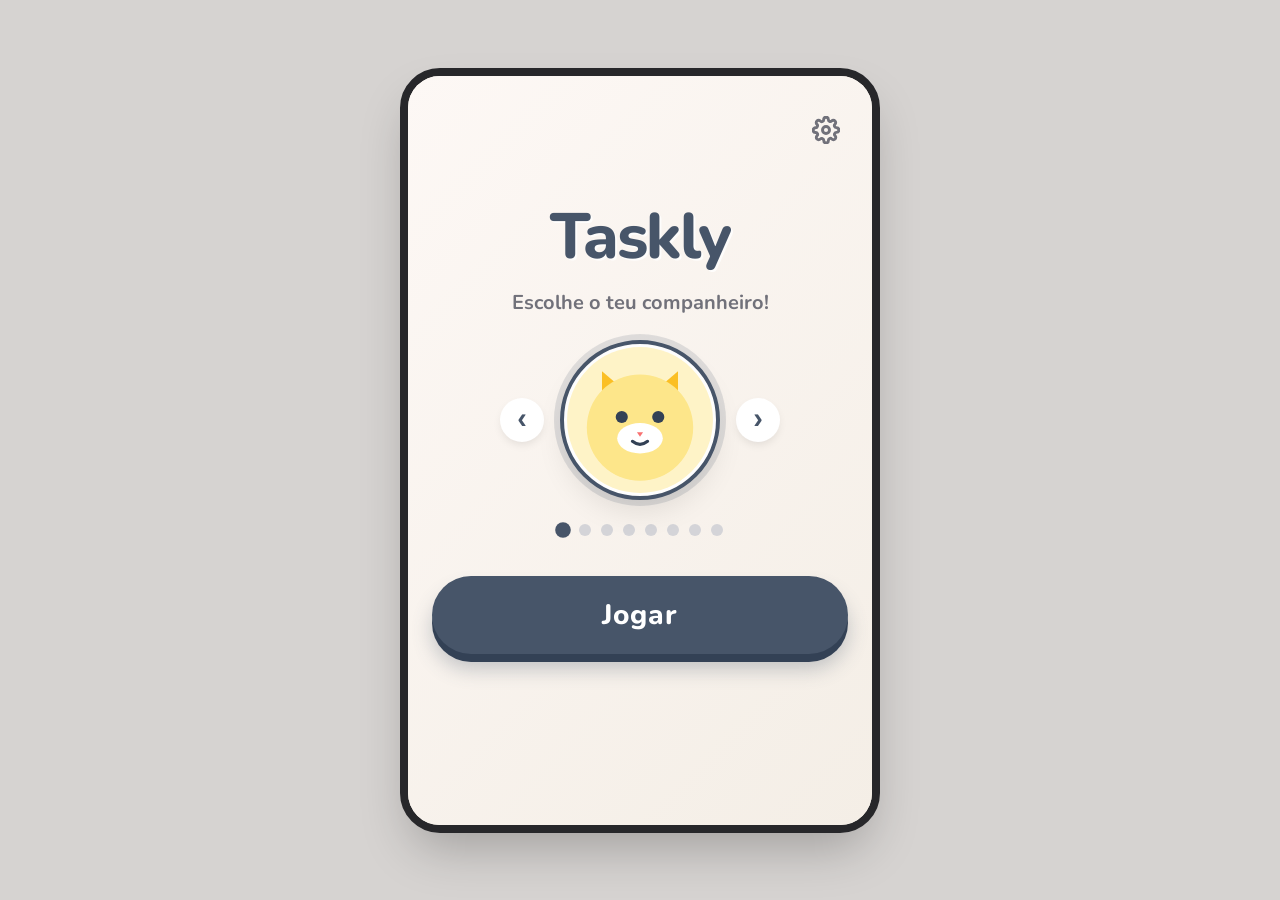
==== index.html @ dc7d4632 "Melhorei alguns bugs" ====
<!DOCTYPE html>
<html lang="pt">
<head>
    <meta charset="UTF-8">
    <meta name="viewport" content="width=device-width, initial-scale=1.0, maximum-scale=1.0, user-scalable=no">
    <title>Taskly</title>
    <link rel="stylesheet" href="style.css">
    <link href="https://fonts.googleapis.com/css2?family=Nunito:wght@400;600;700;800&display=swap" rel="stylesheet">
</head>
<body>
    <div id="app-container">
        <!-- Ecrã 1: Inicial (Home) -->
        <div id="screen-home" class="screen active">
            <button class="settings-btn" aria-label="Definições">
                <svg width="28" height="28" viewBox="0 0 24 24" fill="none" stroke="currentColor" stroke-width="2.5" stroke-linecap="round" stroke-linejoin="round">
                    <circle cx="12" cy="12" r="3"></circle>
                    <path d="M19.4 15a1.65 1.65 0 0 0 .33 1.82l.06.06a2 2 0 0 1 0 2.83 2 2 0 0 1-2.83 0l-.06-.06a1.65 1.65 0 0 0-1.82-.33 1.65 1.65 0 0 0-1 1.51V21a2 2 0 0 1-2 2 2 2 0 0 1-2-2v-.09A1.65 1.65 0 0 0 9 19.4a1.65 1.65 0 0 0-1.82.33l-.06.06a2 2 0 0 1-2.83 0 2 2 0 0 1 0-2.83l.06-.06a1.65 1.65 0 0 0 .33-1.82 1.65 1.65 0 0 0-1.51-1H3a2 2 0 0 1-2-2 2 2 0 0 1 2-2h.09A1.65 1.65 0 0 0 4.6 9a1.65 1.65 0 0 0-.33-1.82l-.06-.06a2 2 0 0 1 0-2.83 2 2 0 0 1 2.83 0l.06.06a1.65 1.65 0 0 0 1.82.33H9a1.65 1.65 0 0 0 1-1.51V3a2 2 0 0 1 2-2 2 2 0 0 1 2 2v.09a1.65 1.65 0 0 0 1 1.51 1.65 1.65 0 0 0 1.82-.33l.06-.06a2 2 0 0 1 2.83 0 2 2 0 0 1 0 2.83l-.06.06a1.65 1.65 0 0 0-.33 1.82V9a1.65 1.65 0 0 0 1.51 1H21a2 2 0 0 1 2 2 2 2 0 0 1-2 2h-.09a1.65 1.65 0 0 0-1.51 1z"></path>
                </svg>
            </button>
            <div class="home-content">
                <h1 class="app-title">Taskly</h1>
                <p class="subtitle">Escolhe o teu companheiro!</p>
                
                <div class="avatar-carousel">
                    <button class="carousel-nav" id="btn-prev" aria-label="Avatar anterior">‹</button>
                    
                    <div class="carousel-viewport">
                        <div class="carousel-track" id="carousel-track">
                            <!-- 1. Gatinho -->
                            <div class="carousel-slide" data-avatar="gatinho"><div class="avatar-circle"><svg viewBox="0 0 100 100" xmlns="http://www.w3.org/2000/svg"><circle cx="50" cy="50" r="48" fill="#fef3c7"/><path d="M25 45 L25 18 L45 35 Z" fill="#fbbf24"/><path d="M75 45 L75 18 L55 35 Z" fill="#fbbf24"/><circle cx="50" cy="55" r="35" fill="#fde68a"/><ellipse cx="50" cy="62" rx="15" ry="10" fill="#fff"/><circle cx="38" cy="48" r="4" fill="#334155"/><circle cx="62" cy="48" r="4" fill="#334155"/><polygon points="48,58 52,58 50,61" fill="#f87171"/><path d="M45 64 Q50 68 55 64" stroke="#334155" stroke-width="2" fill="none" stroke-linecap="round"/></svg></div></div>
                            <!-- 2. Cãozinho -->
                            <div class="carousel-slide" data-avatar="cao"><div class="avatar-circle"><svg viewBox="0 0 100 100" xmlns="http://www.w3.org/2000/svg"><circle cx="50" cy="50" r="48" fill="#ffedd5"/><ellipse cx="25" cy="50" rx="12" ry="25" fill="#d97706" transform="rotate(15 25 50)"/><ellipse cx="75" cy="50" rx="12" ry="25" fill="#d97706" transform="rotate(-15 75 50)"/><circle cx="50" cy="55" r="32" fill="#fcd34d"/><ellipse cx="50" cy="65" rx="18" ry="14" fill="#fff"/><circle cx="40" cy="48" r="4" fill="#334155"/><circle cx="60" cy="48" r="4" fill="#334155"/><ellipse cx="50" cy="60" rx="6" ry="4" fill="#334155"/><path d="M45 68 Q50 72 55 68" stroke="#334155" stroke-width="2" fill="none" stroke-linecap="round"/></svg></div></div>
                            <!-- 3. Robô fofo -->
                            <div class="carousel-slide" data-avatar="robo"><div class="avatar-circle"><svg viewBox="0 0 100 100" xmlns="http://www.w3.org/2000/svg"><circle cx="50" cy="50" r="48" fill="#f1f5f9"/><line x1="50" y1="20" x2="50" y2="10" stroke="#94a3b8" stroke-width="4"/><circle cx="50" cy="10" r="4" fill="#ef4444"/><rect x="15" y="45" width="10" height="20" rx="2" fill="#94a3b8"/><rect x="75" y="45" width="10" height="20" rx="2" fill="#94a3b8"/><rect x="25" y="25" width="50" height="50" rx="12" fill="#cbd5e1"/><rect x="32" y="32" width="36" height="26" rx="6" fill="#0f172a"/><ellipse cx="40" cy="45" rx="4" ry="6" fill="#38bdf8"/><ellipse cx="60" cy="45" rx="4" ry="6" fill="#38bdf8"/><rect x="42" y="62" width="16" height="4" rx="2" fill="#38bdf8"/></svg></div></div>
                            <!-- 4. Coelho -->
                            <div class="carousel-slide" data-avatar="coelho"><div class="avatar-circle"><svg viewBox="0 0 100 100" xmlns="http://www.w3.org/2000/svg"><circle cx="50" cy="50" r="48" fill="#fdf2f8"/><ellipse cx="38" cy="25" rx="8" ry="25" fill="#fbcfe8"/><ellipse cx="62" cy="25" rx="8" ry="25" fill="#fbcfe8"/><ellipse cx="50" cy="60" rx="30" ry="25" fill="#fff"/><circle cx="40" cy="55" r="4" fill="#334155"/><circle cx="60" cy="55" r="4" fill="#334155"/><circle cx="50" cy="62" r="3" fill="#f472b6"/><path d="M45 66 Q50 69 55 66" stroke="#334155" stroke-width="2" fill="none" stroke-linecap="round"/><rect x="47" y="67" width="6" height="6" rx="1" fill="#fff" stroke="#cbd5e1"/></svg></div></div>
                            <!-- 5. Estrela -->
                            <div class="carousel-slide" data-avatar="estrela"><div class="avatar-circle"><svg viewBox="0 0 100 100" xmlns="http://www.w3.org/2000/svg"><circle cx="50" cy="50" r="48" fill="#fffbeb"/><path d="M50 15 L60 38 L85 40 L65 55 L72 78 L50 65 L28 78 L35 55 L15 40 L40 38 Z" fill="#fde047" stroke="#facc15" stroke-width="2" stroke-linejoin="round"/><circle cx="42" cy="48" r="4.5" fill="#334155"/><circle cx="58" cy="48" r="4.5" fill="#334155"/><path d="M45 56 Q50 62 55 56" stroke="#334155" stroke-width="3" fill="none" stroke-linecap="round"/><circle cx="35" cy="50" r="4" fill="#fca5a5" opacity="0.6"/><circle cx="65" cy="50" r="4" fill="#fca5a5" opacity="0.6"/></svg></div></div>
                            <!-- 6. Pinguim -->
                            <div class="carousel-slide" data-avatar="pinguim"><div class="avatar-circle"><svg viewBox="0 0 100 100" xmlns="http://www.w3.org/2000/svg"><circle cx="50" cy="50" r="48" fill="#e0f2fe"/><ellipse cx="50" cy="60" rx="35" ry="40" fill="#0f172a"/><path d="M25 55 C 25 30, 40 25, 50 25 C 60 25, 75 30, 75 55 C 75 80, 65 95, 50 95 C 35 95, 25 80, 25 55 Z" fill="#fff"/><circle cx="40" cy="45" r="4" fill="#0f172a"/><circle cx="60" cy="45" r="4" fill="#0f172a"/><polygon points="45,52 55,52 50,60" fill="#f97316"/></svg></div></div>
                            <!-- 7. Ursinho -->
                            <div class="carousel-slide" data-avatar="ursinho"><div class="avatar-circle"><svg viewBox="0 0 100 100" xmlns="http://www.w3.org/2000/svg"><circle cx="50" cy="50" r="48" fill="#fef3c7"/><circle cx="28" cy="30" r="14" fill="#92400e"/><circle cx="72" cy="30" r="14" fill="#92400e"/><circle cx="50" cy="55" r="35" fill="#b45309"/><circle cx="50" cy="65" r="15" fill="#fde68a"/><ellipse cx="50" cy="60" rx="7" ry="4" fill="#1c1917"/><path d="M45 68 Q50 72 55 68" stroke="#1c1917" stroke-width="2" fill="none" stroke-linecap="round"/><circle cx="38" cy="48" r="3.5" fill="#1c1917"/><circle cx="62" cy="48" r="3.5" fill="#1c1917"/></svg></div></div>
                            <!-- 8. Leãozinho -->
                            <div class="carousel-slide" data-avatar="leao"><div class="avatar-circle"><svg viewBox="0 0 100 100" xmlns="http://www.w3.org/2000/svg"><circle cx="50" cy="50" r="48" fill="#fff7ed"/><path d="M50 10 A40 40 0 0 1 85 30 L90 20 L80 40 A40 40 0 0 1 80 70 L90 80 L75 75 A40 40 0 0 1 25 75 L10 80 L20 70 A40 40 0 0 1 20 40 L10 20 L25 30 A40 40 0 0 1 50 10" fill="#ea580c"/><circle cx="50" cy="50" r="38" fill="#f97316"/><circle cx="30" cy="35" r="8" fill="#fcd34d"/><circle cx="70" cy="35" r="8" fill="#fcd34d"/><circle cx="50" cy="55" r="28" fill="#fbbf24"/><ellipse cx="50" cy="65" rx="14" ry="10" fill="#fff"/><circle cx="40" cy="50" r="3.5" fill="#334155"/><circle cx="60" cy="50" r="3.5" fill="#334155"/><polygon points="45,60 55,60 50,65" fill="#1c1917"/><path d="M46 68 Q50 71 54 68" stroke="#1c1917" stroke-width="2" fill="none" stroke-linecap="round"/></svg></div></div>
                        </div>
                    </div>
                    <button class="carousel-nav" id="btn-next" aria-label="Avatar seguinte">›</button>
                </div>
                
                <div class="carousel-indicators" id="carousel-indicators"></div>
                <button id="btn-play" class="primary-btn">Jogar</button>
            </div>
        </div>

        <!-- Ecrã 2: Seleção de Níveis -->
        <div id="screen-levels" class="screen">
            <div class="header">
                <button id="btn-back-levels" class="icon-btn" aria-label="Voltar">
                    <svg width="24" height="24" viewBox="0 0 24 24" fill="none" xmlns="http://www.w3.org/2000/svg">
                        <path d="M15 18L9 12L15 6" stroke="currentColor" stroke-width="2.5" stroke-linecap="round" stroke-linejoin="round"/>
                    </svg>
                </button>
                <h2>Níveis</h2>
            </div>
            
            <div class="levels-container">
                <!-- Nível 1 -->
                <div class="level-card unlocked" data-level="1">
                    <div class="level-icon">1</div>
                    <div class="level-info">
                        <h3>Nível 1</h3>
                        <p>3 passos</p>
                    </div>
                    <div class="level-status">
                        <svg width="26" height="26" viewBox="0 0 24 24" fill="none" xmlns="http://www.w3.org/2000/svg">
                            <path d="M5 12L10 17L20 7" stroke="#fbbf24" stroke-width="3" stroke-linecap="round" stroke-linejoin="round"/>
                        </svg>
                    </div>
                </div>
                <!-- Nível 2 -->
                <div class="level-card locked" data-level="2">
                    <div class="level-icon">2</div>
                    <div class="level-info">
                        <h3>Nível 2</h3>
                        <p>4 passos</p>
                    </div>
                    <div class="level-status">
                        <svg width="20" height="20" viewBox="0 0 24 24" fill="none" xmlns="http://www.w3.org/2000/svg" class="padlock-svg">
                            <rect x="5" y="11" width="14" height="10" rx="2" stroke="#a1a1aa" stroke-width="2.5"/>
                            <path d="M17 11V7C17 4.23858 14.7614 2 12 2C9.23858 2 7 4.23858 7 7V11" stroke="#a1a1aa" stroke-width="2.5" stroke-linecap="round"/>
                        </svg>
                    </div>
                </div>
                <!-- Nível 3 -->
                <div class="level-card locked" data-level="3">
                    <div class="level-icon">3</div>
                    <div class="level-info">
                        <h3>Nível 3</h3>
                        <p>5 passos</p>
                    </div>
                    <div class="level-status">
                         <svg width="20" height="20" viewBox="0 0 24 24" fill="none" xmlns="http://www.w3.org/2000/svg" class="padlock-svg">
                            <rect x="5" y="11" width="14" height="10" rx="2" stroke="#a1a1aa" stroke-width="2.5"/>
                            <path d="M17 11V7C17 4.23858 14.7614 2 12 2C9.23858 2 7 4.23858 7 7V11" stroke="#a1a1aa" stroke-width="2.5" stroke-linecap="round"/>
                        </svg>
                    </div>
                </div>
                <!-- Nível 4 -->
                <div class="level-card locked" data-level="4">
                    <div class="level-icon">4</div>
                    <div class="level-info">
                        <h3>Nível 4</h3>
                        <p>6 passos</p>
                    </div>
                    <div class="level-status">
                         <svg width="20" height="20" viewBox="0 0 24 24" fill="none" xmlns="http://www.w3.org/2000/svg" class="padlock-svg">
                            <rect x="5" y="11" width="14" height="10" rx="2" stroke="#a1a1aa" stroke-width="2.5"/>
                            <path d="M17 11V7C17 4.23858 14.7614 2 12 2C9.23858 2 7 4.23858 7 7V11" stroke="#a1a1aa" stroke-width="2.5" stroke-linecap="round"/>
                        </svg>
                    </div>
                </div>
                <!-- Nível 5 -->
                <div class="level-card locked" data-level="5">
                    <div class="level-icon">5</div>
                    <div class="level-info">
                        <h3>Nível 5</h3>
                        <p>7 passos</p>
                    </div>
                    <div class="level-status">
                         <svg width="20" height="20" viewBox="0 0 24 24" fill="none" xmlns="http://www.w3.org/2000/svg" class="padlock-svg">
                            <rect x="5" y="11" width="14" height="10" rx="2" stroke="#a1a1aa" stroke-width="2.5"/>
                            <path d="M17 11V7C17 4.23858 14.7614 2 12 2C9.23858 2 7 4.23858 7 7V11" stroke="#a1a1aa" stroke-width="2.5" stroke-linecap="round"/>
                        </svg>
                    </div>
                </div>
            </div>
        </div>

        <!-- Ecrã 3: Jogo Secundário Principal -->
        <div id="screen-game" class="screen">
            <div class="game-header">
                <h2 id="routine-title" class="routine-title">Lavar as mãos</h2>
                <!-- Seta de voltar de acordo com o pedido, à direita -->
                <button id="btn-back-game" class="icon-btn" aria-label="Voltar aos Níveis">
                    <svg width="24" height="24" viewBox="0 0 24 24" fill="none" xmlns="http://www.w3.org/2000/svg">
                        <path d="M15 18L9 12L15 6" stroke="currentColor" stroke-width="2.5" stroke-linecap="round" stroke-linejoin="round"/>
                    </svg>
                </button>
            </div>
            
            <div class="game-area">
                <div class="slots-container" id="slots-container">
                    <!-- Drop zones javascript injeção -->
                </div>
            </div>
            
            <div class="cards-area" id="cards-container">
                <!-- Draggable cards javascript injeção -->
            </div>

            <!-- Overlays de Feedback -->
            <div id="game-overlay" class="game-overlay hidden">
                <div class="modal-content">
                    <h3 id="modal-title">Muito bem!</h3>
                    <p id="modal-text">Completaste a rotina.</p>
                    <div class="modal-buttons" id="modal-buttons">
                        <button id="btn-modal-primary" class="primary-btn">Continuar</button>
                    </div>
                </div>
            </div>
            
            <div id="stars-container" class="stars-container hidden"></div>
        </div>

    </div>
    <script src="app.js"></script>
</body>
</html>
---- style.css ----
:root {
    --bg-color: #faf5ed; 
    --primary-color: #475569; 
    --primary-hover: #334155;
    --text-main: #27272a; 
    --text-muted: #71717a;
    --card-bg: #ffffff;
    --locked-bg: #f4eee6; 
    --border-radius-lg: 32px;
    --border-radius-md: 20px;
    --transition: 0.3s cubic-bezier(0.4, 0, 0.2, 1);
}

* {
    box-sizing: border-box;
    margin: 0;
    padding: 0;
    user-select: none;
    -webkit-tap-highlight-color: transparent;
}

body {
    font-family: 'Nunito', sans-serif;
    background-color: #d6d3d1;
    display: flex;
    justify-content: center;
    align-items: center;
    min-height: 100vh;
}

#app-container {
    width: 100%;
    max-width: 480px; 
    height: 100vh;
    background-color: var(--bg-color);
    position: relative;
    overflow: hidden;
    box-shadow: 0 25px 50px -12px rgba(0, 0, 0, 0.25);
}

@media (min-width: 481px) {
    #app-container {
        height: 85vh;
        max-height: 900px;
        border-radius: 40px;
        border: 8px solid #27272a;
    }
}

.screen {
    position: absolute;
    top: 0;
    left: 0;
    width: 100%;
    height: 100%;
    display: flex;
    flex-direction: column;
    padding: 32px 24px;
    opacity: 0;
    pointer-events: none;
    transform: translateX(40px);
    transition: var(--transition);
}

.screen.active {
    opacity: 1;
    pointer-events: auto;
    transform: translateX(0);
}

#screen-home {
    background: linear-gradient(135deg, #fdf8f5 0%, #f4eee6 100%);
    justify-content: center;
}

.settings-btn {
    position: absolute;
    top: 32px;
    right: 24px;
    background: transparent;
    border: none;
    color: var(--text-muted);
    cursor: pointer;
    transition: var(--transition);
    display: flex;
    justify-content: center;
    align-items: center;
    padding: 8px;
    border-radius: 50%;
    z-index: 10;
}

.settings-btn:active {
    transform: scale(0.85) rotate(45deg);
    color: var(--primary-color);
}

.home-content {
    display: flex;
    flex-direction: column;
    align-items: center;
    text-align: center;
    margin-top: -6vh;
}

.app-title {
    font-size: 4rem;
    font-weight: 800;
    color: var(--primary-color);
    margin-bottom: 8px;
    letter-spacing: -2px;
    text-shadow: 2px 2px 0px rgba(255, 255, 255, 0.8);
}

.subtitle {
    font-size: 1.25rem;
    color: var(--text-muted);
    margin-bottom: 24px;
    font-weight: 700;
}

.avatar-carousel {
    display: flex;
    align-items: center;
    justify-content: center;
    gap: 16px;
    margin-bottom: 24px;
    width: 100%;
    padding: 0 10px;
}

.carousel-viewport {
    width: 160px;
    height: 160px;
    overflow: hidden;
    position: relative;
    border-radius: 50%;
    background: #ffffff;
    box-shadow: inset 0 2px 10px rgba(0,0,0,0.02), 0 15px 30px -5px rgba(0,0,0,0.1), 0 0 0 6px rgba(71, 85, 105, 0.15);
    border: 4px solid var(--primary-color);
}

.carousel-track {
    display: flex;
    transition: transform 0.4s cubic-bezier(0.4, 0, 0.2, 1);
    height: 100%;
}

.carousel-slide {
    min-width: 100%;
    height: 100%;
    display: flex;
    justify-content: center;
    align-items: center;
}

.avatar-circle {
    width: 100%;
    height: 100%;
    display: flex;
    justify-content: center;
    align-items: center;
}

.avatar-circle svg {
    width: 100%;
    height: 100%;
    object-fit: contain;
}

.carousel-nav {
    background: #ffffff;
    border: none;
    width: 44px;
    height: 44px;
    border-radius: 50%;
    display: flex;
    justify-content: center;
    align-items: center;
    color: var(--primary-color);
    font-size: 1.8rem;
    font-weight: bold;
    cursor: pointer;
    transition: var(--transition);
    box-shadow: 0 4px 10px -2px rgba(0,0,0,0.1);
    line-height: 0;
    padding-bottom: 4px;
}

.carousel-nav:active {
    transform: scale(0.85);
    background: #f4eee6;
}

.carousel-indicators {
    display: flex;
    justify-content: center;
    gap: 10px;
    margin-bottom: 40px;
}

.dot {
    width: 12px;
    height: 12px;
    border-radius: 50%;
    background: #d4d4d8;
    cursor: pointer;
    transition: var(--transition);
}

.dot.active {
    background: var(--primary-color);
    transform: scale(1.3);
}

.primary-btn {
    background-color: var(--primary-color);
    color: white;
    border: none;
    padding: 20px 48px;
    border-radius: 100px;
    font-size: 1.75rem;
    font-weight: 800;
    width: 100%;
    cursor: pointer;
    transition: var(--transition);
    box-shadow: 0 8px 0px #334155, 0 15px 20px rgba(71, 85, 105, 0.3);
    font-family: 'Nunito', sans-serif;
    letter-spacing: 1px;
}

.primary-btn:not(:disabled):active {
    transform: translateY(8px);
    box-shadow: 0 0px 0px #334155;
}

#screen-levels {
    background-color: var(--bg-color);
}

.header {
    display: flex;
    align-items: center;
    margin-bottom: 32px;
    padding-top: 16px;
}

.icon-btn {
    background: white;
    border: none;
    width: 56px;
    height: 56px;
    border-radius: var(--border-radius-md);
    display: flex;
    justify-content: center;
    align-items: center;
    cursor: pointer;
    box-shadow: 0 4px 6px -1px rgba(0, 0, 0, 0.05);
    color: var(--text-main);
    transition: var(--transition);
}

.icon-btn:active {
    transform: scale(0.9) translateY(2px);
}

.header h2 {
    font-size: 2.25rem;
    color: var(--text-main);
    margin-left: 20px;
    font-weight: 800;
}

.levels-container {
    display: flex;
    flex-direction: column;
    gap: 20px;
    overflow-y: auto;
    padding-bottom: 40px;
    padding-right: 8px;
    scrollbar-width: thin;
    scrollbar-color: #d4d4d8 transparent;
}

.levels-container::-webkit-scrollbar {
    width: 6px;
}
.levels-container::-webkit-scrollbar-thumb {
    background-color: #d4d4d8;
    border-radius: 10px;
}

.level-card {
    background: var(--card-bg);
    border-radius: var(--border-radius-lg);
    padding: 24px;
    display: flex;
    align-items: center;
    box-shadow: 0 10px 15px -3px rgba(0, 0, 0, 0.03);
    border: 3px solid transparent;
    transition: var(--transition);
}

.level-card.unlocked {
    cursor: pointer;
}

.level-card.unlocked:active {
    transform: scale(0.96);
    box-shadow: 0 4px 6px -1px rgba(0, 0, 0, 0.05);
}

.level-card.locked {
    background: var(--locked-bg);
    opacity: 0.8;
    box-shadow: none;
    border: 2px dashed #d4d4d8;
}

.level-icon {
    width: 64px;
    height: 64px;
    border-radius: 20px;
    display: flex;
    justify-content: center;
    align-items: center;
    font-size: 1.75rem;
    font-weight: 800;
    margin-right: 20px;
}

.unlocked .level-icon {
    background-color: #f1f5f9;
    color: var(--primary-color);
}

.locked .level-icon {
    background-color: #e4e4e7;
    color: #a1a1aa;
}

.level-info {
    flex: 1;
}

.level-info h3 {
    font-size: 1.3rem;
    color: var(--text-main);
    font-weight: 800;
    margin-bottom: 6px;
}

.level-info p {
    font-size: 1.05rem;
    color: var(--text-muted);
    font-weight: 700;
    display: flex;
    align-items: center;
}

.level-info p::before {
    content: "•";
    color: var(--primary-color);
    font-size: 1.5rem;
    line-height: 0;
    margin-right: 8px;
}

.locked .level-info p::before {
    color: #d4d4d8;
}

.level-status {
    width: 48px;
    height: 48px;
    display: flex;
    justify-content: center;
    align-items: center;
    background: #faf5ed;
    border-radius: 50%;
}

.unlocked .level-status {
    background: #fef3c7;
}

.locked .level-status {
    background: #f4f4f5;
}

#screen-game {
    background-color: var(--bg-color);
}

.game-header {
    display: flex;
    align-items: center;
    justify-content: space-between;
    margin-bottom: 32px;
    padding-top: 16px;
}

.routine-title {
    font-size: 1.4rem;
    color: var(--primary-color);
    font-weight: 800;
    line-height: 1.2;
    flex: 1;
}

.game-area {
    display: flex;
    flex-direction: column;
    justify-content: center;
    align-items: center;
    margin-bottom: 32px;
    background: #ffffff;
    border-radius: var(--border-radius-lg);
    padding: 32px 16px;
    box-shadow: 0 10px 15px -3px rgba(0,0,0,0.03);
    border: 3px solid transparent;
}

.slots-container {
    display: flex;
    gap: 12px;
    width: 100%;
    justify-content: center;
    flex-wrap: wrap; 
}

.drag-slot {
    width: clamp(65px, 22vw, 90px);
    aspect-ratio: 1;
    background: #f4eee6;
    border: 3px dashed #d4d4d8;
    border-radius: var(--border-radius-md);
    display: flex;
    justify-content: center;
    align-items: center;
    transition: var(--transition);
}

.drag-slot.highlight {
    background: #fef3c7;
    border-color: #f59e0b;
    transform: scale(1.05);
}

.cards-area {
    display: flex;
    flex-wrap: wrap;
    gap: 12px;
    justify-content: center;
    padding-bottom: 40px;
    min-height: 200px;
    align-content: flex-start;
}

.drag-card {
    background-color: var(--card-bg);
    color: var(--primary-color);
    padding: 6px;
    border-radius: var(--border-radius-md);
    font-size: 0.85rem;
    font-weight: 800;
    text-align: center;
    box-shadow: 0 4px 0px #cbd5e1, 0 8px 12px rgba(0,0,0,0.05);
    border: 2px solid #e2e8f0;
    cursor: grab;
    user-select: none;
    touch-action: none;
    width: clamp(65px, 22vw, 90px);
    aspect-ratio: 1;
    word-wrap: break-word;
    word-break: break-word;
    hyphens: auto;
    z-index: 100;
    transition: transform 0.1s, box-shadow 0.1s;
    display: flex;
    flex-direction: column;
    justify-content: center;
    align-items: center;
}

.drag-card:active {
    cursor: grabbing;
    transform: translateY(4px);
    box-shadow: 0 2px 0px #cbd5e1;
}

.drag-card.dragging {
    position: fixed;
    pointer-events: none;
    opacity: 0.95;
    transform: scale(1.1);
    z-index: 9999;
    box-shadow: 0 15px 30px rgba(0,0,0,0.15);
}

.drag-card.slotted {
    background-color: var(--primary-color);
    color: white;
    box-shadow: 0 4px 6px rgba(0,0,0,0.1);
    border: none;
    cursor: grab;
    width: 100%;
    height: 100%;
    max-width: none;
    margin: 0;
    padding: 8px;
    font-size: 0.8rem;
    border-radius: calc(var(--border-radius-md) - 4px);
    animation: popIn 0.3s cubic-bezier(0.175, 0.885, 0.32, 1.275);
}

@keyframes popIn {
    0% { transform: scale(0.8); }
    100% { transform: scale(1); }
}

.game-overlay {
    position: absolute;
    top: 0; left: 0;
    width: 100%; height: 100%;
    background: rgba(250, 245, 237, 0.85); 
    backdrop-filter: blur(4px);
    display: flex;
    justify-content: center;
    align-items: center;
    z-index: 500;
    transition: opacity 0.3s ease;
}

.game-overlay.hidden {
    opacity: 0;
    pointer-events: none;
}

.modal-content {
    background: white;
    padding: 40px 32px;
    border-radius: var(--border-radius-lg);
    box-shadow: 0 20px 25px -5px rgba(0,0,0,0.1), 0 0 0 8px rgba(250, 245, 237, 0.5);
    text-align: center;
    width: 85%;
    max-width: 340px;
    transform: scale(1);
    transition: transform 0.4s cubic-bezier(0.175, 0.885, 0.32, 1.275);
}

.game-overlay.hidden .modal-content {
    transform: scale(0.8);
}

.modal-content h3 {
    font-size: 2.2rem;
    color: var(--primary-color);
    margin-bottom: 12px;
    font-weight: 800;
}

.modal-content p {
    font-size: 1.1rem;
    color: var(--text-main);
    margin-bottom: 32px;
    font-weight: 700;
}

.modal-buttons {
    display: flex;
    flex-direction: column;
    gap: 16px;
}

.secondary-btn {
    background-color: transparent;
    color: var(--text-muted);
    border: 3px solid #e4e4e7;
    padding: 18px 32px;
    border-radius: 100px;
    font-size: 1.3rem;
    font-weight: 800;
    cursor: pointer;
    font-family: inherit;
    transition: var(--transition);
}

.secondary-btn:active {
    background-color: #f4f4f5;
    transform: scale(0.96);
}

.stars-container {
    position: absolute;
    top: 50%;
    left: 50%;
    transform: translate(-50%, -50%);
    width: 100%;
    height: 100%;
    z-index: 1000;
    pointer-events: none;
}

.stars-container.hidden {
    display: none;
}

.floating-star {
    position: absolute;
    top: 50%; left: 50%;
    margin-top: -12px; margin-left: -12px;
    opacity: 0;
    animation: burst 1.2s ease-out forwards;
}

@keyframes burst {
    0% { transform: scale(0) translate(0, 0) rotate(0deg); opacity: 1; }
    50% { opacity: 1; transform: scale(1.5) translate(var(--rx), var(--ry)) rotate(180deg); }
    100% { transform: scale(0.5) translate(calc(var(--rx) * 1.5), calc(var(--ry) * 1.5)) rotate(360deg); opacity: 0; }
}
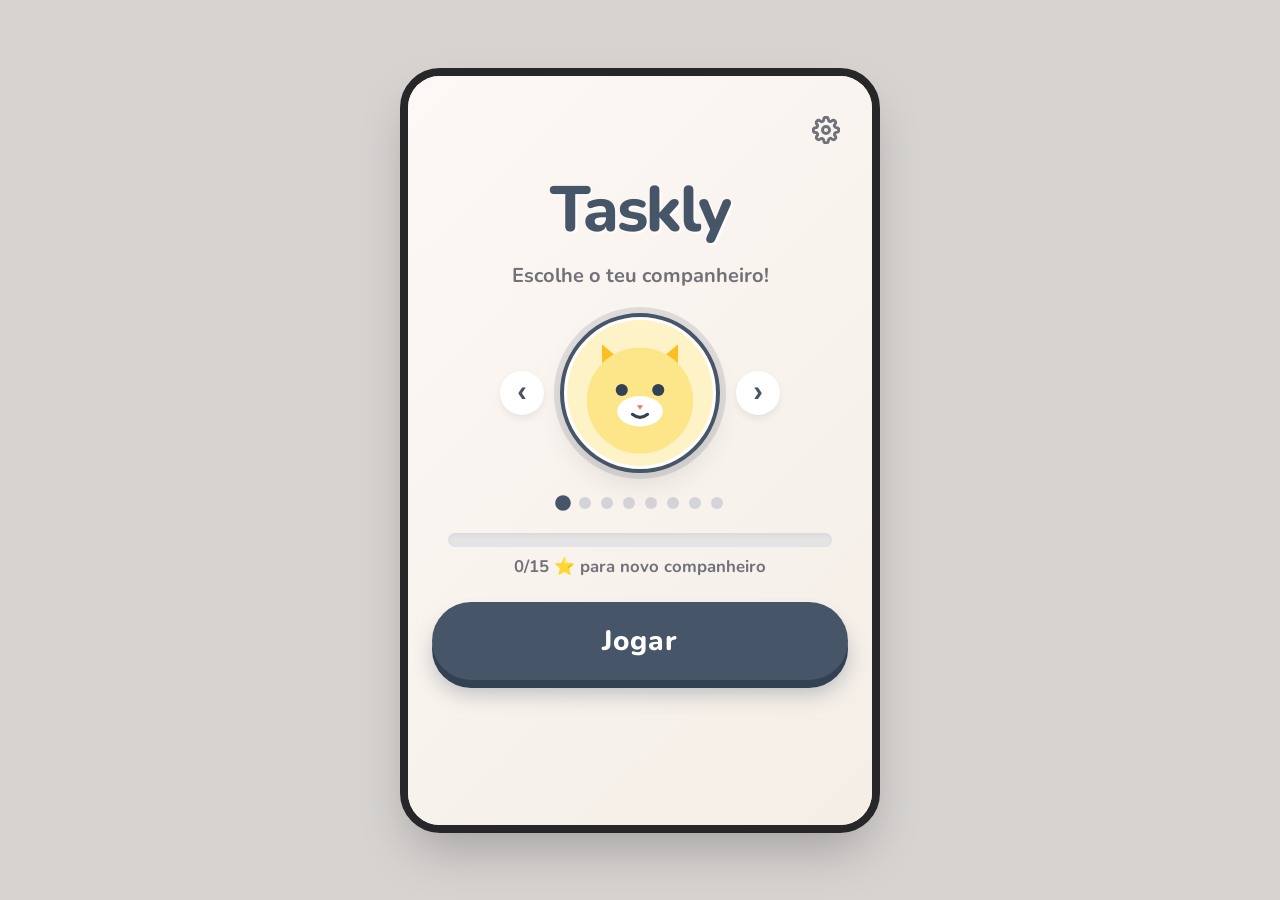
==== commit 8418f33f: "Código sem alguns bugs e com estrelas (recompensa) Falta adicionar aos passos os PCS e tb na parte d" ====
--- a/index.html
+++ b/index.html
@@ -11,7 +11,7 @@
     <div id="app-container">
         <!-- Ecrã 1: Inicial (Home) -->
         <div id="screen-home" class="screen active">
-            <button class="settings-btn" aria-label="Definições">
+            <button class="settings-btn btn-open-settings" aria-label="Definições">
                 <svg width="28" height="28" viewBox="0 0 24 24" fill="none" stroke="currentColor" stroke-width="2.5" stroke-linecap="round" stroke-linejoin="round">
                     <circle cx="12" cy="12" r="3"></circle>
                     <path d="M19.4 15a1.65 1.65 0 0 0 .33 1.82l.06.06a2 2 0 0 1 0 2.83 2 2 0 0 1-2.83 0l-.06-.06a1.65 1.65 0 0 0-1.82-.33 1.65 1.65 0 0 0-1 1.51V21a2 2 0 0 1-2 2 2 2 0 0 1-2-2v-.09A1.65 1.65 0 0 0 9 19.4a1.65 1.65 0 0 0-1.82.33l-.06.06a2 2 0 0 1-2.83 0 2 2 0 0 1 0-2.83l.06-.06a1.65 1.65 0 0 0 .33-1.82 1.65 1.65 0 0 0-1.51-1H3a2 2 0 0 1-2-2 2 2 0 0 1 2-2h.09A1.65 1.65 0 0 0 4.6 9a1.65 1.65 0 0 0-.33-1.82l-.06-.06a2 2 0 0 1 0-2.83 2 2 0 0 1 2.83 0l.06.06a1.65 1.65 0 0 0 1.82.33H9a1.65 1.65 0 0 0 1-1.51V3a2 2 0 0 1 2-2 2 2 0 0 1 2 2v.09a1.65 1.65 0 0 0 1 1.51 1.65 1.65 0 0 0 1.82-.33l.06-.06a2 2 0 0 1 2.83 0 2 2 0 0 1 0 2.83l-.06.06a1.65 1.65 0 0 0-.33 1.82V9a1.65 1.65 0 0 0 1.51 1H21a2 2 0 0 1 2 2 2 2 0 0 1-2 2h-.09a1.65 1.65 0 0 0-1.51 1z"></path>
@@ -48,6 +48,14 @@
                 </div>
                 
                 <div class="carousel-indicators" id="carousel-indicators"></div>
+                
+                <div class="unlock-progress-container" id="stars-progress-container">
+                    <div class="unlock-progress-bar">
+                        <div class="unlock-progress-fill" id="stars-progress-fill"></div>
+                    </div>
+                    <p class="unlock-progress-text" id="stars-progress-text">0/15 ⭐ para novo companheiro</p>
+                </div>
+
                 <button id="btn-play" class="primary-btn">Jogar</button>
             </div>
         </div>
@@ -61,8 +69,17 @@
                     </svg>
                 </button>
                 <h2>Níveis</h2>
-            </div>
-            
+                <div class="header-right-actions">
+                    <div class="stars-total" id="levels-stars-total">⭐ 0</div>
+                    <button class="icon-btn btn-open-settings" aria-label="Definições">
+                    <svg width="22" height="22" viewBox="0 0 24 24" fill="none" stroke="currentColor" stroke-width="2.5" stroke-linecap="round" stroke-linejoin="round">
+                        <circle cx="12" cy="12" r="3"></circle>
+                        <path d="M19.4 15a1.65 1.65 0 0 0 .33 1.82l.06.06a2 2 0 0 1 0 2.83 2 2 0 0 1-2.83 0l-.06-.06a1.65 1.65 0 0 0-1.82-.33 1.65 1.65 0 0 0-1 1.51V21a2 2 0 0 1-2 2 2 2 0 0 1-2-2v-.09A1.65 1.65 0 0 0 9 19.4a1.65 1.65 0 0 0-1.82.33l-.06.06a2 2 0 0 1-2.83 0 2 2 0 0 1 0-2.83l.06-.06a1.65 1.65 0 0 0 .33-1.82 1.65 1.65 0 0 0-1.51-1H3a2 2 0 0 1-2-2 2 2 0 0 1 2-2h.09A1.65 1.65 0 0 0 4.6 9a1.65 1.65 0 0 0-.33-1.82l-.06-.06a2 2 0 0 1 0-2.83 2 2 0 0 1 2.83 0l.06.06a1.65 1.65 0 0 0 1.82.33H9a1.65 1.65 0 0 0 1-1.51V3a2 2 0 0 1 2-2 2 2 0 0 1 2 2v.09a1.65 1.65 0 0 0 1 1.51 1.65 1.65 0 0 0 1.82-.33l.06-.06a2 2 0 0 1 2.83 0 2 2 0 0 1 0 2.83l-.06.06a1.65 1.65 0 0 0-.33 1.82V9a1.65 1.65 0 0 0 1.51 1H21a2 2 0 0 1 2 2 2 2 0 0 1-2 2h-.09a1.65 1.65 0 0 0-1.51 1z"></path>
+                    </svg>
+                </button>
+            </div>
+        </div>
+
             <div class="levels-container">
                 <!-- Nível 1 -->
                 <div class="level-card unlocked" data-level="1">
@@ -136,16 +153,24 @@
             </div>
         </div>
 
-        <!-- Ecrã 3: Jogo Secundário Principal -->
+        <!-- Ecrã 3: Jogo Principal -->
         <div id="screen-game" class="screen">
             <div class="game-header">
                 <h2 id="routine-title" class="routine-title">Lavar as mãos</h2>
                 <!-- Seta de voltar de acordo com o pedido, à direita -->
-                <button id="btn-back-game" class="icon-btn" aria-label="Voltar aos Níveis">
-                    <svg width="24" height="24" viewBox="0 0 24 24" fill="none" xmlns="http://www.w3.org/2000/svg">
-                        <path d="M15 18L9 12L15 6" stroke="currentColor" stroke-width="2.5" stroke-linecap="round" stroke-linejoin="round"/>
-                    </svg>
-                </button>
+                <div class="actions" style="display: flex; gap: 8px;">
+                    <button class="icon-btn btn-open-settings" aria-label="Definições">
+                        <svg width="22" height="22" viewBox="0 0 24 24" fill="none" stroke="currentColor" stroke-width="2.5" stroke-linecap="round" stroke-linejoin="round">
+                            <circle cx="12" cy="12" r="3"></circle>
+                            <path d="M19.4 15a1.65 1.65 0 0 0 .33 1.82l.06.06a2 2 0 0 1 0 2.83 2 2 0 0 1-2.83 0l-.06-.06a1.65 1.65 0 0 0-1.82-.33 1.65 1.65 0 0 0-1 1.51V21a2 2 0 0 1-2 2 2 2 0 0 1-2-2v-.09A1.65 1.65 0 0 0 9 19.4a1.65 1.65 0 0 0-1.82.33l-.06.06a2 2 0 0 1-2.83 0 2 2 0 0 1 0-2.83l.06-.06a1.65 1.65 0 0 0 .33-1.82 1.65 1.65 0 0 0-1.51-1H3a2 2 0 0 1-2-2 2 2 0 0 1 2-2h.09A1.65 1.65 0 0 0 4.6 9a1.65 1.65 0 0 0-.33-1.82l-.06-.06a2 2 0 0 1 0-2.83 2 2 0 0 1 2.83 0l.06.06a1.65 1.65 0 0 0 1.82.33H9a1.65 1.65 0 0 0 1-1.51V3a2 2 0 0 1 2-2 2 2 0 0 1 2 2v.09a1.65 1.65 0 0 0 1 1.51 1.65 1.65 0 0 0 1.82-.33l.06-.06a2 2 0 0 1 2.83 0 2 2 0 0 1 0 2.83l-.06.06a1.65 1.65 0 0 0-.33 1.82V9a1.65 1.65 0 0 0 1.51 1H21a2 2 0 0 1 2 2 2 2 0 0 1-2 2h-.09a1.65 1.65 0 0 0-1.51 1z"></path>
+                        </svg>
+                    </button>
+                    <button id="btn-back-game" class="icon-btn" aria-label="Voltar aos Níveis">
+                        <svg width="24" height="24" viewBox="0 0 24 24" fill="none" xmlns="http://www.w3.org/2000/svg">
+                            <path d="M15 18L9 12L15 6" stroke="currentColor" stroke-width="2.5" stroke-linecap="round" stroke-linejoin="round"/>
+                        </svg>
+                    </button>
+                </div>
             </div>
             
             <div class="game-area">
@@ -158,7 +183,15 @@
                 <!-- Draggable cards javascript injeção -->
             </div>
 
+            <div id="confirm-container" class="confirm-container hidden">
+                <button id="btn-confirm" class="confirm-btn">Confirmar</button>
+            </div>
+
             <!-- Overlays de Feedback -->
+            <div id="stars-reward-toast" class="stars-toast hidden">
+                <span id="toast-stars-text">+3 ⭐</span>
+            </div>
+
             <div id="game-overlay" class="game-overlay hidden">
                 <div class="modal-content">
                     <h3 id="modal-title">Muito bem!</h3>
@@ -172,6 +205,26 @@
             <div id="stars-container" class="stars-container hidden"></div>
         </div>
 
+        <!-- Ecrã/Overlay Definições -->
+        <div id="settings-overlay" class="game-overlay hidden" style="z-index: 1000;">
+            <div class="modal-content" style="max-height: 90vh; overflow-y: auto;">
+                <h3 id="settings-title">Definições</h3>
+                
+                <div class="settings-section">
+                    <h4>Tamanho dos elementos</h4>
+                    <div class="size-options">
+                        <button class="size-btn" data-size="small">Pequeno</button>
+                        <button class="size-btn" data-size="normal">Normal</button>
+                        <button class="size-btn active" data-size="large">Grande</button>
+                    </div>
+                </div>
+
+                <div class="modal-buttons">
+                    <button id="btn-close-settings" class="primary-btn">Fechar</button>
+                </div>
+            </div>
+        </div>
+
     </div>
     <script src="app.js"></script>
 </body>
--- a/style.css
+++ b/style.css
@@ -154,6 +154,24 @@
     align-items: center;
 }
 
+.carousel-slide.locked {
+    position: relative;
+}
+.carousel-slide.locked .avatar-circle {
+    filter: grayscale(100%) brightness(0.6);
+    opacity: 0.7;
+}
+.carousel-slide.locked::after {
+    content: "🔒";
+    position: absolute;
+    font-size: 2.5rem;
+    z-index: 10;
+    top: 50%;
+    left: 50%;
+    transform: translate(-50%, -50%);
+    text-shadow: 0 2px 10px rgba(0,0,0,0.3);
+}
+
 .avatar-circle {
     width: 100%;
     height: 100%;
@@ -196,7 +214,37 @@
     display: flex;
     justify-content: center;
     gap: 10px;
-    margin-bottom: 40px;
+    margin-bottom: 24px;
+}
+
+.unlock-progress-container {
+    width: 100%;
+    margin-bottom: 24px;
+    padding: 0 16px;
+    display: flex;
+    flex-direction: column;
+    align-items: center;
+}
+.unlock-progress-bar {
+    width: 100%;
+    height: 14px;
+    background-color: #e4e4e7;
+    border-radius: 10px;
+    overflow: hidden;
+    margin-bottom: 8px;
+    box-shadow: inset 0 2px 4px rgba(0,0,0,0.05);
+}
+.unlock-progress-fill {
+    height: 100%;
+    background: linear-gradient(90deg, #f59e0b, #fbbf24);
+    width: 0%;
+    border-radius: 10px;
+    transition: width 0.6s cubic-bezier(0.4, 0, 0.2, 1);
+}
+.unlock-progress-text {
+    font-size: 1.05rem;
+    color: var(--text-muted);
+    font-weight: 700;
 }
 
 .dot {
@@ -269,6 +317,26 @@
     color: var(--text-main);
     margin-left: 20px;
     font-weight: 800;
+    flex: 1;
+}
+
+.header-right-actions {
+    display: flex;
+    align-items: center;
+    gap: 16px;
+}
+
+.stars-total {
+    background: #fef3c7;
+    color: #d97706;
+    padding: 8px 16px;
+    border-radius: 100px;
+    font-weight: 800;
+    font-size: 1.3rem;
+    box-shadow: 0 4px 6px -1px rgba(0,0,0,0.05);
+    display: flex;
+    align-items: center;
+    border: 2px solid #fde68a;
 }
 
 .levels-container {
@@ -388,16 +456,22 @@
     background: #f4f4f5;
 }
 
+/* --- Ecrã 3: Jogo Principal --- */
 #screen-game {
     background-color: var(--bg-color);
+    padding-left: 12px;
+    padding-right: 12px;
+    padding-bottom: 16px;
 }
 
 .game-header {
     display: flex;
     align-items: center;
     justify-content: space-between;
-    margin-bottom: 32px;
-    padding-top: 16px;
+    margin-bottom: 24px;
+    padding-top: 12px;
+    padding-left: 8px;
+    padding-right: 8px;
 }
 
 .routine-title {
@@ -413,25 +487,27 @@
     flex-direction: column;
     justify-content: center;
     align-items: center;
-    margin-bottom: 32px;
+    margin-bottom: 20px;
     background: #ffffff;
     border-radius: var(--border-radius-lg);
-    padding: 32px 16px;
+    padding: 24px 8px;
     box-shadow: 0 10px 15px -3px rgba(0,0,0,0.03);
     border: 3px solid transparent;
+    width: 100%;
 }
 
 .slots-container {
     display: flex;
-    gap: 12px;
+    gap: 8px;
     width: 100%;
     justify-content: center;
     flex-wrap: wrap; 
 }
 
 .drag-slot {
-    width: clamp(65px, 22vw, 90px);
-    aspect-ratio: 1;
+    width: 96px;
+    height: 96px;
+    flex-shrink: 0;
     background: #f4eee6;
     border: 3px dashed #d4d4d8;
     border-radius: var(--border-radius-md);
@@ -450,19 +526,60 @@
 .cards-area {
     display: flex;
     flex-wrap: wrap;
-    gap: 12px;
-    justify-content: center;
+    gap: 8px;
+    justify-content: center;
+    align-content: flex-start;
     padding-bottom: 40px;
-    min-height: 200px;
-    align-content: flex-start;
-}
-
+    width: 100%;
+    flex: 1;
+    overflow-y: auto;
+    min-height: 0;
+    -ms-overflow-style: none;  
+    scrollbar-width: none;  
+}
+.cards-area::-webkit-scrollbar {
+    display: none;
+}
+
+.confirm-container {
+    width: 100%;
+    display: flex;
+    justify-content: center;
+    padding: 0 16px 20px 16px;
+    z-index: 50;
+    transition: var(--transition);
+}
+.confirm-container.hidden {
+    display: none;
+}
+.confirm-btn {
+    background-color: #7EB87E;
+    color: white;
+    border: none;
+    padding: 16px 40px;
+    border-radius: 100px;
+    font-size: 1.5rem;
+    font-weight: 800;
+    cursor: pointer;
+    transition: var(--transition);
+    box-shadow: 0 6px 0px #5a9a5a, 0 10px 15px rgba(126, 184, 126, 0.3);
+    font-family: inherit;
+    letter-spacing: 1px;
+    width: 100%;
+    max-width: 320px;
+}
+.confirm-btn:active {
+    transform: translateY(6px);
+    box-shadow: 0 0px 0px #5a9a5a;
+}
+
+/* Draggable cards */
 .drag-card {
     background-color: var(--card-bg);
     color: var(--primary-color);
-    padding: 6px;
+    padding: 4px;
     border-radius: var(--border-radius-md);
-    font-size: 0.85rem;
+    font-size: 0.95rem;
     font-weight: 800;
     text-align: center;
     box-shadow: 0 4px 0px #cbd5e1, 0 8px 12px rgba(0,0,0,0.05);
@@ -470,10 +587,11 @@
     cursor: grab;
     user-select: none;
     touch-action: none;
-    width: clamp(65px, 22vw, 90px);
-    aspect-ratio: 1;
+    width: 96px;
+    height: 96px;
+    flex-shrink: 0;
     word-wrap: break-word;
-    word-break: break-word;
+    word-break: normal;
     hyphens: auto;
     z-index: 100;
     transition: transform 0.1s, box-shadow 0.1s;
@@ -509,7 +627,6 @@
     max-width: none;
     margin: 0;
     padding: 8px;
-    font-size: 0.8rem;
     border-radius: calc(var(--border-radius-md) - 4px);
     animation: popIn 0.3s cubic-bezier(0.175, 0.885, 0.32, 1.275);
 }
@@ -619,3 +736,89 @@
     50% { opacity: 1; transform: scale(1.5) translate(var(--rx), var(--ry)) rotate(180deg); }
     100% { transform: scale(0.5) translate(calc(var(--rx) * 1.5), calc(var(--ry) * 1.5)) rotate(360deg); opacity: 0; }
 }
+
+.stars-toast {
+    position: absolute;
+    top: 45%;
+    left: 50%;
+    transform: translate(-50%, -50%) scale(0.5);
+    background: rgba(254, 243, 199, 0.95);
+    border: 4px solid #fbbf24;
+    padding: 24px 40px;
+    border-radius: 100px;
+    color: #d97706;
+    font-size: 2.5rem;
+    font-weight: 800;
+    z-index: 600;
+    opacity: 0;
+    pointer-events: none;
+    box-shadow: 0 15px 30px rgba(0,0,0,0.15);
+}
+.stars-toast.show {
+    animation: toastPop 1.8s forwards ease-out;
+}
+@keyframes toastPop {
+    0% { transform: translate(-50%, -10px) scale(0.5); opacity: 0; }
+    15% { transform: translate(-50%, -50px) scale(1.1); opacity: 1; }
+    25% { transform: translate(-50%, -50px) scale(1); opacity: 1; }
+    85% { transform: translate(-50%, -50px) scale(1); opacity: 1; }
+    100% { transform: translate(-50%, -90px) scale(0.8); opacity: 0; }
+}
+
+/* --- Definições / Settings Overlay --- */
+#settings-title {
+    margin-bottom: 24px;
+}
+.settings-section {
+    margin: 20px 0 32px 0;
+    text-align: left;
+}
+.settings-section h4 {
+    color: var(--primary-color);
+    margin-bottom: 12px;
+    font-size: 1.1rem;
+}
+.size-options {
+    display: flex;
+    flex-direction: column;
+    gap: 12px;
+}
+.size-btn {
+    background: #f1f5f9;
+    border: 3px solid #e2e8f0;
+    border-radius: var(--border-radius-md);
+    padding: 16px;
+    font-family: inherit;
+    font-size: 1.1rem;
+    font-weight: 800;
+    color: var(--text-muted);
+    cursor: pointer;
+    transition: var(--transition);
+}
+.size-btn.active {
+    background: var(--primary-color);
+    color: white;
+    border-color: var(--primary-color);
+}
+.size-btn:active {
+    transform: scale(0.96);
+}
+
+/* Modificadores de tamanho no body */
+body.size-normal .drag-slot,
+body.size-normal .drag-card {
+    width: 86px;
+    height: 86px;
+}
+body.size-normal .drag-card {
+    font-size: 0.85rem;
+}
+
+body.size-small .drag-slot,
+body.size-small .drag-card {
+    width: 76px;
+    height: 76px;
+}
+body.size-small .drag-card {
+    font-size: 0.8rem;
+}
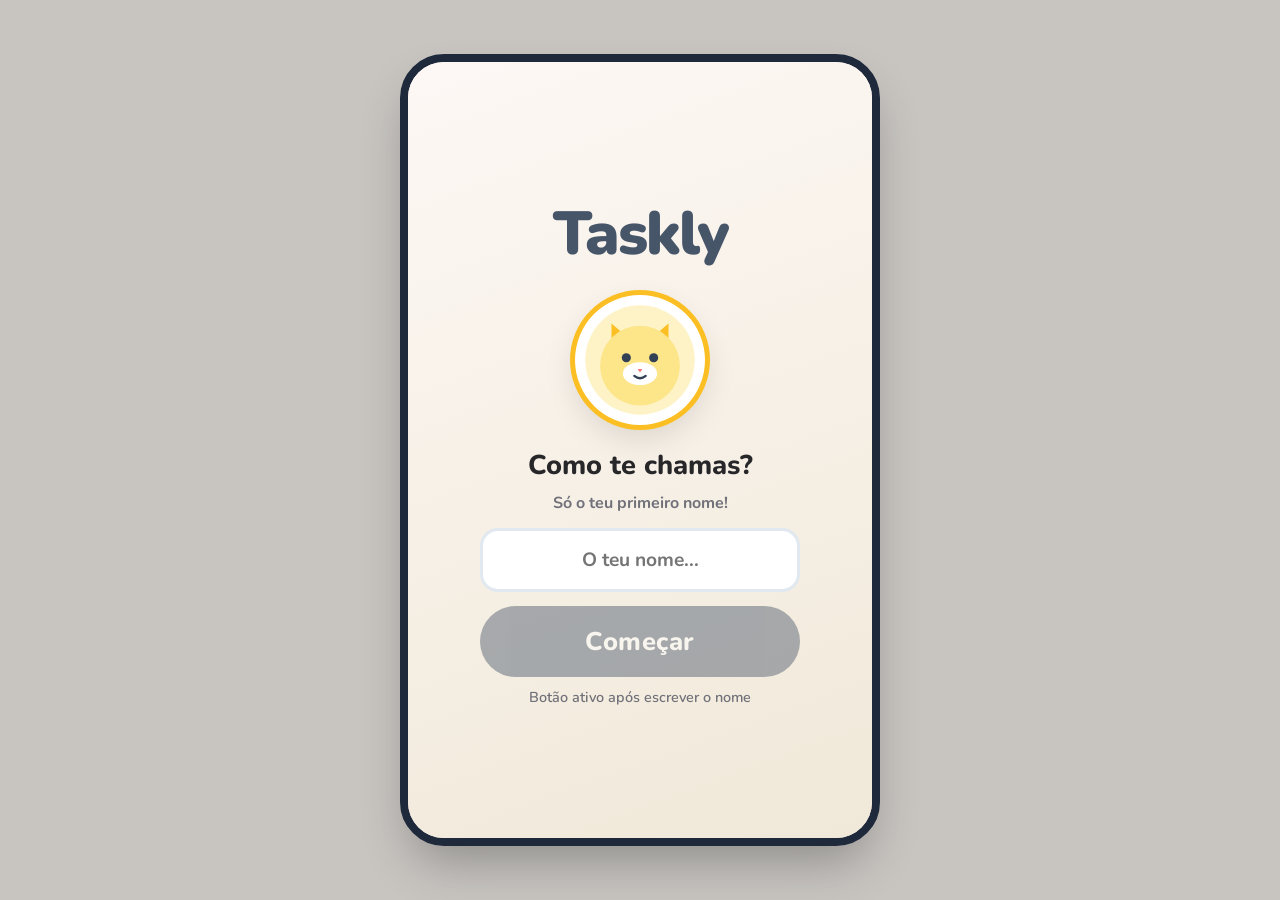
==== commit bb8fd4d1: "Add files via upload" ====
--- a/index.html
+++ b/index.html
@@ -5,227 +5,261 @@
     <meta name="viewport" content="width=device-width, initial-scale=1.0, maximum-scale=1.0, user-scalable=no">
     <title>Taskly</title>
     <link rel="stylesheet" href="style.css">
-    <link href="https://fonts.googleapis.com/css2?family=Nunito:wght@400;600;700;800&display=swap" rel="stylesheet">
+    <link href="https://fonts.googleapis.com/css2?family=Nunito:wght@400;600;700;800;900&display=swap" rel="stylesheet">
 </head>
 <body>
-    <div id="app-container">
-        <!-- Ecrã 1: Inicial (Home) -->
-        <div id="screen-home" class="screen active">
-            <button class="settings-btn btn-open-settings" aria-label="Definições">
-                <svg width="28" height="28" viewBox="0 0 24 24" fill="none" stroke="currentColor" stroke-width="2.5" stroke-linecap="round" stroke-linejoin="round">
-                    <circle cx="12" cy="12" r="3"></circle>
-                    <path d="M19.4 15a1.65 1.65 0 0 0 .33 1.82l.06.06a2 2 0 0 1 0 2.83 2 2 0 0 1-2.83 0l-.06-.06a1.65 1.65 0 0 0-1.82-.33 1.65 1.65 0 0 0-1 1.51V21a2 2 0 0 1-2 2 2 2 0 0 1-2-2v-.09A1.65 1.65 0 0 0 9 19.4a1.65 1.65 0 0 0-1.82.33l-.06.06a2 2 0 0 1-2.83 0 2 2 0 0 1 0-2.83l.06-.06a1.65 1.65 0 0 0 .33-1.82 1.65 1.65 0 0 0-1.51-1H3a2 2 0 0 1-2-2 2 2 0 0 1 2-2h.09A1.65 1.65 0 0 0 4.6 9a1.65 1.65 0 0 0-.33-1.82l-.06-.06a2 2 0 0 1 0-2.83 2 2 0 0 1 2.83 0l.06.06a1.65 1.65 0 0 0 1.82.33H9a1.65 1.65 0 0 0 1-1.51V3a2 2 0 0 1 2-2 2 2 0 0 1 2 2v.09a1.65 1.65 0 0 0 1 1.51 1.65 1.65 0 0 0 1.82-.33l.06-.06a2 2 0 0 1 2.83 0 2 2 0 0 1 0 2.83l-.06.06a1.65 1.65 0 0 0-.33 1.82V9a1.65 1.65 0 0 0 1.51 1H21a2 2 0 0 1 2 2 2 2 0 0 1-2 2h-.09a1.65 1.65 0 0 0-1.51 1z"></path>
-                </svg>
+<div id="app-container">
+
+    <!-- ── Ecrã 0: Boas-vindas ── -->
+    <div id="screen-welcome" class="screen active">
+        <div class="welcome-content">
+            <h1 class="app-title">Taskly</h1>
+            <div class="welcome-avatar-ring">
+                <div class="welcome-avatar-inner">
+                    <svg viewBox="0 0 100 100" xmlns="http://www.w3.org/2000/svg">
+                        <circle cx="50" cy="50" r="48" fill="#fef3c7"/>
+                        <path d="M25 45 L25 18 L45 35 Z" fill="#fbbf24"/>
+                        <path d="M75 45 L75 18 L55 35 Z" fill="#fbbf24"/>
+                        <circle cx="50" cy="55" r="35" fill="#fde68a"/>
+                        <ellipse cx="50" cy="62" rx="15" ry="10" fill="#fff"/>
+                        <circle cx="38" cy="48" r="4" fill="#334155"/>
+                        <circle cx="62" cy="48" r="4" fill="#334155"/>
+                        <polygon points="48,58 52,58 50,61" fill="#f87171"/>
+                        <path d="M45 64 Q50 68 55 64" stroke="#334155" stroke-width="2" fill="none" stroke-linecap="round"/>
+                    </svg>
+                </div>
+            </div>
+            <h2 class="welcome-question">Como te chamas?</h2>
+            <p class="welcome-subtitle">Só o teu primeiro nome!</p>
+            <input type="text" id="name-input" class="name-input" placeholder="O teu nome..." maxlength="20" autocomplete="off" autocorrect="off" spellcheck="false">
+            <button id="btn-start" class="primary-btn" disabled>Começar</button>
+            <p id="name-hint-text" class="hint-text">Botão ativo após escrever o nome</p>
+        </div>
+    </div>
+
+    <!-- ── Ecrã 1: Inicial (Carrossel) ── -->
+    <div id="screen-home" class="screen">
+        <button class="settings-btn btn-open-settings" aria-label="Definições">
+            <svg width="26" height="26" viewBox="0 0 24 24" fill="none" stroke="currentColor" stroke-width="2.5" stroke-linecap="round" stroke-linejoin="round">
+                <circle cx="12" cy="12" r="3"></circle>
+                <path d="M19.4 15a1.65 1.65 0 0 0 .33 1.82l.06.06a2 2 0 0 1 0 2.83 2 2 0 0 1-2.83 0l-.06-.06a1.65 1.65 0 0 0-1.82-.33 1.65 1.65 0 0 0-1 1.51V21a2 2 0 0 1-2 2 2 2 0 0 1-2-2v-.09A1.65 1.65 0 0 0 9 19.4a1.65 1.65 0 0 0-1.82.33l-.06.06a2 2 0 0 1-2.83 0 2 2 0 0 1 0-2.83l.06-.06a1.65 1.65 0 0 0 .33-1.82 1.65 1.65 0 0 0-1.51-1H3a2 2 0 0 1-2-2 2 2 0 0 1 2-2h.09A1.65 1.65 0 0 0 4.6 9a1.65 1.65 0 0 0-.33-1.82l-.06-.06a2 2 0 0 1 0-2.83 2 2 0 0 1 2.83 0l.06.06a1.65 1.65 0 0 0 1.82.33H9a1.65 1.65 0 0 0 1-1.51V3a2 2 0 0 1 2-2 2 2 0 0 1 2 2v.09a1.65 1.65 0 0 0 1 1.51 1.65 1.65 0 0 0 1.82-.33l.06-.06a2 2 0 0 1 2.83 0 2 2 0 0 1 0 2.83l-.06.06a1.65 1.65 0 0 0-.33 1.82V9a1.65 1.65 0 0 0 1.51 1H21a2 2 0 0 1 2 2 2 2 0 0 1-2 2h-.09a1.65 1.65 0 0 0-1.51 1z"></path>
+            </svg>
+        </button>
+        <div class="home-content">
+            <h1 class="app-title">Taskly</h1>
+            <p class="subtitle" id="home-greeting">Escolhe o teu companheiro!</p>
+            <div class="session-timer-pill" id="home-timer-pill">⏱ <span id="home-timer-text">15:00</span></div>
+
+            <div class="avatar-carousel">
+                <button class="carousel-nav" id="btn-prev" aria-label="Avatar anterior">‹</button>
+                <div class="carousel-viewport">
+                    <div class="carousel-track" id="carousel-track">
+                        <div class="carousel-slide" data-avatar="gatinho"><div class="avatar-circle"><svg viewBox="0 0 100 100" xmlns="http://www.w3.org/2000/svg"><circle cx="50" cy="50" r="48" fill="#fef3c7"/><path d="M25 45 L25 18 L45 35 Z" fill="#fbbf24"/><path d="M75 45 L75 18 L55 35 Z" fill="#fbbf24"/><circle cx="50" cy="55" r="35" fill="#fde68a"/><ellipse cx="50" cy="62" rx="15" ry="10" fill="#fff"/><circle cx="38" cy="48" r="4" fill="#334155"/><circle cx="62" cy="48" r="4" fill="#334155"/><polygon points="48,58 52,58 50,61" fill="#f87171"/><path d="M45 64 Q50 68 55 64" stroke="#334155" stroke-width="2" fill="none" stroke-linecap="round"/></svg></div></div>
+                        <div class="carousel-slide" data-avatar="cao"><div class="avatar-circle"><svg viewBox="0 0 100 100" xmlns="http://www.w3.org/2000/svg"><circle cx="50" cy="50" r="48" fill="#ffedd5"/><ellipse cx="25" cy="50" rx="12" ry="25" fill="#d97706" transform="rotate(15 25 50)"/><ellipse cx="75" cy="50" rx="12" ry="25" fill="#d97706" transform="rotate(-15 75 50)"/><circle cx="50" cy="55" r="32" fill="#fcd34d"/><ellipse cx="50" cy="65" rx="18" ry="14" fill="#fff"/><circle cx="40" cy="48" r="4" fill="#334155"/><circle cx="60" cy="48" r="4" fill="#334155"/><ellipse cx="50" cy="60" rx="6" ry="4" fill="#334155"/><path d="M45 68 Q50 72 55 68" stroke="#334155" stroke-width="2" fill="none" stroke-linecap="round"/></svg></div></div>
+                        <div class="carousel-slide" data-avatar="robo"><div class="avatar-circle"><svg viewBox="0 0 100 100" xmlns="http://www.w3.org/2000/svg"><circle cx="50" cy="50" r="48" fill="#f1f5f9"/><line x1="50" y1="20" x2="50" y2="10" stroke="#94a3b8" stroke-width="4"/><circle cx="50" cy="10" r="4" fill="#ef4444"/><rect x="15" y="45" width="10" height="20" rx="2" fill="#94a3b8"/><rect x="75" y="45" width="10" height="20" rx="2" fill="#94a3b8"/><rect x="25" y="25" width="50" height="50" rx="12" fill="#cbd5e1"/><rect x="32" y="32" width="36" height="26" rx="6" fill="#0f172a"/><ellipse cx="40" cy="45" rx="4" ry="6" fill="#38bdf8"/><ellipse cx="60" cy="45" rx="4" ry="6" fill="#38bdf8"/><rect x="42" y="62" width="16" height="4" rx="2" fill="#38bdf8"/></svg></div></div>
+                        <div class="carousel-slide" data-avatar="coelho"><div class="avatar-circle"><svg viewBox="0 0 100 100" xmlns="http://www.w3.org/2000/svg"><circle cx="50" cy="50" r="48" fill="#fdf2f8"/><ellipse cx="38" cy="25" rx="8" ry="25" fill="#fbcfe8"/><ellipse cx="62" cy="25" rx="8" ry="25" fill="#fbcfe8"/><ellipse cx="50" cy="60" rx="30" ry="25" fill="#fff"/><circle cx="40" cy="55" r="4" fill="#334155"/><circle cx="60" cy="55" r="4" fill="#334155"/><circle cx="50" cy="62" r="3" fill="#f472b6"/><path d="M45 66 Q50 69 55 66" stroke="#334155" stroke-width="2" fill="none" stroke-linecap="round"/><rect x="47" y="67" width="6" height="6" rx="1" fill="#fff" stroke="#cbd5e1"/></svg></div></div>
+                        <div class="carousel-slide" data-avatar="estrela"><div class="avatar-circle"><svg viewBox="0 0 100 100" xmlns="http://www.w3.org/2000/svg"><circle cx="50" cy="50" r="48" fill="#fffbeb"/><path d="M50 15 L60 38 L85 40 L65 55 L72 78 L50 65 L28 78 L35 55 L15 40 L40 38 Z" fill="#fde047" stroke="#facc15" stroke-width="2" stroke-linejoin="round"/><circle cx="42" cy="48" r="4.5" fill="#334155"/><circle cx="58" cy="48" r="4.5" fill="#334155"/><path d="M45 56 Q50 62 55 56" stroke="#334155" stroke-width="3" fill="none" stroke-linecap="round"/><circle cx="35" cy="50" r="4" fill="#fca5a5" opacity="0.6"/><circle cx="65" cy="50" r="4" fill="#fca5a5" opacity="0.6"/></svg></div></div>
+                        <div class="carousel-slide" data-avatar="pinguim"><div class="avatar-circle"><svg viewBox="0 0 100 100" xmlns="http://www.w3.org/2000/svg"><circle cx="50" cy="50" r="48" fill="#e0f2fe"/><ellipse cx="50" cy="60" rx="35" ry="40" fill="#0f172a"/><path d="M25 55 C 25 30, 40 25, 50 25 C 60 25, 75 30, 75 55 C 75 80, 65 95, 50 95 C 35 95, 25 80, 25 55 Z" fill="#fff"/><circle cx="40" cy="45" r="4" fill="#0f172a"/><circle cx="60" cy="45" r="4" fill="#0f172a"/><polygon points="45,52 55,52 50,60" fill="#f97316"/></svg></div></div>
+                        <div class="carousel-slide" data-avatar="ursinho"><div class="avatar-circle"><svg viewBox="0 0 100 100" xmlns="http://www.w3.org/2000/svg"><circle cx="50" cy="50" r="48" fill="#fef3c7"/><circle cx="28" cy="30" r="14" fill="#92400e"/><circle cx="72" cy="30" r="14" fill="#92400e"/><circle cx="50" cy="55" r="35" fill="#b45309"/><circle cx="50" cy="65" r="15" fill="#fde68a"/><ellipse cx="50" cy="60" rx="7" ry="4" fill="#1c1917"/><path d="M45 68 Q50 72 55 68" stroke="#1c1917" stroke-width="2" fill="none" stroke-linecap="round"/><circle cx="38" cy="48" r="3.5" fill="#1c1917"/><circle cx="62" cy="48" r="3.5" fill="#1c1917"/></svg></div></div>
+                        <div class="carousel-slide" data-avatar="leao"><div class="avatar-circle"><svg viewBox="0 0 100 100" xmlns="http://www.w3.org/2000/svg"><circle cx="50" cy="50" r="48" fill="#fff7ed"/><path d="M50 10 A40 40 0 0 1 85 30 L90 20 L80 40 A40 40 0 0 1 80 70 L90 80 L75 75 A40 40 0 0 1 25 75 L10 80 L20 70 A40 40 0 0 1 20 40 L10 20 L25 30 A40 40 0 0 1 50 10" fill="#ea580c"/><circle cx="50" cy="50" r="38" fill="#f97316"/><circle cx="30" cy="35" r="8" fill="#fcd34d"/><circle cx="70" cy="35" r="8" fill="#fcd34d"/><circle cx="50" cy="55" r="28" fill="#fbbf24"/><ellipse cx="50" cy="65" rx="14" ry="10" fill="#fff"/><circle cx="40" cy="50" r="3.5" fill="#334155"/><circle cx="60" cy="50" r="3.5" fill="#334155"/><polygon points="45,60 55,60 50,65" fill="#1c1917"/><path d="M46 68 Q50 71 54 68" stroke="#1c1917" stroke-width="2" fill="none" stroke-linecap="round"/></svg></div></div>
+                    </div>
+                </div>
+                <button class="carousel-nav" id="btn-next" aria-label="Avatar seguinte">›</button>
+            </div>
+            <div class="carousel-indicators" id="carousel-indicators"></div>
+            <div class="unlock-progress-container" id="stars-progress-container">
+                <div class="unlock-progress-bar">
+                    <div class="unlock-progress-fill" id="stars-progress-fill"></div>
+                </div>
+                <p class="unlock-progress-text" id="stars-progress-text">0/15 ⭐ para novo companheiro</p>
+            </div>
+            <button id="btn-play" class="primary-btn">Jogar</button>
+        </div>
+    </div>
+
+    <!-- ── Ecrã 2: Níveis ── -->
+    <div id="screen-levels" class="screen">
+        <div class="header">
+            <button id="btn-back-levels" class="icon-btn" aria-label="Voltar">
+                <svg width="24" height="24" viewBox="0 0 24 24" fill="none"><path d="M15 18L9 12L15 6" stroke="currentColor" stroke-width="2.5" stroke-linecap="round" stroke-linejoin="round"/></svg>
             </button>
-            <div class="home-content">
-                <h1 class="app-title">Taskly</h1>
-                <p class="subtitle">Escolhe o teu companheiro!</p>
-                
-                <div class="avatar-carousel">
-                    <button class="carousel-nav" id="btn-prev" aria-label="Avatar anterior">‹</button>
-                    
-                    <div class="carousel-viewport">
-                        <div class="carousel-track" id="carousel-track">
-                            <!-- 1. Gatinho -->
-                            <div class="carousel-slide" data-avatar="gatinho"><div class="avatar-circle"><svg viewBox="0 0 100 100" xmlns="http://www.w3.org/2000/svg"><circle cx="50" cy="50" r="48" fill="#fef3c7"/><path d="M25 45 L25 18 L45 35 Z" fill="#fbbf24"/><path d="M75 45 L75 18 L55 35 Z" fill="#fbbf24"/><circle cx="50" cy="55" r="35" fill="#fde68a"/><ellipse cx="50" cy="62" rx="15" ry="10" fill="#fff"/><circle cx="38" cy="48" r="4" fill="#334155"/><circle cx="62" cy="48" r="4" fill="#334155"/><polygon points="48,58 52,58 50,61" fill="#f87171"/><path d="M45 64 Q50 68 55 64" stroke="#334155" stroke-width="2" fill="none" stroke-linecap="round"/></svg></div></div>
-                            <!-- 2. Cãozinho -->
-                            <div class="carousel-slide" data-avatar="cao"><div class="avatar-circle"><svg viewBox="0 0 100 100" xmlns="http://www.w3.org/2000/svg"><circle cx="50" cy="50" r="48" fill="#ffedd5"/><ellipse cx="25" cy="50" rx="12" ry="25" fill="#d97706" transform="rotate(15 25 50)"/><ellipse cx="75" cy="50" rx="12" ry="25" fill="#d97706" transform="rotate(-15 75 50)"/><circle cx="50" cy="55" r="32" fill="#fcd34d"/><ellipse cx="50" cy="65" rx="18" ry="14" fill="#fff"/><circle cx="40" cy="48" r="4" fill="#334155"/><circle cx="60" cy="48" r="4" fill="#334155"/><ellipse cx="50" cy="60" rx="6" ry="4" fill="#334155"/><path d="M45 68 Q50 72 55 68" stroke="#334155" stroke-width="2" fill="none" stroke-linecap="round"/></svg></div></div>
-                            <!-- 3. Robô fofo -->
-                            <div class="carousel-slide" data-avatar="robo"><div class="avatar-circle"><svg viewBox="0 0 100 100" xmlns="http://www.w3.org/2000/svg"><circle cx="50" cy="50" r="48" fill="#f1f5f9"/><line x1="50" y1="20" x2="50" y2="10" stroke="#94a3b8" stroke-width="4"/><circle cx="50" cy="10" r="4" fill="#ef4444"/><rect x="15" y="45" width="10" height="20" rx="2" fill="#94a3b8"/><rect x="75" y="45" width="10" height="20" rx="2" fill="#94a3b8"/><rect x="25" y="25" width="50" height="50" rx="12" fill="#cbd5e1"/><rect x="32" y="32" width="36" height="26" rx="6" fill="#0f172a"/><ellipse cx="40" cy="45" rx="4" ry="6" fill="#38bdf8"/><ellipse cx="60" cy="45" rx="4" ry="6" fill="#38bdf8"/><rect x="42" y="62" width="16" height="4" rx="2" fill="#38bdf8"/></svg></div></div>
-                            <!-- 4. Coelho -->
-                            <div class="carousel-slide" data-avatar="coelho"><div class="avatar-circle"><svg viewBox="0 0 100 100" xmlns="http://www.w3.org/2000/svg"><circle cx="50" cy="50" r="48" fill="#fdf2f8"/><ellipse cx="38" cy="25" rx="8" ry="25" fill="#fbcfe8"/><ellipse cx="62" cy="25" rx="8" ry="25" fill="#fbcfe8"/><ellipse cx="50" cy="60" rx="30" ry="25" fill="#fff"/><circle cx="40" cy="55" r="4" fill="#334155"/><circle cx="60" cy="55" r="4" fill="#334155"/><circle cx="50" cy="62" r="3" fill="#f472b6"/><path d="M45 66 Q50 69 55 66" stroke="#334155" stroke-width="2" fill="none" stroke-linecap="round"/><rect x="47" y="67" width="6" height="6" rx="1" fill="#fff" stroke="#cbd5e1"/></svg></div></div>
-                            <!-- 5. Estrela -->
-                            <div class="carousel-slide" data-avatar="estrela"><div class="avatar-circle"><svg viewBox="0 0 100 100" xmlns="http://www.w3.org/2000/svg"><circle cx="50" cy="50" r="48" fill="#fffbeb"/><path d="M50 15 L60 38 L85 40 L65 55 L72 78 L50 65 L28 78 L35 55 L15 40 L40 38 Z" fill="#fde047" stroke="#facc15" stroke-width="2" stroke-linejoin="round"/><circle cx="42" cy="48" r="4.5" fill="#334155"/><circle cx="58" cy="48" r="4.5" fill="#334155"/><path d="M45 56 Q50 62 55 56" stroke="#334155" stroke-width="3" fill="none" stroke-linecap="round"/><circle cx="35" cy="50" r="4" fill="#fca5a5" opacity="0.6"/><circle cx="65" cy="50" r="4" fill="#fca5a5" opacity="0.6"/></svg></div></div>
-                            <!-- 6. Pinguim -->
-                            <div class="carousel-slide" data-avatar="pinguim"><div class="avatar-circle"><svg viewBox="0 0 100 100" xmlns="http://www.w3.org/2000/svg"><circle cx="50" cy="50" r="48" fill="#e0f2fe"/><ellipse cx="50" cy="60" rx="35" ry="40" fill="#0f172a"/><path d="M25 55 C 25 30, 40 25, 50 25 C 60 25, 75 30, 75 55 C 75 80, 65 95, 50 95 C 35 95, 25 80, 25 55 Z" fill="#fff"/><circle cx="40" cy="45" r="4" fill="#0f172a"/><circle cx="60" cy="45" r="4" fill="#0f172a"/><polygon points="45,52 55,52 50,60" fill="#f97316"/></svg></div></div>
-                            <!-- 7. Ursinho -->
-                            <div class="carousel-slide" data-avatar="ursinho"><div class="avatar-circle"><svg viewBox="0 0 100 100" xmlns="http://www.w3.org/2000/svg"><circle cx="50" cy="50" r="48" fill="#fef3c7"/><circle cx="28" cy="30" r="14" fill="#92400e"/><circle cx="72" cy="30" r="14" fill="#92400e"/><circle cx="50" cy="55" r="35" fill="#b45309"/><circle cx="50" cy="65" r="15" fill="#fde68a"/><ellipse cx="50" cy="60" rx="7" ry="4" fill="#1c1917"/><path d="M45 68 Q50 72 55 68" stroke="#1c1917" stroke-width="2" fill="none" stroke-linecap="round"/><circle cx="38" cy="48" r="3.5" fill="#1c1917"/><circle cx="62" cy="48" r="3.5" fill="#1c1917"/></svg></div></div>
-                            <!-- 8. Leãozinho -->
-                            <div class="carousel-slide" data-avatar="leao"><div class="avatar-circle"><svg viewBox="0 0 100 100" xmlns="http://www.w3.org/2000/svg"><circle cx="50" cy="50" r="48" fill="#fff7ed"/><path d="M50 10 A40 40 0 0 1 85 30 L90 20 L80 40 A40 40 0 0 1 80 70 L90 80 L75 75 A40 40 0 0 1 25 75 L10 80 L20 70 A40 40 0 0 1 20 40 L10 20 L25 30 A40 40 0 0 1 50 10" fill="#ea580c"/><circle cx="50" cy="50" r="38" fill="#f97316"/><circle cx="30" cy="35" r="8" fill="#fcd34d"/><circle cx="70" cy="35" r="8" fill="#fcd34d"/><circle cx="50" cy="55" r="28" fill="#fbbf24"/><ellipse cx="50" cy="65" rx="14" ry="10" fill="#fff"/><circle cx="40" cy="50" r="3.5" fill="#334155"/><circle cx="60" cy="50" r="3.5" fill="#334155"/><polygon points="45,60 55,60 50,65" fill="#1c1917"/><path d="M46 68 Q50 71 54 68" stroke="#1c1917" stroke-width="2" fill="none" stroke-linecap="round"/></svg></div></div>
-                        </div>
-                    </div>
-                    <button class="carousel-nav" id="btn-next" aria-label="Avatar seguinte">›</button>
-                </div>
-                
-                <div class="carousel-indicators" id="carousel-indicators"></div>
-                
-                <div class="unlock-progress-container" id="stars-progress-container">
-                    <div class="unlock-progress-bar">
-                        <div class="unlock-progress-fill" id="stars-progress-fill"></div>
-                    </div>
-                    <p class="unlock-progress-text" id="stars-progress-text">0/15 ⭐ para novo companheiro</p>
-                </div>
-
-                <button id="btn-play" class="primary-btn">Jogar</button>
-            </div>
-        </div>
-
-        <!-- Ecrã 2: Seleção de Níveis -->
-        <div id="screen-levels" class="screen">
-            <div class="header">
-                <button id="btn-back-levels" class="icon-btn" aria-label="Voltar">
-                    <svg width="24" height="24" viewBox="0 0 24 24" fill="none" xmlns="http://www.w3.org/2000/svg">
-                        <path d="M15 18L9 12L15 6" stroke="currentColor" stroke-width="2.5" stroke-linecap="round" stroke-linejoin="round"/>
-                    </svg>
-                </button>
-                <h2>Níveis</h2>
-                <div class="header-right-actions">
-                    <div class="stars-total" id="levels-stars-total">⭐ 0</div>
-                    <button class="icon-btn btn-open-settings" aria-label="Definições">
-                    <svg width="22" height="22" viewBox="0 0 24 24" fill="none" stroke="currentColor" stroke-width="2.5" stroke-linecap="round" stroke-linejoin="round">
-                        <circle cx="12" cy="12" r="3"></circle>
-                        <path d="M19.4 15a1.65 1.65 0 0 0 .33 1.82l.06.06a2 2 0 0 1 0 2.83 2 2 0 0 1-2.83 0l-.06-.06a1.65 1.65 0 0 0-1.82-.33 1.65 1.65 0 0 0-1 1.51V21a2 2 0 0 1-2 2 2 2 0 0 1-2-2v-.09A1.65 1.65 0 0 0 9 19.4a1.65 1.65 0 0 0-1.82.33l-.06.06a2 2 0 0 1-2.83 0 2 2 0 0 1 0-2.83l.06-.06a1.65 1.65 0 0 0 .33-1.82 1.65 1.65 0 0 0-1.51-1H3a2 2 0 0 1-2-2 2 2 0 0 1 2-2h.09A1.65 1.65 0 0 0 4.6 9a1.65 1.65 0 0 0-.33-1.82l-.06-.06a2 2 0 0 1 0-2.83 2 2 0 0 1 2.83 0l.06.06a1.65 1.65 0 0 0 1.82.33H9a1.65 1.65 0 0 0 1-1.51V3a2 2 0 0 1 2-2 2 2 0 0 1 2 2v.09a1.65 1.65 0 0 0 1 1.51 1.65 1.65 0 0 0 1.82-.33l.06-.06a2 2 0 0 1 2.83 0 2 2 0 0 1 0 2.83l-.06.06a1.65 1.65 0 0 0-.33 1.82V9a1.65 1.65 0 0 0 1.51 1H21a2 2 0 0 1 2 2 2 2 0 0 1-2 2h-.09a1.65 1.65 0 0 0-1.51 1z"></path>
-                    </svg>
-                </button>
-            </div>
-        </div>
-
-            <div class="levels-container">
-                <!-- Nível 1 -->
-                <div class="level-card unlocked" data-level="1">
-                    <div class="level-icon">1</div>
-                    <div class="level-info">
-                        <h3>Nível 1</h3>
-                        <p>3 passos</p>
-                    </div>
-                    <div class="level-status">
-                        <svg width="26" height="26" viewBox="0 0 24 24" fill="none" xmlns="http://www.w3.org/2000/svg">
-                            <path d="M5 12L10 17L20 7" stroke="#fbbf24" stroke-width="3" stroke-linecap="round" stroke-linejoin="round"/>
-                        </svg>
-                    </div>
-                </div>
-                <!-- Nível 2 -->
-                <div class="level-card locked" data-level="2">
-                    <div class="level-icon">2</div>
-                    <div class="level-info">
-                        <h3>Nível 2</h3>
-                        <p>4 passos</p>
-                    </div>
-                    <div class="level-status">
-                        <svg width="20" height="20" viewBox="0 0 24 24" fill="none" xmlns="http://www.w3.org/2000/svg" class="padlock-svg">
-                            <rect x="5" y="11" width="14" height="10" rx="2" stroke="#a1a1aa" stroke-width="2.5"/>
-                            <path d="M17 11V7C17 4.23858 14.7614 2 12 2C9.23858 2 7 4.23858 7 7V11" stroke="#a1a1aa" stroke-width="2.5" stroke-linecap="round"/>
-                        </svg>
-                    </div>
-                </div>
-                <!-- Nível 3 -->
-                <div class="level-card locked" data-level="3">
-                    <div class="level-icon">3</div>
-                    <div class="level-info">
-                        <h3>Nível 3</h3>
-                        <p>5 passos</p>
-                    </div>
-                    <div class="level-status">
-                         <svg width="20" height="20" viewBox="0 0 24 24" fill="none" xmlns="http://www.w3.org/2000/svg" class="padlock-svg">
-                            <rect x="5" y="11" width="14" height="10" rx="2" stroke="#a1a1aa" stroke-width="2.5"/>
-                            <path d="M17 11V7C17 4.23858 14.7614 2 12 2C9.23858 2 7 4.23858 7 7V11" stroke="#a1a1aa" stroke-width="2.5" stroke-linecap="round"/>
-                        </svg>
-                    </div>
-                </div>
-                <!-- Nível 4 -->
-                <div class="level-card locked" data-level="4">
-                    <div class="level-icon">4</div>
-                    <div class="level-info">
-                        <h3>Nível 4</h3>
-                        <p>6 passos</p>
-                    </div>
-                    <div class="level-status">
-                         <svg width="20" height="20" viewBox="0 0 24 24" fill="none" xmlns="http://www.w3.org/2000/svg" class="padlock-svg">
-                            <rect x="5" y="11" width="14" height="10" rx="2" stroke="#a1a1aa" stroke-width="2.5"/>
-                            <path d="M17 11V7C17 4.23858 14.7614 2 12 2C9.23858 2 7 4.23858 7 7V11" stroke="#a1a1aa" stroke-width="2.5" stroke-linecap="round"/>
-                        </svg>
-                    </div>
-                </div>
-                <!-- Nível 5 -->
-                <div class="level-card locked" data-level="5">
-                    <div class="level-icon">5</div>
-                    <div class="level-info">
-                        <h3>Nível 5</h3>
-                        <p>7 passos</p>
-                    </div>
-                    <div class="level-status">
-                         <svg width="20" height="20" viewBox="0 0 24 24" fill="none" xmlns="http://www.w3.org/2000/svg" class="padlock-svg">
-                            <rect x="5" y="11" width="14" height="10" rx="2" stroke="#a1a1aa" stroke-width="2.5"/>
-                            <path d="M17 11V7C17 4.23858 14.7614 2 12 2C9.23858 2 7 4.23858 7 7V11" stroke="#a1a1aa" stroke-width="2.5" stroke-linecap="round"/>
-                        </svg>
-                    </div>
-                </div>
-            </div>
-        </div>
-
-        <!-- Ecrã 3: Jogo Principal -->
-        <div id="screen-game" class="screen">
-            <div class="game-header">
+            <h2>Níveis</h2>
+            <div class="header-right-actions">
+                <div class="session-timer-pill" id="levels-timer-pill">⏱ <span id="levels-timer-text">15:00</span></div>
+                <div class="stars-total" id="levels-stars-total">⭐ 0</div>
+                <button class="icon-btn btn-open-settings" aria-label="Definições">
+                    <svg width="22" height="22" viewBox="0 0 24 24" fill="none" stroke="currentColor" stroke-width="2.5" stroke-linecap="round" stroke-linejoin="round"><circle cx="12" cy="12" r="3"></circle><path d="M19.4 15a1.65 1.65 0 0 0 .33 1.82l.06.06a2 2 0 0 1 0 2.83 2 2 0 0 1-2.83 0l-.06-.06a1.65 1.65 0 0 0-1.82-.33 1.65 1.65 0 0 0-1 1.51V21a2 2 0 0 1-2 2 2 2 0 0 1-2-2v-.09A1.65 1.65 0 0 0 9 19.4a1.65 1.65 0 0 0-1.82.33l-.06.06a2 2 0 0 1-2.83 0 2 2 0 0 1 0-2.83l.06-.06a1.65 1.65 0 0 0 .33-1.82 1.65 1.65 0 0 0-1.51-1H3a2 2 0 0 1-2-2 2 2 0 0 1 2-2h.09A1.65 1.65 0 0 0 4.6 9a1.65 1.65 0 0 0-.33-1.82l-.06-.06a2 2 0 0 1 0-2.83 2 2 0 0 1 2.83 0l.06.06a1.65 1.65 0 0 0 1.82.33H9a1.65 1.65 0 0 0 1-1.51V3a2 2 0 0 1 2-2 2 2 0 0 1 2 2v.09a1.65 1.65 0 0 0 1 1.51 1.65 1.65 0 0 0 1.82-.33l.06-.06a2 2 0 0 1 2.83 0 2 2 0 0 1 0 2.83l-.06.06a1.65 1.65 0 0 0-.33 1.82V9a1.65 1.65 0 0 0 1.51 1H21a2 2 0 0 1 2 2 2 2 0 0 1-2 2h-.09a1.65 1.65 0 0 0-1.51 1z"></path></svg>
+                </button>
+            </div>
+        </div>
+        <div class="levels-container">
+            <div class="level-card unlocked" data-level="1">
+                <div class="level-icon">1</div>
+                <div class="level-info"><h3>Nível 1</h3><p>3 passos</p></div>
+                <div class="level-status"><svg width="26" height="26" viewBox="0 0 24 24" fill="none"><path d="M5 12L10 17L20 7" stroke="#fbbf24" stroke-width="3" stroke-linecap="round" stroke-linejoin="round"/></svg></div>
+            </div>
+            <div class="level-card locked" data-level="2">
+                <div class="level-icon">2</div>
+                <div class="level-info"><h3>Nível 2</h3><p>4 passos</p></div>
+                <div class="level-status"><svg width="20" height="20" viewBox="0 0 24 24" fill="none" class="padlock-svg"><rect x="5" y="11" width="14" height="10" rx="2" stroke="#a1a1aa" stroke-width="2.5"/><path d="M17 11V7C17 4.23858 14.7614 2 12 2C9.23858 2 7 4.23858 7 7V11" stroke="#a1a1aa" stroke-width="2.5" stroke-linecap="round"/></svg></div>
+            </div>
+            <div class="level-card locked" data-level="3">
+                <div class="level-icon">3</div>
+                <div class="level-info"><h3>Nível 3</h3><p>5 passos</p></div>
+                <div class="level-status"><svg width="20" height="20" viewBox="0 0 24 24" fill="none" class="padlock-svg"><rect x="5" y="11" width="14" height="10" rx="2" stroke="#a1a1aa" stroke-width="2.5"/><path d="M17 11V7C17 4.23858 14.7614 2 12 2C9.23858 2 7 4.23858 7 7V11" stroke="#a1a1aa" stroke-width="2.5" stroke-linecap="round"/></svg></div>
+            </div>
+            <div class="level-card locked" data-level="4">
+                <div class="level-icon">4</div>
+                <div class="level-info"><h3>Nível 4</h3><p>6 passos</p></div>
+                <div class="level-status"><svg width="20" height="20" viewBox="0 0 24 24" fill="none" class="padlock-svg"><rect x="5" y="11" width="14" height="10" rx="2" stroke="#a1a1aa" stroke-width="2.5"/><path d="M17 11V7C17 4.23858 14.7614 2 12 2C9.23858 2 7 4.23858 7 7V11" stroke="#a1a1aa" stroke-width="2.5" stroke-linecap="round"/></svg></div>
+            </div>
+            <div class="level-card locked" data-level="5">
+                <div class="level-icon">5</div>
+                <div class="level-info"><h3>Nível 5</h3><p>7 passos</p></div>
+                <div class="level-status"><svg width="20" height="20" viewBox="0 0 24 24" fill="none" class="padlock-svg"><rect x="5" y="11" width="14" height="10" rx="2" stroke="#a1a1aa" stroke-width="2.5"/><path d="M17 11V7C17 4.23858 14.7614 2 12 2C9.23858 2 7 4.23858 7 7V11" stroke="#a1a1aa" stroke-width="2.5" stroke-linecap="round"/></svg></div>
+            </div>
+        </div>
+    </div>
+
+    <!-- ── Ecrã 3: Jogo ── -->
+    <div id="screen-game" class="screen">
+        <div class="game-header">
+            <div class="game-title-wrap">
                 <h2 id="routine-title" class="routine-title">Lavar as mãos</h2>
-                <!-- Seta de voltar de acordo com o pedido, à direita -->
-                <div class="actions" style="display: flex; gap: 8px;">
-                    <button class="icon-btn btn-open-settings" aria-label="Definições">
-                        <svg width="22" height="22" viewBox="0 0 24 24" fill="none" stroke="currentColor" stroke-width="2.5" stroke-linecap="round" stroke-linejoin="round">
-                            <circle cx="12" cy="12" r="3"></circle>
-                            <path d="M19.4 15a1.65 1.65 0 0 0 .33 1.82l.06.06a2 2 0 0 1 0 2.83 2 2 0 0 1-2.83 0l-.06-.06a1.65 1.65 0 0 0-1.82-.33 1.65 1.65 0 0 0-1 1.51V21a2 2 0 0 1-2 2 2 2 0 0 1-2-2v-.09A1.65 1.65 0 0 0 9 19.4a1.65 1.65 0 0 0-1.82.33l-.06.06a2 2 0 0 1-2.83 0 2 2 0 0 1 0-2.83l.06-.06a1.65 1.65 0 0 0 .33-1.82 1.65 1.65 0 0 0-1.51-1H3a2 2 0 0 1-2-2 2 2 0 0 1 2-2h.09A1.65 1.65 0 0 0 4.6 9a1.65 1.65 0 0 0-.33-1.82l-.06-.06a2 2 0 0 1 0-2.83 2 2 0 0 1 2.83 0l.06.06a1.65 1.65 0 0 0 1.82.33H9a1.65 1.65 0 0 0 1-1.51V3a2 2 0 0 1 2-2 2 2 0 0 1 2 2v.09a1.65 1.65 0 0 0 1 1.51 1.65 1.65 0 0 0 1.82-.33l.06-.06a2 2 0 0 1 2.83 0 2 2 0 0 1 0 2.83l-.06.06a1.65 1.65 0 0 0-.33 1.82V9a1.65 1.65 0 0 0 1.51 1H21a2 2 0 0 1 2 2 2 2 0 0 1-2 2h-.09a1.65 1.65 0 0 0-1.51 1z"></path>
-                        </svg>
-                    </button>
-                    <button id="btn-back-game" class="icon-btn" aria-label="Voltar aos Níveis">
-                        <svg width="24" height="24" viewBox="0 0 24 24" fill="none" xmlns="http://www.w3.org/2000/svg">
-                            <path d="M15 18L9 12L15 6" stroke="currentColor" stroke-width="2.5" stroke-linecap="round" stroke-linejoin="round"/>
-                        </svg>
-                    </button>
-                </div>
-            </div>
-            
-            <div class="game-area">
-                <div class="slots-container" id="slots-container">
-                    <!-- Drop zones javascript injeção -->
-                </div>
-            </div>
-            
-            <div class="cards-area" id="cards-container">
-                <!-- Draggable cards javascript injeção -->
-            </div>
-
-            <div id="confirm-container" class="confirm-container hidden">
-                <button id="btn-confirm" class="confirm-btn">Confirmar</button>
-            </div>
-
-            <!-- Overlays de Feedback -->
-            <div id="stars-reward-toast" class="stars-toast hidden">
-                <span id="toast-stars-text">+3 ⭐</span>
-            </div>
-
-            <div id="game-overlay" class="game-overlay hidden">
-                <div class="modal-content">
-                    <h3 id="modal-title">Muito bem!</h3>
-                    <p id="modal-text">Completaste a rotina.</p>
-                    <div class="modal-buttons" id="modal-buttons">
-                        <button id="btn-modal-primary" class="primary-btn">Continuar</button>
-                    </div>
-                </div>
-            </div>
-            
-            <div id="stars-container" class="stars-container hidden"></div>
-        </div>
-
-        <!-- Ecrã/Overlay Definições -->
-        <div id="settings-overlay" class="game-overlay hidden" style="z-index: 1000;">
-            <div class="modal-content" style="max-height: 90vh; overflow-y: auto;">
-                <h3 id="settings-title">Definições</h3>
-                
-                <div class="settings-section">
-                    <h4>Tamanho dos elementos</h4>
-                    <div class="size-options">
-                        <button class="size-btn" data-size="small">Pequeno</button>
-                        <button class="size-btn" data-size="normal">Normal</button>
-                        <button class="size-btn active" data-size="large">Grande</button>
-                    </div>
-                </div>
-
-                <div class="modal-buttons">
-                    <button id="btn-close-settings" class="primary-btn">Fechar</button>
-                </div>
-            </div>
-        </div>
-
-    </div>
-    <script src="app.js"></script>
+                <div class="session-timer-pill timer-game" id="game-timer-pill">⏱ <span id="game-timer-text">15:00</span></div>
+            </div>
+            <div class="game-actions">
+                <button class="icon-btn btn-open-settings" aria-label="Definições">
+                    <svg width="22" height="22" viewBox="0 0 24 24" fill="none" stroke="currentColor" stroke-width="2.5" stroke-linecap="round" stroke-linejoin="round"><circle cx="12" cy="12" r="3"></circle><path d="M19.4 15a1.65 1.65 0 0 0 .33 1.82l.06.06a2 2 0 0 1 0 2.83 2 2 0 0 1-2.83 0l-.06-.06a1.65 1.65 0 0 0-1.82-.33 1.65 1.65 0 0 0-1 1.51V21a2 2 0 0 1-2 2 2 2 0 0 1-2-2v-.09A1.65 1.65 0 0 0 9 19.4a1.65 1.65 0 0 0-1.82.33l-.06.06a2 2 0 0 1-2.83 0 2 2 0 0 1 0-2.83l.06-.06a1.65 1.65 0 0 0 .33-1.82 1.65 1.65 0 0 0-1.51-1H3a2 2 0 0 1-2-2 2 2 0 0 1 2-2h.09A1.65 1.65 0 0 0 4.6 9a1.65 1.65 0 0 0-.33-1.82l-.06-.06a2 2 0 0 1 0-2.83 2 2 0 0 1 2.83 0l.06.06a1.65 1.65 0 0 0 1.82.33H9a1.65 1.65 0 0 0 1-1.51V3a2 2 0 0 1 2-2 2 2 0 0 1 2 2v.09a1.65 1.65 0 0 0 1 1.51 1.65 1.65 0 0 0 1.82-.33l.06-.06a2 2 0 0 1 2.83 0 2 2 0 0 1 0 2.83l-.06.06a1.65 1.65 0 0 0-.33 1.82V9a1.65 1.65 0 0 0 1.51 1H21a2 2 0 0 1 2 2 2 2 0 0 1-2 2h-.09a1.65 1.65 0 0 0-1.51 1z"></path></svg>
+                </button>
+                <button id="btn-back-game" class="icon-btn" aria-label="Voltar">
+                    <svg width="24" height="24" viewBox="0 0 24 24" fill="none"><path d="M15 18L9 12L15 6" stroke="currentColor" stroke-width="2.5" stroke-linecap="round" stroke-linejoin="round"/></svg>
+                </button>
+            </div>
+        </div>
+
+        <div class="game-area">
+            <div class="slots-container" id="slots-container"></div>
+        </div>
+
+        <div class="cards-area" id="cards-container"></div>
+
+        <div id="confirm-container" class="confirm-container hidden">
+            <button id="btn-confirm" class="confirm-btn">✔ Confirmar</button>
+        </div>
+
+        <!-- Companheiro flutuante -->
+        <div id="companion-widget" class="companion-widget">
+            <div id="companion-speech-bubble" class="companion-speech-bubble hidden">
+                <p id="companion-speech-text">Consegues! 💪</p>
+            </div>
+            <div id="companion-mini-avatar" class="companion-mini-avatar"></div>
+        </div>
+
+        <!-- Overlays -->
+        <div id="stars-reward-toast" class="stars-toast hidden"><span id="toast-stars-text">+3 ⭐</span></div>
+        <div id="game-overlay" class="game-overlay hidden">
+            <div class="modal-content">
+                <div id="modal-companion" class="modal-companion"></div>
+                <h3 id="modal-title">Muito bem!</h3>
+                <p id="modal-text">Completaste a rotina.</p>
+                <div class="modal-buttons" id="modal-buttons"></div>
+            </div>
+        </div>
+        <div id="stars-container" class="stars-container hidden"></div>
+    </div>
+
+    <!-- ── Overlay: Definições ── -->
+    <div id="settings-overlay" class="game-overlay hidden" style="z-index:1000;">
+        <div class="modal-content settings-modal">
+            <div class="settings-header">
+                <button id="btn-close-settings" class="icon-btn settings-back-btn" aria-label="Fechar">
+                    <svg width="22" height="22" viewBox="0 0 24 24" fill="none"><path d="M15 18L9 12L15 6" stroke="currentColor" stroke-width="2.5" stroke-linecap="round" stroke-linejoin="round"/></svg>
+                </button>
+                <h3>Definições</h3>
+            </div>
+
+            <div class="settings-body">
+                <!-- PERFIL -->
+                <p class="settings-section-label">PERFIL</p>
+                <div class="settings-card" id="profile-card">
+                    <div class="settings-row-info">
+                        <span class="settings-row-title">Nome</span>
+                        <div class="settings-row-right">
+                            <span id="profile-name-display">—</span>
+                            <span class="edit-icon">✏️</span>
+                        </div>
+                    </div>
+                    <input type="text" id="profile-name-input" class="inline-name-input hidden" maxlength="20" autocomplete="off">
+                </div>
+
+                <!-- APARÊNCIA -->
+                <p class="settings-section-label">APARÊNCIA</p>
+                <div class="settings-card">
+                    <div class="settings-row-info">
+                        <span class="settings-row-title">Paleta de cores</span>
+                        <div class="color-swatches" id="color-swatches">
+                            <button class="swatch active" data-theme="default" style="background:#faf5ed; border:3px solid #475569;" aria-label="Padrão"></button>
+                            <button class="swatch" data-theme="blue" style="background:#dbeafe;" aria-label="Azul"></button>
+                            <button class="swatch" data-theme="green" style="background:#dcfce7;" aria-label="Verde"></button>
+                            <button class="swatch" data-theme="dark" style="background:#1e293b;" aria-label="Escuro"></button>
+                            <button class="swatch" data-theme="minimal" style="background:#f1f5f9;" aria-label="Minimal"></button>
+                        </div>
+                    </div>
+                    <div class="settings-divider"></div>
+                    <div class="settings-row-info">
+                        <span class="settings-row-title">Tamanho dos elementos</span>
+                        <div class="size-options">
+                            <button class="size-btn" data-size="small">P</button>
+                            <button class="size-btn" data-size="normal">N</button>
+                            <button class="size-btn active" data-size="large">G</button>
+                        </div>
+                    </div>
+                </div>
+
+                <!-- SOM -->
+                <p class="settings-section-label">SOM</p>
+                <div class="settings-card">
+                    <div class="settings-row-info">
+                        <span class="settings-row-title">Sons de jogo</span>
+                        <button id="sound-toggle" class="toggle-btn active" role="switch" aria-checked="true">
+                            <div class="toggle-thumb"></div>
+                        </button>
+                    </div>
+                    <div class="settings-divider"></div>
+                    <div class="settings-row-info volume-row">
+                        <div>
+                            <span class="settings-row-title">Volume</span>
+                            <p class="settings-row-sub" id="volume-label">80%</p>
+                        </div>
+                        <input type="range" id="volume-slider" class="volume-slider" min="0" max="100" value="80">
+                    </div>
+                </div>
+            </div>
+
+            <button id="btn-close-settings-bottom" class="primary-btn">Fechar</button>
+        </div>
+    </div>
+
+    <!-- ── Timer Toasts ── -->
+    <div id="timer-warning-toast" class="timer-warning-toast hidden">
+        <span id="timer-warning-text">⏱ Faltam 5 minutos!</span>
+    </div>
+
+    <!-- ── Time Up Overlay ── -->
+    <div id="time-up-overlay" class="game-overlay hidden" style="z-index:900;">
+        <div class="modal-content">
+            <div style="font-size:3rem;margin-bottom:12px;">⏰</div>
+            <h3 id="time-up-title">Pausa para descansar!</h3>
+            <p id="time-up-text">Usaste 15 minutos hoje. Muito bem! 🌟<br>Podes continuar noutro dia.</p>
+            <div class="modal-buttons">
+                <button id="btn-time-continue" class="secondary-btn">Continuar um pouco</button>
+                <button id="btn-time-stop" class="primary-btn">Terminar</button>
+            </div>
+        </div>
+    </div>
+
+</div>
+<script src="app.js"></script>
 </body>
-</html>
+</html>
--- a/style.css
+++ b/style.css
@@ -1,27 +1,74 @@
+/* ─── RESET & TOKENS ─── */
 :root {
-    --bg-color: #faf5ed; 
-    --primary-color: #475569; 
+    --bg-color: #faf5ed;
+    --bg-secondary: #f4eee6;
+    --primary-color: #475569;
     --primary-hover: #334155;
-    --text-main: #27272a; 
+    --primary-shadow: #334155;
+    --accent: #fbbf24;
+    --text-main: #27272a;
     --text-muted: #71717a;
     --card-bg: #ffffff;
-    --locked-bg: #f4eee6; 
-    --border-radius-lg: 32px;
-    --border-radius-md: 20px;
-    --transition: 0.3s cubic-bezier(0.4, 0, 0.2, 1);
-}
-
-* {
-    box-sizing: border-box;
-    margin: 0;
-    padding: 0;
-    user-select: none;
-    -webkit-tap-highlight-color: transparent;
-}
+    --locked-bg: #f4eee6;
+    --border-light: #e2e8f0;
+    --border-radius-lg: 28px;
+    --border-radius-md: 18px;
+    --slot-size: 96px;
+    --card-size: 96px;
+    --card-font: 0.82rem;
+    --card-emoji: 2.2rem;
+}
+
+/* ── COLOUR THEMES ── */
+body.theme-blue {
+    --bg-color: #eff6ff;
+    --bg-secondary: #dbeafe;
+    --primary-color: #1d4ed8;
+    --primary-hover: #1e3a8a;
+    --primary-shadow: #1e3a8a;
+    --card-bg: #ffffff;
+    --locked-bg: #dbeafe;
+    --border-light: #bfdbfe;
+}
+body.theme-green {
+    --bg-color: #f0fdf4;
+    --bg-secondary: #dcfce7;
+    --primary-color: #16a34a;
+    --primary-hover: #15803d;
+    --primary-shadow: #166534;
+    --card-bg: #ffffff;
+    --locked-bg: #dcfce7;
+    --border-light: #bbf7d0;
+}
+body.theme-dark {
+    --bg-color: #0f172a;
+    --bg-secondary: #1e293b;
+    --primary-color: #38bdf8;
+    --primary-hover: #0ea5e9;
+    --primary-shadow: #0284c7;
+    --text-main: #f1f5f9;
+    --text-muted: #94a3b8;
+    --card-bg: #1e293b;
+    --locked-bg: #0f172a;
+    --border-light: #334155;
+    --accent: #fbbf24;
+}
+body.theme-minimal {
+    --bg-color: #f8fafc;
+    --bg-secondary: #f1f5f9;
+    --primary-color: #334155;
+    --primary-hover: #1e293b;
+    --primary-shadow: #0f172a;
+    --card-bg: #ffffff;
+    --locked-bg: #e2e8f0;
+    --border-light: #cbd5e1;
+}
+
+* { box-sizing: border-box; margin: 0; padding: 0; user-select: none; -webkit-tap-highlight-color: transparent; }
 
 body {
     font-family: 'Nunito', sans-serif;
-    background-color: #d6d3d1;
+    background-color: #c8c5c1;
     display: flex;
     justify-content: center;
     align-items: center;
@@ -30,795 +77,585 @@
 
 #app-container {
     width: 100%;
-    max-width: 480px; 
+    max-width: 480px;
     height: 100vh;
     background-color: var(--bg-color);
-    position: relative;
+    position: relative; /* REQUIRED: absolute drag cards are positioned relative to this */
     overflow: hidden;
-    box-shadow: 0 25px 50px -12px rgba(0, 0, 0, 0.25);
-}
+    box-shadow: 0 25px 50px -12px rgba(0,0,0,0.3);
+}
+
+/* SVG sizing inside companion elements */
+.companion-mini-avatar svg,
+.modal-companion svg { width: 100%; height: 100%; display: block; }
 
 @media (min-width: 481px) {
     #app-container {
-        height: 85vh;
+        height: 88vh;
         max-height: 900px;
-        border-radius: 40px;
-        border: 8px solid #27272a;
+        border-radius: 44px;
+        border: 8px solid #1e293b;
     }
 }
 
+/* ─── SCREEN SYSTEM (no persistent transform = drag works!) ─── */
 .screen {
     position: absolute;
-    top: 0;
-    left: 0;
-    width: 100%;
-    height: 100%;
+    top: 0; left: 0;
+    width: 100%; height: 100%;
     display: flex;
     flex-direction: column;
     padding: 32px 24px;
     opacity: 0;
     pointer-events: none;
-    transform: translateX(40px);
-    transition: var(--transition);
-}
-
+    transition: opacity 0.35s ease;
+}
 .screen.active {
     opacity: 1;
     pointer-events: auto;
-    transform: translateX(0);
-}
-
+}
+.screen.slide-enter {
+    animation: slideEnter 0.35s ease forwards;
+}
+.screen.slide-leave {
+    animation: slideLeave 0.25s ease forwards;
+}
+@keyframes slideEnter {
+    from { opacity: 0; transform: translateX(30px); }
+    to   { opacity: 1; transform: translateX(0); }
+}
+@keyframes slideLeave {
+    from { opacity: 1; transform: translateX(0); }
+    to   { opacity: 0; transform: translateX(-30px); }
+}
+
+/* ─── WELCOME SCREEN ─── */
+#screen-welcome {
+    background: linear-gradient(160deg, #fdf8f5 0%, #f0e8d8 100%);
+    justify-content: center;
+    align-items: center;
+    text-align: center;
+    gap: 0;
+}
+.welcome-content {
+    display: flex;
+    flex-direction: column;
+    align-items: center;
+    width: 100%;
+    max-width: 320px;
+    gap: 14px;
+}
+.welcome-avatar-ring {
+    width: 130px;
+    height: 130px;
+    border-radius: 50%;
+    background: white;
+    padding: 8px;
+    box-shadow: 0 0 0 5px var(--accent), 0 12px 32px rgba(0,0,0,0.12);
+    margin-bottom: 4px;
+}
+.welcome-avatar-inner {
+    width: 100%;
+    height: 100%;
+    border-radius: 50%;
+    overflow: hidden;
+}
+.welcome-avatar-inner svg { width: 100%; height: 100%; }
+.welcome-question {
+    font-size: 1.7rem;
+    font-weight: 800;
+    color: var(--text-main);
+    margin-top: 4px;
+}
+.welcome-subtitle {
+    font-size: 1rem;
+    color: var(--text-muted);
+    font-weight: 700;
+    margin-top: -6px;
+}
+.name-input {
+    width: 100%;
+    padding: 16px 20px;
+    border: 3px solid var(--border-light);
+    border-radius: var(--border-radius-md);
+    font-family: 'Nunito', sans-serif;
+    font-size: 1.2rem;
+    font-weight: 700;
+    color: var(--text-main);
+    background: var(--card-bg);
+    outline: none;
+    text-align: center;
+    transition: border-color 0.2s;
+}
+.name-input:focus { border-color: var(--primary-color); }
+.hint-text {
+    font-size: 0.9rem;
+    color: var(--text-muted);
+    font-weight: 600;
+    margin-top: -4px;
+}
+
+/* ─── HOME SCREEN ─── */
 #screen-home {
-    background: linear-gradient(135deg, #fdf8f5 0%, #f4eee6 100%);
+    background: linear-gradient(140deg, #fdf8f5 0%, #f4eee6 100%);
     justify-content: center;
 }
-
 .settings-btn {
     position: absolute;
-    top: 32px;
-    right: 24px;
+    top: 28px; right: 20px;
     background: transparent;
     border: none;
     color: var(--text-muted);
     cursor: pointer;
-    transition: var(--transition);
-    display: flex;
-    justify-content: center;
-    align-items: center;
-    padding: 8px;
-    border-radius: 50%;
-    z-index: 10;
-}
-
-.settings-btn:active {
-    transform: scale(0.85) rotate(45deg);
-    color: var(--primary-color);
-}
-
+    display: flex; justify-content: center; align-items: center;
+    padding: 8px; border-radius: 50%; z-index: 10;
+    transition: transform 0.2s;
+}
+.settings-btn:active { transform: scale(0.85) rotate(45deg); }
 .home-content {
     display: flex;
     flex-direction: column;
     align-items: center;
     text-align: center;
-    margin-top: -6vh;
-}
-
+    margin-top: -4vh;
+    gap: 0;
+}
 .app-title {
-    font-size: 4rem;
+    font-size: 3.8rem;
+    font-weight: 900;
+    color: var(--primary-color);
+    letter-spacing: -2px;
+    margin-bottom: 6px;
+}
+.subtitle {
+    font-size: 1.1rem;
+    color: var(--text-muted);
+    margin-bottom: 10px;
+    font-weight: 700;
+}
+
+/* ─── SESSION TIMER PILL ─── */
+.session-timer-pill {
+    display: inline-flex;
+    align-items: center;
+    gap: 4px;
+    background: #f1f5f9;
+    color: var(--text-muted);
+    border: 2px solid var(--border-light);
+    border-radius: 100px;
+    padding: 6px 14px;
+    font-size: 0.95rem;
     font-weight: 800;
-    color: var(--primary-color);
-    margin-bottom: 8px;
-    letter-spacing: -2px;
-    text-shadow: 2px 2px 0px rgba(255, 255, 255, 0.8);
-}
-
-.subtitle {
-    font-size: 1.25rem;
-    color: var(--text-muted);
-    margin-bottom: 24px;
-    font-weight: 700;
-}
-
+    margin-bottom: 12px;
+    transition: background 0.3s, color 0.3s, border-color 0.3s;
+}
+.session-timer-pill.warning {
+    background: #fef3c7;
+    color: #b45309;
+    border-color: #fbbf24;
+    animation: timerPulse 1.2s infinite;
+}
+.session-timer-pill.urgent {
+    background: #fee2e2;
+    color: #b91c1c;
+    border-color: #f87171;
+    animation: timerPulse 0.7s infinite;
+}
+@keyframes timerPulse {
+    0%,100% { transform: scale(1); }
+    50% { transform: scale(1.05); }
+}
+.timer-game { margin-bottom: 0; font-size: 0.82rem; padding: 4px 10px; }
+
+/* ─── AVATAR CAROUSEL ─── */
 .avatar-carousel {
-    display: flex;
-    align-items: center;
-    justify-content: center;
-    gap: 16px;
-    margin-bottom: 24px;
-    width: 100%;
-    padding: 0 10px;
-}
-
+    display: flex; align-items: center; justify-content: center;
+    gap: 12px; margin-bottom: 20px; width: 100%; padding: 0 8px;
+}
 .carousel-viewport {
-    width: 160px;
-    height: 160px;
-    overflow: hidden;
-    position: relative;
-    border-radius: 50%;
-    background: #ffffff;
-    box-shadow: inset 0 2px 10px rgba(0,0,0,0.02), 0 15px 30px -5px rgba(0,0,0,0.1), 0 0 0 6px rgba(71, 85, 105, 0.15);
+    width: 148px; height: 148px;
+    overflow: hidden; position: relative; border-radius: 50%;
+    background: white;
+    box-shadow: 0 0 0 5px var(--accent), 0 12px 30px rgba(0,0,0,0.12);
     border: 4px solid var(--primary-color);
 }
-
-.carousel-track {
-    display: flex;
-    transition: transform 0.4s cubic-bezier(0.4, 0, 0.2, 1);
-    height: 100%;
-}
-
-.carousel-slide {
-    min-width: 100%;
-    height: 100%;
-    display: flex;
-    justify-content: center;
-    align-items: center;
-}
-
-.carousel-slide.locked {
-    position: relative;
-}
-.carousel-slide.locked .avatar-circle {
-    filter: grayscale(100%) brightness(0.6);
-    opacity: 0.7;
-}
-.carousel-slide.locked::after {
-    content: "🔒";
-    position: absolute;
-    font-size: 2.5rem;
-    z-index: 10;
-    top: 50%;
-    left: 50%;
-    transform: translate(-50%, -50%);
-    text-shadow: 0 2px 10px rgba(0,0,0,0.3);
-}
-
-.avatar-circle {
-    width: 100%;
-    height: 100%;
-    display: flex;
-    justify-content: center;
-    align-items: center;
-}
-
-.avatar-circle svg {
-    width: 100%;
-    height: 100%;
-    object-fit: contain;
-}
-
+.carousel-track { display: flex; transition: transform 0.4s cubic-bezier(0.4,0,0.2,1); height: 100%; }
+.carousel-slide { min-width: 100%; height: 100%; display: flex; justify-content: center; align-items: center; }
+.carousel-slide.locked { position: relative; }
+.carousel-slide.locked .avatar-circle { filter: grayscale(100%) brightness(0.6); opacity: 0.7; }
+.carousel-slide.locked::after { content:"🔒"; position:absolute; font-size:2.5rem; z-index:10; top:50%; left:50%; transform:translate(-50%,-50%); }
+.avatar-circle { width: 100%; height: 100%; display: flex; justify-content: center; align-items: center; }
+.avatar-circle svg { width: 100%; height: 100%; }
 .carousel-nav {
-    background: #ffffff;
-    border: none;
-    width: 44px;
-    height: 44px;
-    border-radius: 50%;
-    display: flex;
-    justify-content: center;
-    align-items: center;
-    color: var(--primary-color);
-    font-size: 1.8rem;
-    font-weight: bold;
-    cursor: pointer;
-    transition: var(--transition);
-    box-shadow: 0 4px 10px -2px rgba(0,0,0,0.1);
-    line-height: 0;
-    padding-bottom: 4px;
-}
-
-.carousel-nav:active {
-    transform: scale(0.85);
-    background: #f4eee6;
-}
-
-.carousel-indicators {
-    display: flex;
-    justify-content: center;
-    gap: 10px;
-    margin-bottom: 24px;
-}
-
-.unlock-progress-container {
-    width: 100%;
-    margin-bottom: 24px;
-    padding: 0 16px;
-    display: flex;
-    flex-direction: column;
-    align-items: center;
-}
-.unlock-progress-bar {
-    width: 100%;
-    height: 14px;
-    background-color: #e4e4e7;
-    border-radius: 10px;
-    overflow: hidden;
-    margin-bottom: 8px;
-    box-shadow: inset 0 2px 4px rgba(0,0,0,0.05);
-}
-.unlock-progress-fill {
-    height: 100%;
-    background: linear-gradient(90deg, #f59e0b, #fbbf24);
-    width: 0%;
-    border-radius: 10px;
-    transition: width 0.6s cubic-bezier(0.4, 0, 0.2, 1);
-}
-.unlock-progress-text {
-    font-size: 1.05rem;
-    color: var(--text-muted);
-    font-weight: 700;
-}
-
-.dot {
-    width: 12px;
-    height: 12px;
-    border-radius: 50%;
-    background: #d4d4d8;
-    cursor: pointer;
-    transition: var(--transition);
-}
-
-.dot.active {
-    background: var(--primary-color);
-    transform: scale(1.3);
-}
-
+    background: white; border: none; width: 44px; height: 44px; border-radius: 50%;
+    display: flex; justify-content: center; align-items: center;
+    color: var(--primary-color); font-size: 1.8rem; font-weight: bold; cursor: pointer;
+    box-shadow: 0 4px 10px rgba(0,0,0,0.1); line-height: 0; padding-bottom: 2px;
+    transition: transform 0.15s;
+}
+.carousel-nav:active { transform: scale(0.85); }
+.carousel-indicators { display: flex; justify-content: center; gap: 8px; margin-bottom: 20px; }
+.dot { width: 11px; height: 11px; border-radius: 50%; background: #d4d4d8; cursor: pointer; transition: all 0.2s; }
+.dot.active { background: var(--primary-color); transform: scale(1.3); }
+.unlock-progress-container { width: 100%; margin-bottom: 20px; padding: 0 12px; display: flex; flex-direction: column; align-items: center; }
+.unlock-progress-bar { width: 100%; height: 12px; background: #e4e4e7; border-radius: 10px; overflow: hidden; margin-bottom: 6px; }
+.unlock-progress-fill { height: 100%; background: linear-gradient(90deg, #f59e0b, #fbbf24); width: 0%; border-radius: 10px; transition: width 0.6s cubic-bezier(0.4,0,0.2,1); }
+.unlock-progress-text { font-size: 0.95rem; color: var(--text-muted); font-weight: 700; }
+
+/* ─── BUTTONS ─── */
 .primary-btn {
     background-color: var(--primary-color);
-    color: white;
-    border: none;
-    padding: 20px 48px;
-    border-radius: 100px;
-    font-size: 1.75rem;
-    font-weight: 800;
-    width: 100%;
-    cursor: pointer;
-    transition: var(--transition);
-    box-shadow: 0 8px 0px #334155, 0 15px 20px rgba(71, 85, 105, 0.3);
-    font-family: 'Nunito', sans-serif;
-    letter-spacing: 1px;
-}
-
-.primary-btn:not(:disabled):active {
-    transform: translateY(8px);
-    box-shadow: 0 0px 0px #334155;
-}
-
-#screen-levels {
-    background-color: var(--bg-color);
-}
-
-.header {
-    display: flex;
-    align-items: center;
-    margin-bottom: 32px;
-    padding-top: 16px;
-}
-
+    color: white; border: none;
+    padding: 18px 40px; border-radius: 100px;
+    font-size: 1.6rem; font-weight: 800; width: 100%;
+    cursor: pointer; transition: all 0.15s;
+    box-shadow: 0 7px 0 var(--primary-shadow), 0 12px 20px rgba(71,85,105,0.25);
+    font-family: 'Nunito', sans-serif; letter-spacing: 0.5px;
+}
+.primary-btn:not(:disabled):active { transform: translateY(7px); box-shadow: 0 0 0 var(--primary-shadow); }
+.primary-btn:disabled { opacity: 0.45; cursor: not-allowed; box-shadow: none; transform: none; }
+.secondary-btn {
+    background: transparent; color: var(--text-muted);
+    border: 3px solid #e4e4e7; padding: 16px 28px;
+    border-radius: 100px; font-size: 1.2rem; font-weight: 800;
+    cursor: pointer; font-family: inherit; transition: all 0.15s;
+}
+.secondary-btn:active { background: #f4f4f5; transform: scale(0.96); }
+
+/* ─── LEVELS SCREEN ─── */
+#screen-levels { background-color: var(--bg-color); }
+.header { display: flex; align-items: center; margin-bottom: 28px; padding-top: 12px; gap: 12px; }
 .icon-btn {
-    background: white;
-    border: none;
-    width: 56px;
-    height: 56px;
-    border-radius: var(--border-radius-md);
-    display: flex;
-    justify-content: center;
-    align-items: center;
-    cursor: pointer;
-    box-shadow: 0 4px 6px -1px rgba(0, 0, 0, 0.05);
-    color: var(--text-main);
-    transition: var(--transition);
-}
-
-.icon-btn:active {
-    transform: scale(0.9) translateY(2px);
-}
-
-.header h2 {
-    font-size: 2.25rem;
-    color: var(--text-main);
-    margin-left: 20px;
-    font-weight: 800;
-    flex: 1;
-}
-
-.header-right-actions {
-    display: flex;
-    align-items: center;
-    gap: 16px;
-}
-
-.stars-total {
-    background: #fef3c7;
-    color: #d97706;
-    padding: 8px 16px;
-    border-radius: 100px;
-    font-weight: 800;
-    font-size: 1.3rem;
-    box-shadow: 0 4px 6px -1px rgba(0,0,0,0.05);
-    display: flex;
-    align-items: center;
-    border: 2px solid #fde68a;
-}
-
-.levels-container {
-    display: flex;
-    flex-direction: column;
-    gap: 20px;
-    overflow-y: auto;
-    padding-bottom: 40px;
-    padding-right: 8px;
-    scrollbar-width: thin;
-    scrollbar-color: #d4d4d8 transparent;
-}
-
-.levels-container::-webkit-scrollbar {
-    width: 6px;
-}
-.levels-container::-webkit-scrollbar-thumb {
-    background-color: #d4d4d8;
-    border-radius: 10px;
-}
-
+    background: var(--card-bg); border: none; width: 52px; height: 52px;
+    border-radius: var(--border-radius-md); display: flex; justify-content: center; align-items: center;
+    cursor: pointer; box-shadow: 0 4px 6px rgba(0,0,0,0.05); color: var(--text-main);
+    transition: transform 0.15s; flex-shrink: 0;
+}
+.icon-btn:active { transform: scale(0.9); }
+.header h2 { font-size: 2rem; color: var(--text-main); font-weight: 800; flex: 1; }
+.header-right-actions { display: flex; align-items: center; gap: 10px; }
+.stars-total { background: #fef3c7; color: #d97706; padding: 7px 14px; border-radius: 100px; font-weight: 800; font-size: 1.1rem; box-shadow: 0 2px 4px rgba(0,0,0,0.05); border: 2px solid #fde68a; }
+.levels-container { display: flex; flex-direction: column; gap: 14px; overflow-y: auto; padding-bottom: 32px; padding-right: 4px; scrollbar-width: thin; scrollbar-color: #d4d4d8 transparent; }
+.levels-container::-webkit-scrollbar { width: 5px; }
+.levels-container::-webkit-scrollbar-thumb { background: #d4d4d8; border-radius: 10px; }
 .level-card {
-    background: var(--card-bg);
-    border-radius: var(--border-radius-lg);
-    padding: 24px;
-    display: flex;
-    align-items: center;
-    box-shadow: 0 10px 15px -3px rgba(0, 0, 0, 0.03);
-    border: 3px solid transparent;
-    transition: var(--transition);
-}
-
-.level-card.unlocked {
-    cursor: pointer;
-}
-
-.level-card.unlocked:active {
-    transform: scale(0.96);
-    box-shadow: 0 4px 6px -1px rgba(0, 0, 0, 0.05);
-}
-
-.level-card.locked {
-    background: var(--locked-bg);
-    opacity: 0.8;
-    box-shadow: none;
-    border: 2px dashed #d4d4d8;
-}
-
-.level-icon {
-    width: 64px;
-    height: 64px;
-    border-radius: 20px;
-    display: flex;
-    justify-content: center;
-    align-items: center;
-    font-size: 1.75rem;
-    font-weight: 800;
-    margin-right: 20px;
-}
-
-.unlocked .level-icon {
-    background-color: #f1f5f9;
-    color: var(--primary-color);
-}
-
-.locked .level-icon {
-    background-color: #e4e4e7;
-    color: #a1a1aa;
-}
-
-.level-info {
-    flex: 1;
-}
-
-.level-info h3 {
-    font-size: 1.3rem;
-    color: var(--text-main);
-    font-weight: 800;
-    margin-bottom: 6px;
-}
-
-.level-info p {
-    font-size: 1.05rem;
-    color: var(--text-muted);
-    font-weight: 700;
-    display: flex;
-    align-items: center;
-}
-
-.level-info p::before {
-    content: "•";
-    color: var(--primary-color);
-    font-size: 1.5rem;
-    line-height: 0;
-    margin-right: 8px;
-}
-
-.locked .level-info p::before {
-    color: #d4d4d8;
-}
-
-.level-status {
-    width: 48px;
-    height: 48px;
-    display: flex;
-    justify-content: center;
-    align-items: center;
-    background: #faf5ed;
-    border-radius: 50%;
-}
-
-.unlocked .level-status {
-    background: #fef3c7;
-}
-
-.locked .level-status {
-    background: #f4f4f5;
-}
-
-/* --- Ecrã 3: Jogo Principal --- */
+    background: var(--card-bg); border-radius: var(--border-radius-lg);
+    padding: 20px 24px; display: flex; align-items: center;
+    box-shadow: 0 6px 12px rgba(0,0,0,0.04); border: 3px solid transparent;
+    transition: all 0.2s;
+}
+.level-card.unlocked { cursor: pointer; }
+.level-card.unlocked:active { transform: scale(0.97); box-shadow: 0 2px 4px rgba(0,0,0,0.05); }
+.level-card.locked { background: var(--locked-bg); opacity: 0.7; box-shadow: none; border: 2px dashed #d4d4d8; }
+.level-icon { width: 60px; height: 60px; border-radius: 16px; display: flex; justify-content: center; align-items: center; font-size: 1.6rem; font-weight: 800; margin-right: 18px; flex-shrink: 0; }
+.unlocked .level-icon { background: #f1f5f9; color: var(--primary-color); }
+.locked .level-icon { background: #e4e4e7; color: #a1a1aa; }
+.level-info { flex: 1; }
+.level-info h3 { font-size: 1.2rem; color: var(--text-main); font-weight: 800; margin-bottom: 4px; }
+.level-info p { font-size: 0.95rem; color: var(--text-muted); font-weight: 700; display: flex; align-items: center; }
+.level-info p::before { content: "•"; color: var(--primary-color); font-size: 1.4rem; line-height: 0; margin-right: 6px; }
+.locked .level-info p::before { color: #d4d4d8; }
+.level-status { width: 44px; height: 44px; display: flex; justify-content: center; align-items: center; border-radius: 50%; }
+.unlocked .level-status { background: #fef3c7; }
+.locked .level-status { background: #f4f4f5; }
+
+/* ─── GAME SCREEN ─── */
 #screen-game {
     background-color: var(--bg-color);
-    padding-left: 12px;
-    padding-right: 12px;
-    padding-bottom: 16px;
-}
-
+    padding: 20px 12px 12px;
+}
 .game-header {
-    display: flex;
-    align-items: center;
-    justify-content: space-between;
-    margin-bottom: 24px;
-    padding-top: 12px;
-    padding-left: 8px;
-    padding-right: 8px;
-}
-
-.routine-title {
-    font-size: 1.4rem;
+    display: flex; align-items: center; justify-content: space-between;
+    margin-bottom: 16px; padding: 0 4px;
+}
+.game-title-wrap { display: flex; flex-direction: column; gap: 4px; flex: 1; min-width: 0; }
+.routine-title { font-size: 1.3rem; color: var(--primary-color); font-weight: 800; line-height: 1.2; }
+.game-actions { display: flex; gap: 8px; flex-shrink: 0; margin-left: 10px; }
+.game-area {
+    display: flex; justify-content: center; align-items: center;
+    margin-bottom: 14px; background: var(--card-bg);
+    border-radius: var(--border-radius-lg); padding: 16px 8px;
+    box-shadow: 0 6px 12px rgba(0,0,0,0.04); width: 100%;
+}
+.slots-container { display: flex; gap: 8px; width: 100%; justify-content: center; flex-wrap: wrap; }
+.drag-slot {
+    width: var(--slot-size); height: var(--slot-size); flex-shrink: 0;
+    background: var(--bg-secondary); border: 3px dashed #d4d4d8;
+    border-radius: var(--border-radius-md); display: flex; justify-content: center; align-items: center;
+    transition: background 0.2s, border-color 0.2s, transform 0.15s;
+}
+.drag-slot.highlight { background: #fef3c7; border-color: #f59e0b; transform: scale(1.06); }
+
+/* ─── DRAG CARDS ─── */
+.cards-area {
+    display: flex; flex-wrap: wrap; gap: 8px; justify-content: center;
+    align-content: flex-start; width: 100%; flex: 1;
+    overflow-y: auto; min-height: 0;
+    -ms-overflow-style: none; scrollbar-width: none;
+}
+.cards-area::-webkit-scrollbar { display: none; }
+
+.drag-card {
+    background: var(--card-bg);
     color: var(--primary-color);
-    font-weight: 800;
-    line-height: 1.2;
-    flex: 1;
-}
-
-.game-area {
-    display: flex;
-    flex-direction: column;
-    justify-content: center;
-    align-items: center;
-    margin-bottom: 20px;
-    background: #ffffff;
-    border-radius: var(--border-radius-lg);
-    padding: 24px 8px;
-    box-shadow: 0 10px 15px -3px rgba(0,0,0,0.03);
-    border: 3px solid transparent;
-    width: 100%;
-}
-
-.slots-container {
-    display: flex;
-    gap: 8px;
-    width: 100%;
-    justify-content: center;
-    flex-wrap: wrap; 
-}
-
-.drag-slot {
-    width: 96px;
-    height: 96px;
-    flex-shrink: 0;
-    background: #f4eee6;
-    border: 3px dashed #d4d4d8;
     border-radius: var(--border-radius-md);
-    display: flex;
-    justify-content: center;
-    align-items: center;
-    transition: var(--transition);
-}
-
-.drag-slot.highlight {
-    background: #fef3c7;
-    border-color: #f59e0b;
-    transform: scale(1.05);
-}
-
-.cards-area {
-    display: flex;
-    flex-wrap: wrap;
-    gap: 8px;
-    justify-content: center;
-    align-content: flex-start;
-    padding-bottom: 40px;
-    width: 100%;
-    flex: 1;
-    overflow-y: auto;
-    min-height: 0;
-    -ms-overflow-style: none;  
-    scrollbar-width: none;  
-}
-.cards-area::-webkit-scrollbar {
-    display: none;
-}
-
-.confirm-container {
-    width: 100%;
-    display: flex;
-    justify-content: center;
-    padding: 0 16px 20px 16px;
-    z-index: 50;
-    transition: var(--transition);
-}
-.confirm-container.hidden {
-    display: none;
-}
-.confirm-btn {
-    background-color: #7EB87E;
-    color: white;
-    border: none;
-    padding: 16px 40px;
-    border-radius: 100px;
-    font-size: 1.5rem;
-    font-weight: 800;
-    cursor: pointer;
-    transition: var(--transition);
-    box-shadow: 0 6px 0px #5a9a5a, 0 10px 15px rgba(126, 184, 126, 0.3);
-    font-family: inherit;
-    letter-spacing: 1px;
-    width: 100%;
-    max-width: 320px;
-}
-.confirm-btn:active {
-    transform: translateY(6px);
-    box-shadow: 0 0px 0px #5a9a5a;
-}
-
-/* Draggable cards */
-.drag-card {
-    background-color: var(--card-bg);
-    color: var(--primary-color);
-    padding: 4px;
-    border-radius: var(--border-radius-md);
-    font-size: 0.95rem;
+    box-shadow: 0 4px 0 #cbd5e1, 0 6px 12px rgba(0,0,0,0.06);
+    border: 2px solid var(--border-light);
+    cursor: grab; touch-action: none;
+    width: var(--card-size); height: var(--card-size); flex-shrink: 0;
+    z-index: 100; transition: transform 0.1s, box-shadow 0.1s;
+    display: flex; flex-direction: column; justify-content: center; align-items: center;
+    gap: 4px; padding: 6px 4px;
+    /* IMPORTANT: no pointer-events:none here, only on dragging class */
+}
+.drag-card:active { cursor: grabbing; }
+.drag-card .card-emoji {
+    font-size: var(--card-emoji);
+    line-height: 1;
+    display: block;
+}
+.drag-card .card-text {
+    font-size: var(--card-font);
     font-weight: 800;
     text-align: center;
-    box-shadow: 0 4px 0px #cbd5e1, 0 8px 12px rgba(0,0,0,0.05);
-    border: 2px solid #e2e8f0;
-    cursor: grab;
-    user-select: none;
-    touch-action: none;
-    width: 96px;
-    height: 96px;
-    flex-shrink: 0;
-    word-wrap: break-word;
+    line-height: 1.2;
     word-break: normal;
     hyphens: auto;
-    z-index: 100;
-    transition: transform 0.1s, box-shadow 0.1s;
-    display: flex;
-    flex-direction: column;
-    justify-content: center;
-    align-items: center;
-}
-
-.drag-card:active {
+    max-width: 88px;
+}
+.drag-card.dragging {
+    position: absolute; /* absolute to app-container, avoids transform clipping */
+    pointer-events: none;
+    opacity: 0.96;
+    transform: scale(1.1) rotate(2deg);
+    z-index: 9999;
+    box-shadow: 0 16px 32px rgba(0,0,0,0.2);
     cursor: grabbing;
-    transform: translateY(4px);
-    box-shadow: 0 2px 0px #cbd5e1;
-}
-
-.drag-card.dragging {
-    position: fixed;
-    pointer-events: none;
-    opacity: 0.95;
-    transform: scale(1.1);
-    z-index: 9999;
-    box-shadow: 0 15px 30px rgba(0,0,0,0.15);
-}
-
+}
 .drag-card.slotted {
-    background-color: var(--primary-color);
+    background: var(--primary-color);
     color: white;
-    box-shadow: 0 4px 6px rgba(0,0,0,0.1);
-    border: none;
-    cursor: grab;
-    width: 100%;
-    height: 100%;
-    max-width: none;
-    margin: 0;
-    padding: 8px;
-    border-radius: calc(var(--border-radius-md) - 4px);
-    animation: popIn 0.3s cubic-bezier(0.175, 0.885, 0.32, 1.275);
-}
-
-@keyframes popIn {
-    0% { transform: scale(0.8); }
-    100% { transform: scale(1); }
-}
-
+    box-shadow: 0 3px 6px rgba(0,0,0,0.12);
+    border: none; cursor: grab;
+    width: 100%; height: 100%; max-width: none; margin: 0; padding: 6px;
+    border-radius: calc(var(--border-radius-md) - 5px);
+    animation: popIn 0.3s cubic-bezier(0.175,0.885,0.32,1.275);
+}
+@keyframes popIn { 0%{transform:scale(0.75)} 100%{transform:scale(1)} }
+
+/* ─── CONFIRM BUTTON ─── */
+.confirm-container {
+    width: 100%; display: flex; justify-content: center; padding: 0 16px 8px;
+    z-index: 50;
+}
+.confirm-container.hidden { display: none; }
+.confirm-btn {
+    background: #5aaa65; color: white; border: none;
+    padding: 15px 36px; border-radius: 100px;
+    font-size: 1.4rem; font-weight: 800; cursor: pointer;
+    box-shadow: 0 6px 0 #3d8a47, 0 10px 16px rgba(90,170,101,0.3);
+    font-family: inherit; letter-spacing: 0.5px; width: 100%; max-width: 300px;
+    transition: all 0.15s;
+}
+.confirm-btn:active { transform: translateY(6px); box-shadow: 0 0 0 #3d8a47; }
+
+/* ─── COMPANION WIDGET ─── */
+.companion-widget {
+    position: absolute; bottom: 80px; right: 12px;
+    display: flex; flex-direction: column; align-items: flex-end;
+    z-index: 200; pointer-events: none;
+}
+.companion-mini-avatar {
+    width: 58px; height: 58px; border-radius: 50%;
+    background: white; padding: 3px;
+    box-shadow: 0 4px 12px rgba(0,0,0,0.15), 0 0 0 3px var(--accent);
+    overflow: hidden; transition: transform 0.3s cubic-bezier(0.175,0.885,0.32,1.275);
+}
+.companion-mini-avatar svg { width: 100%; height: 100%; }
+.companion-mini-avatar.bounce { animation: companionBounce 0.5s ease; }
+@keyframes companionBounce {
+    0%  { transform: scale(1); }
+    30% { transform: scale(1.3) rotate(-8deg); }
+    60% { transform: scale(0.95) rotate(4deg); }
+    100%{ transform: scale(1); }
+}
+.companion-speech-bubble {
+    background: white; border: 3px solid var(--accent);
+    border-radius: 18px 18px 4px 18px;
+    padding: 8px 14px; margin-bottom: 8px;
+    box-shadow: 0 4px 12px rgba(0,0,0,0.1);
+    max-width: 160px;
+    animation: bubblePop 0.3s cubic-bezier(0.175,0.885,0.32,1.275);
+}
+.companion-speech-bubble.hidden { display: none; }
+@keyframes bubblePop { 0%{transform:scale(0) translateY(10px)} 100%{transform:scale(1) translateY(0)} }
+.companion-speech-bubble p {
+    font-size: 0.88rem; font-weight: 800; color: var(--primary-color);
+    text-align: right; line-height: 1.3;
+}
+
+/* ─── MODAL COMPANION (large) ─── */
+.modal-companion {
+    width: 90px; height: 90px; border-radius: 50%; margin: 0 auto 12px;
+    background: var(--bg-secondary); padding: 4px;
+    box-shadow: 0 0 0 4px var(--accent);
+    animation: modalCompanionEntry 0.5s cubic-bezier(0.175,0.885,0.32,1.275);
+}
+.modal-companion svg { width: 100%; height: 100%; }
+.modal-companion:empty { display: none; }
+@keyframes modalCompanionEntry { 0%{transform:scale(0) rotate(-10deg)} 100%{transform:scale(1) rotate(0)} }
+
+/* ─── OVERLAYS & MODALS ─── */
 .game-overlay {
-    position: absolute;
-    top: 0; left: 0;
-    width: 100%; height: 100%;
-    background: rgba(250, 245, 237, 0.85); 
-    backdrop-filter: blur(4px);
-    display: flex;
-    justify-content: center;
-    align-items: center;
-    z-index: 500;
-    transition: opacity 0.3s ease;
-}
-
-.game-overlay.hidden {
-    opacity: 0;
-    pointer-events: none;
-}
-
+    position: absolute; top: 0; left: 0; width: 100%; height: 100%;
+    background: rgba(250,245,237,0.88);
+    backdrop-filter: blur(5px); display: flex; justify-content: center; align-items: center;
+    z-index: 500; transition: opacity 0.3s;
+}
+.game-overlay.hidden { opacity: 0; pointer-events: none; }
 .modal-content {
-    background: white;
-    padding: 40px 32px;
-    border-radius: var(--border-radius-lg);
-    box-shadow: 0 20px 25px -5px rgba(0,0,0,0.1), 0 0 0 8px rgba(250, 245, 237, 0.5);
-    text-align: center;
-    width: 85%;
-    max-width: 340px;
-    transform: scale(1);
-    transition: transform 0.4s cubic-bezier(0.175, 0.885, 0.32, 1.275);
-}
-
-.game-overlay.hidden .modal-content {
-    transform: scale(0.8);
-}
-
-.modal-content h3 {
-    font-size: 2.2rem;
-    color: var(--primary-color);
-    margin-bottom: 12px;
-    font-weight: 800;
-}
-
-.modal-content p {
-    font-size: 1.1rem;
-    color: var(--text-main);
-    margin-bottom: 32px;
-    font-weight: 700;
-}
-
-.modal-buttons {
-    display: flex;
-    flex-direction: column;
-    gap: 16px;
-}
-
-.secondary-btn {
-    background-color: transparent;
-    color: var(--text-muted);
-    border: 3px solid #e4e4e7;
-    padding: 18px 32px;
-    border-radius: 100px;
-    font-size: 1.3rem;
-    font-weight: 800;
-    cursor: pointer;
-    font-family: inherit;
-    transition: var(--transition);
-}
-
-.secondary-btn:active {
-    background-color: #f4f4f5;
-    transform: scale(0.96);
-}
-
-.stars-container {
-    position: absolute;
-    top: 50%;
-    left: 50%;
-    transform: translate(-50%, -50%);
-    width: 100%;
-    height: 100%;
-    z-index: 1000;
-    pointer-events: none;
-}
-
-.stars-container.hidden {
-    display: none;
-}
-
-.floating-star {
-    position: absolute;
-    top: 50%; left: 50%;
-    margin-top: -12px; margin-left: -12px;
-    opacity: 0;
-    animation: burst 1.2s ease-out forwards;
-}
-
+    background: var(--card-bg); padding: 36px 28px; border-radius: var(--border-radius-lg);
+    box-shadow: 0 20px 40px rgba(0,0,0,0.12), 0 0 0 8px rgba(250,245,237,0.5);
+    text-align: center; width: 88%; max-width: 340px;
+    transition: transform 0.4s cubic-bezier(0.175,0.885,0.32,1.275);
+}
+.game-overlay.hidden .modal-content { transform: scale(0.85); }
+.modal-content h3 { font-size: 2rem; color: var(--primary-color); margin-bottom: 10px; font-weight: 800; }
+.modal-content p { font-size: 1.05rem; color: var(--text-main); margin-bottom: 28px; font-weight: 700; line-height: 1.5; }
+.modal-buttons { display: flex; flex-direction: column; gap: 12px; }
+
+/* ─── STARS ─── */
+.stars-container { position: absolute; top: 50%; left: 50%; transform: translate(-50%,-50%); width: 100%; height: 100%; z-index: 1000; pointer-events: none; }
+.stars-container.hidden { display: none; }
+.floating-star { position: absolute; top: 50%; left: 50%; margin: -12px 0 0 -12px; opacity: 0; animation: burst 1.2s ease-out forwards; }
 @keyframes burst {
-    0% { transform: scale(0) translate(0, 0) rotate(0deg); opacity: 1; }
-    50% { opacity: 1; transform: scale(1.5) translate(var(--rx), var(--ry)) rotate(180deg); }
-    100% { transform: scale(0.5) translate(calc(var(--rx) * 1.5), calc(var(--ry) * 1.5)) rotate(360deg); opacity: 0; }
-}
-
+    0%   { transform: scale(0) translate(0,0) rotate(0deg); opacity: 1; }
+    50%  { opacity: 1; transform: scale(1.5) translate(var(--rx),var(--ry)) rotate(180deg); }
+    100% { transform: scale(0.5) translate(calc(var(--rx)*1.5),calc(var(--ry)*1.5)) rotate(360deg); opacity: 0; }
+}
 .stars-toast {
-    position: absolute;
-    top: 45%;
-    left: 50%;
-    transform: translate(-50%, -50%) scale(0.5);
-    background: rgba(254, 243, 199, 0.95);
-    border: 4px solid #fbbf24;
-    padding: 24px 40px;
-    border-radius: 100px;
-    color: #d97706;
-    font-size: 2.5rem;
-    font-weight: 800;
-    z-index: 600;
-    opacity: 0;
-    pointer-events: none;
-    box-shadow: 0 15px 30px rgba(0,0,0,0.15);
-}
-.stars-toast.show {
-    animation: toastPop 1.8s forwards ease-out;
-}
+    position: absolute; top: 40%; left: 50%;
+    transform: translate(-50%,-50%) scale(0.5);
+    background: rgba(254,243,199,0.96); border: 4px solid #fbbf24;
+    padding: 20px 36px; border-radius: 100px;
+    color: #d97706; font-size: 2.2rem; font-weight: 800;
+    z-index: 600; opacity: 0; pointer-events: none;
+    box-shadow: 0 12px 28px rgba(0,0,0,0.12);
+}
+.stars-toast.show { animation: toastPop 1.8s forwards ease-out; }
 @keyframes toastPop {
-    0% { transform: translate(-50%, -10px) scale(0.5); opacity: 0; }
+    0%  { transform: translate(-50%, -10px) scale(0.5); opacity: 0; }
     15% { transform: translate(-50%, -50px) scale(1.1); opacity: 1; }
     25% { transform: translate(-50%, -50px) scale(1); opacity: 1; }
     85% { transform: translate(-50%, -50px) scale(1); opacity: 1; }
-    100% { transform: translate(-50%, -90px) scale(0.8); opacity: 0; }
-}
-
-/* --- Definições / Settings Overlay --- */
-#settings-title {
-    margin-bottom: 24px;
-}
-.settings-section {
-    margin: 20px 0 32px 0;
-    text-align: left;
-}
-.settings-section h4 {
-    color: var(--primary-color);
-    margin-bottom: 12px;
-    font-size: 1.1rem;
-}
-.size-options {
-    display: flex;
-    flex-direction: column;
-    gap: 12px;
-}
+    100%{ transform: translate(-50%, -90px) scale(0.8); opacity: 0; }
+}
+
+/* ─── TIMER WARNING TOAST ─── */
+.timer-warning-toast {
+    position: absolute; top: 20px; left: 50%; transform: translateX(-50%);
+    background: #fef3c7; border: 3px solid #fbbf24;
+    padding: 12px 24px; border-radius: 100px;
+    color: #b45309; font-size: 1.1rem; font-weight: 800;
+    z-index: 800; box-shadow: 0 8px 20px rgba(0,0,0,0.1);
+    animation: dropIn 0.4s cubic-bezier(0.175,0.885,0.32,1.275);
+    white-space: nowrap;
+}
+.timer-warning-toast.hidden { display: none; }
+.timer-warning-toast.urgent { background: #fee2e2; border-color: #f87171; color: #b91c1c; }
+@keyframes dropIn { from { transform: translateX(-50%) translateY(-60px); opacity: 0; } to { transform: translateX(-50%) translateY(0); opacity: 1; } }
+
+/* ─── SETTINGS MODAL ─── */
+.settings-modal {
+    padding: 0 !important;
+    overflow: hidden;
+    max-height: 92vh;
+}
+.settings-header {
+    display: flex; align-items: center; gap: 12px;
+    padding: 20px 24px 16px; border-bottom: 2px solid var(--bg-secondary);
+}
+.settings-header h3 { font-size: 1.5rem; color: var(--text-main); font-weight: 800; }
+.settings-back-btn { background: var(--bg-secondary) !important; }
+.settings-body { padding: 16px 20px; overflow-y: auto; display: flex; flex-direction: column; gap: 6px; max-height: 55vh; }
+.settings-section-label {
+    font-size: 0.75rem; font-weight: 800; color: var(--text-muted);
+    letter-spacing: 1.5px; padding: 8px 4px 4px;
+}
+.settings-card {
+    background: var(--bg-secondary); border-radius: var(--border-radius-md);
+    overflow: hidden; margin-bottom: 6px;
+}
+.settings-row-info {
+    display: flex; align-items: center; justify-content: space-between;
+    padding: 14px 16px; gap: 12px;
+}
+.settings-row-title { font-size: 1rem; font-weight: 800; color: var(--text-main); }
+.settings-row-sub { font-size: 0.85rem; color: var(--text-muted); font-weight: 700; margin-top: 2px; }
+.settings-row-right { display: flex; align-items: center; gap: 8px; color: var(--text-muted); font-weight: 700; font-size: 0.95rem; }
+.settings-divider { height: 1px; background: var(--border-light); margin: 0 16px; }
+.inline-name-input {
+    width: calc(100% - 32px); margin: 0 16px 14px;
+    padding: 10px 14px; border: 2px solid var(--primary-color);
+    border-radius: 12px; font-family: inherit; font-size: 1rem; font-weight: 700;
+    background: var(--card-bg); color: var(--text-main); outline: none;
+}
+.inline-name-input.hidden { display: none; }
+
+/* Color swatches */
+.color-swatches { display: flex; gap: 10px; }
+.swatch {
+    width: 30px; height: 30px; border-radius: 50%; cursor: pointer;
+    border: 3px solid transparent !important;
+    box-shadow: 0 2px 4px rgba(0,0,0,0.1); transition: transform 0.15s, box-shadow 0.15s;
+}
+.swatch.active { transform: scale(1.2); box-shadow: 0 0 0 3px var(--primary-color); }
+
+/* Size buttons (P N G) */
+.size-options { display: flex; gap: 8px; }
 .size-btn {
-    background: #f1f5f9;
-    border: 3px solid #e2e8f0;
-    border-radius: var(--border-radius-md);
-    padding: 16px;
-    font-family: inherit;
-    font-size: 1.1rem;
-    font-weight: 800;
-    color: var(--text-muted);
-    cursor: pointer;
-    transition: var(--transition);
-}
-.size-btn.active {
-    background: var(--primary-color);
-    color: white;
-    border-color: var(--primary-color);
-}
-.size-btn:active {
-    transform: scale(0.96);
-}
-
-/* Modificadores de tamanho no body */
-body.size-normal .drag-slot,
-body.size-normal .drag-card {
-    width: 86px;
-    height: 86px;
-}
-body.size-normal .drag-card {
-    font-size: 0.85rem;
-}
-
-body.size-small .drag-slot,
-body.size-small .drag-card {
-    width: 76px;
-    height: 76px;
-}
-body.size-small .drag-card {
-    font-size: 0.8rem;
-}
+    width: 38px; height: 38px; border-radius: 10px;
+    background: var(--card-bg); border: 2.5px solid var(--border-light);
+    font-family: inherit; font-size: 1rem; font-weight: 800; color: var(--text-muted);
+    cursor: pointer; transition: all 0.15s; display: flex; align-items: center; justify-content: center;
+}
+.size-btn.active { background: var(--primary-color); color: white; border-color: var(--primary-color); }
+
+/* Toggle */
+.toggle-btn {
+    width: 54px; height: 30px; border-radius: 100px;
+    background: #d4d4d8; border: none; cursor: pointer;
+    position: relative; transition: background 0.25s; padding: 0; flex-shrink: 0;
+}
+.toggle-btn.active { background: #5aaa65; }
+.toggle-thumb {
+    position: absolute; width: 24px; height: 24px; border-radius: 50%;
+    background: white; top: 3px; left: 3px;
+    box-shadow: 0 2px 4px rgba(0,0,0,0.15);
+    transition: transform 0.25s cubic-bezier(0.4,0,0.2,1);
+}
+.toggle-btn.active .toggle-thumb { transform: translateX(24px); }
+
+/* Volume slider */
+.volume-row { gap: 16px; }
+.volume-slider {
+    flex: 1; -webkit-appearance: none; height: 6px; border-radius: 3px;
+    background: var(--border-light); outline: none; cursor: pointer;
+    accent-color: var(--primary-color);
+}
+.volume-slider::-webkit-slider-thumb {
+    -webkit-appearance: none; width: 22px; height: 22px; border-radius: 50%;
+    background: var(--primary-color); cursor: pointer; box-shadow: 0 2px 6px rgba(0,0,0,0.2);
+}
+
+.settings-modal .primary-btn { margin: 16px 20px 20px; width: calc(100% - 40px); font-size: 1.3rem; padding: 16px; }
+
+/* ─── SIZE MODIFIERS ─── */
+body.size-normal {
+    --slot-size: 86px; --card-size: 86px;
+    --card-font: 0.76rem; --card-emoji: 2rem;
+}
+body.size-small {
+    --slot-size: 76px; --card-size: 76px;
+    --card-font: 0.7rem; --card-emoji: 1.8rem;
+}
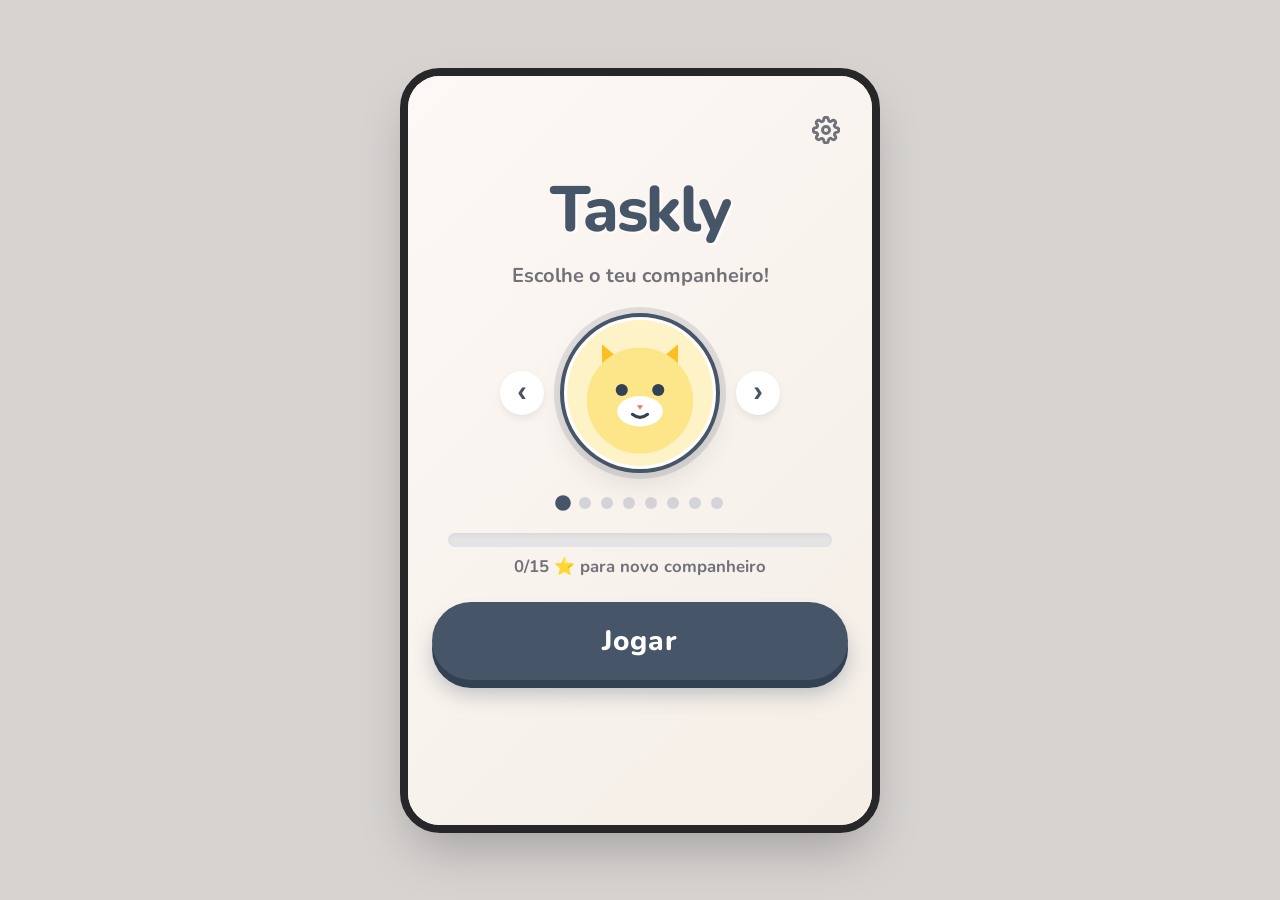
==== commit 292295cd: "Merge branch 'main' of https://github.com/TiagoSampaio-UTAD/HelpGames" ====
--- a/index.html
+++ b/index.html
@@ -5,261 +5,227 @@
     <meta name="viewport" content="width=device-width, initial-scale=1.0, maximum-scale=1.0, user-scalable=no">
     <title>Taskly</title>
     <link rel="stylesheet" href="style.css">
-    <link href="https://fonts.googleapis.com/css2?family=Nunito:wght@400;600;700;800;900&display=swap" rel="stylesheet">
+    <link href="https://fonts.googleapis.com/css2?family=Nunito:wght@400;600;700;800&display=swap" rel="stylesheet">
 </head>
 <body>
-<div id="app-container">
-
-    <!-- ── Ecrã 0: Boas-vindas ── -->
-    <div id="screen-welcome" class="screen active">
-        <div class="welcome-content">
-            <h1 class="app-title">Taskly</h1>
-            <div class="welcome-avatar-ring">
-                <div class="welcome-avatar-inner">
-                    <svg viewBox="0 0 100 100" xmlns="http://www.w3.org/2000/svg">
-                        <circle cx="50" cy="50" r="48" fill="#fef3c7"/>
-                        <path d="M25 45 L25 18 L45 35 Z" fill="#fbbf24"/>
-                        <path d="M75 45 L75 18 L55 35 Z" fill="#fbbf24"/>
-                        <circle cx="50" cy="55" r="35" fill="#fde68a"/>
-                        <ellipse cx="50" cy="62" rx="15" ry="10" fill="#fff"/>
-                        <circle cx="38" cy="48" r="4" fill="#334155"/>
-                        <circle cx="62" cy="48" r="4" fill="#334155"/>
-                        <polygon points="48,58 52,58 50,61" fill="#f87171"/>
-                        <path d="M45 64 Q50 68 55 64" stroke="#334155" stroke-width="2" fill="none" stroke-linecap="round"/>
+    <div id="app-container">
+        <!-- Ecrã 1: Inicial (Home) -->
+        <div id="screen-home" class="screen active">
+            <button class="settings-btn btn-open-settings" aria-label="Definições">
+                <svg width="28" height="28" viewBox="0 0 24 24" fill="none" stroke="currentColor" stroke-width="2.5" stroke-linecap="round" stroke-linejoin="round">
+                    <circle cx="12" cy="12" r="3"></circle>
+                    <path d="M19.4 15a1.65 1.65 0 0 0 .33 1.82l.06.06a2 2 0 0 1 0 2.83 2 2 0 0 1-2.83 0l-.06-.06a1.65 1.65 0 0 0-1.82-.33 1.65 1.65 0 0 0-1 1.51V21a2 2 0 0 1-2 2 2 2 0 0 1-2-2v-.09A1.65 1.65 0 0 0 9 19.4a1.65 1.65 0 0 0-1.82.33l-.06.06a2 2 0 0 1-2.83 0 2 2 0 0 1 0-2.83l.06-.06a1.65 1.65 0 0 0 .33-1.82 1.65 1.65 0 0 0-1.51-1H3a2 2 0 0 1-2-2 2 2 0 0 1 2-2h.09A1.65 1.65 0 0 0 4.6 9a1.65 1.65 0 0 0-.33-1.82l-.06-.06a2 2 0 0 1 0-2.83 2 2 0 0 1 2.83 0l.06.06a1.65 1.65 0 0 0 1.82.33H9a1.65 1.65 0 0 0 1-1.51V3a2 2 0 0 1 2-2 2 2 0 0 1 2 2v.09a1.65 1.65 0 0 0 1 1.51 1.65 1.65 0 0 0 1.82-.33l.06-.06a2 2 0 0 1 2.83 0 2 2 0 0 1 0 2.83l-.06.06a1.65 1.65 0 0 0-.33 1.82V9a1.65 1.65 0 0 0 1.51 1H21a2 2 0 0 1 2 2 2 2 0 0 1-2 2h-.09a1.65 1.65 0 0 0-1.51 1z"></path>
+                </svg>
+            </button>
+            <div class="home-content">
+                <h1 class="app-title">Taskly</h1>
+                <p class="subtitle">Escolhe o teu companheiro!</p>
+                
+                <div class="avatar-carousel">
+                    <button class="carousel-nav" id="btn-prev" aria-label="Avatar anterior">‹</button>
+                    
+                    <div class="carousel-viewport">
+                        <div class="carousel-track" id="carousel-track">
+                            <!-- 1. Gatinho -->
+                            <div class="carousel-slide" data-avatar="gatinho"><div class="avatar-circle"><svg viewBox="0 0 100 100" xmlns="http://www.w3.org/2000/svg"><circle cx="50" cy="50" r="48" fill="#fef3c7"/><path d="M25 45 L25 18 L45 35 Z" fill="#fbbf24"/><path d="M75 45 L75 18 L55 35 Z" fill="#fbbf24"/><circle cx="50" cy="55" r="35" fill="#fde68a"/><ellipse cx="50" cy="62" rx="15" ry="10" fill="#fff"/><circle cx="38" cy="48" r="4" fill="#334155"/><circle cx="62" cy="48" r="4" fill="#334155"/><polygon points="48,58 52,58 50,61" fill="#f87171"/><path d="M45 64 Q50 68 55 64" stroke="#334155" stroke-width="2" fill="none" stroke-linecap="round"/></svg></div></div>
+                            <!-- 2. Cãozinho -->
+                            <div class="carousel-slide" data-avatar="cao"><div class="avatar-circle"><svg viewBox="0 0 100 100" xmlns="http://www.w3.org/2000/svg"><circle cx="50" cy="50" r="48" fill="#ffedd5"/><ellipse cx="25" cy="50" rx="12" ry="25" fill="#d97706" transform="rotate(15 25 50)"/><ellipse cx="75" cy="50" rx="12" ry="25" fill="#d97706" transform="rotate(-15 75 50)"/><circle cx="50" cy="55" r="32" fill="#fcd34d"/><ellipse cx="50" cy="65" rx="18" ry="14" fill="#fff"/><circle cx="40" cy="48" r="4" fill="#334155"/><circle cx="60" cy="48" r="4" fill="#334155"/><ellipse cx="50" cy="60" rx="6" ry="4" fill="#334155"/><path d="M45 68 Q50 72 55 68" stroke="#334155" stroke-width="2" fill="none" stroke-linecap="round"/></svg></div></div>
+                            <!-- 3. Robô fofo -->
+                            <div class="carousel-slide" data-avatar="robo"><div class="avatar-circle"><svg viewBox="0 0 100 100" xmlns="http://www.w3.org/2000/svg"><circle cx="50" cy="50" r="48" fill="#f1f5f9"/><line x1="50" y1="20" x2="50" y2="10" stroke="#94a3b8" stroke-width="4"/><circle cx="50" cy="10" r="4" fill="#ef4444"/><rect x="15" y="45" width="10" height="20" rx="2" fill="#94a3b8"/><rect x="75" y="45" width="10" height="20" rx="2" fill="#94a3b8"/><rect x="25" y="25" width="50" height="50" rx="12" fill="#cbd5e1"/><rect x="32" y="32" width="36" height="26" rx="6" fill="#0f172a"/><ellipse cx="40" cy="45" rx="4" ry="6" fill="#38bdf8"/><ellipse cx="60" cy="45" rx="4" ry="6" fill="#38bdf8"/><rect x="42" y="62" width="16" height="4" rx="2" fill="#38bdf8"/></svg></div></div>
+                            <!-- 4. Coelho -->
+                            <div class="carousel-slide" data-avatar="coelho"><div class="avatar-circle"><svg viewBox="0 0 100 100" xmlns="http://www.w3.org/2000/svg"><circle cx="50" cy="50" r="48" fill="#fdf2f8"/><ellipse cx="38" cy="25" rx="8" ry="25" fill="#fbcfe8"/><ellipse cx="62" cy="25" rx="8" ry="25" fill="#fbcfe8"/><ellipse cx="50" cy="60" rx="30" ry="25" fill="#fff"/><circle cx="40" cy="55" r="4" fill="#334155"/><circle cx="60" cy="55" r="4" fill="#334155"/><circle cx="50" cy="62" r="3" fill="#f472b6"/><path d="M45 66 Q50 69 55 66" stroke="#334155" stroke-width="2" fill="none" stroke-linecap="round"/><rect x="47" y="67" width="6" height="6" rx="1" fill="#fff" stroke="#cbd5e1"/></svg></div></div>
+                            <!-- 5. Estrela -->
+                            <div class="carousel-slide" data-avatar="estrela"><div class="avatar-circle"><svg viewBox="0 0 100 100" xmlns="http://www.w3.org/2000/svg"><circle cx="50" cy="50" r="48" fill="#fffbeb"/><path d="M50 15 L60 38 L85 40 L65 55 L72 78 L50 65 L28 78 L35 55 L15 40 L40 38 Z" fill="#fde047" stroke="#facc15" stroke-width="2" stroke-linejoin="round"/><circle cx="42" cy="48" r="4.5" fill="#334155"/><circle cx="58" cy="48" r="4.5" fill="#334155"/><path d="M45 56 Q50 62 55 56" stroke="#334155" stroke-width="3" fill="none" stroke-linecap="round"/><circle cx="35" cy="50" r="4" fill="#fca5a5" opacity="0.6"/><circle cx="65" cy="50" r="4" fill="#fca5a5" opacity="0.6"/></svg></div></div>
+                            <!-- 6. Pinguim -->
+                            <div class="carousel-slide" data-avatar="pinguim"><div class="avatar-circle"><svg viewBox="0 0 100 100" xmlns="http://www.w3.org/2000/svg"><circle cx="50" cy="50" r="48" fill="#e0f2fe"/><ellipse cx="50" cy="60" rx="35" ry="40" fill="#0f172a"/><path d="M25 55 C 25 30, 40 25, 50 25 C 60 25, 75 30, 75 55 C 75 80, 65 95, 50 95 C 35 95, 25 80, 25 55 Z" fill="#fff"/><circle cx="40" cy="45" r="4" fill="#0f172a"/><circle cx="60" cy="45" r="4" fill="#0f172a"/><polygon points="45,52 55,52 50,60" fill="#f97316"/></svg></div></div>
+                            <!-- 7. Ursinho -->
+                            <div class="carousel-slide" data-avatar="ursinho"><div class="avatar-circle"><svg viewBox="0 0 100 100" xmlns="http://www.w3.org/2000/svg"><circle cx="50" cy="50" r="48" fill="#fef3c7"/><circle cx="28" cy="30" r="14" fill="#92400e"/><circle cx="72" cy="30" r="14" fill="#92400e"/><circle cx="50" cy="55" r="35" fill="#b45309"/><circle cx="50" cy="65" r="15" fill="#fde68a"/><ellipse cx="50" cy="60" rx="7" ry="4" fill="#1c1917"/><path d="M45 68 Q50 72 55 68" stroke="#1c1917" stroke-width="2" fill="none" stroke-linecap="round"/><circle cx="38" cy="48" r="3.5" fill="#1c1917"/><circle cx="62" cy="48" r="3.5" fill="#1c1917"/></svg></div></div>
+                            <!-- 8. Leãozinho -->
+                            <div class="carousel-slide" data-avatar="leao"><div class="avatar-circle"><svg viewBox="0 0 100 100" xmlns="http://www.w3.org/2000/svg"><circle cx="50" cy="50" r="48" fill="#fff7ed"/><path d="M50 10 A40 40 0 0 1 85 30 L90 20 L80 40 A40 40 0 0 1 80 70 L90 80 L75 75 A40 40 0 0 1 25 75 L10 80 L20 70 A40 40 0 0 1 20 40 L10 20 L25 30 A40 40 0 0 1 50 10" fill="#ea580c"/><circle cx="50" cy="50" r="38" fill="#f97316"/><circle cx="30" cy="35" r="8" fill="#fcd34d"/><circle cx="70" cy="35" r="8" fill="#fcd34d"/><circle cx="50" cy="55" r="28" fill="#fbbf24"/><ellipse cx="50" cy="65" rx="14" ry="10" fill="#fff"/><circle cx="40" cy="50" r="3.5" fill="#334155"/><circle cx="60" cy="50" r="3.5" fill="#334155"/><polygon points="45,60 55,60 50,65" fill="#1c1917"/><path d="M46 68 Q50 71 54 68" stroke="#1c1917" stroke-width="2" fill="none" stroke-linecap="round"/></svg></div></div>
+                        </div>
+                    </div>
+                    <button class="carousel-nav" id="btn-next" aria-label="Avatar seguinte">›</button>
+                </div>
+                
+                <div class="carousel-indicators" id="carousel-indicators"></div>
+                
+                <div class="unlock-progress-container" id="stars-progress-container">
+                    <div class="unlock-progress-bar">
+                        <div class="unlock-progress-fill" id="stars-progress-fill"></div>
+                    </div>
+                    <p class="unlock-progress-text" id="stars-progress-text">0/15 ⭐ para novo companheiro</p>
+                </div>
+
+                <button id="btn-play" class="primary-btn">Jogar</button>
+            </div>
+        </div>
+
+        <!-- Ecrã 2: Seleção de Níveis -->
+        <div id="screen-levels" class="screen">
+            <div class="header">
+                <button id="btn-back-levels" class="icon-btn" aria-label="Voltar">
+                    <svg width="24" height="24" viewBox="0 0 24 24" fill="none" xmlns="http://www.w3.org/2000/svg">
+                        <path d="M15 18L9 12L15 6" stroke="currentColor" stroke-width="2.5" stroke-linecap="round" stroke-linejoin="round"/>
                     </svg>
-                </div>
-            </div>
-            <h2 class="welcome-question">Como te chamas?</h2>
-            <p class="welcome-subtitle">Só o teu primeiro nome!</p>
-            <input type="text" id="name-input" class="name-input" placeholder="O teu nome..." maxlength="20" autocomplete="off" autocorrect="off" spellcheck="false">
-            <button id="btn-start" class="primary-btn" disabled>Começar</button>
-            <p id="name-hint-text" class="hint-text">Botão ativo após escrever o nome</p>
-        </div>
+                </button>
+                <h2>Níveis</h2>
+                <div class="header-right-actions">
+                    <div class="stars-total" id="levels-stars-total">⭐ 0</div>
+                    <button class="icon-btn btn-open-settings" aria-label="Definições">
+                    <svg width="22" height="22" viewBox="0 0 24 24" fill="none" stroke="currentColor" stroke-width="2.5" stroke-linecap="round" stroke-linejoin="round">
+                        <circle cx="12" cy="12" r="3"></circle>
+                        <path d="M19.4 15a1.65 1.65 0 0 0 .33 1.82l.06.06a2 2 0 0 1 0 2.83 2 2 0 0 1-2.83 0l-.06-.06a1.65 1.65 0 0 0-1.82-.33 1.65 1.65 0 0 0-1 1.51V21a2 2 0 0 1-2 2 2 2 0 0 1-2-2v-.09A1.65 1.65 0 0 0 9 19.4a1.65 1.65 0 0 0-1.82.33l-.06.06a2 2 0 0 1-2.83 0 2 2 0 0 1 0-2.83l.06-.06a1.65 1.65 0 0 0 .33-1.82 1.65 1.65 0 0 0-1.51-1H3a2 2 0 0 1-2-2 2 2 0 0 1 2-2h.09A1.65 1.65 0 0 0 4.6 9a1.65 1.65 0 0 0-.33-1.82l-.06-.06a2 2 0 0 1 0-2.83 2 2 0 0 1 2.83 0l.06.06a1.65 1.65 0 0 0 1.82.33H9a1.65 1.65 0 0 0 1-1.51V3a2 2 0 0 1 2-2 2 2 0 0 1 2 2v.09a1.65 1.65 0 0 0 1 1.51 1.65 1.65 0 0 0 1.82-.33l.06-.06a2 2 0 0 1 2.83 0 2 2 0 0 1 0 2.83l-.06.06a1.65 1.65 0 0 0-.33 1.82V9a1.65 1.65 0 0 0 1.51 1H21a2 2 0 0 1 2 2 2 2 0 0 1-2 2h-.09a1.65 1.65 0 0 0-1.51 1z"></path>
+                    </svg>
+                </button>
+            </div>
+        </div>
+
+            <div class="levels-container">
+                <!-- Nível 1 -->
+                <div class="level-card unlocked" data-level="1">
+                    <div class="level-icon">1</div>
+                    <div class="level-info">
+                        <h3>Nível 1</h3>
+                        <p>3 passos</p>
+                    </div>
+                    <div class="level-status">
+                        <svg width="26" height="26" viewBox="0 0 24 24" fill="none" xmlns="http://www.w3.org/2000/svg">
+                            <path d="M5 12L10 17L20 7" stroke="#fbbf24" stroke-width="3" stroke-linecap="round" stroke-linejoin="round"/>
+                        </svg>
+                    </div>
+                </div>
+                <!-- Nível 2 -->
+                <div class="level-card locked" data-level="2">
+                    <div class="level-icon">2</div>
+                    <div class="level-info">
+                        <h3>Nível 2</h3>
+                        <p>4 passos</p>
+                    </div>
+                    <div class="level-status">
+                        <svg width="20" height="20" viewBox="0 0 24 24" fill="none" xmlns="http://www.w3.org/2000/svg" class="padlock-svg">
+                            <rect x="5" y="11" width="14" height="10" rx="2" stroke="#a1a1aa" stroke-width="2.5"/>
+                            <path d="M17 11V7C17 4.23858 14.7614 2 12 2C9.23858 2 7 4.23858 7 7V11" stroke="#a1a1aa" stroke-width="2.5" stroke-linecap="round"/>
+                        </svg>
+                    </div>
+                </div>
+                <!-- Nível 3 -->
+                <div class="level-card locked" data-level="3">
+                    <div class="level-icon">3</div>
+                    <div class="level-info">
+                        <h3>Nível 3</h3>
+                        <p>5 passos</p>
+                    </div>
+                    <div class="level-status">
+                         <svg width="20" height="20" viewBox="0 0 24 24" fill="none" xmlns="http://www.w3.org/2000/svg" class="padlock-svg">
+                            <rect x="5" y="11" width="14" height="10" rx="2" stroke="#a1a1aa" stroke-width="2.5"/>
+                            <path d="M17 11V7C17 4.23858 14.7614 2 12 2C9.23858 2 7 4.23858 7 7V11" stroke="#a1a1aa" stroke-width="2.5" stroke-linecap="round"/>
+                        </svg>
+                    </div>
+                </div>
+                <!-- Nível 4 -->
+                <div class="level-card locked" data-level="4">
+                    <div class="level-icon">4</div>
+                    <div class="level-info">
+                        <h3>Nível 4</h3>
+                        <p>6 passos</p>
+                    </div>
+                    <div class="level-status">
+                         <svg width="20" height="20" viewBox="0 0 24 24" fill="none" xmlns="http://www.w3.org/2000/svg" class="padlock-svg">
+                            <rect x="5" y="11" width="14" height="10" rx="2" stroke="#a1a1aa" stroke-width="2.5"/>
+                            <path d="M17 11V7C17 4.23858 14.7614 2 12 2C9.23858 2 7 4.23858 7 7V11" stroke="#a1a1aa" stroke-width="2.5" stroke-linecap="round"/>
+                        </svg>
+                    </div>
+                </div>
+                <!-- Nível 5 -->
+                <div class="level-card locked" data-level="5">
+                    <div class="level-icon">5</div>
+                    <div class="level-info">
+                        <h3>Nível 5</h3>
+                        <p>7 passos</p>
+                    </div>
+                    <div class="level-status">
+                         <svg width="20" height="20" viewBox="0 0 24 24" fill="none" xmlns="http://www.w3.org/2000/svg" class="padlock-svg">
+                            <rect x="5" y="11" width="14" height="10" rx="2" stroke="#a1a1aa" stroke-width="2.5"/>
+                            <path d="M17 11V7C17 4.23858 14.7614 2 12 2C9.23858 2 7 4.23858 7 7V11" stroke="#a1a1aa" stroke-width="2.5" stroke-linecap="round"/>
+                        </svg>
+                    </div>
+                </div>
+            </div>
+        </div>
+
+        <!-- Ecrã 3: Jogo Principal -->
+        <div id="screen-game" class="screen">
+            <div class="game-header">
+                <h2 id="routine-title" class="routine-title">Lavar as mãos</h2>
+                <!-- Seta de voltar de acordo com o pedido, à direita -->
+                <div class="actions" style="display: flex; gap: 8px;">
+                    <button class="icon-btn btn-open-settings" aria-label="Definições">
+                        <svg width="22" height="22" viewBox="0 0 24 24" fill="none" stroke="currentColor" stroke-width="2.5" stroke-linecap="round" stroke-linejoin="round">
+                            <circle cx="12" cy="12" r="3"></circle>
+                            <path d="M19.4 15a1.65 1.65 0 0 0 .33 1.82l.06.06a2 2 0 0 1 0 2.83 2 2 0 0 1-2.83 0l-.06-.06a1.65 1.65 0 0 0-1.82-.33 1.65 1.65 0 0 0-1 1.51V21a2 2 0 0 1-2 2 2 2 0 0 1-2-2v-.09A1.65 1.65 0 0 0 9 19.4a1.65 1.65 0 0 0-1.82.33l-.06.06a2 2 0 0 1-2.83 0 2 2 0 0 1 0-2.83l.06-.06a1.65 1.65 0 0 0 .33-1.82 1.65 1.65 0 0 0-1.51-1H3a2 2 0 0 1-2-2 2 2 0 0 1 2-2h.09A1.65 1.65 0 0 0 4.6 9a1.65 1.65 0 0 0-.33-1.82l-.06-.06a2 2 0 0 1 0-2.83 2 2 0 0 1 2.83 0l.06.06a1.65 1.65 0 0 0 1.82.33H9a1.65 1.65 0 0 0 1-1.51V3a2 2 0 0 1 2-2 2 2 0 0 1 2 2v.09a1.65 1.65 0 0 0 1 1.51 1.65 1.65 0 0 0 1.82-.33l.06-.06a2 2 0 0 1 2.83 0 2 2 0 0 1 0 2.83l-.06.06a1.65 1.65 0 0 0-.33 1.82V9a1.65 1.65 0 0 0 1.51 1H21a2 2 0 0 1 2 2 2 2 0 0 1-2 2h-.09a1.65 1.65 0 0 0-1.51 1z"></path>
+                        </svg>
+                    </button>
+                    <button id="btn-back-game" class="icon-btn" aria-label="Voltar aos Níveis">
+                        <svg width="24" height="24" viewBox="0 0 24 24" fill="none" xmlns="http://www.w3.org/2000/svg">
+                            <path d="M15 18L9 12L15 6" stroke="currentColor" stroke-width="2.5" stroke-linecap="round" stroke-linejoin="round"/>
+                        </svg>
+                    </button>
+                </div>
+            </div>
+            
+            <div class="game-area">
+                <div class="slots-container" id="slots-container">
+                    <!-- Drop zones javascript injeção -->
+                </div>
+            </div>
+            
+            <div class="cards-area" id="cards-container">
+                <!-- Draggable cards javascript injeção -->
+            </div>
+
+            <div id="confirm-container" class="confirm-container hidden">
+                <button id="btn-confirm" class="confirm-btn">Confirmar</button>
+            </div>
+
+            <!-- Overlays de Feedback -->
+            <div id="stars-reward-toast" class="stars-toast hidden">
+                <span id="toast-stars-text">+3 ⭐</span>
+            </div>
+
+            <div id="game-overlay" class="game-overlay hidden">
+                <div class="modal-content">
+                    <h3 id="modal-title">Muito bem!</h3>
+                    <p id="modal-text">Completaste a rotina.</p>
+                    <div class="modal-buttons" id="modal-buttons">
+                        <button id="btn-modal-primary" class="primary-btn">Continuar</button>
+                    </div>
+                </div>
+            </div>
+            
+            <div id="stars-container" class="stars-container hidden"></div>
+        </div>
+
+        <!-- Ecrã/Overlay Definições -->
+        <div id="settings-overlay" class="game-overlay hidden" style="z-index: 1000;">
+            <div class="modal-content" style="max-height: 90vh; overflow-y: auto;">
+                <h3 id="settings-title">Definições</h3>
+                
+                <div class="settings-section">
+                    <h4>Tamanho dos elementos</h4>
+                    <div class="size-options">
+                        <button class="size-btn" data-size="small">Pequeno</button>
+                        <button class="size-btn" data-size="normal">Normal</button>
+                        <button class="size-btn active" data-size="large">Grande</button>
+                    </div>
+                </div>
+
+                <div class="modal-buttons">
+                    <button id="btn-close-settings" class="primary-btn">Fechar</button>
+                </div>
+            </div>
+        </div>
+
     </div>
-
-    <!-- ── Ecrã 1: Inicial (Carrossel) ── -->
-    <div id="screen-home" class="screen">
-        <button class="settings-btn btn-open-settings" aria-label="Definições">
-            <svg width="26" height="26" viewBox="0 0 24 24" fill="none" stroke="currentColor" stroke-width="2.5" stroke-linecap="round" stroke-linejoin="round">
-                <circle cx="12" cy="12" r="3"></circle>
-                <path d="M19.4 15a1.65 1.65 0 0 0 .33 1.82l.06.06a2 2 0 0 1 0 2.83 2 2 0 0 1-2.83 0l-.06-.06a1.65 1.65 0 0 0-1.82-.33 1.65 1.65 0 0 0-1 1.51V21a2 2 0 0 1-2 2 2 2 0 0 1-2-2v-.09A1.65 1.65 0 0 0 9 19.4a1.65 1.65 0 0 0-1.82.33l-.06.06a2 2 0 0 1-2.83 0 2 2 0 0 1 0-2.83l.06-.06a1.65 1.65 0 0 0 .33-1.82 1.65 1.65 0 0 0-1.51-1H3a2 2 0 0 1-2-2 2 2 0 0 1 2-2h.09A1.65 1.65 0 0 0 4.6 9a1.65 1.65 0 0 0-.33-1.82l-.06-.06a2 2 0 0 1 0-2.83 2 2 0 0 1 2.83 0l.06.06a1.65 1.65 0 0 0 1.82.33H9a1.65 1.65 0 0 0 1-1.51V3a2 2 0 0 1 2-2 2 2 0 0 1 2 2v.09a1.65 1.65 0 0 0 1 1.51 1.65 1.65 0 0 0 1.82-.33l.06-.06a2 2 0 0 1 2.83 0 2 2 0 0 1 0 2.83l-.06.06a1.65 1.65 0 0 0-.33 1.82V9a1.65 1.65 0 0 0 1.51 1H21a2 2 0 0 1 2 2 2 2 0 0 1-2 2h-.09a1.65 1.65 0 0 0-1.51 1z"></path>
-            </svg>
-        </button>
-        <div class="home-content">
-            <h1 class="app-title">Taskly</h1>
-            <p class="subtitle" id="home-greeting">Escolhe o teu companheiro!</p>
-            <div class="session-timer-pill" id="home-timer-pill">⏱ <span id="home-timer-text">15:00</span></div>
-
-            <div class="avatar-carousel">
-                <button class="carousel-nav" id="btn-prev" aria-label="Avatar anterior">‹</button>
-                <div class="carousel-viewport">
-                    <div class="carousel-track" id="carousel-track">
-                        <div class="carousel-slide" data-avatar="gatinho"><div class="avatar-circle"><svg viewBox="0 0 100 100" xmlns="http://www.w3.org/2000/svg"><circle cx="50" cy="50" r="48" fill="#fef3c7"/><path d="M25 45 L25 18 L45 35 Z" fill="#fbbf24"/><path d="M75 45 L75 18 L55 35 Z" fill="#fbbf24"/><circle cx="50" cy="55" r="35" fill="#fde68a"/><ellipse cx="50" cy="62" rx="15" ry="10" fill="#fff"/><circle cx="38" cy="48" r="4" fill="#334155"/><circle cx="62" cy="48" r="4" fill="#334155"/><polygon points="48,58 52,58 50,61" fill="#f87171"/><path d="M45 64 Q50 68 55 64" stroke="#334155" stroke-width="2" fill="none" stroke-linecap="round"/></svg></div></div>
-                        <div class="carousel-slide" data-avatar="cao"><div class="avatar-circle"><svg viewBox="0 0 100 100" xmlns="http://www.w3.org/2000/svg"><circle cx="50" cy="50" r="48" fill="#ffedd5"/><ellipse cx="25" cy="50" rx="12" ry="25" fill="#d97706" transform="rotate(15 25 50)"/><ellipse cx="75" cy="50" rx="12" ry="25" fill="#d97706" transform="rotate(-15 75 50)"/><circle cx="50" cy="55" r="32" fill="#fcd34d"/><ellipse cx="50" cy="65" rx="18" ry="14" fill="#fff"/><circle cx="40" cy="48" r="4" fill="#334155"/><circle cx="60" cy="48" r="4" fill="#334155"/><ellipse cx="50" cy="60" rx="6" ry="4" fill="#334155"/><path d="M45 68 Q50 72 55 68" stroke="#334155" stroke-width="2" fill="none" stroke-linecap="round"/></svg></div></div>
-                        <div class="carousel-slide" data-avatar="robo"><div class="avatar-circle"><svg viewBox="0 0 100 100" xmlns="http://www.w3.org/2000/svg"><circle cx="50" cy="50" r="48" fill="#f1f5f9"/><line x1="50" y1="20" x2="50" y2="10" stroke="#94a3b8" stroke-width="4"/><circle cx="50" cy="10" r="4" fill="#ef4444"/><rect x="15" y="45" width="10" height="20" rx="2" fill="#94a3b8"/><rect x="75" y="45" width="10" height="20" rx="2" fill="#94a3b8"/><rect x="25" y="25" width="50" height="50" rx="12" fill="#cbd5e1"/><rect x="32" y="32" width="36" height="26" rx="6" fill="#0f172a"/><ellipse cx="40" cy="45" rx="4" ry="6" fill="#38bdf8"/><ellipse cx="60" cy="45" rx="4" ry="6" fill="#38bdf8"/><rect x="42" y="62" width="16" height="4" rx="2" fill="#38bdf8"/></svg></div></div>
-                        <div class="carousel-slide" data-avatar="coelho"><div class="avatar-circle"><svg viewBox="0 0 100 100" xmlns="http://www.w3.org/2000/svg"><circle cx="50" cy="50" r="48" fill="#fdf2f8"/><ellipse cx="38" cy="25" rx="8" ry="25" fill="#fbcfe8"/><ellipse cx="62" cy="25" rx="8" ry="25" fill="#fbcfe8"/><ellipse cx="50" cy="60" rx="30" ry="25" fill="#fff"/><circle cx="40" cy="55" r="4" fill="#334155"/><circle cx="60" cy="55" r="4" fill="#334155"/><circle cx="50" cy="62" r="3" fill="#f472b6"/><path d="M45 66 Q50 69 55 66" stroke="#334155" stroke-width="2" fill="none" stroke-linecap="round"/><rect x="47" y="67" width="6" height="6" rx="1" fill="#fff" stroke="#cbd5e1"/></svg></div></div>
-                        <div class="carousel-slide" data-avatar="estrela"><div class="avatar-circle"><svg viewBox="0 0 100 100" xmlns="http://www.w3.org/2000/svg"><circle cx="50" cy="50" r="48" fill="#fffbeb"/><path d="M50 15 L60 38 L85 40 L65 55 L72 78 L50 65 L28 78 L35 55 L15 40 L40 38 Z" fill="#fde047" stroke="#facc15" stroke-width="2" stroke-linejoin="round"/><circle cx="42" cy="48" r="4.5" fill="#334155"/><circle cx="58" cy="48" r="4.5" fill="#334155"/><path d="M45 56 Q50 62 55 56" stroke="#334155" stroke-width="3" fill="none" stroke-linecap="round"/><circle cx="35" cy="50" r="4" fill="#fca5a5" opacity="0.6"/><circle cx="65" cy="50" r="4" fill="#fca5a5" opacity="0.6"/></svg></div></div>
-                        <div class="carousel-slide" data-avatar="pinguim"><div class="avatar-circle"><svg viewBox="0 0 100 100" xmlns="http://www.w3.org/2000/svg"><circle cx="50" cy="50" r="48" fill="#e0f2fe"/><ellipse cx="50" cy="60" rx="35" ry="40" fill="#0f172a"/><path d="M25 55 C 25 30, 40 25, 50 25 C 60 25, 75 30, 75 55 C 75 80, 65 95, 50 95 C 35 95, 25 80, 25 55 Z" fill="#fff"/><circle cx="40" cy="45" r="4" fill="#0f172a"/><circle cx="60" cy="45" r="4" fill="#0f172a"/><polygon points="45,52 55,52 50,60" fill="#f97316"/></svg></div></div>
-                        <div class="carousel-slide" data-avatar="ursinho"><div class="avatar-circle"><svg viewBox="0 0 100 100" xmlns="http://www.w3.org/2000/svg"><circle cx="50" cy="50" r="48" fill="#fef3c7"/><circle cx="28" cy="30" r="14" fill="#92400e"/><circle cx="72" cy="30" r="14" fill="#92400e"/><circle cx="50" cy="55" r="35" fill="#b45309"/><circle cx="50" cy="65" r="15" fill="#fde68a"/><ellipse cx="50" cy="60" rx="7" ry="4" fill="#1c1917"/><path d="M45 68 Q50 72 55 68" stroke="#1c1917" stroke-width="2" fill="none" stroke-linecap="round"/><circle cx="38" cy="48" r="3.5" fill="#1c1917"/><circle cx="62" cy="48" r="3.5" fill="#1c1917"/></svg></div></div>
-                        <div class="carousel-slide" data-avatar="leao"><div class="avatar-circle"><svg viewBox="0 0 100 100" xmlns="http://www.w3.org/2000/svg"><circle cx="50" cy="50" r="48" fill="#fff7ed"/><path d="M50 10 A40 40 0 0 1 85 30 L90 20 L80 40 A40 40 0 0 1 80 70 L90 80 L75 75 A40 40 0 0 1 25 75 L10 80 L20 70 A40 40 0 0 1 20 40 L10 20 L25 30 A40 40 0 0 1 50 10" fill="#ea580c"/><circle cx="50" cy="50" r="38" fill="#f97316"/><circle cx="30" cy="35" r="8" fill="#fcd34d"/><circle cx="70" cy="35" r="8" fill="#fcd34d"/><circle cx="50" cy="55" r="28" fill="#fbbf24"/><ellipse cx="50" cy="65" rx="14" ry="10" fill="#fff"/><circle cx="40" cy="50" r="3.5" fill="#334155"/><circle cx="60" cy="50" r="3.5" fill="#334155"/><polygon points="45,60 55,60 50,65" fill="#1c1917"/><path d="M46 68 Q50 71 54 68" stroke="#1c1917" stroke-width="2" fill="none" stroke-linecap="round"/></svg></div></div>
-                    </div>
-                </div>
-                <button class="carousel-nav" id="btn-next" aria-label="Avatar seguinte">›</button>
-            </div>
-            <div class="carousel-indicators" id="carousel-indicators"></div>
-            <div class="unlock-progress-container" id="stars-progress-container">
-                <div class="unlock-progress-bar">
-                    <div class="unlock-progress-fill" id="stars-progress-fill"></div>
-                </div>
-                <p class="unlock-progress-text" id="stars-progress-text">0/15 ⭐ para novo companheiro</p>
-            </div>
-            <button id="btn-play" class="primary-btn">Jogar</button>
-        </div>
-    </div>
-
-    <!-- ── Ecrã 2: Níveis ── -->
-    <div id="screen-levels" class="screen">
-        <div class="header">
-            <button id="btn-back-levels" class="icon-btn" aria-label="Voltar">
-                <svg width="24" height="24" viewBox="0 0 24 24" fill="none"><path d="M15 18L9 12L15 6" stroke="currentColor" stroke-width="2.5" stroke-linecap="round" stroke-linejoin="round"/></svg>
-            </button>
-            <h2>Níveis</h2>
-            <div class="header-right-actions">
-                <div class="session-timer-pill" id="levels-timer-pill">⏱ <span id="levels-timer-text">15:00</span></div>
-                <div class="stars-total" id="levels-stars-total">⭐ 0</div>
-                <button class="icon-btn btn-open-settings" aria-label="Definições">
-                    <svg width="22" height="22" viewBox="0 0 24 24" fill="none" stroke="currentColor" stroke-width="2.5" stroke-linecap="round" stroke-linejoin="round"><circle cx="12" cy="12" r="3"></circle><path d="M19.4 15a1.65 1.65 0 0 0 .33 1.82l.06.06a2 2 0 0 1 0 2.83 2 2 0 0 1-2.83 0l-.06-.06a1.65 1.65 0 0 0-1.82-.33 1.65 1.65 0 0 0-1 1.51V21a2 2 0 0 1-2 2 2 2 0 0 1-2-2v-.09A1.65 1.65 0 0 0 9 19.4a1.65 1.65 0 0 0-1.82.33l-.06.06a2 2 0 0 1-2.83 0 2 2 0 0 1 0-2.83l.06-.06a1.65 1.65 0 0 0 .33-1.82 1.65 1.65 0 0 0-1.51-1H3a2 2 0 0 1-2-2 2 2 0 0 1 2-2h.09A1.65 1.65 0 0 0 4.6 9a1.65 1.65 0 0 0-.33-1.82l-.06-.06a2 2 0 0 1 0-2.83 2 2 0 0 1 2.83 0l.06.06a1.65 1.65 0 0 0 1.82.33H9a1.65 1.65 0 0 0 1-1.51V3a2 2 0 0 1 2-2 2 2 0 0 1 2 2v.09a1.65 1.65 0 0 0 1 1.51 1.65 1.65 0 0 0 1.82-.33l.06-.06a2 2 0 0 1 2.83 0 2 2 0 0 1 0 2.83l-.06.06a1.65 1.65 0 0 0-.33 1.82V9a1.65 1.65 0 0 0 1.51 1H21a2 2 0 0 1 2 2 2 2 0 0 1-2 2h-.09a1.65 1.65 0 0 0-1.51 1z"></path></svg>
-                </button>
-            </div>
-        </div>
-        <div class="levels-container">
-            <div class="level-card unlocked" data-level="1">
-                <div class="level-icon">1</div>
-                <div class="level-info"><h3>Nível 1</h3><p>3 passos</p></div>
-                <div class="level-status"><svg width="26" height="26" viewBox="0 0 24 24" fill="none"><path d="M5 12L10 17L20 7" stroke="#fbbf24" stroke-width="3" stroke-linecap="round" stroke-linejoin="round"/></svg></div>
-            </div>
-            <div class="level-card locked" data-level="2">
-                <div class="level-icon">2</div>
-                <div class="level-info"><h3>Nível 2</h3><p>4 passos</p></div>
-                <div class="level-status"><svg width="20" height="20" viewBox="0 0 24 24" fill="none" class="padlock-svg"><rect x="5" y="11" width="14" height="10" rx="2" stroke="#a1a1aa" stroke-width="2.5"/><path d="M17 11V7C17 4.23858 14.7614 2 12 2C9.23858 2 7 4.23858 7 7V11" stroke="#a1a1aa" stroke-width="2.5" stroke-linecap="round"/></svg></div>
-            </div>
-            <div class="level-card locked" data-level="3">
-                <div class="level-icon">3</div>
-                <div class="level-info"><h3>Nível 3</h3><p>5 passos</p></div>
-                <div class="level-status"><svg width="20" height="20" viewBox="0 0 24 24" fill="none" class="padlock-svg"><rect x="5" y="11" width="14" height="10" rx="2" stroke="#a1a1aa" stroke-width="2.5"/><path d="M17 11V7C17 4.23858 14.7614 2 12 2C9.23858 2 7 4.23858 7 7V11" stroke="#a1a1aa" stroke-width="2.5" stroke-linecap="round"/></svg></div>
-            </div>
-            <div class="level-card locked" data-level="4">
-                <div class="level-icon">4</div>
-                <div class="level-info"><h3>Nível 4</h3><p>6 passos</p></div>
-                <div class="level-status"><svg width="20" height="20" viewBox="0 0 24 24" fill="none" class="padlock-svg"><rect x="5" y="11" width="14" height="10" rx="2" stroke="#a1a1aa" stroke-width="2.5"/><path d="M17 11V7C17 4.23858 14.7614 2 12 2C9.23858 2 7 4.23858 7 7V11" stroke="#a1a1aa" stroke-width="2.5" stroke-linecap="round"/></svg></div>
-            </div>
-            <div class="level-card locked" data-level="5">
-                <div class="level-icon">5</div>
-                <div class="level-info"><h3>Nível 5</h3><p>7 passos</p></div>
-                <div class="level-status"><svg width="20" height="20" viewBox="0 0 24 24" fill="none" class="padlock-svg"><rect x="5" y="11" width="14" height="10" rx="2" stroke="#a1a1aa" stroke-width="2.5"/><path d="M17 11V7C17 4.23858 14.7614 2 12 2C9.23858 2 7 4.23858 7 7V11" stroke="#a1a1aa" stroke-width="2.5" stroke-linecap="round"/></svg></div>
-            </div>
-        </div>
-    </div>
-
-    <!-- ── Ecrã 3: Jogo ── -->
-    <div id="screen-game" class="screen">
-        <div class="game-header">
-            <div class="game-title-wrap">
-                <h2 id="routine-title" class="routine-title">Lavar as mãos</h2>
-                <div class="session-timer-pill timer-game" id="game-timer-pill">⏱ <span id="game-timer-text">15:00</span></div>
-            </div>
-            <div class="game-actions">
-                <button class="icon-btn btn-open-settings" aria-label="Definições">
-                    <svg width="22" height="22" viewBox="0 0 24 24" fill="none" stroke="currentColor" stroke-width="2.5" stroke-linecap="round" stroke-linejoin="round"><circle cx="12" cy="12" r="3"></circle><path d="M19.4 15a1.65 1.65 0 0 0 .33 1.82l.06.06a2 2 0 0 1 0 2.83 2 2 0 0 1-2.83 0l-.06-.06a1.65 1.65 0 0 0-1.82-.33 1.65 1.65 0 0 0-1 1.51V21a2 2 0 0 1-2 2 2 2 0 0 1-2-2v-.09A1.65 1.65 0 0 0 9 19.4a1.65 1.65 0 0 0-1.82.33l-.06.06a2 2 0 0 1-2.83 0 2 2 0 0 1 0-2.83l.06-.06a1.65 1.65 0 0 0 .33-1.82 1.65 1.65 0 0 0-1.51-1H3a2 2 0 0 1-2-2 2 2 0 0 1 2-2h.09A1.65 1.65 0 0 0 4.6 9a1.65 1.65 0 0 0-.33-1.82l-.06-.06a2 2 0 0 1 0-2.83 2 2 0 0 1 2.83 0l.06.06a1.65 1.65 0 0 0 1.82.33H9a1.65 1.65 0 0 0 1-1.51V3a2 2 0 0 1 2-2 2 2 0 0 1 2 2v.09a1.65 1.65 0 0 0 1 1.51 1.65 1.65 0 0 0 1.82-.33l.06-.06a2 2 0 0 1 2.83 0 2 2 0 0 1 0 2.83l-.06.06a1.65 1.65 0 0 0-.33 1.82V9a1.65 1.65 0 0 0 1.51 1H21a2 2 0 0 1 2 2 2 2 0 0 1-2 2h-.09a1.65 1.65 0 0 0-1.51 1z"></path></svg>
-                </button>
-                <button id="btn-back-game" class="icon-btn" aria-label="Voltar">
-                    <svg width="24" height="24" viewBox="0 0 24 24" fill="none"><path d="M15 18L9 12L15 6" stroke="currentColor" stroke-width="2.5" stroke-linecap="round" stroke-linejoin="round"/></svg>
-                </button>
-            </div>
-        </div>
-
-        <div class="game-area">
-            <div class="slots-container" id="slots-container"></div>
-        </div>
-
-        <div class="cards-area" id="cards-container"></div>
-
-        <div id="confirm-container" class="confirm-container hidden">
-            <button id="btn-confirm" class="confirm-btn">✔ Confirmar</button>
-        </div>
-
-        <!-- Companheiro flutuante -->
-        <div id="companion-widget" class="companion-widget">
-            <div id="companion-speech-bubble" class="companion-speech-bubble hidden">
-                <p id="companion-speech-text">Consegues! 💪</p>
-            </div>
-            <div id="companion-mini-avatar" class="companion-mini-avatar"></div>
-        </div>
-
-        <!-- Overlays -->
-        <div id="stars-reward-toast" class="stars-toast hidden"><span id="toast-stars-text">+3 ⭐</span></div>
-        <div id="game-overlay" class="game-overlay hidden">
-            <div class="modal-content">
-                <div id="modal-companion" class="modal-companion"></div>
-                <h3 id="modal-title">Muito bem!</h3>
-                <p id="modal-text">Completaste a rotina.</p>
-                <div class="modal-buttons" id="modal-buttons"></div>
-            </div>
-        </div>
-        <div id="stars-container" class="stars-container hidden"></div>
-    </div>
-
-    <!-- ── Overlay: Definições ── -->
-    <div id="settings-overlay" class="game-overlay hidden" style="z-index:1000;">
-        <div class="modal-content settings-modal">
-            <div class="settings-header">
-                <button id="btn-close-settings" class="icon-btn settings-back-btn" aria-label="Fechar">
-                    <svg width="22" height="22" viewBox="0 0 24 24" fill="none"><path d="M15 18L9 12L15 6" stroke="currentColor" stroke-width="2.5" stroke-linecap="round" stroke-linejoin="round"/></svg>
-                </button>
-                <h3>Definições</h3>
-            </div>
-
-            <div class="settings-body">
-                <!-- PERFIL -->
-                <p class="settings-section-label">PERFIL</p>
-                <div class="settings-card" id="profile-card">
-                    <div class="settings-row-info">
-                        <span class="settings-row-title">Nome</span>
-                        <div class="settings-row-right">
-                            <span id="profile-name-display">—</span>
-                            <span class="edit-icon">✏️</span>
-                        </div>
-                    </div>
-                    <input type="text" id="profile-name-input" class="inline-name-input hidden" maxlength="20" autocomplete="off">
-                </div>
-
-                <!-- APARÊNCIA -->
-                <p class="settings-section-label">APARÊNCIA</p>
-                <div class="settings-card">
-                    <div class="settings-row-info">
-                        <span class="settings-row-title">Paleta de cores</span>
-                        <div class="color-swatches" id="color-swatches">
-                            <button class="swatch active" data-theme="default" style="background:#faf5ed; border:3px solid #475569;" aria-label="Padrão"></button>
-                            <button class="swatch" data-theme="blue" style="background:#dbeafe;" aria-label="Azul"></button>
-                            <button class="swatch" data-theme="green" style="background:#dcfce7;" aria-label="Verde"></button>
-                            <button class="swatch" data-theme="dark" style="background:#1e293b;" aria-label="Escuro"></button>
-                            <button class="swatch" data-theme="minimal" style="background:#f1f5f9;" aria-label="Minimal"></button>
-                        </div>
-                    </div>
-                    <div class="settings-divider"></div>
-                    <div class="settings-row-info">
-                        <span class="settings-row-title">Tamanho dos elementos</span>
-                        <div class="size-options">
-                            <button class="size-btn" data-size="small">P</button>
-                            <button class="size-btn" data-size="normal">N</button>
-                            <button class="size-btn active" data-size="large">G</button>
-                        </div>
-                    </div>
-                </div>
-
-                <!-- SOM -->
-                <p class="settings-section-label">SOM</p>
-                <div class="settings-card">
-                    <div class="settings-row-info">
-                        <span class="settings-row-title">Sons de jogo</span>
-                        <button id="sound-toggle" class="toggle-btn active" role="switch" aria-checked="true">
-                            <div class="toggle-thumb"></div>
-                        </button>
-                    </div>
-                    <div class="settings-divider"></div>
-                    <div class="settings-row-info volume-row">
-                        <div>
-                            <span class="settings-row-title">Volume</span>
-                            <p class="settings-row-sub" id="volume-label">80%</p>
-                        </div>
-                        <input type="range" id="volume-slider" class="volume-slider" min="0" max="100" value="80">
-                    </div>
-                </div>
-            </div>
-
-            <button id="btn-close-settings-bottom" class="primary-btn">Fechar</button>
-        </div>
-    </div>
-
-    <!-- ── Timer Toasts ── -->
-    <div id="timer-warning-toast" class="timer-warning-toast hidden">
-        <span id="timer-warning-text">⏱ Faltam 5 minutos!</span>
-    </div>
-
-    <!-- ── Time Up Overlay ── -->
-    <div id="time-up-overlay" class="game-overlay hidden" style="z-index:900;">
-        <div class="modal-content">
-            <div style="font-size:3rem;margin-bottom:12px;">⏰</div>
-            <h3 id="time-up-title">Pausa para descansar!</h3>
-            <p id="time-up-text">Usaste 15 minutos hoje. Muito bem! 🌟<br>Podes continuar noutro dia.</p>
-            <div class="modal-buttons">
-                <button id="btn-time-continue" class="secondary-btn">Continuar um pouco</button>
-                <button id="btn-time-stop" class="primary-btn">Terminar</button>
-            </div>
-        </div>
-    </div>
-
-</div>
-<script src="app.js"></script>
+    <script src="app.js"></script>
 </body>
-</html>+</html>
--- a/style.css
+++ b/style.css
@@ -1,74 +1,27 @@
-/* ─── RESET & TOKENS ─── */
 :root {
-    --bg-color: #faf5ed;
-    --bg-secondary: #f4eee6;
-    --primary-color: #475569;
+    --bg-color: #faf5ed; 
+    --primary-color: #475569; 
     --primary-hover: #334155;
-    --primary-shadow: #334155;
-    --accent: #fbbf24;
-    --text-main: #27272a;
+    --text-main: #27272a; 
     --text-muted: #71717a;
     --card-bg: #ffffff;
-    --locked-bg: #f4eee6;
-    --border-light: #e2e8f0;
-    --border-radius-lg: 28px;
-    --border-radius-md: 18px;
-    --slot-size: 96px;
-    --card-size: 96px;
-    --card-font: 0.82rem;
-    --card-emoji: 2.2rem;
-}
-
-/* ── COLOUR THEMES ── */
-body.theme-blue {
-    --bg-color: #eff6ff;
-    --bg-secondary: #dbeafe;
-    --primary-color: #1d4ed8;
-    --primary-hover: #1e3a8a;
-    --primary-shadow: #1e3a8a;
-    --card-bg: #ffffff;
-    --locked-bg: #dbeafe;
-    --border-light: #bfdbfe;
-}
-body.theme-green {
-    --bg-color: #f0fdf4;
-    --bg-secondary: #dcfce7;
-    --primary-color: #16a34a;
-    --primary-hover: #15803d;
-    --primary-shadow: #166534;
-    --card-bg: #ffffff;
-    --locked-bg: #dcfce7;
-    --border-light: #bbf7d0;
-}
-body.theme-dark {
-    --bg-color: #0f172a;
-    --bg-secondary: #1e293b;
-    --primary-color: #38bdf8;
-    --primary-hover: #0ea5e9;
-    --primary-shadow: #0284c7;
-    --text-main: #f1f5f9;
-    --text-muted: #94a3b8;
-    --card-bg: #1e293b;
-    --locked-bg: #0f172a;
-    --border-light: #334155;
-    --accent: #fbbf24;
-}
-body.theme-minimal {
-    --bg-color: #f8fafc;
-    --bg-secondary: #f1f5f9;
-    --primary-color: #334155;
-    --primary-hover: #1e293b;
-    --primary-shadow: #0f172a;
-    --card-bg: #ffffff;
-    --locked-bg: #e2e8f0;
-    --border-light: #cbd5e1;
-}
-
-* { box-sizing: border-box; margin: 0; padding: 0; user-select: none; -webkit-tap-highlight-color: transparent; }
+    --locked-bg: #f4eee6; 
+    --border-radius-lg: 32px;
+    --border-radius-md: 20px;
+    --transition: 0.3s cubic-bezier(0.4, 0, 0.2, 1);
+}
+
+* {
+    box-sizing: border-box;
+    margin: 0;
+    padding: 0;
+    user-select: none;
+    -webkit-tap-highlight-color: transparent;
+}
 
 body {
     font-family: 'Nunito', sans-serif;
-    background-color: #c8c5c1;
+    background-color: #d6d3d1;
     display: flex;
     justify-content: center;
     align-items: center;
@@ -77,585 +30,795 @@
 
 #app-container {
     width: 100%;
-    max-width: 480px;
+    max-width: 480px; 
     height: 100vh;
     background-color: var(--bg-color);
-    position: relative; /* REQUIRED: absolute drag cards are positioned relative to this */
+    position: relative;
     overflow: hidden;
-    box-shadow: 0 25px 50px -12px rgba(0,0,0,0.3);
-}
-
-/* SVG sizing inside companion elements */
-.companion-mini-avatar svg,
-.modal-companion svg { width: 100%; height: 100%; display: block; }
+    box-shadow: 0 25px 50px -12px rgba(0, 0, 0, 0.25);
+}
 
 @media (min-width: 481px) {
     #app-container {
-        height: 88vh;
+        height: 85vh;
         max-height: 900px;
-        border-radius: 44px;
-        border: 8px solid #1e293b;
+        border-radius: 40px;
+        border: 8px solid #27272a;
     }
 }
 
-/* ─── SCREEN SYSTEM (no persistent transform = drag works!) ─── */
 .screen {
     position: absolute;
-    top: 0; left: 0;
-    width: 100%; height: 100%;
+    top: 0;
+    left: 0;
+    width: 100%;
+    height: 100%;
     display: flex;
     flex-direction: column;
     padding: 32px 24px;
     opacity: 0;
     pointer-events: none;
-    transition: opacity 0.35s ease;
-}
+    transform: translateX(40px);
+    transition: var(--transition);
+}
+
 .screen.active {
     opacity: 1;
     pointer-events: auto;
-}
-.screen.slide-enter {
-    animation: slideEnter 0.35s ease forwards;
-}
-.screen.slide-leave {
-    animation: slideLeave 0.25s ease forwards;
-}
-@keyframes slideEnter {
-    from { opacity: 0; transform: translateX(30px); }
-    to   { opacity: 1; transform: translateX(0); }
-}
-@keyframes slideLeave {
-    from { opacity: 1; transform: translateX(0); }
-    to   { opacity: 0; transform: translateX(-30px); }
-}
-
-/* ─── WELCOME SCREEN ─── */
-#screen-welcome {
-    background: linear-gradient(160deg, #fdf8f5 0%, #f0e8d8 100%);
-    justify-content: center;
-    align-items: center;
-    text-align: center;
-    gap: 0;
-}
-.welcome-content {
-    display: flex;
-    flex-direction: column;
-    align-items: center;
-    width: 100%;
-    max-width: 320px;
-    gap: 14px;
-}
-.welcome-avatar-ring {
-    width: 130px;
-    height: 130px;
-    border-radius: 50%;
-    background: white;
-    padding: 8px;
-    box-shadow: 0 0 0 5px var(--accent), 0 12px 32px rgba(0,0,0,0.12);
-    margin-bottom: 4px;
-}
-.welcome-avatar-inner {
-    width: 100%;
-    height: 100%;
-    border-radius: 50%;
-    overflow: hidden;
-}
-.welcome-avatar-inner svg { width: 100%; height: 100%; }
-.welcome-question {
-    font-size: 1.7rem;
-    font-weight: 800;
-    color: var(--text-main);
-    margin-top: 4px;
-}
-.welcome-subtitle {
-    font-size: 1rem;
-    color: var(--text-muted);
-    font-weight: 700;
-    margin-top: -6px;
-}
-.name-input {
-    width: 100%;
-    padding: 16px 20px;
-    border: 3px solid var(--border-light);
-    border-radius: var(--border-radius-md);
-    font-family: 'Nunito', sans-serif;
-    font-size: 1.2rem;
-    font-weight: 700;
-    color: var(--text-main);
-    background: var(--card-bg);
-    outline: none;
-    text-align: center;
-    transition: border-color 0.2s;
-}
-.name-input:focus { border-color: var(--primary-color); }
-.hint-text {
-    font-size: 0.9rem;
-    color: var(--text-muted);
-    font-weight: 600;
-    margin-top: -4px;
-}
-
-/* ─── HOME SCREEN ─── */
+    transform: translateX(0);
+}
+
 #screen-home {
-    background: linear-gradient(140deg, #fdf8f5 0%, #f4eee6 100%);
-    justify-content: center;
-}
+    background: linear-gradient(135deg, #fdf8f5 0%, #f4eee6 100%);
+    justify-content: center;
+}
+
 .settings-btn {
     position: absolute;
-    top: 28px; right: 20px;
+    top: 32px;
+    right: 24px;
     background: transparent;
     border: none;
     color: var(--text-muted);
     cursor: pointer;
-    display: flex; justify-content: center; align-items: center;
-    padding: 8px; border-radius: 50%; z-index: 10;
-    transition: transform 0.2s;
-}
-.settings-btn:active { transform: scale(0.85) rotate(45deg); }
+    transition: var(--transition);
+    display: flex;
+    justify-content: center;
+    align-items: center;
+    padding: 8px;
+    border-radius: 50%;
+    z-index: 10;
+}
+
+.settings-btn:active {
+    transform: scale(0.85) rotate(45deg);
+    color: var(--primary-color);
+}
+
 .home-content {
     display: flex;
     flex-direction: column;
     align-items: center;
     text-align: center;
-    margin-top: -4vh;
-    gap: 0;
-}
+    margin-top: -6vh;
+}
+
 .app-title {
-    font-size: 3.8rem;
-    font-weight: 900;
+    font-size: 4rem;
+    font-weight: 800;
     color: var(--primary-color);
+    margin-bottom: 8px;
     letter-spacing: -2px;
-    margin-bottom: 6px;
-}
+    text-shadow: 2px 2px 0px rgba(255, 255, 255, 0.8);
+}
+
 .subtitle {
-    font-size: 1.1rem;
+    font-size: 1.25rem;
     color: var(--text-muted);
-    margin-bottom: 10px;
+    margin-bottom: 24px;
     font-weight: 700;
 }
 
-/* ─── SESSION TIMER PILL ─── */
-.session-timer-pill {
-    display: inline-flex;
-    align-items: center;
-    gap: 4px;
-    background: #f1f5f9;
+.avatar-carousel {
+    display: flex;
+    align-items: center;
+    justify-content: center;
+    gap: 16px;
+    margin-bottom: 24px;
+    width: 100%;
+    padding: 0 10px;
+}
+
+.carousel-viewport {
+    width: 160px;
+    height: 160px;
+    overflow: hidden;
+    position: relative;
+    border-radius: 50%;
+    background: #ffffff;
+    box-shadow: inset 0 2px 10px rgba(0,0,0,0.02), 0 15px 30px -5px rgba(0,0,0,0.1), 0 0 0 6px rgba(71, 85, 105, 0.15);
+    border: 4px solid var(--primary-color);
+}
+
+.carousel-track {
+    display: flex;
+    transition: transform 0.4s cubic-bezier(0.4, 0, 0.2, 1);
+    height: 100%;
+}
+
+.carousel-slide {
+    min-width: 100%;
+    height: 100%;
+    display: flex;
+    justify-content: center;
+    align-items: center;
+}
+
+.carousel-slide.locked {
+    position: relative;
+}
+.carousel-slide.locked .avatar-circle {
+    filter: grayscale(100%) brightness(0.6);
+    opacity: 0.7;
+}
+.carousel-slide.locked::after {
+    content: "🔒";
+    position: absolute;
+    font-size: 2.5rem;
+    z-index: 10;
+    top: 50%;
+    left: 50%;
+    transform: translate(-50%, -50%);
+    text-shadow: 0 2px 10px rgba(0,0,0,0.3);
+}
+
+.avatar-circle {
+    width: 100%;
+    height: 100%;
+    display: flex;
+    justify-content: center;
+    align-items: center;
+}
+
+.avatar-circle svg {
+    width: 100%;
+    height: 100%;
+    object-fit: contain;
+}
+
+.carousel-nav {
+    background: #ffffff;
+    border: none;
+    width: 44px;
+    height: 44px;
+    border-radius: 50%;
+    display: flex;
+    justify-content: center;
+    align-items: center;
+    color: var(--primary-color);
+    font-size: 1.8rem;
+    font-weight: bold;
+    cursor: pointer;
+    transition: var(--transition);
+    box-shadow: 0 4px 10px -2px rgba(0,0,0,0.1);
+    line-height: 0;
+    padding-bottom: 4px;
+}
+
+.carousel-nav:active {
+    transform: scale(0.85);
+    background: #f4eee6;
+}
+
+.carousel-indicators {
+    display: flex;
+    justify-content: center;
+    gap: 10px;
+    margin-bottom: 24px;
+}
+
+.unlock-progress-container {
+    width: 100%;
+    margin-bottom: 24px;
+    padding: 0 16px;
+    display: flex;
+    flex-direction: column;
+    align-items: center;
+}
+.unlock-progress-bar {
+    width: 100%;
+    height: 14px;
+    background-color: #e4e4e7;
+    border-radius: 10px;
+    overflow: hidden;
+    margin-bottom: 8px;
+    box-shadow: inset 0 2px 4px rgba(0,0,0,0.05);
+}
+.unlock-progress-fill {
+    height: 100%;
+    background: linear-gradient(90deg, #f59e0b, #fbbf24);
+    width: 0%;
+    border-radius: 10px;
+    transition: width 0.6s cubic-bezier(0.4, 0, 0.2, 1);
+}
+.unlock-progress-text {
+    font-size: 1.05rem;
     color: var(--text-muted);
-    border: 2px solid var(--border-light);
-    border-radius: 100px;
-    padding: 6px 14px;
-    font-size: 0.95rem;
-    font-weight: 800;
-    margin-bottom: 12px;
-    transition: background 0.3s, color 0.3s, border-color 0.3s;
-}
-.session-timer-pill.warning {
-    background: #fef3c7;
-    color: #b45309;
-    border-color: #fbbf24;
-    animation: timerPulse 1.2s infinite;
-}
-.session-timer-pill.urgent {
-    background: #fee2e2;
-    color: #b91c1c;
-    border-color: #f87171;
-    animation: timerPulse 0.7s infinite;
-}
-@keyframes timerPulse {
-    0%,100% { transform: scale(1); }
-    50% { transform: scale(1.05); }
-}
-.timer-game { margin-bottom: 0; font-size: 0.82rem; padding: 4px 10px; }
-
-/* ─── AVATAR CAROUSEL ─── */
-.avatar-carousel {
-    display: flex; align-items: center; justify-content: center;
-    gap: 12px; margin-bottom: 20px; width: 100%; padding: 0 8px;
-}
-.carousel-viewport {
-    width: 148px; height: 148px;
-    overflow: hidden; position: relative; border-radius: 50%;
-    background: white;
-    box-shadow: 0 0 0 5px var(--accent), 0 12px 30px rgba(0,0,0,0.12);
-    border: 4px solid var(--primary-color);
-}
-.carousel-track { display: flex; transition: transform 0.4s cubic-bezier(0.4,0,0.2,1); height: 100%; }
-.carousel-slide { min-width: 100%; height: 100%; display: flex; justify-content: center; align-items: center; }
-.carousel-slide.locked { position: relative; }
-.carousel-slide.locked .avatar-circle { filter: grayscale(100%) brightness(0.6); opacity: 0.7; }
-.carousel-slide.locked::after { content:"🔒"; position:absolute; font-size:2.5rem; z-index:10; top:50%; left:50%; transform:translate(-50%,-50%); }
-.avatar-circle { width: 100%; height: 100%; display: flex; justify-content: center; align-items: center; }
-.avatar-circle svg { width: 100%; height: 100%; }
-.carousel-nav {
-    background: white; border: none; width: 44px; height: 44px; border-radius: 50%;
-    display: flex; justify-content: center; align-items: center;
-    color: var(--primary-color); font-size: 1.8rem; font-weight: bold; cursor: pointer;
-    box-shadow: 0 4px 10px rgba(0,0,0,0.1); line-height: 0; padding-bottom: 2px;
-    transition: transform 0.15s;
-}
-.carousel-nav:active { transform: scale(0.85); }
-.carousel-indicators { display: flex; justify-content: center; gap: 8px; margin-bottom: 20px; }
-.dot { width: 11px; height: 11px; border-radius: 50%; background: #d4d4d8; cursor: pointer; transition: all 0.2s; }
-.dot.active { background: var(--primary-color); transform: scale(1.3); }
-.unlock-progress-container { width: 100%; margin-bottom: 20px; padding: 0 12px; display: flex; flex-direction: column; align-items: center; }
-.unlock-progress-bar { width: 100%; height: 12px; background: #e4e4e7; border-radius: 10px; overflow: hidden; margin-bottom: 6px; }
-.unlock-progress-fill { height: 100%; background: linear-gradient(90deg, #f59e0b, #fbbf24); width: 0%; border-radius: 10px; transition: width 0.6s cubic-bezier(0.4,0,0.2,1); }
-.unlock-progress-text { font-size: 0.95rem; color: var(--text-muted); font-weight: 700; }
-
-/* ─── BUTTONS ─── */
+    font-weight: 700;
+}
+
+.dot {
+    width: 12px;
+    height: 12px;
+    border-radius: 50%;
+    background: #d4d4d8;
+    cursor: pointer;
+    transition: var(--transition);
+}
+
+.dot.active {
+    background: var(--primary-color);
+    transform: scale(1.3);
+}
+
 .primary-btn {
     background-color: var(--primary-color);
-    color: white; border: none;
-    padding: 18px 40px; border-radius: 100px;
-    font-size: 1.6rem; font-weight: 800; width: 100%;
-    cursor: pointer; transition: all 0.15s;
-    box-shadow: 0 7px 0 var(--primary-shadow), 0 12px 20px rgba(71,85,105,0.25);
-    font-family: 'Nunito', sans-serif; letter-spacing: 0.5px;
-}
-.primary-btn:not(:disabled):active { transform: translateY(7px); box-shadow: 0 0 0 var(--primary-shadow); }
-.primary-btn:disabled { opacity: 0.45; cursor: not-allowed; box-shadow: none; transform: none; }
-.secondary-btn {
-    background: transparent; color: var(--text-muted);
-    border: 3px solid #e4e4e7; padding: 16px 28px;
-    border-radius: 100px; font-size: 1.2rem; font-weight: 800;
-    cursor: pointer; font-family: inherit; transition: all 0.15s;
-}
-.secondary-btn:active { background: #f4f4f5; transform: scale(0.96); }
-
-/* ─── LEVELS SCREEN ─── */
-#screen-levels { background-color: var(--bg-color); }
-.header { display: flex; align-items: center; margin-bottom: 28px; padding-top: 12px; gap: 12px; }
+    color: white;
+    border: none;
+    padding: 20px 48px;
+    border-radius: 100px;
+    font-size: 1.75rem;
+    font-weight: 800;
+    width: 100%;
+    cursor: pointer;
+    transition: var(--transition);
+    box-shadow: 0 8px 0px #334155, 0 15px 20px rgba(71, 85, 105, 0.3);
+    font-family: 'Nunito', sans-serif;
+    letter-spacing: 1px;
+}
+
+.primary-btn:not(:disabled):active {
+    transform: translateY(8px);
+    box-shadow: 0 0px 0px #334155;
+}
+
+#screen-levels {
+    background-color: var(--bg-color);
+}
+
+.header {
+    display: flex;
+    align-items: center;
+    margin-bottom: 32px;
+    padding-top: 16px;
+}
+
 .icon-btn {
-    background: var(--card-bg); border: none; width: 52px; height: 52px;
-    border-radius: var(--border-radius-md); display: flex; justify-content: center; align-items: center;
-    cursor: pointer; box-shadow: 0 4px 6px rgba(0,0,0,0.05); color: var(--text-main);
-    transition: transform 0.15s; flex-shrink: 0;
-}
-.icon-btn:active { transform: scale(0.9); }
-.header h2 { font-size: 2rem; color: var(--text-main); font-weight: 800; flex: 1; }
-.header-right-actions { display: flex; align-items: center; gap: 10px; }
-.stars-total { background: #fef3c7; color: #d97706; padding: 7px 14px; border-radius: 100px; font-weight: 800; font-size: 1.1rem; box-shadow: 0 2px 4px rgba(0,0,0,0.05); border: 2px solid #fde68a; }
-.levels-container { display: flex; flex-direction: column; gap: 14px; overflow-y: auto; padding-bottom: 32px; padding-right: 4px; scrollbar-width: thin; scrollbar-color: #d4d4d8 transparent; }
-.levels-container::-webkit-scrollbar { width: 5px; }
-.levels-container::-webkit-scrollbar-thumb { background: #d4d4d8; border-radius: 10px; }
+    background: white;
+    border: none;
+    width: 56px;
+    height: 56px;
+    border-radius: var(--border-radius-md);
+    display: flex;
+    justify-content: center;
+    align-items: center;
+    cursor: pointer;
+    box-shadow: 0 4px 6px -1px rgba(0, 0, 0, 0.05);
+    color: var(--text-main);
+    transition: var(--transition);
+}
+
+.icon-btn:active {
+    transform: scale(0.9) translateY(2px);
+}
+
+.header h2 {
+    font-size: 2.25rem;
+    color: var(--text-main);
+    margin-left: 20px;
+    font-weight: 800;
+    flex: 1;
+}
+
+.header-right-actions {
+    display: flex;
+    align-items: center;
+    gap: 16px;
+}
+
+.stars-total {
+    background: #fef3c7;
+    color: #d97706;
+    padding: 8px 16px;
+    border-radius: 100px;
+    font-weight: 800;
+    font-size: 1.3rem;
+    box-shadow: 0 4px 6px -1px rgba(0,0,0,0.05);
+    display: flex;
+    align-items: center;
+    border: 2px solid #fde68a;
+}
+
+.levels-container {
+    display: flex;
+    flex-direction: column;
+    gap: 20px;
+    overflow-y: auto;
+    padding-bottom: 40px;
+    padding-right: 8px;
+    scrollbar-width: thin;
+    scrollbar-color: #d4d4d8 transparent;
+}
+
+.levels-container::-webkit-scrollbar {
+    width: 6px;
+}
+.levels-container::-webkit-scrollbar-thumb {
+    background-color: #d4d4d8;
+    border-radius: 10px;
+}
+
 .level-card {
-    background: var(--card-bg); border-radius: var(--border-radius-lg);
-    padding: 20px 24px; display: flex; align-items: center;
-    box-shadow: 0 6px 12px rgba(0,0,0,0.04); border: 3px solid transparent;
-    transition: all 0.2s;
-}
-.level-card.unlocked { cursor: pointer; }
-.level-card.unlocked:active { transform: scale(0.97); box-shadow: 0 2px 4px rgba(0,0,0,0.05); }
-.level-card.locked { background: var(--locked-bg); opacity: 0.7; box-shadow: none; border: 2px dashed #d4d4d8; }
-.level-icon { width: 60px; height: 60px; border-radius: 16px; display: flex; justify-content: center; align-items: center; font-size: 1.6rem; font-weight: 800; margin-right: 18px; flex-shrink: 0; }
-.unlocked .level-icon { background: #f1f5f9; color: var(--primary-color); }
-.locked .level-icon { background: #e4e4e7; color: #a1a1aa; }
-.level-info { flex: 1; }
-.level-info h3 { font-size: 1.2rem; color: var(--text-main); font-weight: 800; margin-bottom: 4px; }
-.level-info p { font-size: 0.95rem; color: var(--text-muted); font-weight: 700; display: flex; align-items: center; }
-.level-info p::before { content: "•"; color: var(--primary-color); font-size: 1.4rem; line-height: 0; margin-right: 6px; }
-.locked .level-info p::before { color: #d4d4d8; }
-.level-status { width: 44px; height: 44px; display: flex; justify-content: center; align-items: center; border-radius: 50%; }
-.unlocked .level-status { background: #fef3c7; }
-.locked .level-status { background: #f4f4f5; }
-
-/* ─── GAME SCREEN ─── */
+    background: var(--card-bg);
+    border-radius: var(--border-radius-lg);
+    padding: 24px;
+    display: flex;
+    align-items: center;
+    box-shadow: 0 10px 15px -3px rgba(0, 0, 0, 0.03);
+    border: 3px solid transparent;
+    transition: var(--transition);
+}
+
+.level-card.unlocked {
+    cursor: pointer;
+}
+
+.level-card.unlocked:active {
+    transform: scale(0.96);
+    box-shadow: 0 4px 6px -1px rgba(0, 0, 0, 0.05);
+}
+
+.level-card.locked {
+    background: var(--locked-bg);
+    opacity: 0.8;
+    box-shadow: none;
+    border: 2px dashed #d4d4d8;
+}
+
+.level-icon {
+    width: 64px;
+    height: 64px;
+    border-radius: 20px;
+    display: flex;
+    justify-content: center;
+    align-items: center;
+    font-size: 1.75rem;
+    font-weight: 800;
+    margin-right: 20px;
+}
+
+.unlocked .level-icon {
+    background-color: #f1f5f9;
+    color: var(--primary-color);
+}
+
+.locked .level-icon {
+    background-color: #e4e4e7;
+    color: #a1a1aa;
+}
+
+.level-info {
+    flex: 1;
+}
+
+.level-info h3 {
+    font-size: 1.3rem;
+    color: var(--text-main);
+    font-weight: 800;
+    margin-bottom: 6px;
+}
+
+.level-info p {
+    font-size: 1.05rem;
+    color: var(--text-muted);
+    font-weight: 700;
+    display: flex;
+    align-items: center;
+}
+
+.level-info p::before {
+    content: "•";
+    color: var(--primary-color);
+    font-size: 1.5rem;
+    line-height: 0;
+    margin-right: 8px;
+}
+
+.locked .level-info p::before {
+    color: #d4d4d8;
+}
+
+.level-status {
+    width: 48px;
+    height: 48px;
+    display: flex;
+    justify-content: center;
+    align-items: center;
+    background: #faf5ed;
+    border-radius: 50%;
+}
+
+.unlocked .level-status {
+    background: #fef3c7;
+}
+
+.locked .level-status {
+    background: #f4f4f5;
+}
+
+/* --- Ecrã 3: Jogo Principal --- */
 #screen-game {
     background-color: var(--bg-color);
-    padding: 20px 12px 12px;
-}
+    padding-left: 12px;
+    padding-right: 12px;
+    padding-bottom: 16px;
+}
+
 .game-header {
-    display: flex; align-items: center; justify-content: space-between;
-    margin-bottom: 16px; padding: 0 4px;
-}
-.game-title-wrap { display: flex; flex-direction: column; gap: 4px; flex: 1; min-width: 0; }
-.routine-title { font-size: 1.3rem; color: var(--primary-color); font-weight: 800; line-height: 1.2; }
-.game-actions { display: flex; gap: 8px; flex-shrink: 0; margin-left: 10px; }
+    display: flex;
+    align-items: center;
+    justify-content: space-between;
+    margin-bottom: 24px;
+    padding-top: 12px;
+    padding-left: 8px;
+    padding-right: 8px;
+}
+
+.routine-title {
+    font-size: 1.4rem;
+    color: var(--primary-color);
+    font-weight: 800;
+    line-height: 1.2;
+    flex: 1;
+}
+
 .game-area {
-    display: flex; justify-content: center; align-items: center;
-    margin-bottom: 14px; background: var(--card-bg);
-    border-radius: var(--border-radius-lg); padding: 16px 8px;
-    box-shadow: 0 6px 12px rgba(0,0,0,0.04); width: 100%;
-}
-.slots-container { display: flex; gap: 8px; width: 100%; justify-content: center; flex-wrap: wrap; }
+    display: flex;
+    flex-direction: column;
+    justify-content: center;
+    align-items: center;
+    margin-bottom: 20px;
+    background: #ffffff;
+    border-radius: var(--border-radius-lg);
+    padding: 24px 8px;
+    box-shadow: 0 10px 15px -3px rgba(0,0,0,0.03);
+    border: 3px solid transparent;
+    width: 100%;
+}
+
+.slots-container {
+    display: flex;
+    gap: 8px;
+    width: 100%;
+    justify-content: center;
+    flex-wrap: wrap; 
+}
+
 .drag-slot {
-    width: var(--slot-size); height: var(--slot-size); flex-shrink: 0;
-    background: var(--bg-secondary); border: 3px dashed #d4d4d8;
-    border-radius: var(--border-radius-md); display: flex; justify-content: center; align-items: center;
-    transition: background 0.2s, border-color 0.2s, transform 0.15s;
-}
-.drag-slot.highlight { background: #fef3c7; border-color: #f59e0b; transform: scale(1.06); }
-
-/* ─── DRAG CARDS ─── */
+    width: 96px;
+    height: 96px;
+    flex-shrink: 0;
+    background: #f4eee6;
+    border: 3px dashed #d4d4d8;
+    border-radius: var(--border-radius-md);
+    display: flex;
+    justify-content: center;
+    align-items: center;
+    transition: var(--transition);
+}
+
+.drag-slot.highlight {
+    background: #fef3c7;
+    border-color: #f59e0b;
+    transform: scale(1.05);
+}
+
 .cards-area {
-    display: flex; flex-wrap: wrap; gap: 8px; justify-content: center;
-    align-content: flex-start; width: 100%; flex: 1;
-    overflow-y: auto; min-height: 0;
-    -ms-overflow-style: none; scrollbar-width: none;
-}
-.cards-area::-webkit-scrollbar { display: none; }
-
+    display: flex;
+    flex-wrap: wrap;
+    gap: 8px;
+    justify-content: center;
+    align-content: flex-start;
+    padding-bottom: 40px;
+    width: 100%;
+    flex: 1;
+    overflow-y: auto;
+    min-height: 0;
+    -ms-overflow-style: none;  
+    scrollbar-width: none;  
+}
+.cards-area::-webkit-scrollbar {
+    display: none;
+}
+
+.confirm-container {
+    width: 100%;
+    display: flex;
+    justify-content: center;
+    padding: 0 16px 20px 16px;
+    z-index: 50;
+    transition: var(--transition);
+}
+.confirm-container.hidden {
+    display: none;
+}
+.confirm-btn {
+    background-color: #7EB87E;
+    color: white;
+    border: none;
+    padding: 16px 40px;
+    border-radius: 100px;
+    font-size: 1.5rem;
+    font-weight: 800;
+    cursor: pointer;
+    transition: var(--transition);
+    box-shadow: 0 6px 0px #5a9a5a, 0 10px 15px rgba(126, 184, 126, 0.3);
+    font-family: inherit;
+    letter-spacing: 1px;
+    width: 100%;
+    max-width: 320px;
+}
+.confirm-btn:active {
+    transform: translateY(6px);
+    box-shadow: 0 0px 0px #5a9a5a;
+}
+
+/* Draggable cards */
 .drag-card {
-    background: var(--card-bg);
+    background-color: var(--card-bg);
     color: var(--primary-color);
+    padding: 4px;
     border-radius: var(--border-radius-md);
-    box-shadow: 0 4px 0 #cbd5e1, 0 6px 12px rgba(0,0,0,0.06);
-    border: 2px solid var(--border-light);
-    cursor: grab; touch-action: none;
-    width: var(--card-size); height: var(--card-size); flex-shrink: 0;
-    z-index: 100; transition: transform 0.1s, box-shadow 0.1s;
-    display: flex; flex-direction: column; justify-content: center; align-items: center;
-    gap: 4px; padding: 6px 4px;
-    /* IMPORTANT: no pointer-events:none here, only on dragging class */
-}
-.drag-card:active { cursor: grabbing; }
-.drag-card .card-emoji {
-    font-size: var(--card-emoji);
-    line-height: 1;
-    display: block;
-}
-.drag-card .card-text {
-    font-size: var(--card-font);
+    font-size: 0.95rem;
     font-weight: 800;
     text-align: center;
-    line-height: 1.2;
+    box-shadow: 0 4px 0px #cbd5e1, 0 8px 12px rgba(0,0,0,0.05);
+    border: 2px solid #e2e8f0;
+    cursor: grab;
+    user-select: none;
+    touch-action: none;
+    width: 96px;
+    height: 96px;
+    flex-shrink: 0;
+    word-wrap: break-word;
     word-break: normal;
     hyphens: auto;
-    max-width: 88px;
-}
+    z-index: 100;
+    transition: transform 0.1s, box-shadow 0.1s;
+    display: flex;
+    flex-direction: column;
+    justify-content: center;
+    align-items: center;
+}
+
+.drag-card:active {
+    cursor: grabbing;
+    transform: translateY(4px);
+    box-shadow: 0 2px 0px #cbd5e1;
+}
+
 .drag-card.dragging {
-    position: absolute; /* absolute to app-container, avoids transform clipping */
+    position: fixed;
     pointer-events: none;
-    opacity: 0.96;
-    transform: scale(1.1) rotate(2deg);
+    opacity: 0.95;
+    transform: scale(1.1);
     z-index: 9999;
-    box-shadow: 0 16px 32px rgba(0,0,0,0.2);
-    cursor: grabbing;
-}
+    box-shadow: 0 15px 30px rgba(0,0,0,0.15);
+}
+
 .drag-card.slotted {
-    background: var(--primary-color);
+    background-color: var(--primary-color);
     color: white;
-    box-shadow: 0 3px 6px rgba(0,0,0,0.12);
-    border: none; cursor: grab;
-    width: 100%; height: 100%; max-width: none; margin: 0; padding: 6px;
-    border-radius: calc(var(--border-radius-md) - 5px);
-    animation: popIn 0.3s cubic-bezier(0.175,0.885,0.32,1.275);
-}
-@keyframes popIn { 0%{transform:scale(0.75)} 100%{transform:scale(1)} }
-
-/* ─── CONFIRM BUTTON ─── */
-.confirm-container {
-    width: 100%; display: flex; justify-content: center; padding: 0 16px 8px;
-    z-index: 50;
-}
-.confirm-container.hidden { display: none; }
-.confirm-btn {
-    background: #5aaa65; color: white; border: none;
-    padding: 15px 36px; border-radius: 100px;
-    font-size: 1.4rem; font-weight: 800; cursor: pointer;
-    box-shadow: 0 6px 0 #3d8a47, 0 10px 16px rgba(90,170,101,0.3);
-    font-family: inherit; letter-spacing: 0.5px; width: 100%; max-width: 300px;
-    transition: all 0.15s;
-}
-.confirm-btn:active { transform: translateY(6px); box-shadow: 0 0 0 #3d8a47; }
-
-/* ─── COMPANION WIDGET ─── */
-.companion-widget {
-    position: absolute; bottom: 80px; right: 12px;
-    display: flex; flex-direction: column; align-items: flex-end;
-    z-index: 200; pointer-events: none;
-}
-.companion-mini-avatar {
-    width: 58px; height: 58px; border-radius: 50%;
-    background: white; padding: 3px;
-    box-shadow: 0 4px 12px rgba(0,0,0,0.15), 0 0 0 3px var(--accent);
-    overflow: hidden; transition: transform 0.3s cubic-bezier(0.175,0.885,0.32,1.275);
-}
-.companion-mini-avatar svg { width: 100%; height: 100%; }
-.companion-mini-avatar.bounce { animation: companionBounce 0.5s ease; }
-@keyframes companionBounce {
-    0%  { transform: scale(1); }
-    30% { transform: scale(1.3) rotate(-8deg); }
-    60% { transform: scale(0.95) rotate(4deg); }
-    100%{ transform: scale(1); }
-}
-.companion-speech-bubble {
-    background: white; border: 3px solid var(--accent);
-    border-radius: 18px 18px 4px 18px;
-    padding: 8px 14px; margin-bottom: 8px;
-    box-shadow: 0 4px 12px rgba(0,0,0,0.1);
-    max-width: 160px;
-    animation: bubblePop 0.3s cubic-bezier(0.175,0.885,0.32,1.275);
-}
-.companion-speech-bubble.hidden { display: none; }
-@keyframes bubblePop { 0%{transform:scale(0) translateY(10px)} 100%{transform:scale(1) translateY(0)} }
-.companion-speech-bubble p {
-    font-size: 0.88rem; font-weight: 800; color: var(--primary-color);
-    text-align: right; line-height: 1.3;
-}
-
-/* ─── MODAL COMPANION (large) ─── */
-.modal-companion {
-    width: 90px; height: 90px; border-radius: 50%; margin: 0 auto 12px;
-    background: var(--bg-secondary); padding: 4px;
-    box-shadow: 0 0 0 4px var(--accent);
-    animation: modalCompanionEntry 0.5s cubic-bezier(0.175,0.885,0.32,1.275);
-}
-.modal-companion svg { width: 100%; height: 100%; }
-.modal-companion:empty { display: none; }
-@keyframes modalCompanionEntry { 0%{transform:scale(0) rotate(-10deg)} 100%{transform:scale(1) rotate(0)} }
-
-/* ─── OVERLAYS & MODALS ─── */
+    box-shadow: 0 4px 6px rgba(0,0,0,0.1);
+    border: none;
+    cursor: grab;
+    width: 100%;
+    height: 100%;
+    max-width: none;
+    margin: 0;
+    padding: 8px;
+    border-radius: calc(var(--border-radius-md) - 4px);
+    animation: popIn 0.3s cubic-bezier(0.175, 0.885, 0.32, 1.275);
+}
+
+@keyframes popIn {
+    0% { transform: scale(0.8); }
+    100% { transform: scale(1); }
+}
+
 .game-overlay {
-    position: absolute; top: 0; left: 0; width: 100%; height: 100%;
-    background: rgba(250,245,237,0.88);
-    backdrop-filter: blur(5px); display: flex; justify-content: center; align-items: center;
-    z-index: 500; transition: opacity 0.3s;
-}
-.game-overlay.hidden { opacity: 0; pointer-events: none; }
+    position: absolute;
+    top: 0; left: 0;
+    width: 100%; height: 100%;
+    background: rgba(250, 245, 237, 0.85); 
+    backdrop-filter: blur(4px);
+    display: flex;
+    justify-content: center;
+    align-items: center;
+    z-index: 500;
+    transition: opacity 0.3s ease;
+}
+
+.game-overlay.hidden {
+    opacity: 0;
+    pointer-events: none;
+}
+
 .modal-content {
-    background: var(--card-bg); padding: 36px 28px; border-radius: var(--border-radius-lg);
-    box-shadow: 0 20px 40px rgba(0,0,0,0.12), 0 0 0 8px rgba(250,245,237,0.5);
-    text-align: center; width: 88%; max-width: 340px;
-    transition: transform 0.4s cubic-bezier(0.175,0.885,0.32,1.275);
-}
-.game-overlay.hidden .modal-content { transform: scale(0.85); }
-.modal-content h3 { font-size: 2rem; color: var(--primary-color); margin-bottom: 10px; font-weight: 800; }
-.modal-content p { font-size: 1.05rem; color: var(--text-main); margin-bottom: 28px; font-weight: 700; line-height: 1.5; }
-.modal-buttons { display: flex; flex-direction: column; gap: 12px; }
-
-/* ─── STARS ─── */
-.stars-container { position: absolute; top: 50%; left: 50%; transform: translate(-50%,-50%); width: 100%; height: 100%; z-index: 1000; pointer-events: none; }
-.stars-container.hidden { display: none; }
-.floating-star { position: absolute; top: 50%; left: 50%; margin: -12px 0 0 -12px; opacity: 0; animation: burst 1.2s ease-out forwards; }
+    background: white;
+    padding: 40px 32px;
+    border-radius: var(--border-radius-lg);
+    box-shadow: 0 20px 25px -5px rgba(0,0,0,0.1), 0 0 0 8px rgba(250, 245, 237, 0.5);
+    text-align: center;
+    width: 85%;
+    max-width: 340px;
+    transform: scale(1);
+    transition: transform 0.4s cubic-bezier(0.175, 0.885, 0.32, 1.275);
+}
+
+.game-overlay.hidden .modal-content {
+    transform: scale(0.8);
+}
+
+.modal-content h3 {
+    font-size: 2.2rem;
+    color: var(--primary-color);
+    margin-bottom: 12px;
+    font-weight: 800;
+}
+
+.modal-content p {
+    font-size: 1.1rem;
+    color: var(--text-main);
+    margin-bottom: 32px;
+    font-weight: 700;
+}
+
+.modal-buttons {
+    display: flex;
+    flex-direction: column;
+    gap: 16px;
+}
+
+.secondary-btn {
+    background-color: transparent;
+    color: var(--text-muted);
+    border: 3px solid #e4e4e7;
+    padding: 18px 32px;
+    border-radius: 100px;
+    font-size: 1.3rem;
+    font-weight: 800;
+    cursor: pointer;
+    font-family: inherit;
+    transition: var(--transition);
+}
+
+.secondary-btn:active {
+    background-color: #f4f4f5;
+    transform: scale(0.96);
+}
+
+.stars-container {
+    position: absolute;
+    top: 50%;
+    left: 50%;
+    transform: translate(-50%, -50%);
+    width: 100%;
+    height: 100%;
+    z-index: 1000;
+    pointer-events: none;
+}
+
+.stars-container.hidden {
+    display: none;
+}
+
+.floating-star {
+    position: absolute;
+    top: 50%; left: 50%;
+    margin-top: -12px; margin-left: -12px;
+    opacity: 0;
+    animation: burst 1.2s ease-out forwards;
+}
+
 @keyframes burst {
-    0%   { transform: scale(0) translate(0,0) rotate(0deg); opacity: 1; }
-    50%  { opacity: 1; transform: scale(1.5) translate(var(--rx),var(--ry)) rotate(180deg); }
-    100% { transform: scale(0.5) translate(calc(var(--rx)*1.5),calc(var(--ry)*1.5)) rotate(360deg); opacity: 0; }
-}
+    0% { transform: scale(0) translate(0, 0) rotate(0deg); opacity: 1; }
+    50% { opacity: 1; transform: scale(1.5) translate(var(--rx), var(--ry)) rotate(180deg); }
+    100% { transform: scale(0.5) translate(calc(var(--rx) * 1.5), calc(var(--ry) * 1.5)) rotate(360deg); opacity: 0; }
+}
+
 .stars-toast {
-    position: absolute; top: 40%; left: 50%;
-    transform: translate(-50%,-50%) scale(0.5);
-    background: rgba(254,243,199,0.96); border: 4px solid #fbbf24;
-    padding: 20px 36px; border-radius: 100px;
-    color: #d97706; font-size: 2.2rem; font-weight: 800;
-    z-index: 600; opacity: 0; pointer-events: none;
-    box-shadow: 0 12px 28px rgba(0,0,0,0.12);
-}
-.stars-toast.show { animation: toastPop 1.8s forwards ease-out; }
+    position: absolute;
+    top: 45%;
+    left: 50%;
+    transform: translate(-50%, -50%) scale(0.5);
+    background: rgba(254, 243, 199, 0.95);
+    border: 4px solid #fbbf24;
+    padding: 24px 40px;
+    border-radius: 100px;
+    color: #d97706;
+    font-size: 2.5rem;
+    font-weight: 800;
+    z-index: 600;
+    opacity: 0;
+    pointer-events: none;
+    box-shadow: 0 15px 30px rgba(0,0,0,0.15);
+}
+.stars-toast.show {
+    animation: toastPop 1.8s forwards ease-out;
+}
 @keyframes toastPop {
-    0%  { transform: translate(-50%, -10px) scale(0.5); opacity: 0; }
+    0% { transform: translate(-50%, -10px) scale(0.5); opacity: 0; }
     15% { transform: translate(-50%, -50px) scale(1.1); opacity: 1; }
     25% { transform: translate(-50%, -50px) scale(1); opacity: 1; }
     85% { transform: translate(-50%, -50px) scale(1); opacity: 1; }
-    100%{ transform: translate(-50%, -90px) scale(0.8); opacity: 0; }
-}
-
-/* ─── TIMER WARNING TOAST ─── */
-.timer-warning-toast {
-    position: absolute; top: 20px; left: 50%; transform: translateX(-50%);
-    background: #fef3c7; border: 3px solid #fbbf24;
-    padding: 12px 24px; border-radius: 100px;
-    color: #b45309; font-size: 1.1rem; font-weight: 800;
-    z-index: 800; box-shadow: 0 8px 20px rgba(0,0,0,0.1);
-    animation: dropIn 0.4s cubic-bezier(0.175,0.885,0.32,1.275);
-    white-space: nowrap;
-}
-.timer-warning-toast.hidden { display: none; }
-.timer-warning-toast.urgent { background: #fee2e2; border-color: #f87171; color: #b91c1c; }
-@keyframes dropIn { from { transform: translateX(-50%) translateY(-60px); opacity: 0; } to { transform: translateX(-50%) translateY(0); opacity: 1; } }
-
-/* ─── SETTINGS MODAL ─── */
-.settings-modal {
-    padding: 0 !important;
-    overflow: hidden;
-    max-height: 92vh;
-}
-.settings-header {
-    display: flex; align-items: center; gap: 12px;
-    padding: 20px 24px 16px; border-bottom: 2px solid var(--bg-secondary);
-}
-.settings-header h3 { font-size: 1.5rem; color: var(--text-main); font-weight: 800; }
-.settings-back-btn { background: var(--bg-secondary) !important; }
-.settings-body { padding: 16px 20px; overflow-y: auto; display: flex; flex-direction: column; gap: 6px; max-height: 55vh; }
-.settings-section-label {
-    font-size: 0.75rem; font-weight: 800; color: var(--text-muted);
-    letter-spacing: 1.5px; padding: 8px 4px 4px;
-}
-.settings-card {
-    background: var(--bg-secondary); border-radius: var(--border-radius-md);
-    overflow: hidden; margin-bottom: 6px;
-}
-.settings-row-info {
-    display: flex; align-items: center; justify-content: space-between;
-    padding: 14px 16px; gap: 12px;
-}
-.settings-row-title { font-size: 1rem; font-weight: 800; color: var(--text-main); }
-.settings-row-sub { font-size: 0.85rem; color: var(--text-muted); font-weight: 700; margin-top: 2px; }
-.settings-row-right { display: flex; align-items: center; gap: 8px; color: var(--text-muted); font-weight: 700; font-size: 0.95rem; }
-.settings-divider { height: 1px; background: var(--border-light); margin: 0 16px; }
-.inline-name-input {
-    width: calc(100% - 32px); margin: 0 16px 14px;
-    padding: 10px 14px; border: 2px solid var(--primary-color);
-    border-radius: 12px; font-family: inherit; font-size: 1rem; font-weight: 700;
-    background: var(--card-bg); color: var(--text-main); outline: none;
-}
-.inline-name-input.hidden { display: none; }
-
-/* Color swatches */
-.color-swatches { display: flex; gap: 10px; }
-.swatch {
-    width: 30px; height: 30px; border-radius: 50%; cursor: pointer;
-    border: 3px solid transparent !important;
-    box-shadow: 0 2px 4px rgba(0,0,0,0.1); transition: transform 0.15s, box-shadow 0.15s;
-}
-.swatch.active { transform: scale(1.2); box-shadow: 0 0 0 3px var(--primary-color); }
-
-/* Size buttons (P N G) */
-.size-options { display: flex; gap: 8px; }
+    100% { transform: translate(-50%, -90px) scale(0.8); opacity: 0; }
+}
+
+/* --- Definições / Settings Overlay --- */
+#settings-title {
+    margin-bottom: 24px;
+}
+.settings-section {
+    margin: 20px 0 32px 0;
+    text-align: left;
+}
+.settings-section h4 {
+    color: var(--primary-color);
+    margin-bottom: 12px;
+    font-size: 1.1rem;
+}
+.size-options {
+    display: flex;
+    flex-direction: column;
+    gap: 12px;
+}
 .size-btn {
-    width: 38px; height: 38px; border-radius: 10px;
-    background: var(--card-bg); border: 2.5px solid var(--border-light);
-    font-family: inherit; font-size: 1rem; font-weight: 800; color: var(--text-muted);
-    cursor: pointer; transition: all 0.15s; display: flex; align-items: center; justify-content: center;
-}
-.size-btn.active { background: var(--primary-color); color: white; border-color: var(--primary-color); }
-
-/* Toggle */
-.toggle-btn {
-    width: 54px; height: 30px; border-radius: 100px;
-    background: #d4d4d8; border: none; cursor: pointer;
-    position: relative; transition: background 0.25s; padding: 0; flex-shrink: 0;
-}
-.toggle-btn.active { background: #5aaa65; }
-.toggle-thumb {
-    position: absolute; width: 24px; height: 24px; border-radius: 50%;
-    background: white; top: 3px; left: 3px;
-    box-shadow: 0 2px 4px rgba(0,0,0,0.15);
-    transition: transform 0.25s cubic-bezier(0.4,0,0.2,1);
-}
-.toggle-btn.active .toggle-thumb { transform: translateX(24px); }
-
-/* Volume slider */
-.volume-row { gap: 16px; }
-.volume-slider {
-    flex: 1; -webkit-appearance: none; height: 6px; border-radius: 3px;
-    background: var(--border-light); outline: none; cursor: pointer;
-    accent-color: var(--primary-color);
-}
-.volume-slider::-webkit-slider-thumb {
-    -webkit-appearance: none; width: 22px; height: 22px; border-radius: 50%;
-    background: var(--primary-color); cursor: pointer; box-shadow: 0 2px 6px rgba(0,0,0,0.2);
-}
-
-.settings-modal .primary-btn { margin: 16px 20px 20px; width: calc(100% - 40px); font-size: 1.3rem; padding: 16px; }
-
-/* ─── SIZE MODIFIERS ─── */
-body.size-normal {
-    --slot-size: 86px; --card-size: 86px;
-    --card-font: 0.76rem; --card-emoji: 2rem;
-}
-body.size-small {
-    --slot-size: 76px; --card-size: 76px;
-    --card-font: 0.7rem; --card-emoji: 1.8rem;
-}+    background: #f1f5f9;
+    border: 3px solid #e2e8f0;
+    border-radius: var(--border-radius-md);
+    padding: 16px;
+    font-family: inherit;
+    font-size: 1.1rem;
+    font-weight: 800;
+    color: var(--text-muted);
+    cursor: pointer;
+    transition: var(--transition);
+}
+.size-btn.active {
+    background: var(--primary-color);
+    color: white;
+    border-color: var(--primary-color);
+}
+.size-btn:active {
+    transform: scale(0.96);
+}
+
+/* Modificadores de tamanho no body */
+body.size-normal .drag-slot,
+body.size-normal .drag-card {
+    width: 86px;
+    height: 86px;
+}
+body.size-normal .drag-card {
+    font-size: 0.85rem;
+}
+
+body.size-small .drag-slot,
+body.size-small .drag-card {
+    width: 76px;
+    height: 76px;
+}
+body.size-small .drag-card {
+    font-size: 0.8rem;
+}
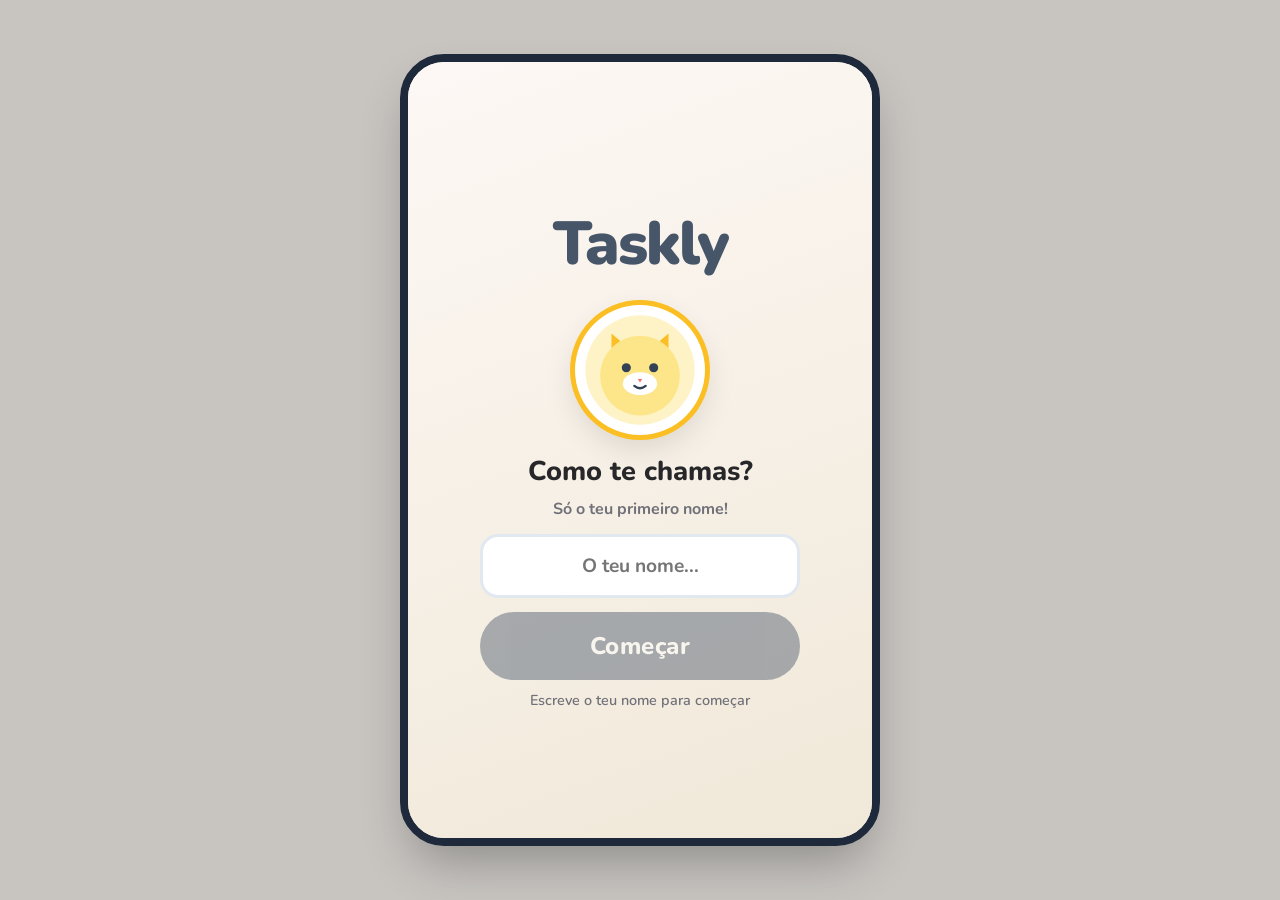
==== commit ff97a093: "Update print statement from 'Hello' to 'Goodbye'" ====
--- a/index.html
+++ b/index.html
@@ -5,227 +5,327 @@
     <meta name="viewport" content="width=device-width, initial-scale=1.0, maximum-scale=1.0, user-scalable=no">
     <title>Taskly</title>
     <link rel="stylesheet" href="style.css">
-    <link href="https://fonts.googleapis.com/css2?family=Nunito:wght@400;600;700;800&display=swap" rel="stylesheet">
+    <link href="https://fonts.googleapis.com/css2?family=Nunito:wght@400;600;700;800;900&display=swap" rel="stylesheet">
 </head>
 <body>
-    <div id="app-container">
-        <!-- Ecrã 1: Inicial (Home) -->
-        <div id="screen-home" class="screen active">
-            <button class="settings-btn btn-open-settings" aria-label="Definições">
-                <svg width="28" height="28" viewBox="0 0 24 24" fill="none" stroke="currentColor" stroke-width="2.5" stroke-linecap="round" stroke-linejoin="round">
-                    <circle cx="12" cy="12" r="3"></circle>
-                    <path d="M19.4 15a1.65 1.65 0 0 0 .33 1.82l.06.06a2 2 0 0 1 0 2.83 2 2 0 0 1-2.83 0l-.06-.06a1.65 1.65 0 0 0-1.82-.33 1.65 1.65 0 0 0-1 1.51V21a2 2 0 0 1-2 2 2 2 0 0 1-2-2v-.09A1.65 1.65 0 0 0 9 19.4a1.65 1.65 0 0 0-1.82.33l-.06.06a2 2 0 0 1-2.83 0 2 2 0 0 1 0-2.83l.06-.06a1.65 1.65 0 0 0 .33-1.82 1.65 1.65 0 0 0-1.51-1H3a2 2 0 0 1-2-2 2 2 0 0 1 2-2h.09A1.65 1.65 0 0 0 4.6 9a1.65 1.65 0 0 0-.33-1.82l-.06-.06a2 2 0 0 1 0-2.83 2 2 0 0 1 2.83 0l.06.06a1.65 1.65 0 0 0 1.82.33H9a1.65 1.65 0 0 0 1-1.51V3a2 2 0 0 1 2-2 2 2 0 0 1 2 2v.09a1.65 1.65 0 0 0 1 1.51 1.65 1.65 0 0 0 1.82-.33l.06-.06a2 2 0 0 1 2.83 0 2 2 0 0 1 0 2.83l-.06.06a1.65 1.65 0 0 0-.33 1.82V9a1.65 1.65 0 0 0 1.51 1H21a2 2 0 0 1 2 2 2 2 0 0 1-2 2h-.09a1.65 1.65 0 0 0-1.51 1z"></path>
-                </svg>
+<div id="app-container">
+
+    <!-- ══ Ecrã 0: Boas-vindas ══ -->
+    <div id="screen-welcome" class="screen active">
+        <div class="welcome-content">
+            <h1 class="app-title">Taskly</h1>
+            <div class="welcome-avatar-ring">
+                <div class="welcome-avatar-inner">
+                    <svg viewBox="0 0 100 100" xmlns="http://www.w3.org/2000/svg">
+                        <circle cx="50" cy="50" r="48" fill="#fef3c7"/>
+                        <path d="M25 45 L25 18 L45 35 Z" fill="#fbbf24"/>
+                        <path d="M75 45 L75 18 L55 35 Z" fill="#fbbf24"/>
+                        <circle cx="50" cy="55" r="35" fill="#fde68a"/>
+                        <ellipse cx="50" cy="62" rx="15" ry="10" fill="#fff"/>
+                        <circle cx="38" cy="48" r="4" fill="#334155"/>
+                        <circle cx="62" cy="48" r="4" fill="#334155"/>
+                        <polygon points="48,58 52,58 50,61" fill="#f87171"/>
+                        <path d="M45 64 Q50 68 55 64" stroke="#334155" stroke-width="2" fill="none" stroke-linecap="round"/>
+                    </svg>
+                </div>
+            </div>
+            <h2 class="welcome-question">Como te chamas?</h2>
+            <p class="welcome-subtitle">Só o teu primeiro nome!</p>
+            <input type="text" id="name-input" class="name-input" placeholder="O teu nome..." maxlength="20" autocomplete="off" autocorrect="off" spellcheck="false">
+            <button id="btn-start" class="primary-btn" disabled>Começar</button>
+            <p id="name-hint-text" class="hint-text">Escreve o teu nome para começar</p>
+        </div>
+    </div>
+
+    <!-- ══ Ecrã 1: Início / Carrossel ══ -->
+    <div id="screen-home" class="screen">
+        <button class="settings-btn btn-open-settings" aria-label="Definições">
+            <svg width="26" height="26" viewBox="0 0 24 24" fill="none" stroke="currentColor" stroke-width="2.5" stroke-linecap="round" stroke-linejoin="round">
+                <circle cx="12" cy="12" r="3"/>
+                <path d="M19.4 15a1.65 1.65 0 0 0 .33 1.82l.06.06a2 2 0 0 1-2.83 2.83l-.06-.06a1.65 1.65 0 0 0-1.82-.33 1.65 1.65 0 0 0-1 1.51V21a2 2 0 0 1-4 0v-.09A1.65 1.65 0 0 0 9 19.4a1.65 1.65 0 0 0-1.82.33l-.06.06a2 2 0 0 1-2.83-2.83l.06-.06A1.65 1.65 0 0 0 4.68 15a1.65 1.65 0 0 0-1.51-1H3a2 2 0 0 1 0-4h.09A1.65 1.65 0 0 0 4.6 9a1.65 1.65 0 0 0-.33-1.82l-.06-.06a2 2 0 0 1 2.83-2.83l.06.06A1.65 1.65 0 0 0 9 4.68a1.65 1.65 0 0 0 1-1.51V3a2 2 0 0 1 4 0v.09a1.65 1.65 0 0 0 1 1.51 1.65 1.65 0 0 0 1.82-.33l.06-.06a2 2 0 0 1 2.83 2.83l-.06.06A1.65 1.65 0 0 0 19.4 9a1.65 1.65 0 0 0 1.51 1H21a2 2 0 0 1 0 4h-.09a1.65 1.65 0 0 0-1.51 1z"/>
+            </svg>
+        </button>
+        <div class="home-content">
+            <h1 class="app-title">Taskly</h1>
+            <p class="subtitle" id="home-greeting">Escolhe o teu companheiro!</p>
+            <div class="session-timer-pill" id="home-timer-pill">⏱ <span id="home-timer-text">15:00</span></div>
+            <div class="avatar-carousel">
+                <button class="carousel-nav" id="btn-prev" aria-label="Anterior">‹</button>
+                <div class="carousel-viewport">
+                    <div class="carousel-track" id="carousel-track">
+                        <!-- Avatar 0 – Gatinho -->
+                        <div class="carousel-slide" data-avatar="gatinho"><div class="avatar-circle"><svg viewBox="0 0 100 100" xmlns="http://www.w3.org/2000/svg"><circle cx="50" cy="50" r="48" fill="#fef3c7"/><path d="M25 45 L25 18 L45 35 Z" fill="#fbbf24"/><path d="M75 45 L75 18 L55 35 Z" fill="#fbbf24"/><circle cx="50" cy="55" r="35" fill="#fde68a"/><ellipse cx="50" cy="62" rx="15" ry="10" fill="#fff"/><circle cx="38" cy="48" r="4" fill="#334155"/><circle cx="62" cy="48" r="4" fill="#334155"/><polygon points="48,58 52,58 50,61" fill="#f87171"/><path d="M45 64 Q50 68 55 64" stroke="#334155" stroke-width="2" fill="none" stroke-linecap="round"/></svg></div></div>
+                        <!-- Avatar 1 – Cão -->
+                        <div class="carousel-slide" data-avatar="cao"><div class="avatar-circle"><svg viewBox="0 0 100 100" xmlns="http://www.w3.org/2000/svg"><circle cx="50" cy="50" r="48" fill="#ffedd5"/><ellipse cx="25" cy="50" rx="12" ry="25" fill="#d97706" transform="rotate(15 25 50)"/><ellipse cx="75" cy="50" rx="12" ry="25" fill="#d97706" transform="rotate(-15 75 50)"/><circle cx="50" cy="55" r="32" fill="#fcd34d"/><ellipse cx="50" cy="65" rx="18" ry="14" fill="#fff"/><circle cx="40" cy="48" r="4" fill="#334155"/><circle cx="60" cy="48" r="4" fill="#334155"/><ellipse cx="50" cy="60" rx="6" ry="4" fill="#334155"/><path d="M45 68 Q50 72 55 68" stroke="#334155" stroke-width="2" fill="none" stroke-linecap="round"/></svg></div></div>
+                        <!-- Avatar 2 – Robô -->
+                        <div class="carousel-slide" data-avatar="robo"><div class="avatar-circle"><svg viewBox="0 0 100 100" xmlns="http://www.w3.org/2000/svg"><circle cx="50" cy="50" r="48" fill="#f1f5f9"/><line x1="50" y1="20" x2="50" y2="10" stroke="#94a3b8" stroke-width="4"/><circle cx="50" cy="10" r="4" fill="#ef4444"/><rect x="15" y="45" width="10" height="20" rx="2" fill="#94a3b8"/><rect x="75" y="45" width="10" height="20" rx="2" fill="#94a3b8"/><rect x="25" y="25" width="50" height="50" rx="12" fill="#cbd5e1"/><rect x="32" y="32" width="36" height="26" rx="6" fill="#0f172a"/><ellipse cx="40" cy="45" rx="4" ry="6" fill="#38bdf8"/><ellipse cx="60" cy="45" rx="4" ry="6" fill="#38bdf8"/><rect x="42" y="62" width="16" height="4" rx="2" fill="#38bdf8"/></svg></div></div>
+                        <!-- Avatar 3 – Coelho -->
+                        <div class="carousel-slide" data-avatar="coelho"><div class="avatar-circle"><svg viewBox="0 0 100 100" xmlns="http://www.w3.org/2000/svg"><circle cx="50" cy="50" r="48" fill="#fdf2f8"/><ellipse cx="38" cy="25" rx="8" ry="25" fill="#fbcfe8"/><ellipse cx="62" cy="25" rx="8" ry="25" fill="#fbcfe8"/><ellipse cx="50" cy="60" rx="30" ry="25" fill="#fff"/><circle cx="40" cy="55" r="4" fill="#334155"/><circle cx="60" cy="55" r="4" fill="#334155"/><circle cx="50" cy="62" r="3" fill="#f472b6"/><path d="M45 66 Q50 69 55 66" stroke="#334155" stroke-width="2" fill="none" stroke-linecap="round"/></svg></div></div>
+                        <!-- Avatar 4 – Estrela -->
+                        <div class="carousel-slide" data-avatar="estrela"><div class="avatar-circle"><svg viewBox="0 0 100 100" xmlns="http://www.w3.org/2000/svg"><circle cx="50" cy="50" r="48" fill="#fffbeb"/><path d="M50 15 L60 38 L85 40 L65 55 L72 78 L50 65 L28 78 L35 55 L15 40 L40 38 Z" fill="#fde047" stroke="#facc15" stroke-width="2" stroke-linejoin="round"/><circle cx="42" cy="48" r="4.5" fill="#334155"/><circle cx="58" cy="48" r="4.5" fill="#334155"/><path d="M45 56 Q50 62 55 56" stroke="#334155" stroke-width="3" fill="none" stroke-linecap="round"/><circle cx="35" cy="50" r="4" fill="#fca5a5" opacity="0.6"/><circle cx="65" cy="50" r="4" fill="#fca5a5" opacity="0.6"/></svg></div></div>
+                        <!-- Avatar 5 – Pinguim -->
+                        <div class="carousel-slide" data-avatar="pinguim"><div class="avatar-circle"><svg viewBox="0 0 100 100" xmlns="http://www.w3.org/2000/svg"><circle cx="50" cy="50" r="48" fill="#e0f2fe"/><ellipse cx="50" cy="60" rx="35" ry="40" fill="#0f172a"/><path d="M25 55 C 25 30 40 25 50 25 C 60 25 75 30 75 55 C 75 80 65 95 50 95 C 35 95 25 80 25 55 Z" fill="#fff"/><circle cx="40" cy="45" r="4" fill="#0f172a"/><circle cx="60" cy="45" r="4" fill="#0f172a"/><polygon points="45,52 55,52 50,60" fill="#f97316"/></svg></div></div>
+                        <!-- Avatar 6 – Ursinho -->
+                        <div class="carousel-slide" data-avatar="ursinho"><div class="avatar-circle"><svg viewBox="0 0 100 100" xmlns="http://www.w3.org/2000/svg"><circle cx="50" cy="50" r="48" fill="#fef3c7"/><circle cx="28" cy="30" r="14" fill="#92400e"/><circle cx="72" cy="30" r="14" fill="#92400e"/><circle cx="50" cy="55" r="35" fill="#b45309"/><circle cx="50" cy="65" r="15" fill="#fde68a"/><ellipse cx="50" cy="60" rx="7" ry="4" fill="#1c1917"/><path d="M45 68 Q50 72 55 68" stroke="#1c1917" stroke-width="2" fill="none" stroke-linecap="round"/><circle cx="38" cy="48" r="3.5" fill="#1c1917"/><circle cx="62" cy="48" r="3.5" fill="#1c1917"/></svg></div></div>
+                        <!-- Avatar 7 – Leão -->
+                        <div class="carousel-slide" data-avatar="leao"><div class="avatar-circle"><svg viewBox="0 0 100 100" xmlns="http://www.w3.org/2000/svg"><circle cx="50" cy="50" r="48" fill="#fff7ed"/><path d="M50 10 A40 40 0 0 1 85 30 L90 20 L80 40 A40 40 0 0 1 80 70 L90 80 L75 75 A40 40 0 0 1 25 75 L10 80 L20 70 A40 40 0 0 1 20 40 L10 20 L25 30 A40 40 0 0 1 50 10" fill="#ea580c"/><circle cx="50" cy="50" r="38" fill="#f97316"/><circle cx="50" cy="55" r="28" fill="#fbbf24"/><ellipse cx="50" cy="65" rx="14" ry="10" fill="#fff"/><circle cx="40" cy="50" r="3.5" fill="#334155"/><circle cx="60" cy="50" r="3.5" fill="#334155"/><polygon points="45,60 55,60 50,65" fill="#1c1917"/><path d="M46 68 Q50 71 54 68" stroke="#1c1917" stroke-width="2" fill="none" stroke-linecap="round"/></svg></div></div>
+                    </div>
+                </div>
+                <button class="carousel-nav" id="btn-next" aria-label="Seguinte">›</button>
+            </div>
+            <div class="carousel-indicators" id="carousel-indicators"></div>
+            <div class="unlock-progress-container" id="stars-progress-container">
+                <div class="unlock-progress-bar">
+                    <div class="unlock-progress-fill" id="stars-progress-fill"></div>
+                </div>
+                <p class="unlock-progress-text" id="stars-progress-text">0/15 ⭐ para novo companheiro</p>
+            </div>
+            <button id="btn-play" class="primary-btn">Jogar ▶</button>
+        </div>
+    </div>
+
+    <!-- ══ Ecrã 2: Níveis ══ -->
+    <div id="screen-levels" class="screen">
+        <div class="header">
+            <button id="btn-back-levels" class="icon-btn" aria-label="Voltar">
+                <svg width="24" height="24" viewBox="0 0 24 24" fill="none"><path d="M15 18L9 12L15 6" stroke="currentColor" stroke-width="2.5" stroke-linecap="round" stroke-linejoin="round"/></svg>
             </button>
-            <div class="home-content">
-                <h1 class="app-title">Taskly</h1>
-                <p class="subtitle">Escolhe o teu companheiro!</p>
-                
-                <div class="avatar-carousel">
-                    <button class="carousel-nav" id="btn-prev" aria-label="Avatar anterior">‹</button>
-                    
-                    <div class="carousel-viewport">
-                        <div class="carousel-track" id="carousel-track">
-                            <!-- 1. Gatinho -->
-                            <div class="carousel-slide" data-avatar="gatinho"><div class="avatar-circle"><svg viewBox="0 0 100 100" xmlns="http://www.w3.org/2000/svg"><circle cx="50" cy="50" r="48" fill="#fef3c7"/><path d="M25 45 L25 18 L45 35 Z" fill="#fbbf24"/><path d="M75 45 L75 18 L55 35 Z" fill="#fbbf24"/><circle cx="50" cy="55" r="35" fill="#fde68a"/><ellipse cx="50" cy="62" rx="15" ry="10" fill="#fff"/><circle cx="38" cy="48" r="4" fill="#334155"/><circle cx="62" cy="48" r="4" fill="#334155"/><polygon points="48,58 52,58 50,61" fill="#f87171"/><path d="M45 64 Q50 68 55 64" stroke="#334155" stroke-width="2" fill="none" stroke-linecap="round"/></svg></div></div>
-                            <!-- 2. Cãozinho -->
-                            <div class="carousel-slide" data-avatar="cao"><div class="avatar-circle"><svg viewBox="0 0 100 100" xmlns="http://www.w3.org/2000/svg"><circle cx="50" cy="50" r="48" fill="#ffedd5"/><ellipse cx="25" cy="50" rx="12" ry="25" fill="#d97706" transform="rotate(15 25 50)"/><ellipse cx="75" cy="50" rx="12" ry="25" fill="#d97706" transform="rotate(-15 75 50)"/><circle cx="50" cy="55" r="32" fill="#fcd34d"/><ellipse cx="50" cy="65" rx="18" ry="14" fill="#fff"/><circle cx="40" cy="48" r="4" fill="#334155"/><circle cx="60" cy="48" r="4" fill="#334155"/><ellipse cx="50" cy="60" rx="6" ry="4" fill="#334155"/><path d="M45 68 Q50 72 55 68" stroke="#334155" stroke-width="2" fill="none" stroke-linecap="round"/></svg></div></div>
-                            <!-- 3. Robô fofo -->
-                            <div class="carousel-slide" data-avatar="robo"><div class="avatar-circle"><svg viewBox="0 0 100 100" xmlns="http://www.w3.org/2000/svg"><circle cx="50" cy="50" r="48" fill="#f1f5f9"/><line x1="50" y1="20" x2="50" y2="10" stroke="#94a3b8" stroke-width="4"/><circle cx="50" cy="10" r="4" fill="#ef4444"/><rect x="15" y="45" width="10" height="20" rx="2" fill="#94a3b8"/><rect x="75" y="45" width="10" height="20" rx="2" fill="#94a3b8"/><rect x="25" y="25" width="50" height="50" rx="12" fill="#cbd5e1"/><rect x="32" y="32" width="36" height="26" rx="6" fill="#0f172a"/><ellipse cx="40" cy="45" rx="4" ry="6" fill="#38bdf8"/><ellipse cx="60" cy="45" rx="4" ry="6" fill="#38bdf8"/><rect x="42" y="62" width="16" height="4" rx="2" fill="#38bdf8"/></svg></div></div>
-                            <!-- 4. Coelho -->
-                            <div class="carousel-slide" data-avatar="coelho"><div class="avatar-circle"><svg viewBox="0 0 100 100" xmlns="http://www.w3.org/2000/svg"><circle cx="50" cy="50" r="48" fill="#fdf2f8"/><ellipse cx="38" cy="25" rx="8" ry="25" fill="#fbcfe8"/><ellipse cx="62" cy="25" rx="8" ry="25" fill="#fbcfe8"/><ellipse cx="50" cy="60" rx="30" ry="25" fill="#fff"/><circle cx="40" cy="55" r="4" fill="#334155"/><circle cx="60" cy="55" r="4" fill="#334155"/><circle cx="50" cy="62" r="3" fill="#f472b6"/><path d="M45 66 Q50 69 55 66" stroke="#334155" stroke-width="2" fill="none" stroke-linecap="round"/><rect x="47" y="67" width="6" height="6" rx="1" fill="#fff" stroke="#cbd5e1"/></svg></div></div>
-                            <!-- 5. Estrela -->
-                            <div class="carousel-slide" data-avatar="estrela"><div class="avatar-circle"><svg viewBox="0 0 100 100" xmlns="http://www.w3.org/2000/svg"><circle cx="50" cy="50" r="48" fill="#fffbeb"/><path d="M50 15 L60 38 L85 40 L65 55 L72 78 L50 65 L28 78 L35 55 L15 40 L40 38 Z" fill="#fde047" stroke="#facc15" stroke-width="2" stroke-linejoin="round"/><circle cx="42" cy="48" r="4.5" fill="#334155"/><circle cx="58" cy="48" r="4.5" fill="#334155"/><path d="M45 56 Q50 62 55 56" stroke="#334155" stroke-width="3" fill="none" stroke-linecap="round"/><circle cx="35" cy="50" r="4" fill="#fca5a5" opacity="0.6"/><circle cx="65" cy="50" r="4" fill="#fca5a5" opacity="0.6"/></svg></div></div>
-                            <!-- 6. Pinguim -->
-                            <div class="carousel-slide" data-avatar="pinguim"><div class="avatar-circle"><svg viewBox="0 0 100 100" xmlns="http://www.w3.org/2000/svg"><circle cx="50" cy="50" r="48" fill="#e0f2fe"/><ellipse cx="50" cy="60" rx="35" ry="40" fill="#0f172a"/><path d="M25 55 C 25 30, 40 25, 50 25 C 60 25, 75 30, 75 55 C 75 80, 65 95, 50 95 C 35 95, 25 80, 25 55 Z" fill="#fff"/><circle cx="40" cy="45" r="4" fill="#0f172a"/><circle cx="60" cy="45" r="4" fill="#0f172a"/><polygon points="45,52 55,52 50,60" fill="#f97316"/></svg></div></div>
-                            <!-- 7. Ursinho -->
-                            <div class="carousel-slide" data-avatar="ursinho"><div class="avatar-circle"><svg viewBox="0 0 100 100" xmlns="http://www.w3.org/2000/svg"><circle cx="50" cy="50" r="48" fill="#fef3c7"/><circle cx="28" cy="30" r="14" fill="#92400e"/><circle cx="72" cy="30" r="14" fill="#92400e"/><circle cx="50" cy="55" r="35" fill="#b45309"/><circle cx="50" cy="65" r="15" fill="#fde68a"/><ellipse cx="50" cy="60" rx="7" ry="4" fill="#1c1917"/><path d="M45 68 Q50 72 55 68" stroke="#1c1917" stroke-width="2" fill="none" stroke-linecap="round"/><circle cx="38" cy="48" r="3.5" fill="#1c1917"/><circle cx="62" cy="48" r="3.5" fill="#1c1917"/></svg></div></div>
-                            <!-- 8. Leãozinho -->
-                            <div class="carousel-slide" data-avatar="leao"><div class="avatar-circle"><svg viewBox="0 0 100 100" xmlns="http://www.w3.org/2000/svg"><circle cx="50" cy="50" r="48" fill="#fff7ed"/><path d="M50 10 A40 40 0 0 1 85 30 L90 20 L80 40 A40 40 0 0 1 80 70 L90 80 L75 75 A40 40 0 0 1 25 75 L10 80 L20 70 A40 40 0 0 1 20 40 L10 20 L25 30 A40 40 0 0 1 50 10" fill="#ea580c"/><circle cx="50" cy="50" r="38" fill="#f97316"/><circle cx="30" cy="35" r="8" fill="#fcd34d"/><circle cx="70" cy="35" r="8" fill="#fcd34d"/><circle cx="50" cy="55" r="28" fill="#fbbf24"/><ellipse cx="50" cy="65" rx="14" ry="10" fill="#fff"/><circle cx="40" cy="50" r="3.5" fill="#334155"/><circle cx="60" cy="50" r="3.5" fill="#334155"/><polygon points="45,60 55,60 50,65" fill="#1c1917"/><path d="M46 68 Q50 71 54 68" stroke="#1c1917" stroke-width="2" fill="none" stroke-linecap="round"/></svg></div></div>
-                        </div>
-                    </div>
-                    <button class="carousel-nav" id="btn-next" aria-label="Avatar seguinte">›</button>
-                </div>
-                
-                <div class="carousel-indicators" id="carousel-indicators"></div>
-                
-                <div class="unlock-progress-container" id="stars-progress-container">
-                    <div class="unlock-progress-bar">
-                        <div class="unlock-progress-fill" id="stars-progress-fill"></div>
-                    </div>
-                    <p class="unlock-progress-text" id="stars-progress-text">0/15 ⭐ para novo companheiro</p>
-                </div>
-
-                <button id="btn-play" class="primary-btn">Jogar</button>
-            </div>
-        </div>
-
-        <!-- Ecrã 2: Seleção de Níveis -->
-        <div id="screen-levels" class="screen">
-            <div class="header">
-                <button id="btn-back-levels" class="icon-btn" aria-label="Voltar">
-                    <svg width="24" height="24" viewBox="0 0 24 24" fill="none" xmlns="http://www.w3.org/2000/svg">
-                        <path d="M15 18L9 12L15 6" stroke="currentColor" stroke-width="2.5" stroke-linecap="round" stroke-linejoin="round"/>
-                    </svg>
+            <h2>Níveis</h2>
+            <div class="header-right-actions">
+                <div class="session-timer-pill" id="levels-timer-pill">⏱ <span id="levels-timer-text">15:00</span></div>
+                <div class="stars-total" id="levels-stars-total">⭐ 0</div>
+                <button class="icon-btn btn-open-settings" aria-label="Definições">
+                    <svg width="22" height="22" viewBox="0 0 24 24" fill="none" stroke="currentColor" stroke-width="2.5" stroke-linecap="round" stroke-linejoin="round"><circle cx="12" cy="12" r="3"/><path d="M19.4 15a1.65 1.65 0 0 0 .33 1.82l.06.06a2 2 0 0 1-2.83 2.83l-.06-.06a1.65 1.65 0 0 0-1.82-.33 1.65 1.65 0 0 0-1 1.51V21a2 2 0 0 1-4 0v-.09A1.65 1.65 0 0 0 9 19.4a1.65 1.65 0 0 0-1.82.33l-.06.06a2 2 0 0 1-2.83-2.83l.06-.06A1.65 1.65 0 0 0 4.68 15a1.65 1.65 0 0 0-1.51-1H3a2 2 0 0 1 0-4h.09A1.65 1.65 0 0 0 4.6 9a1.65 1.65 0 0 0-.33-1.82l-.06-.06a2 2 0 0 1 2.83-2.83l.06.06A1.65 1.65 0 0 0 9 4.68a1.65 1.65 0 0 0 1-1.51V3a2 2 0 0 1 4 0v.09a1.65 1.65 0 0 0 1 1.51 1.65 1.65 0 0 0 1.82-.33l.06-.06a2 2 0 0 1 2.83 2.83l-.06.06A1.65 1.65 0 0 0 19.4 9a1.65 1.65 0 0 0 1.51 1H21a2 2 0 0 1 0 4h-.09a1.65 1.65 0 0 0-1.51 1z"/></svg>
                 </button>
-                <h2>Níveis</h2>
-                <div class="header-right-actions">
-                    <div class="stars-total" id="levels-stars-total">⭐ 0</div>
-                    <button class="icon-btn btn-open-settings" aria-label="Definições">
-                    <svg width="22" height="22" viewBox="0 0 24 24" fill="none" stroke="currentColor" stroke-width="2.5" stroke-linecap="round" stroke-linejoin="round">
-                        <circle cx="12" cy="12" r="3"></circle>
-                        <path d="M19.4 15a1.65 1.65 0 0 0 .33 1.82l.06.06a2 2 0 0 1 0 2.83 2 2 0 0 1-2.83 0l-.06-.06a1.65 1.65 0 0 0-1.82-.33 1.65 1.65 0 0 0-1 1.51V21a2 2 0 0 1-2 2 2 2 0 0 1-2-2v-.09A1.65 1.65 0 0 0 9 19.4a1.65 1.65 0 0 0-1.82.33l-.06.06a2 2 0 0 1-2.83 0 2 2 0 0 1 0-2.83l.06-.06a1.65 1.65 0 0 0 .33-1.82 1.65 1.65 0 0 0-1.51-1H3a2 2 0 0 1-2-2 2 2 0 0 1 2-2h.09A1.65 1.65 0 0 0 4.6 9a1.65 1.65 0 0 0-.33-1.82l-.06-.06a2 2 0 0 1 0-2.83 2 2 0 0 1 2.83 0l.06.06a1.65 1.65 0 0 0 1.82.33H9a1.65 1.65 0 0 0 1-1.51V3a2 2 0 0 1 2-2 2 2 0 0 1 2 2v.09a1.65 1.65 0 0 0 1 1.51 1.65 1.65 0 0 0 1.82-.33l.06-.06a2 2 0 0 1 2.83 0 2 2 0 0 1 0 2.83l-.06.06a1.65 1.65 0 0 0-.33 1.82V9a1.65 1.65 0 0 0 1.51 1H21a2 2 0 0 1 2 2 2 2 0 0 1-2 2h-.09a1.65 1.65 0 0 0-1.51 1z"></path>
-                    </svg>
+            </div>
+        </div>
+        <div class="levels-container">
+            <div class="level-card unlocked" data-level="1">
+                <div class="level-icon">1</div>
+                <div class="level-info"><h3>Nível 1</h3><p>3 passos · imagens</p></div>
+                <div class="level-status"><svg width="26" height="26" viewBox="0 0 24 24" fill="none"><path d="M5 12L10 17L20 7" stroke="#fbbf24" stroke-width="3" stroke-linecap="round" stroke-linejoin="round"/></svg></div>
+            </div>
+            <div class="level-card locked" data-level="2">
+                <div class="level-icon">2</div>
+                <div class="level-info"><h3>Nível 2</h3><p>4 passos · imagens</p></div>
+                <div class="level-status"><svg width="20" height="20" viewBox="0 0 24 24" fill="none"><rect x="5" y="11" width="14" height="10" rx="2" stroke="#a1a1aa" stroke-width="2.5"/><path d="M17 11V7C17 4.24 14.76 2 12 2S7 4.24 7 7v4" stroke="#a1a1aa" stroke-width="2.5" stroke-linecap="round"/></svg></div>
+            </div>
+            <div class="level-card locked" data-level="3">
+                <div class="level-icon">3</div>
+                <div class="level-info"><h3>Nível 3</h3><p>5 passos · imagens</p></div>
+                <div class="level-status"><svg width="20" height="20" viewBox="0 0 24 24" fill="none"><rect x="5" y="11" width="14" height="10" rx="2" stroke="#a1a1aa" stroke-width="2.5"/><path d="M17 11V7C17 4.24 14.76 2 12 2S7 4.24 7 7v4" stroke="#a1a1aa" stroke-width="2.5" stroke-linecap="round"/></svg></div>
+            </div>
+            <div class="level-card locked" data-level="4">
+                <div class="level-icon">4</div>
+                <div class="level-info"><h3>Nível 4</h3><p>6 passos · imagens</p></div>
+                <div class="level-status"><svg width="20" height="20" viewBox="0 0 24 24" fill="none"><rect x="5" y="11" width="14" height="10" rx="2" stroke="#a1a1aa" stroke-width="2.5"/><path d="M17 11V7C17 4.24 14.76 2 12 2S7 4.24 7 7v4" stroke="#a1a1aa" stroke-width="2.5" stroke-linecap="round"/></svg></div>
+            </div>
+            <div class="level-card locked" data-level="5">
+                <div class="level-icon">5</div>
+                <div class="level-info"><h3>Nível 5</h3><p>7 passos · imagens</p></div>
+                <div class="level-status"><svg width="20" height="20" viewBox="0 0 24 24" fill="none"><rect x="5" y="11" width="14" height="10" rx="2" stroke="#a1a1aa" stroke-width="2.5"/><path d="M17 11V7C17 4.24 14.76 2 12 2S7 4.24 7 7v4" stroke="#a1a1aa" stroke-width="2.5" stroke-linecap="round"/></svg></div>
+            </div>
+        </div>
+    </div>
+
+    <!-- ══ Ecrã 3: Jogo ══ -->
+    <div id="screen-game" class="screen">
+        <!-- Cabeçalho do jogo -->
+        <div class="game-header">
+            <div class="game-title-wrap">
+                <h2 id="routine-title" class="routine-title">Lavar as mãos</h2>
+                <div class="session-timer-pill timer-game" id="game-timer-pill">⏱ <span id="game-timer-text">15:00</span></div>
+            </div>
+            <div class="game-actions">
+                <button class="icon-btn btn-open-settings" aria-label="Definições">
+                    <svg width="22" height="22" viewBox="0 0 24 24" fill="none" stroke="currentColor" stroke-width="2.5" stroke-linecap="round" stroke-linejoin="round"><circle cx="12" cy="12" r="3"/><path d="M19.4 15a1.65 1.65 0 0 0 .33 1.82l.06.06a2 2 0 0 1-2.83 2.83l-.06-.06a1.65 1.65 0 0 0-1.82-.33 1.65 1.65 0 0 0-1 1.51V21a2 2 0 0 1-4 0v-.09A1.65 1.65 0 0 0 9 19.4a1.65 1.65 0 0 0-1.82.33l-.06.06a2 2 0 0 1-2.83-2.83l.06-.06A1.65 1.65 0 0 0 4.68 15a1.65 1.65 0 0 0-1.51-1H3a2 2 0 0 1 0-4h.09A1.65 1.65 0 0 0 4.6 9a1.65 1.65 0 0 0-.33-1.82l-.06-.06a2 2 0 0 1 2.83-2.83l.06.06A1.65 1.65 0 0 0 9 4.68a1.65 1.65 0 0 0 1-1.51V3a2 2 0 0 1 4 0v.09a1.65 1.65 0 0 0 1 1.51 1.65 1.65 0 0 0 1.82-.33l.06-.06a2 2 0 0 1 2.83 2.83l-.06.06A1.65 1.65 0 0 0 19.4 9a1.65 1.65 0 0 0 1.51 1H21a2 2 0 0 1 0 4h-.09a1.65 1.65 0 0 0-1.51 1z"/></svg>
                 </button>
-            </div>
-        </div>
-
-            <div class="levels-container">
-                <!-- Nível 1 -->
-                <div class="level-card unlocked" data-level="1">
-                    <div class="level-icon">1</div>
-                    <div class="level-info">
-                        <h3>Nível 1</h3>
-                        <p>3 passos</p>
-                    </div>
-                    <div class="level-status">
-                        <svg width="26" height="26" viewBox="0 0 24 24" fill="none" xmlns="http://www.w3.org/2000/svg">
-                            <path d="M5 12L10 17L20 7" stroke="#fbbf24" stroke-width="3" stroke-linecap="round" stroke-linejoin="round"/>
-                        </svg>
-                    </div>
-                </div>
-                <!-- Nível 2 -->
-                <div class="level-card locked" data-level="2">
-                    <div class="level-icon">2</div>
-                    <div class="level-info">
-                        <h3>Nível 2</h3>
-                        <p>4 passos</p>
-                    </div>
-                    <div class="level-status">
-                        <svg width="20" height="20" viewBox="0 0 24 24" fill="none" xmlns="http://www.w3.org/2000/svg" class="padlock-svg">
-                            <rect x="5" y="11" width="14" height="10" rx="2" stroke="#a1a1aa" stroke-width="2.5"/>
-                            <path d="M17 11V7C17 4.23858 14.7614 2 12 2C9.23858 2 7 4.23858 7 7V11" stroke="#a1a1aa" stroke-width="2.5" stroke-linecap="round"/>
-                        </svg>
-                    </div>
-                </div>
-                <!-- Nível 3 -->
-                <div class="level-card locked" data-level="3">
-                    <div class="level-icon">3</div>
-                    <div class="level-info">
-                        <h3>Nível 3</h3>
-                        <p>5 passos</p>
-                    </div>
-                    <div class="level-status">
-                         <svg width="20" height="20" viewBox="0 0 24 24" fill="none" xmlns="http://www.w3.org/2000/svg" class="padlock-svg">
-                            <rect x="5" y="11" width="14" height="10" rx="2" stroke="#a1a1aa" stroke-width="2.5"/>
-                            <path d="M17 11V7C17 4.23858 14.7614 2 12 2C9.23858 2 7 4.23858 7 7V11" stroke="#a1a1aa" stroke-width="2.5" stroke-linecap="round"/>
-                        </svg>
-                    </div>
-                </div>
-                <!-- Nível 4 -->
-                <div class="level-card locked" data-level="4">
-                    <div class="level-icon">4</div>
-                    <div class="level-info">
-                        <h3>Nível 4</h3>
-                        <p>6 passos</p>
-                    </div>
-                    <div class="level-status">
-                         <svg width="20" height="20" viewBox="0 0 24 24" fill="none" xmlns="http://www.w3.org/2000/svg" class="padlock-svg">
-                            <rect x="5" y="11" width="14" height="10" rx="2" stroke="#a1a1aa" stroke-width="2.5"/>
-                            <path d="M17 11V7C17 4.23858 14.7614 2 12 2C9.23858 2 7 4.23858 7 7V11" stroke="#a1a1aa" stroke-width="2.5" stroke-linecap="round"/>
-                        </svg>
-                    </div>
-                </div>
-                <!-- Nível 5 -->
-                <div class="level-card locked" data-level="5">
-                    <div class="level-icon">5</div>
-                    <div class="level-info">
-                        <h3>Nível 5</h3>
-                        <p>7 passos</p>
-                    </div>
-                    <div class="level-status">
-                         <svg width="20" height="20" viewBox="0 0 24 24" fill="none" xmlns="http://www.w3.org/2000/svg" class="padlock-svg">
-                            <rect x="5" y="11" width="14" height="10" rx="2" stroke="#a1a1aa" stroke-width="2.5"/>
-                            <path d="M17 11V7C17 4.23858 14.7614 2 12 2C9.23858 2 7 4.23858 7 7V11" stroke="#a1a1aa" stroke-width="2.5" stroke-linecap="round"/>
-                        </svg>
-                    </div>
-                </div>
-            </div>
-        </div>
-
-        <!-- Ecrã 3: Jogo Principal -->
-        <div id="screen-game" class="screen">
-            <div class="game-header">
-                <h2 id="routine-title" class="routine-title">Lavar as mãos</h2>
-                <!-- Seta de voltar de acordo com o pedido, à direita -->
-                <div class="actions" style="display: flex; gap: 8px;">
-                    <button class="icon-btn btn-open-settings" aria-label="Definições">
-                        <svg width="22" height="22" viewBox="0 0 24 24" fill="none" stroke="currentColor" stroke-width="2.5" stroke-linecap="round" stroke-linejoin="round">
-                            <circle cx="12" cy="12" r="3"></circle>
-                            <path d="M19.4 15a1.65 1.65 0 0 0 .33 1.82l.06.06a2 2 0 0 1 0 2.83 2 2 0 0 1-2.83 0l-.06-.06a1.65 1.65 0 0 0-1.82-.33 1.65 1.65 0 0 0-1 1.51V21a2 2 0 0 1-2 2 2 2 0 0 1-2-2v-.09A1.65 1.65 0 0 0 9 19.4a1.65 1.65 0 0 0-1.82.33l-.06.06a2 2 0 0 1-2.83 0 2 2 0 0 1 0-2.83l.06-.06a1.65 1.65 0 0 0 .33-1.82 1.65 1.65 0 0 0-1.51-1H3a2 2 0 0 1-2-2 2 2 0 0 1 2-2h.09A1.65 1.65 0 0 0 4.6 9a1.65 1.65 0 0 0-.33-1.82l-.06-.06a2 2 0 0 1 0-2.83 2 2 0 0 1 2.83 0l.06.06a1.65 1.65 0 0 0 1.82.33H9a1.65 1.65 0 0 0 1-1.51V3a2 2 0 0 1 2-2 2 2 0 0 1 2 2v.09a1.65 1.65 0 0 0 1 1.51 1.65 1.65 0 0 0 1.82-.33l.06-.06a2 2 0 0 1 2.83 0 2 2 0 0 1 0 2.83l-.06.06a1.65 1.65 0 0 0-.33 1.82V9a1.65 1.65 0 0 0 1.51 1H21a2 2 0 0 1 2 2 2 2 0 0 1-2 2h-.09a1.65 1.65 0 0 0-1.51 1z"></path>
-                        </svg>
-                    </button>
-                    <button id="btn-back-game" class="icon-btn" aria-label="Voltar aos Níveis">
-                        <svg width="24" height="24" viewBox="0 0 24 24" fill="none" xmlns="http://www.w3.org/2000/svg">
-                            <path d="M15 18L9 12L15 6" stroke="currentColor" stroke-width="2.5" stroke-linecap="round" stroke-linejoin="round"/>
-                        </svg>
-                    </button>
-                </div>
-            </div>
-            
-            <div class="game-area">
-                <div class="slots-container" id="slots-container">
-                    <!-- Drop zones javascript injeção -->
-                </div>
-            </div>
-            
-            <div class="cards-area" id="cards-container">
-                <!-- Draggable cards javascript injeção -->
-            </div>
-
-            <div id="confirm-container" class="confirm-container hidden">
-                <button id="btn-confirm" class="confirm-btn">Confirmar</button>
-            </div>
-
-            <!-- Overlays de Feedback -->
-            <div id="stars-reward-toast" class="stars-toast hidden">
-                <span id="toast-stars-text">+3 ⭐</span>
-            </div>
-
-            <div id="game-overlay" class="game-overlay hidden">
-                <div class="modal-content">
-                    <h3 id="modal-title">Muito bem!</h3>
-                    <p id="modal-text">Completaste a rotina.</p>
-                    <div class="modal-buttons" id="modal-buttons">
-                        <button id="btn-modal-primary" class="primary-btn">Continuar</button>
-                    </div>
-                </div>
-            </div>
-            
-            <div id="stars-container" class="stars-container hidden"></div>
-        </div>
-
-        <!-- Ecrã/Overlay Definições -->
-        <div id="settings-overlay" class="game-overlay hidden" style="z-index: 1000;">
-            <div class="modal-content" style="max-height: 90vh; overflow-y: auto;">
-                <h3 id="settings-title">Definições</h3>
-                
-                <div class="settings-section">
-                    <h4>Tamanho dos elementos</h4>
-                    <div class="size-options">
-                        <button class="size-btn" data-size="small">Pequeno</button>
-                        <button class="size-btn" data-size="normal">Normal</button>
-                        <button class="size-btn active" data-size="large">Grande</button>
-                    </div>
-                </div>
-
-                <div class="modal-buttons">
-                    <button id="btn-close-settings" class="primary-btn">Fechar</button>
-                </div>
-            </div>
-        </div>
-
-    </div>
-    <script src="app.js"></script>
+                <button id="btn-back-game" class="icon-btn" aria-label="Voltar">
+                    <svg width="24" height="24" viewBox="0 0 24 24" fill="none"><path d="M15 18L9 12L15 6" stroke="currentColor" stroke-width="2.5" stroke-linecap="round" stroke-linejoin="round"/></svg>
+                </button>
+            </div>
+        </div>
+
+        <!-- Zona de slots (destino das cartas) -->
+        <div class="game-area">
+            <div class="slots-container" id="slots-container"></div>
+        </div>
+
+        <!-- Zona das cartas (origem do drag) -->
+        <div class="cards-area" id="cards-container"></div>
+
+        <!-- Botão de Dica (Lâmpada) -->
+        <button id="btn-hint" class="hint-btn" aria-label="Dica: mostrar onde colocar">
+            <svg width="22" height="22" viewBox="0 0 24 24" fill="none" stroke="currentColor" stroke-width="2.5" stroke-linecap="round" stroke-linejoin="round">
+                <line x1="9" y1="18" x2="15" y2="18"/>
+                <line x1="10" y1="22" x2="14" y2="22"/>
+                <path d="M12 2a7 7 0 0 1 7 7c0 2.38-1.19 4.47-3 5.74V17a1 1 0 0 1-1 1H9a1 1 0 0 1-1-1v-2.26C6.19 13.47 5 11.38 5 9a7 7 0 0 1 7-7z"/>
+            </svg>
+        </button>
+
+        <!-- Barra do Companheiro -->
+        <div class="companion-bar">
+            <div class="companion-mini-avatar" id="companion-mini-avatar"></div>
+            <div class="companion-speech-bubble hidden" id="companion-speech-bubble">
+                <p id="companion-speech-text">Consegues! 💪</p>
+            </div>
+        </div>
+
+        <!-- Botão Verificar -->
+        <div id="confirm-container" class="confirm-container hidden">
+            <button id="btn-confirm" class="confirm-btn">✔ Verificar</button>
+        </div>
+
+        <!-- Toast de estrelas -->
+        <div id="stars-reward-toast" class="stars-toast hidden">
+            <span id="toast-stars-text">+3 ⭐</span>
+        </div>
+
+        <!-- Modal de resultado (acerto / erro) -->
+        <div id="game-overlay" class="game-overlay hidden">
+            <div class="modal-content">
+                <div id="modal-companion" class="modal-companion"></div>
+                <h3 id="modal-title">Muito bem!</h3>
+                <p id="modal-text">Completaste a rotina.</p>
+                <div class="modal-buttons" id="modal-buttons"></div>
+            </div>
+        </div>
+
+        <!-- Animação de estrelas -->
+        <div id="stars-container" class="stars-container hidden"></div>
+    </div>
+
+    <!-- ══ Overlay: Definições ══ -->
+    <div id="settings-overlay" class="game-overlay hidden" style="z-index:1000;">
+        <div class="modal-content settings-modal">
+            <div class="settings-header">
+                <button id="btn-close-settings" class="icon-btn settings-back-btn" aria-label="Fechar">
+                    <svg width="22" height="22" viewBox="0 0 24 24" fill="none"><path d="M15 18L9 12L15 6" stroke="currentColor" stroke-width="2.5" stroke-linecap="round" stroke-linejoin="round"/></svg>
+                </button>
+                <h3>Definições</h3>
+            </div>
+
+            <div class="settings-body">
+
+                <!-- PERFIL -->
+                <p class="settings-section-label">PERFIL</p>
+                <div class="settings-card" id="profile-card">
+                    <div class="settings-row-info">
+                        <span class="settings-row-title">Nome</span>
+                        <div class="settings-row-right">
+                            <span id="profile-name-display">—</span>
+                            <span>✏️</span>
+                        </div>
+                    </div>
+                    <input type="text" id="profile-name-input" class="inline-name-input hidden" maxlength="20" autocomplete="off">
+                </div>
+
+                <!-- APARÊNCIA -->
+                <p class="settings-section-label">APARÊNCIA</p>
+                <div class="settings-card">
+                    <div class="settings-row-info">
+                        <span class="settings-row-title">Paleta de cores</span>
+                        <div class="color-swatches">
+                            <button class="swatch active" data-theme="default" style="background:#faf5ed;" aria-label="Padrão"></button>
+                            <button class="swatch" data-theme="blue"    style="background:#dbeafe;" aria-label="Azul"></button>
+                            <button class="swatch" data-theme="green"   style="background:#dcfce7;" aria-label="Verde"></button>
+                            <button class="swatch" data-theme="dark"    style="background:#1e293b;" aria-label="Escuro"></button>
+                            <button class="swatch" data-theme="minimal" style="background:#f1f5f9;" aria-label="Minimal"></button>
+                        </div>
+                    </div>
+                    <div class="settings-divider"></div>
+                    <!-- Tamanho dos elementos – full-width pill buttons como no mockup -->
+                    <div class="settings-size-block">
+                        <span class="settings-row-title">Tamanho dos elementos</span>
+                        <div class="size-pills-list">
+                            <button class="size-pill-btn" data-size="small">Pequeno</button>
+                            <button class="size-pill-btn" data-size="normal">Normal</button>
+                            <button class="size-pill-btn active" data-size="large">Grande</button>
+                        </div>
+                    </div>
+                </div>
+
+                <!-- SOM -->
+                <p class="settings-section-label">SOM</p>
+                <div class="settings-card">
+                    <div class="settings-row-info">
+                        <span class="settings-row-title">Sons de jogo</span>
+                        <button id="sound-toggle" class="toggle-btn active" role="switch" aria-checked="true">
+                            <div class="toggle-thumb"></div>
+                        </button>
+                    </div>
+                    <div class="settings-divider"></div>
+                    <div class="settings-row-info volume-row" id="volume-row">
+                        <div>
+                            <span class="settings-row-title">Volume</span>
+                            <p class="settings-row-sub" id="volume-label">80%</p>
+                        </div>
+                        <input type="range" id="volume-slider" class="volume-slider" min="0" max="100" value="80">
+                    </div>
+                </div>
+
+                <!-- SESSÃO -->
+                <p class="settings-section-label">SESSÃO</p>
+                <div class="settings-card">
+                    <div class="settings-row-info">
+                        <div>
+                            <span class="settings-row-title">Tempo de sessão</span>
+                            <p class="settings-row-sub">15 min + 5 min extra se necessário</p>
+                        </div>
+                        <span class="settings-badge">15 min</span>
+                    </div>
+                </div>
+
+                <!-- ACESSIBILIDADE -->
+                <p class="settings-section-label">ACESSIBILIDADE</p>
+                <div class="settings-card">
+                    <div class="settings-row-info">
+                        <div>
+                            <span class="settings-row-title">Modo de baixa estimulação</span>
+                            <p class="settings-row-sub">Remove animações rápidas e simplifica o fundo</p>
+                        </div>
+                        <button id="low-stim-toggle" class="toggle-btn" role="switch" aria-checked="false">
+                            <div class="toggle-thumb"></div>
+                        </button>
+                    </div>
+                    <div class="settings-divider"></div>
+                    <div class="settings-row-info">
+                        <div>
+                            <span class="settings-row-title">Dicas de teclado</span>
+                            <p class="settings-row-sub">← → cartões &nbsp;·&nbsp; ↑ ↓ slots &nbsp;·&nbsp; Enter colocar</p>
+                        </div>
+                        <span class="settings-badge" style="font-size:1.1rem;">⌨️</span>
+                    </div>
+                </div>
+
+            </div><!-- /settings-body -->
+
+            <div class="settings-footer">
+                <button id="btn-close-settings-bottom" class="primary-btn">Fechar</button>
+            </div>
+        </div>
+    </div>
+
+    <!-- ══ Toast de aviso do timer ══ -->
+    <div id="timer-warning-toast" class="timer-warning-toast hidden">
+        <span id="timer-warning-text">⏱ Faltam 5 minutos!</span>
+    </div>
+
+    <!-- ══ Overlay: Tempo esgotado ══ -->
+    <div id="time-up-overlay" class="game-overlay hidden" style="z-index:950;">
+        <div class="modal-content time-up-modal">
+            <div class="time-up-icon">⏰</div>
+            <h3 id="time-up-title">Sessão terminada!</h3>
+            <p id="time-up-text">Os teus 15 minutos de hoje acabaram.<br>Fizeste um trabalho incrível! 🌟</p>
+            <div class="modal-buttons" id="time-up-buttons">
+                <button id="btn-time-continue" class="secondary-btn">Continuar mais 5 min</button>
+                <button id="btn-time-stop" class="primary-btn">Fechar</button>
+            </div>
+        </div>
+    </div>
+
+</div><!-- /app-container -->
+
+<script src="app.js"></script>
 </body>
 </html>
--- a/style.css
+++ b/style.css
@@ -1,27 +1,35 @@
+/* ─── RESET & TOKENS ─── */
 :root {
-    --bg-color: #faf5ed; 
-    --primary-color: #475569; 
-    --primary-hover: #334155;
-    --text-main: #27272a; 
-    --text-muted: #71717a;
-    --card-bg: #ffffff;
-    --locked-bg: #f4eee6; 
-    --border-radius-lg: 32px;
-    --border-radius-md: 20px;
-    --transition: 0.3s cubic-bezier(0.4, 0, 0.2, 1);
-}
-
-* {
-    box-sizing: border-box;
-    margin: 0;
-    padding: 0;
-    user-select: none;
-    -webkit-tap-highlight-color: transparent;
-}
+    --bg-color:        #faf5ed;
+    --bg-secondary:    #f4eee6;
+    --primary-color:   #475569;
+    --primary-hover:   #334155;
+    --primary-shadow:  #334155;
+    --accent:          #fbbf24;
+    --text-main:       #27272a;
+    --text-muted:      #71717a;
+    --card-bg:         #ffffff;
+    --locked-bg:       #f4eee6;
+    --border-light:    #e2e8f0;
+    --border-radius-lg: 28px;
+    --border-radius-md: 18px;
+    --slot-size:  96px;
+    --card-size:  96px;
+    --card-font:  0.72rem;
+}
+
+/* ── COLOUR THEMES ── */
+body.theme-blue    { --bg-color:#eff6ff; --bg-secondary:#dbeafe; --primary-color:#1d4ed8; --primary-hover:#1e3a8a; --primary-shadow:#1e3a8a; --card-bg:#fff; --locked-bg:#dbeafe; --border-light:#bfdbfe; }
+body.theme-green   { --bg-color:#f0fdf4; --bg-secondary:#dcfce7; --primary-color:#16a34a; --primary-hover:#15803d; --primary-shadow:#166534; --card-bg:#fff; --locked-bg:#dcfce7; --border-light:#bbf7d0; }
+body.theme-dark    { --bg-color:#0f172a; --bg-secondary:#1e293b; --primary-color:#38bdf8; --primary-hover:#0ea5e9; --primary-shadow:#0284c7; --text-main:#f1f5f9; --text-muted:#94a3b8; --card-bg:#1e293b; --locked-bg:#0f172a; --border-light:#334155; --accent:#fbbf24; }
+body.theme-minimal { --bg-color:#f8fafc; --bg-secondary:#f1f5f9; --primary-color:#334155; --primary-hover:#1e293b; --primary-shadow:#0f172a; --card-bg:#fff; --locked-bg:#e2e8f0; --border-light:#cbd5e1; }
+
+/* ─── BASE ─── */
+* { box-sizing: border-box; margin: 0; padding: 0; user-select: none; -webkit-tap-highlight-color: transparent; }
 
 body {
     font-family: 'Nunito', sans-serif;
-    background-color: #d6d3d1;
+    background-color: #c8c5c1;
     display: flex;
     justify-content: center;
     align-items: center;
@@ -30,760 +38,86 @@
 
 #app-container {
     width: 100%;
-    max-width: 480px; 
-    height: 100vh;
+    max-width: 480px;
+    height: 100dvh;          /* dynamic viewport height – fixes mobile browser bars */
     background-color: var(--bg-color);
-    position: relative;
+    position: relative;      /* anchor for absolute-dragged cards */
     overflow: hidden;
-    box-shadow: 0 25px 50px -12px rgba(0, 0, 0, 0.25);
-}
-
+    box-shadow: 0 25px 50px -12px rgba(0,0,0,0.3);
+}
+
+/* Desktop: phone frame */
 @media (min-width: 481px) {
     #app-container {
-        height: 85vh;
+        height: 88vh;
         max-height: 900px;
-        border-radius: 40px;
-        border: 8px solid #27272a;
+        border-radius: 44px;
+        border: 8px solid #1e293b;
     }
 }
 
+/* ─── SCREEN SYSTEM ─── */
 .screen {
     position: absolute;
-    top: 0;
-    left: 0;
-    width: 100%;
-    height: 100%;
+    top: 0; left: 0;
+    width: 100%; height: 100%;
     display: flex;
     flex-direction: column;
-    padding: 32px 24px;
+    padding: 32px 24px 20px;
     opacity: 0;
     pointer-events: none;
-    transform: translateX(40px);
-    transition: var(--transition);
-}
-
+    transition: opacity 0.3s ease;
+    overflow: hidden;
+}
 .screen.active {
     opacity: 1;
     pointer-events: auto;
-    transform: translateX(0);
-}
-
-#screen-home {
-    background: linear-gradient(135deg, #fdf8f5 0%, #f4eee6 100%);
-    justify-content: center;
-}
-
-.settings-btn {
-    position: absolute;
-    top: 32px;
-    right: 24px;
-    background: transparent;
-    border: none;
-    color: var(--text-muted);
-    cursor: pointer;
-    transition: var(--transition);
-    display: flex;
+}
+.screen.slide-enter { animation: slideEnter 0.3s ease forwards; }
+@keyframes slideEnter {
+    from { opacity: 0; transform: translateX(28px); }
+    to   { opacity: 1; transform: translateX(0); }
+}
+
+/* ─── WELCOME SCREEN ─── */
+#screen-welcome {
+    background: linear-gradient(160deg, #fdf8f5 0%, #f0e8d8 100%);
     justify-content: center;
     align-items: center;
-    padding: 8px;
-    border-radius: 50%;
-    z-index: 10;
-}
-
-.settings-btn:active {
-    transform: scale(0.85) rotate(45deg);
-    color: var(--primary-color);
-}
-
-.home-content {
+    text-align: center;
+}
+.welcome-content {
     display: flex;
     flex-direction: column;
     align-items: center;
-    text-align: center;
-    margin-top: -6vh;
-}
-
-.app-title {
-    font-size: 4rem;
-    font-weight: 800;
-    color: var(--primary-color);
-    margin-bottom: 8px;
-    letter-spacing: -2px;
-    text-shadow: 2px 2px 0px rgba(255, 255, 255, 0.8);
-}
-
-.subtitle {
-    font-size: 1.25rem;
-    color: var(--text-muted);
-    margin-bottom: 24px;
-    font-weight: 700;
-}
-
-.avatar-carousel {
-    display: flex;
-    align-items: center;
-    justify-content: center;
-    gap: 16px;
-    margin-bottom: 24px;
-    width: 100%;
-    padding: 0 10px;
-}
-
-.carousel-viewport {
-    width: 160px;
-    height: 160px;
-    overflow: hidden;
-    position: relative;
-    border-radius: 50%;
-    background: #ffffff;
-    box-shadow: inset 0 2px 10px rgba(0,0,0,0.02), 0 15px 30px -5px rgba(0,0,0,0.1), 0 0 0 6px rgba(71, 85, 105, 0.15);
-    border: 4px solid var(--primary-color);
-}
-
-.carousel-track {
-    display: flex;
-    transition: transform 0.4s cubic-bezier(0.4, 0, 0.2, 1);
-    height: 100%;
-}
-
-.carousel-slide {
-    min-width: 100%;
-    height: 100%;
-    display: flex;
-    justify-content: center;
-    align-items: center;
-}
-
-.carousel-slide.locked {
-    position: relative;
-}
-.carousel-slide.locked .avatar-circle {
-    filter: grayscale(100%) brightness(0.6);
-    opacity: 0.7;
-}
-.carousel-slide.locked::after {
-    content: "🔒";
-    position: absolute;
-    font-size: 2.5rem;
-    z-index: 10;
-    top: 50%;
-    left: 50%;
-    transform: translate(-50%, -50%);
-    text-shadow: 0 2px 10px rgba(0,0,0,0.3);
-}
-
-.avatar-circle {
-    width: 100%;
-    height: 100%;
-    display: flex;
-    justify-content: center;
-    align-items: center;
-}
-
-.avatar-circle svg {
-    width: 100%;
-    height: 100%;
-    object-fit: contain;
-}
-
-.carousel-nav {
-    background: #ffffff;
-    border: none;
-    width: 44px;
-    height: 44px;
-    border-radius: 50%;
-    display: flex;
-    justify-content: center;
-    align-items: center;
-    color: var(--primary-color);
-    font-size: 1.8rem;
-    font-weight: bold;
-    cursor: pointer;
-    transition: var(--transition);
-    box-shadow: 0 4px 10px -2px rgba(0,0,0,0.1);
-    line-height: 0;
-    padding-bottom: 4px;
-}
-
-.carousel-nav:active {
-    transform: scale(0.85);
-    background: #f4eee6;
-}
-
-.carousel-indicators {
-    display: flex;
-    justify-content: center;
-    gap: 10px;
-    margin-bottom: 24px;
-}
-
-.unlock-progress-container {
-    width: 100%;
-    margin-bottom: 24px;
-    padding: 0 16px;
-    display: flex;
-    flex-direction: column;
-    align-items: center;
-}
-.unlock-progress-bar {
-    width: 100%;
-    height: 14px;
-    background-color: #e4e4e7;
-    border-radius: 10px;
-    overflow: hidden;
-    margin-bottom: 8px;
-    box-shadow: inset 0 2px 4px rgba(0,0,0,0.05);
-}
-.unlock-progress-fill {
-    height: 100%;
-    background: linear-gradient(90deg, #f59e0b, #fbbf24);
-    width: 0%;
-    border-radius: 10px;
-    transition: width 0.6s cubic-bezier(0.4, 0, 0.2, 1);
-}
-.unlock-progress-text {
-    font-size: 1.05rem;
-    color: var(--text-muted);
-    font-weight: 700;
-}
-
-.dot {
-    width: 12px;
-    height: 12px;
-    border-radius: 50%;
-    background: #d4d4d8;
-    cursor: pointer;
-    transition: var(--transition);
-}
-
-.dot.active {
-    background: var(--primary-color);
-    transform: scale(1.3);
-}
-
-.primary-btn {
-    background-color: var(--primary-color);
-    color: white;
-    border: none;
-    padding: 20px 48px;
-    border-radius: 100px;
-    font-size: 1.75rem;
-    font-weight: 800;
-    width: 100%;
-    cursor: pointer;
-    transition: var(--transition);
-    box-shadow: 0 8px 0px #334155, 0 15px 20px rgba(71, 85, 105, 0.3);
-    font-family: 'Nunito', sans-serif;
-    letter-spacing: 1px;
-}
-
-.primary-btn:not(:disabled):active {
-    transform: translateY(8px);
-    box-shadow: 0 0px 0px #334155;
-}
-
-#screen-levels {
-    background-color: var(--bg-color);
-}
-
-.header {
-    display: flex;
-    align-items: center;
-    margin-bottom: 32px;
-    padding-top: 16px;
-}
-
-.icon-btn {
-    background: white;
-    border: none;
-    width: 56px;
-    height: 56px;
-    border-radius: var(--border-radius-md);
-    display: flex;
-    justify-content: center;
-    align-items: center;
-    cursor: pointer;
-    box-shadow: 0 4px 6px -1px rgba(0, 0, 0, 0.05);
-    color: var(--text-main);
-    transition: var(--transition);
-}
-
-.icon-btn:active {
-    transform: scale(0.9) translateY(2px);
-}
-
-.header h2 {
-    font-size: 2.25rem;
-    color: var(--text-main);
-    margin-left: 20px;
-    font-weight: 800;
-    flex: 1;
-}
-
-.header-right-actions {
-    display: flex;
-    align-items: center;
-    gap: 16px;
-}
-
-.stars-total {
-    background: #fef3c7;
-    color: #d97706;
-    padding: 8px 16px;
-    border-radius: 100px;
-    font-weight: 800;
-    font-size: 1.3rem;
-    box-shadow: 0 4px 6px -1px rgba(0,0,0,0.05);
-    display: flex;
-    align-items: center;
-    border: 2px solid #fde68a;
-}
-
-.levels-container {
-    display: flex;
-    flex-direction: column;
-    gap: 20px;
-    overflow-y: auto;
-    padding-bottom: 40px;
-    padding-right: 8px;
-    scrollbar-width: thin;
-    scrollbar-color: #d4d4d8 transparent;
-}
-
-.levels-container::-webkit-scrollbar {
-    width: 6px;
-}
-.levels-container::-webkit-scrollbar-thumb {
-    background-color: #d4d4d8;
-    border-radius: 10px;
-}
-
-.level-card {
-    background: var(--card-bg);
-    border-radius: var(--border-radius-lg);
-    padding: 24px;
-    display: flex;
-    align-items: center;
-    box-shadow: 0 10px 15px -3px rgba(0, 0, 0, 0.03);
-    border: 3px solid transparent;
-    transition: var(--transition);
-}
-
-.level-card.unlocked {
-    cursor: pointer;
-}
-
-.level-card.unlocked:active {
-    transform: scale(0.96);
-    box-shadow: 0 4px 6px -1px rgba(0, 0, 0, 0.05);
-}
-
-.level-card.locked {
-    background: var(--locked-bg);
-    opacity: 0.8;
-    box-shadow: none;
-    border: 2px dashed #d4d4d8;
-}
-
-.level-icon {
-    width: 64px;
-    height: 64px;
-    border-radius: 20px;
-    display: flex;
-    justify-content: center;
-    align-items: center;
-    font-size: 1.75rem;
-    font-weight: 800;
-    margin-right: 20px;
-}
-
-.unlocked .level-icon {
-    background-color: #f1f5f9;
-    color: var(--primary-color);
-}
-
-.locked .level-icon {
-    background-color: #e4e4e7;
-    color: #a1a1aa;
-}
-
-.level-info {
-    flex: 1;
-}
-
-.level-info h3 {
-    font-size: 1.3rem;
-    color: var(--text-main);
-    font-weight: 800;
-    margin-bottom: 6px;
-}
-
-.level-info p {
-    font-size: 1.05rem;
-    color: var(--text-muted);
-    font-weight: 700;
-    display: flex;
-    align-items: center;
-}
-
-.level-info p::before {
-    content: "•";
-    color: var(--primary-color);
-    font-size: 1.5rem;
-    line-height: 0;
-    margin-right: 8px;
-}
-
-.locked .level-info p::before {
-    color: #d4d4d8;
-}
-
-.level-status {
-    width: 48px;
-    height: 48px;
-    display: flex;
-    justify-content: center;
-    align-items: center;
-    background: #faf5ed;
-    border-radius: 50%;
-}
-
-.unlocked .level-status {
-    background: #fef3c7;
-}
-
-.locked .level-status {
-    background: #f4f4f5;
-}
-
-/* --- Ecrã 3: Jogo Principal --- */
-#screen-game {
-    background-color: var(--bg-color);
-    padding-left: 12px;
-    padding-right: 12px;
-    padding-bottom: 16px;
-}
-
-.game-header {
-    display: flex;
-    align-items: center;
-    justify-content: space-between;
-    margin-bottom: 24px;
-    padding-top: 12px;
-    padding-left: 8px;
-    padding-right: 8px;
-}
-
-.routine-title {
-    font-size: 1.4rem;
-    color: var(--primary-color);
-    font-weight: 800;
-    line-height: 1.2;
-    flex: 1;
-}
-
-.game-area {
-    display: flex;
-    flex-direction: column;
-    justify-content: center;
-    align-items: center;
-    margin-bottom: 20px;
-    background: #ffffff;
-    border-radius: var(--border-radius-lg);
-    padding: 24px 8px;
-    box-shadow: 0 10px 15px -3px rgba(0,0,0,0.03);
-    border: 3px solid transparent;
-    width: 100%;
-}
-
-.slots-container {
-    display: flex;
-    gap: 8px;
-    width: 100%;
-    justify-content: center;
-    flex-wrap: wrap; 
-}
-
-.drag-slot {
-    width: 96px;
-    height: 96px;
-    flex-shrink: 0;
-    background: #f4eee6;
-    border: 3px dashed #d4d4d8;
-    border-radius: var(--border-radius-md);
-    display: flex;
-    justify-content: center;
-    align-items: center;
-    transition: var(--transition);
-}
-
-.drag-slot.highlight {
-    background: #fef3c7;
-    border-color: #f59e0b;
-    transform: scale(1.05);
-}
-
-.cards-area {
-    display: flex;
-    flex-wrap: wrap;
-    gap: 8px;
-    justify-content: center;
-    align-content: flex-start;
-    padding-bottom: 40px;
-    width: 100%;
-    flex: 1;
-    overflow-y: auto;
-    min-height: 0;
-    -ms-overflow-style: none;  
-    scrollbar-width: none;  
-}
-.cards-area::-webkit-scrollbar {
-    display: none;
-}
-
-.confirm-container {
-    width: 100%;
-    display: flex;
-    justify-content: center;
-    padding: 0 16px 20px 16px;
-    z-index: 50;
-    transition: var(--transition);
-}
-.confirm-container.hidden {
-    display: none;
-}
-.confirm-btn {
-    background-color: #7EB87E;
-    color: white;
-    border: none;
-    padding: 16px 40px;
-    border-radius: 100px;
-    font-size: 1.5rem;
-    font-weight: 800;
-    cursor: pointer;
-    transition: var(--transition);
-    box-shadow: 0 6px 0px #5a9a5a, 0 10px 15px rgba(126, 184, 126, 0.3);
-    font-family: inherit;
-    letter-spacing: 1px;
     width: 100%;
     max-width: 320px;
-}
-.confirm-btn:active {
-    transform: translateY(6px);
-    box-shadow: 0 0px 0px #5a9a5a;
-}
-
-/* Draggable cards */
-.drag-card {
-    background-color: var(--card-bg);
-    color: var(--primary-color);
-    padding: 4px;
-    border-radius: var(--border-radius-md);
-    font-size: 0.95rem;
-    font-weight: 800;
-    text-align: center;
-    box-shadow: 0 4px 0px #cbd5e1, 0 8px 12px rgba(0,0,0,0.05);
-    border: 2px solid #e2e8f0;
-    cursor: grab;
-    user-select: none;
-    touch-action: none;
-    width: 96px;
-    height: 96px;
-    flex-shrink: 0;
-    word-wrap: break-word;
-    word-break: normal;
-    hyphens: auto;
-    z-index: 100;
-    transition: transform 0.1s, box-shadow 0.1s;
-    display: flex;
-    flex-direction: column;
-    justify-content: center;
-    align-items: center;
-}
-
-.drag-card:active {
-    cursor: grabbing;
-    transform: translateY(4px);
-    box-shadow: 0 2px 0px #cbd5e1;
-}
-
-.drag-card.dragging {
-    position: fixed;
-    pointer-events: none;
-    opacity: 0.95;
-    transform: scale(1.1);
-    z-index: 9999;
-    box-shadow: 0 15px 30px rgba(0,0,0,0.15);
-}
-
-.drag-card.slotted {
-    background-color: var(--primary-color);
-    color: white;
-    box-shadow: 0 4px 6px rgba(0,0,0,0.1);
-    border: none;
-    cursor: grab;
-    width: 100%;
-    height: 100%;
-    max-width: none;
-    margin: 0;
+    gap: 14px;
+}
+.welcome-avatar-ring {
+    width: 130px; height: 130px;
+    border-radius: 50%;
+    background: white;
     padding: 8px;
-    border-radius: calc(var(--border-radius-md) - 4px);
-    animation: popIn 0.3s cubic-bezier(0.175, 0.885, 0.32, 1.275);
-}
-
-@keyframes popIn {
-    0% { transform: scale(0.8); }
-    100% { transform: scale(1); }
-}
-
-.game-overlay {
-    position: absolute;
-    top: 0; left: 0;
-    width: 100%; height: 100%;
-    background: rgba(250, 245, 237, 0.85); 
-    backdrop-filter: blur(4px);
-    display: flex;
-    justify-content: center;
-    align-items: center;
-    z-index: 500;
-    transition: opacity 0.3s ease;
-}
-
-.game-overlay.hidden {
-    opacity: 0;
-    pointer-events: none;
-}
-
-.modal-content {
-    background: white;
-    padding: 40px 32px;
-    border-radius: var(--border-radius-lg);
-    box-shadow: 0 20px 25px -5px rgba(0,0,0,0.1), 0 0 0 8px rgba(250, 245, 237, 0.5);
-    text-align: center;
-    width: 85%;
-    max-width: 340px;
-    transform: scale(1);
-    transition: transform 0.4s cubic-bezier(0.175, 0.885, 0.32, 1.275);
-}
-
-.game-overlay.hidden .modal-content {
-    transform: scale(0.8);
-}
-
-.modal-content h3 {
-    font-size: 2.2rem;
-    color: var(--primary-color);
-    margin-bottom: 12px;
-    font-weight: 800;
-}
-
-.modal-content p {
-    font-size: 1.1rem;
-    color: var(--text-main);
-    margin-bottom: 32px;
-    font-weight: 700;
-}
-
-.modal-buttons {
-    display: flex;
-    flex-direction: column;
-    gap: 16px;
-}
-
-.secondary-btn {
-    background-color: transparent;
-    color: var(--text-muted);
-    border: 3px solid #e4e4e7;
-    padding: 18px 32px;
-    border-radius: 100px;
-    font-size: 1.3rem;
-    font-weight: 800;
-    cursor: pointer;
-    font-family: inherit;
-    transition: var(--transition);
-}
-
-.secondary-btn:active {
-    background-color: #f4f4f5;
-    transform: scale(0.96);
-}
-
-.stars-container {
-    position: absolute;
-    top: 50%;
-    left: 50%;
-    transform: translate(-50%, -50%);
-    width: 100%;
-    height: 100%;
-    z-index: 1000;
-    pointer-events: none;
-}
-
-.stars-container.hidden {
-    display: none;
-}
-
-.floating-star {
-    position: absolute;
-    top: 50%; left: 50%;
-    margin-top: -12px; margin-left: -12px;
-    opacity: 0;
-    animation: burst 1.2s ease-out forwards;
-}
-
-@keyframes burst {
-    0% { transform: scale(0) translate(0, 0) rotate(0deg); opacity: 1; }
-    50% { opacity: 1; transform: scale(1.5) translate(var(--rx), var(--ry)) rotate(180deg); }
-    100% { transform: scale(0.5) translate(calc(var(--rx) * 1.5), calc(var(--ry) * 1.5)) rotate(360deg); opacity: 0; }
-}
-
-.stars-toast {
-    position: absolute;
-    top: 45%;
-    left: 50%;
-    transform: translate(-50%, -50%) scale(0.5);
-    background: rgba(254, 243, 199, 0.95);
-    border: 4px solid #fbbf24;
-    padding: 24px 40px;
-    border-radius: 100px;
-    color: #d97706;
-    font-size: 2.5rem;
-    font-weight: 800;
-    z-index: 600;
-    opacity: 0;
-    pointer-events: none;
-    box-shadow: 0 15px 30px rgba(0,0,0,0.15);
-}
-.stars-toast.show {
-    animation: toastPop 1.8s forwards ease-out;
-}
-@keyframes toastPop {
-    0% { transform: translate(-50%, -10px) scale(0.5); opacity: 0; }
-    15% { transform: translate(-50%, -50px) scale(1.1); opacity: 1; }
-    25% { transform: translate(-50%, -50px) scale(1); opacity: 1; }
-    85% { transform: translate(-50%, -50px) scale(1); opacity: 1; }
-    100% { transform: translate(-50%, -90px) scale(0.8); opacity: 0; }
-}
-
-/* --- Definições / Settings Overlay --- */
-#settings-title {
-    margin-bottom: 24px;
-}
-.settings-section {
-    margin: 20px 0 32px 0;
-    text-align: left;
-}
-.settings-section h4 {
-    color: var(--primary-color);
-    margin-bottom: 12px;
-    font-size: 1.1rem;
-}
-.size-options {
-    display: flex;
-    flex-direction: column;
-    gap: 12px;
-}
-.size-btn {
+    box-shadow: 0 0 0 5px var(--accent), 0 12px 32px rgba(0,0,0,0.12);
+    margin-bottom: 4px;
+}
+.welcome-avatar-inner { width: 100%; height: 100%; border-radius: 50%; overflow: hidden; }
+.welcome-avatar-inner svg { width: 100%; height: 100%; }
+.welcome-question { font-size: 1.7rem; font-weight: 800; color: var(--text-main); }
+.welcome-subtitle  { font-size: 1rem; color: var(--text-muted); font-weight: 700; margin-top: -6px; }
+.name-input {
+    width: 100%; padding: 16px 20px;
+    border: 3px solid var(--border-light); border-radius: var(--border-radius-md);
+    font-family: 'Nunito', sans-serif; font-size: 1.2rem; font-weight: 700;
+    color: var(--text-main); background: var(--card-bg); outline: none;
+    text-align: center; transition: border-color 0.2s;
+    user-select: text; /* allow text input */
+}
+.name-input:focus { border-color: var(--primary-color); }
+.hint-text { font-size: 0.9rem; color: var(--text-muted); font-weight: 600; margin-top: -4px; }
+
+.size-pill-btn {
     background: #f1f5f9;
     border: 3px solid #e2e8f0;
     border-radius: var(--border-radius-md);
@@ -795,6 +129,560 @@
     cursor: pointer;
     transition: var(--transition);
 }
+
+.size-pills-list {
+    display: flex;
+    flex-direction: column;
+    gap: 12px;
+}
+
+.size-pill-btn[data-size="large"]  { font-size: 20px; }
+.size-pill-btn[data-size="normal"] { font-size: 15px; }
+.size-pill-btn[data-size="small"]  { font-size: 11px; }
+
+.size-pill-btn.active {
+    background: var(--primary-color);
+    color: white;
+    border-color: var(--primary-color);
+}
+.size-pill-btn:active {
+    transform: scale(0.96);
+}
+
+/* ─── HOME SCREEN ─── */
+#screen-home {
+    background: linear-gradient(140deg, #fdf8f5 0%, #f4eee6 100%);
+    justify-content: center;
+}
+.settings-btn {
+    position: absolute; top: 28px; right: 20px;
+    background: transparent; border: none; color: var(--text-muted);
+    cursor: pointer; display: flex; justify-content: center; align-items: center;
+    padding: 8px; border-radius: 50%; z-index: 10; transition: transform 0.2s;
+}
+.settings-btn:active { transform: scale(0.85) rotate(45deg); }
+.home-content {
+    display: flex; flex-direction: column; align-items: center;
+    text-align: center; margin-top: -4vh; gap: 0;
+}
+.app-title {
+    font-size: 3.8rem; font-weight: 900; color: var(--primary-color);
+    letter-spacing: -2px; margin-bottom: 6px;
+}
+.subtitle { font-size: 1.05rem; color: var(--text-muted); margin-bottom: 10px; font-weight: 700; }
+
+/* ─── TIMER PILL ─── */
+.session-timer-pill {
+    display: inline-flex; align-items: center; gap: 4px;
+    background: #f1f5f9; color: var(--text-muted);
+    border: 2px solid var(--border-light); border-radius: 100px;
+    padding: 6px 14px; font-size: 0.95rem; font-weight: 800;
+    margin-bottom: 12px; transition: background 0.3s, color 0.3s, border-color 0.3s;
+}
+.session-timer-pill.warning { background: #fef3c7; color: #b45309; border-color: #fbbf24; animation: timerPulse 1.2s infinite; }
+.session-timer-pill.urgent  { background: #fee2e2; color: #b91c1c; border-color: #f87171; animation: timerPulse 0.7s infinite; }
+@keyframes timerPulse { 0%,100%{transform:scale(1)} 50%{transform:scale(1.05)} }
+.timer-game { margin-bottom: 0; font-size: 0.8rem; padding: 4px 10px; }
+
+/* ─── CAROUSEL ─── */
+.avatar-carousel { display: flex; align-items: center; justify-content: center; gap: 12px; margin-bottom: 16px; width: 100%; padding: 0 8px; }
+.carousel-viewport {
+    width: 148px; height: 148px; overflow: hidden; position: relative; border-radius: 50%;
+    background: white; box-shadow: 0 0 0 5px var(--accent), 0 12px 30px rgba(0,0,0,0.12);
+    border: 4px solid var(--primary-color);
+}
+.carousel-track { display: flex; transition: transform 0.4s cubic-bezier(0.4,0,0.2,1); height: 100%; }
+.carousel-slide { min-width: 100%; height: 100%; display: flex; justify-content: center; align-items: center; }
+.carousel-slide.locked { position: relative; }
+.carousel-slide.locked .avatar-circle { filter: grayscale(100%) brightness(0.6); opacity: 0.7; }
+.carousel-slide.locked::after { content:"🔒"; position:absolute; font-size:2.5rem; z-index:10; top:50%; left:50%; transform:translate(-50%,-50%); }
+.avatar-circle { width: 100%; height: 100%; display: flex; justify-content: center; align-items: center; }
+.avatar-circle svg { width: 100%; height: 100%; }
+.carousel-nav {
+    background: white; border: none; width: 44px; height: 44px; border-radius: 50%;
+    display: flex; justify-content: center; align-items: center;
+    color: var(--primary-color); font-size: 1.8rem; font-weight: bold; cursor: pointer;
+    box-shadow: 0 4px 10px rgba(0,0,0,0.1); line-height: 0; padding-bottom: 2px; transition: transform 0.15s;
+}
+.carousel-nav:active { transform: scale(0.85); }
+.carousel-indicators { display: flex; justify-content: center; gap: 8px; margin-bottom: 16px; }
+.dot { width: 11px; height: 11px; border-radius: 50%; background: #d4d4d8; cursor: pointer; transition: all 0.2s; }
+.dot.active { background: var(--primary-color); transform: scale(1.3); }
+.unlock-progress-container { width: 100%; margin-bottom: 16px; padding: 0 12px; display: flex; flex-direction: column; align-items: center; }
+.unlock-progress-bar { width: 100%; height: 12px; background: #e4e4e7; border-radius: 10px; overflow: hidden; margin-bottom: 6px; }
+.unlock-progress-fill { height: 100%; background: linear-gradient(90deg, #f59e0b, #fbbf24); width: 0%; border-radius: 10px; transition: width 0.6s cubic-bezier(0.4,0,0.2,1); }
+.unlock-progress-text { font-size: 0.9rem; color: var(--text-muted); font-weight: 700; }
+
+/* ─── BUTTONS ─── */
+.primary-btn {
+    background-color: var(--primary-color); color: white; border: none;
+    padding: 18px 40px; border-radius: 100px; font-size: 1.5rem; font-weight: 800; width: 100%;
+    cursor: pointer; transition: all 0.15s;
+    box-shadow: 0 7px 0 var(--primary-shadow), 0 12px 20px rgba(71,85,105,0.25);
+    font-family: 'Nunito', sans-serif; letter-spacing: 0.5px;
+}
+.primary-btn:not(:disabled):active { transform: translateY(7px); box-shadow: 0 0 0 var(--primary-shadow); }
+.primary-btn:disabled { opacity: 0.45; cursor: not-allowed; box-shadow: none; }
+.secondary-btn {
+    background: transparent; color: var(--text-muted); border: 3px solid #e4e4e7;
+    padding: 16px 28px; border-radius: 100px; font-size: 1.1rem; font-weight: 800;
+    cursor: pointer; font-family: inherit; transition: all 0.15s;
+}
+.secondary-btn:active { background: #f4f4f5; transform: scale(0.96); }
+
+/* ─── LEVELS SCREEN ─── */
+#screen-levels { background-color: var(--bg-color); }
+.header { display: flex; align-items: center; margin-bottom: 24px; padding-top: 8px; gap: 12px; flex-shrink: 0; }
+.icon-btn {
+    background: var(--card-bg); border: none; width: 48px; height: 48px;
+    border-radius: var(--border-radius-md); display: flex; justify-content: center; align-items: center;
+    cursor: pointer; box-shadow: 0 4px 6px rgba(0,0,0,0.05); color: var(--text-main);
+    transition: transform 0.15s; flex-shrink: 0;
+}
+.icon-btn:active { transform: scale(0.9); }
+.header h2 { font-size: 1.9rem; color: var(--text-main); font-weight: 800; flex: 1; }
+.header-right-actions { display: flex; align-items: center; gap: 8px; }
+.stars-total { background: #fef3c7; color: #d97706; padding: 6px 12px; border-radius: 100px; font-weight: 800; font-size: 1rem; box-shadow: 0 2px 4px rgba(0,0,0,0.05); border: 2px solid #fde68a; }
+.levels-container { display: flex; flex-direction: column; gap: 12px; overflow-y: auto; padding-bottom: 20px; flex: 1; scrollbar-width: thin; scrollbar-color: #d4d4d8 transparent; }
+.levels-container::-webkit-scrollbar { width: 5px; }
+.levels-container::-webkit-scrollbar-thumb { background: #d4d4d8; border-radius: 10px; }
+.level-card {
+    background: var(--card-bg); border-radius: var(--border-radius-lg);
+    padding: 18px 22px; display: flex; align-items: center;
+    box-shadow: 0 6px 12px rgba(0,0,0,0.04); border: 3px solid transparent;
+    transition: all 0.2s; flex-shrink: 0;
+}
+.level-card.unlocked { cursor: pointer; }
+.level-card.unlocked:active { transform: scale(0.97); box-shadow: 0 2px 4px rgba(0,0,0,0.05); }
+.level-card.locked { background: var(--locked-bg); opacity: 0.65; box-shadow: none; border: 2px dashed #d4d4d8; }
+.level-icon { width: 56px; height: 56px; border-radius: 14px; display: flex; justify-content: center; align-items: center; font-size: 1.5rem; font-weight: 800; margin-right: 16px; flex-shrink: 0; }
+.unlocked .level-icon { background: #f1f5f9; color: var(--primary-color); }
+.locked   .level-icon { background: #e4e4e7; color: #a1a1aa; }
+.level-info { flex: 1; }
+.level-info h3 { font-size: 1.15rem; color: var(--text-main); font-weight: 800; margin-bottom: 3px; }
+.level-info p  { font-size: 0.9rem; color: var(--text-muted); font-weight: 700; display: flex; align-items: center; }
+.level-info p::before { content:"•"; color: var(--primary-color); font-size: 1.4rem; line-height: 0; margin-right: 6px; }
+.locked .level-info p::before { color: #d4d4d8; }
+.level-status { width: 42px; height: 42px; display: flex; justify-content: center; align-items: center; border-radius: 50%; }
+.unlocked .level-status { background: #fef3c7; }
+.locked   .level-status { background: #f4f4f5; }
+
+/* ─── GAME SCREEN – flex column ─── */
+#screen-game {
+    background-color: var(--bg-color);
+    padding: 16px 12px 8px;
+    gap: 0;
+    display: flex;
+    flex-direction: column;
+}
+
+/* Header */
+.game-header {
+    display: flex; align-items: center; justify-content: space-between;
+    margin-bottom: 10px; padding: 0 2px; flex-shrink: 0;
+}
+.game-title-wrap { display: flex; flex-direction: column; gap: 3px; flex: 1; min-width: 0; }
+.routine-title { font-size: 1.2rem; color: var(--primary-color); font-weight: 800; line-height: 1.2; }
+.game-actions { display: flex; gap: 8px; flex-shrink: 0; margin-left: 8px; }
+
+/* Slots area */
+.game-area {
+    background: var(--card-bg);
+    border-radius: var(--border-radius-lg);
+    padding: 12px 8px;
+    box-shadow: 0 4px 12px rgba(0,0,0,0.05);
+    margin-bottom: 10px;
+    flex-shrink: 0;
+    transition: outline 0.1s;
+}
+.game-area.error-shake { animation: shakeArea 0.5s ease; outline: 3px solid #f87171; border-radius: var(--border-radius-lg); }
+@keyframes shakeArea {
+    0%,100%{ transform: translateX(0); }
+    20%    { transform: translateX(-6px); }
+    40%    { transform: translateX(6px); }
+    60%    { transform: translateX(-4px); }
+    80%    { transform: translateX(4px); }
+}
+.slots-container {
+    display: flex; gap: 7px; width: 100%;
+    justify-content: center; flex-wrap: wrap;
+}
+.drag-slot {
+    width: var(--slot-size); height: var(--slot-size); flex-shrink: 0;
+    background: var(--bg-secondary); border: 3px dashed #d4d4d8;
+    border-radius: var(--border-radius-md);
+    display: flex; justify-content: center; align-items: center;
+    transition: background 0.2s, border-color 0.2s, transform 0.15s;
+    position: relative;
+}
+/* Step number in empty slot */
+.drag-slot::before {
+    content: attr(data-step-display);
+    position: absolute;
+    font-size: 1.2rem; font-weight: 900; color: #d4d4d8;
+    pointer-events: none;
+}
+.drag-slot:not(:empty)::before { display: none; }
+.drag-slot.highlight { background: #fef3c7; border-color: #f59e0b; transform: scale(1.06); }
+
+/* ─── DRAG CARDS ─── */
+.cards-area {
+    display: flex; flex-wrap: wrap; gap: 7px;
+    justify-content: center; align-content: flex-start;
+    flex: 1; min-height: 0;
+    overflow-y: auto;
+    padding: 2px 2px 4px;
+    -ms-overflow-style: none; scrollbar-width: none;
+}
+.cards-area::-webkit-scrollbar { display: none; }
+
+.drag-card {
+    background: var(--card-bg);
+    color: var(--primary-color);
+    border-radius: var(--border-radius-md);
+    box-shadow: 0 4px 0 #cbd5e1, 0 6px 12px rgba(0,0,0,0.07);
+    border: 2px solid var(--border-light);
+    cursor: grab;
+    touch-action: none;          /* required for pointer events on touch */
+    width: var(--card-size); height: var(--card-size);
+    flex-shrink: 0;
+    display: flex; flex-direction: column;
+    justify-content: center; align-items: center;
+    gap: 3px; padding: 5px 4px;
+    transition: transform 0.1s, box-shadow 0.1s;
+    z-index: 10;
+    overflow: hidden;
+}
+.drag-card:active { cursor: grabbing; }
+
+/* Card with image */
+.drag-card--image {
+    padding: 4px 4px 3px;
+    justify-content: flex-start;
+}
+.drag-card--image img {
+    width: 100%;
+    flex: 1;
+    min-height: 0;
+    object-fit: contain;
+    border-radius: 10px;
+    pointer-events: none;
+    -webkit-user-drag: none;
+    display: block;
+}
+.drag-card-label {
+    font-size: 0.6rem;
+    font-weight: 800;
+    text-align: center;
+    line-height: 1.1;
+    width: 100%;
+    flex-shrink: 0;
+    color: var(--primary-color);
+}
+/* Text-only card */
+.drag-card-label--text {
+    font-size: 0.72rem;
+    font-weight: 800;
+    text-align: center;
+    line-height: 1.25;
+    padding: 2px 4px;
+    color: var(--primary-color);
+}
+
+/* Dragging state */
+.drag-card.dragging {
+    position: absolute;        /* relative to #app-container */
+    pointer-events: none;
+    opacity: 0.95;
+    transform: scale(1.1) rotate(2deg);
+    z-index: 9999;
+    box-shadow: 0 14px 28px rgba(0,0,0,0.22);
+    cursor: grabbing;
+    transition: none;
+}
+
+/* When placed in a slot */
+.drag-card.slotted {
+    background: var(--primary-color);
+    color: white;
+    box-shadow: none;
+    border: none;
+    cursor: grab;
+    width: 100%; height: 100%;
+    max-width: none; margin: 0;
+    padding: 5px;
+    border-radius: calc(var(--border-radius-md) - 5px);
+    animation: popIn 0.28s cubic-bezier(0.175,0.885,0.32,1.275);
+}
+.drag-card.slotted .drag-card-label,
+.drag-card.slotted .drag-card-label--text { color: white; }
+@keyframes popIn { 0%{transform:scale(0.7)} 100%{transform:scale(1)} }
+
+/* Error wobble */
+.drag-card.wobble { animation: wobble 0.5s ease; }
+@keyframes wobble {
+    0%,100%{ transform: rotate(0deg); }
+    20%    { transform: rotate(-8deg); }
+    40%    { transform: rotate(8deg); }
+    60%    { transform: rotate(-5deg); }
+    80%    { transform: rotate(5deg); }
+}
+
+/* ─── COMPANION BAR ─── */
+.companion-bar {
+    display: flex;
+    align-items: center;
+    gap: 10px;
+    padding: 6px 4px 4px;
+    flex-shrink: 0;
+    min-height: 66px;
+    max-height: 70px;
+}
+.companion-mini-avatar {
+    width: 54px; height: 54px; border-radius: 50%;
+    background: white; padding: 3px;
+    box-shadow: 0 0 0 3px var(--accent), 0 4px 12px rgba(0,0,0,0.12);
+    overflow: hidden; flex-shrink: 0;
+    transition: transform 0.3s cubic-bezier(0.175,0.885,0.32,1.275);
+}
+.companion-mini-avatar svg { width: 100%; height: 100%; display: block; }
+.companion-mini-avatar.bounce { animation: companionBounce 0.55s ease; }
+@keyframes companionBounce {
+    0%  { transform: scale(1); }
+    30% { transform: scale(1.35) rotate(-10deg); }
+    65% { transform: scale(0.92) rotate(5deg); }
+    100%{ transform: scale(1); }
+}
+.companion-speech-bubble {
+    background: white;
+    border: 3px solid var(--accent);
+    border-radius: 18px 18px 18px 4px;   /* tail points left toward avatar */
+    padding: 8px 12px;
+    box-shadow: 0 4px 12px rgba(0,0,0,0.08);
+    max-width: 210px;
+    animation: bubblePop 0.3s cubic-bezier(0.175,0.885,0.32,1.275);
+}
+.companion-speech-bubble.hidden { display: none; }
+@keyframes bubblePop { 0%{transform:scale(0) translateX(-10px)} 100%{transform:scale(1) translateX(0)} }
+.companion-speech-bubble p { font-size: 0.9rem; font-weight: 800; color: var(--primary-color); line-height: 1.3; }
+
+/* ─── CONFIRM BUTTON ─── */
+.confirm-container {
+    width: 100%; display: flex; justify-content: center;
+    padding: 4px 12px 6px; flex-shrink: 0;
+}
+.confirm-container.hidden { display: none; }
+.confirm-btn {
+    background: #5aaa65; color: white; border: none;
+    padding: 14px 32px; border-radius: 100px;
+    font-size: 1.3rem; font-weight: 800; cursor: pointer;
+    box-shadow: 0 6px 0 #3d8a47, 0 10px 16px rgba(90,170,101,0.3);
+    font-family: inherit; letter-spacing: 0.5px; width: 100%;
+    transition: all 0.15s;
+}
+.confirm-btn:active { transform: translateY(6px); box-shadow: 0 0 0 #3d8a47; }
+
+/* ─── MODAL ─── */
+.game-overlay {
+    position: absolute; top: 0; left: 0; width: 100%; height: 100%;
+    background: rgba(250,245,237,0.88);
+    backdrop-filter: blur(6px);
+    display: flex; justify-content: center; align-items: center;
+    z-index: 500; transition: opacity 0.3s;
+}
+.game-overlay.hidden { opacity: 0; pointer-events: none; }
+.modal-content {
+    background: var(--card-bg); padding: 32px 26px;
+    border-radius: var(--border-radius-lg);
+    box-shadow: 0 20px 40px rgba(0,0,0,0.12), 0 0 0 8px rgba(250,245,237,0.5);
+    text-align: center; width: 88%; max-width: 340px;
+    transition: transform 0.4s cubic-bezier(0.175,0.885,0.32,1.275);
+}
+.game-overlay.hidden .modal-content { transform: scale(0.85); }
+.modal-content h3 { font-size: 1.9rem; color: var(--primary-color); margin-bottom: 10px; font-weight: 800; }
+.modal-content p  { font-size: 1rem; color: var(--text-main); margin-bottom: 24px; font-weight: 700; line-height: 1.5; }
+.modal-buttons { display: flex; flex-direction: column; gap: 10px; }
+
+
+
+/* Companion in modal */
+.modal-companion {
+    width: 88px; height: 88px; border-radius: 50%; margin: 0 auto 14px;
+    background: var(--bg-secondary); padding: 4px;
+    box-shadow: 0 0 0 4px var(--accent);
+    animation: modalCompanionEntry 0.5s cubic-bezier(0.175,0.885,0.32,1.275);
+    overflow: hidden;
+}
+.modal-companion svg { width: 100%; height: 100%; display: block; }
+.modal-companion:empty { display: none; }
+@keyframes modalCompanionEntry { 0%{transform:scale(0) rotate(-10deg)} 100%{transform:scale(1) rotate(0)} }
+
+/* Time up modal */
+.time-up-modal .time-up-icon { font-size: 3rem; margin-bottom: 12px; animation: clockWiggle 1s ease infinite; }
+@keyframes clockWiggle {
+    0%,100%{transform:rotate(0)} 25%{transform:rotate(-15deg)} 75%{transform:rotate(15deg)}
+}
+
+/* ─── STARS ─── */
+.stars-container {
+    position: absolute; top: 50%; left: 50%;
+    transform: translate(-50%,-50%);
+    width: 100%; height: 100%; z-index: 1000; pointer-events: none;
+}
+.stars-container.hidden { display: none; }
+.floating-star { position: absolute; top: 50%; left: 50%; margin: -12px 0 0 -12px; opacity: 0; animation: burst 1.2s ease-out forwards; }
+@keyframes burst {
+    0%   { transform: scale(0) translate(0,0) rotate(0deg); opacity: 1; }
+    50%  { opacity: 1; transform: scale(1.5) translate(var(--rx),var(--ry)) rotate(180deg); }
+    100% { transform: scale(0.5) translate(calc(var(--rx)*1.5),calc(var(--ry)*1.5)) rotate(360deg); opacity: 0; }
+}
+.stars-toast {
+    position: absolute; top: 38%; left: 50%;
+    transform: translate(-50%,-50%) scale(0.5);
+    background: rgba(254,243,199,0.96); border: 4px solid #fbbf24;
+    padding: 18px 32px; border-radius: 100px;
+    color: #d97706; font-size: 2.2rem; font-weight: 800;
+    z-index: 600; opacity: 0; pointer-events: none;
+    box-shadow: 0 12px 28px rgba(0,0,0,0.12);
+}
+.stars-toast.show { animation: toastPop 1.8s forwards ease-out; }
+@keyframes toastPop {
+    0%  { transform: translate(-50%, -10px) scale(0.5); opacity: 0; }
+    15% { transform: translate(-50%, -50px) scale(1.1); opacity: 1; }
+    25% { transform: translate(-50%, -50px) scale(1);   opacity: 1; }
+    85% { transform: translate(-50%, -50px) scale(1);   opacity: 1; }
+    100%{ transform: translate(-50%, -90px) scale(0.8); opacity: 0; }
+}
+
+/* ─── TIMER WARNING TOAST ─── */
+.timer-warning-toast {
+    position: absolute; top: 18px; left: 50%; transform: translateX(-50%);
+    background: #fef3c7; border: 3px solid #fbbf24;
+    padding: 11px 22px; border-radius: 100px;
+    color: #b45309; font-size: 1rem; font-weight: 800;
+    z-index: 800; box-shadow: 0 8px 20px rgba(0,0,0,0.1);
+    animation: dropIn 0.4s cubic-bezier(0.175,0.885,0.32,1.275);
+    white-space: nowrap;
+}
+.timer-warning-toast.hidden { display: none; }
+.timer-warning-toast.urgent { background: #fee2e2; border-color: #f87171; color: #b91c1c; }
+@keyframes dropIn { from { transform: translateX(-50%) translateY(-60px); opacity: 0; } to { transform: translateX(-50%) translateY(0); opacity: 1; } }
+
+/* ─── SETTINGS MODAL ─── */
+.settings-modal {
+    padding: 0 !important;
+    display: flex;
+    flex-direction: column;
+    max-height: calc(100% - 32px); /* fits within app-container */
+    overflow: hidden;
+}
+.settings-header {
+    display: flex; align-items: center; gap: 12px;
+    padding: 18px 22px 14px; border-bottom: 2px solid var(--bg-secondary);
+    flex-shrink: 0;
+}
+.settings-header h3 { font-size: 1.4rem; color: var(--text-main); font-weight: 800; }
+.settings-back-btn { background: var(--bg-secondary) !important; }
+
+
+/* Ajuste para a modal de definições permitir scroll */
+#overlay-settings .modal-content {
+    max-height: 85vh; /* Ocupa no máximo 85% da altura do ecrã */
+    display: flex;
+    flex-direction: column;
+    padding: 0; /* Removemos o padding para o scroll encostar à borda */
+    overflow: hidden;
+}
+
+.settings-header, .settings-footer {
+    padding: 20px 24px;
+    flex-shrink: 0; /* Impede que o topo e fundo encolham */
+}
+
+.settings-body {
+    padding: 0 24px 20px 24px;
+    overflow-y: auto; /* Aqui acontece a magia do scroll */
+    flex-grow: 1;
+    /* Suavizar o scroll no iOS */
+    -webkit-overflow-scrolling: touch;
+}
+
+/* Estilo da barra de scroll para ficar discreta */
+.settings-body::-webkit-scrollbar {
+    width: 6px;
+}
+.settings-body::-webkit-scrollbar-thumb {
+    background-color: var(--border-light);
+    border-radius: 10px;
+}
+
+
+.settings-footer {
+    padding: 12px 18px 16px;
+    border-top: 2px solid var(--bg-secondary);
+    flex-shrink: 0;
+}
+.settings-footer .primary-btn { font-size: 1.2rem; padding: 15px; }
+
+.settings-section-label {
+    font-size: 0.72rem; font-weight: 800; color: var(--text-muted);
+    letter-spacing: 1.5px; padding: 8px 4px 4px;
+}
+.settings-card {
+    background: var(--bg-secondary); border-radius: var(--border-radius-md);
+    overflow: hidden; margin-bottom: 6px;
+}
+
+.settings-row-info {
+    display: flex; align-items: center; justify-content: space-between;
+    padding: 13px 15px; gap: 12px;
+}
+
+.settings-row-right.size-options {
+    flex-direction: column; /* Muda de linha para coluna */
+    align-items: flex-end;  /* Alinha os quadrados à direita */
+    gap: 10px;              /* Espaço entre os quadrados */
+}
+
+.settings-row-title { font-size: 0.95rem; font-weight: 800; color: var(--text-main); }
+.settings-row-sub   { font-size: 0.82rem; color: var(--text-muted); font-weight: 700; margin-top: 2px; }
+.settings-row-right { display: flex; align-items: center; gap: 8px; color: var(--text-muted); font-weight: 700; font-size: 0.9rem; }
+.settings-divider { height: 1px; background: var(--border-light); margin: 0 15px; }
+
+.inline-name-input {
+    width: calc(100% - 30px); margin: 0 15px 13px;
+    padding: 10px 14px; border: 2px solid var(--primary-color);
+    border-radius: 12px; font-family: inherit; font-size: 1rem; font-weight: 700;
+    background: var(--card-bg); color: var(--text-main); outline: none;
+    user-select: text;
+}
+.inline-name-input.hidden { display: none; }
+
+/* Swatches */
+.color-swatches { display: flex; gap: 10px; }
+.swatch {
+    width: 28px; height: 28px; border-radius: 50%; cursor: pointer;
+    border: 3px solid transparent !important;
+    box-shadow: 0 2px 4px rgba(0,0,0,0.1); transition: transform 0.15s, box-shadow 0.15s;
+}
+.swatch.active { transform: scale(1.2); box-shadow: 0 0 0 3px var(--primary-color); }
+
+/* Size buttons */
+.size-options {
+    display: flex;
+    flex-direction: column;
+    gap: 12px;
+}
+
+.size-btn {
+    width: 36px; height: 36px; border-radius: 10px;
+    background: var(--card-bg); border: 2.5px solid var(--border-light);
+    font-family: inherit; font-size: 0.95rem; font-weight: 800; color: var(--text-muted);
+    cursor: pointer; transition: all 0.15s; display: flex; align-items: center; justify-content: center;
+}
+.size-btn[data-size="large"]  { font-size: 20px; }
+.size-btn[data-size="normal"] { font-size: 15px; }
+.size-btn[data-size="small"]  { font-size: 11px; }
 .size-btn.active {
     background: var(--primary-color);
     color: white;
@@ -803,22 +691,169 @@
 .size-btn:active {
     transform: scale(0.96);
 }
-
-/* Modificadores de tamanho no body */
-body.size-normal .drag-slot,
-body.size-normal .drag-card {
-    width: 86px;
-    height: 86px;
-}
-body.size-normal .drag-card {
+/* Toggle */
+.toggle-btn {
+    width: 52px; height: 28px; border-radius: 100px;
+    background: #d4d4d8; border: none; cursor: pointer;
+    position: relative; transition: background 0.25s; padding: 0; flex-shrink: 0;
+}
+.toggle-btn.active { background: #5aaa65; }
+.toggle-thumb {
+    position: absolute; width: 22px; height: 22px; border-radius: 50%;
+    background: white; top: 3px; left: 3px;
+    box-shadow: 0 2px 4px rgba(0,0,0,0.15);
+    transition: transform 0.25s cubic-bezier(0.4,0,0.2,1);
+}
+.toggle-btn.active .toggle-thumb { transform: translateX(24px); }
+
+/* Volume */
+.volume-row { gap: 14px; }
+.volume-slider {
+    flex: 1; -webkit-appearance: none; height: 6px; border-radius: 3px;
+    background: var(--border-light); outline: none; cursor: pointer;
+    accent-color: var(--primary-color);
+}
+.volume-slider::-webkit-slider-thumb {
+    -webkit-appearance: none; width: 22px; height: 22px; border-radius: 50%;
+    background: var(--primary-color); cursor: pointer; box-shadow: 0 2px 6px rgba(0,0,0,0.2);
+}
+
+/* ─── SIZE MODIFIERS ─── */
+body.size-normal { --slot-size: 86px; --card-size: 86px; --card-font: 0.66rem; }
+body.size-small  { --slot-size: 76px; --card-size: 76px; --card-font: 0.60rem; }
+
+/* ════════════════════════════════════════════
+   ─── NOVOS ESTILOS: ACESSIBILIDADE & INTERAÇÃO ───
+   ════════════════════════════════════════════ */
+
+/* ─── FOCO DE TECLADO ─── */
+/* Borda de alto contraste para navegação por teclado */
+.element-focused {
+    outline: 4px solid #2563eb !important;
+    outline-offset: 3px !important;
+    box-shadow: 0 0 0 7px rgba(37, 99, 235, 0.22) !important;
+    position: relative;
+    z-index: 50;
+}
+.drag-slot.element-focused {
+    border-color: #2563eb !important;
+    background: #eff6ff !important;
+}
+
+/* ─── DRAG & DROP MELHORADO: BRILHO NO SLOT ─── */
+.drag-slot.highlight {
+    background: #fef3c7;
+    border-color: #f59e0b;
+    transform: scale(1.07);
+    box-shadow: 0 0 0 4px rgba(251,191,36,0.35), 0 0 18px rgba(251,191,36,0.25);
+}
+
+/* ─── BOTÃO DE DICA (LÂMPADA) ─── */
+.hint-btn {
+    position: absolute;
+    bottom: 148px;
+    right: 14px;
+    width: 50px; height: 50px;
+    border-radius: 50%;
+    background: #fef3c7;
+    border: 3px solid #fbbf24;
+    color: #d97706;
+    cursor: pointer;
+    display: flex; justify-content: center; align-items: center;
+    box-shadow: 0 4px 14px rgba(0,0,0,0.12), 0 0 0 0 rgba(251,191,36,0);
+    z-index: 200;
+    transition: transform 0.15s, box-shadow 0.2s;
+    flex-shrink: 0;
+}
+.hint-btn:hover {
+    box-shadow: 0 6px 18px rgba(0,0,0,0.15), 0 0 0 5px rgba(251,191,36,0.2);
+}
+.hint-btn:active { transform: scale(0.88); }
+.hint-btn.used {
+    opacity: 0.55;
+    pointer-events: none;
+}
+
+/* ─── ANIMAÇÃO DE DICA (PULSAÇÃO SUAVE) ─── */
+@keyframes hintPulse {
+    0%   { transform: scale(1);    box-shadow: 0 0 0 0   rgba(251,191,36,0); }
+    40%  { transform: scale(1.09); box-shadow: 0 0 0 10px rgba(251,191,36,0.35); }
+    70%  { transform: scale(1.04); box-shadow: 0 0 0 6px rgba(251,191,36,0.2); }
+    100% { transform: scale(1);    box-shadow: 0 0 0 0   rgba(251,191,36,0); }
+}
+.hint-target {
+    animation: hintPulse 0.9s ease-in-out infinite !important;
+    outline: 3px solid #fbbf24 !important;
+    outline-offset: 2px !important;
+    z-index: 60 !important;
+    position: relative !important;
+}
+.drag-slot.hint-target {
+    border-color: #fbbf24 !important;
+    background: #fffbeb !important;
+}
+
+/* ─── ANIMAÇÃO "VÔO" DO CARTÃO (TECLADO → SLOT) ─── */
+.drag-card.flying {
+    pointer-events: none;
+    z-index: 10000;
+    position: fixed !important;
+    box-shadow: 0 16px 32px rgba(0,0,0,0.22) !important;
+    transition:
+        left   0.42s cubic-bezier(0.4,0,0.2,1),
+        top    0.42s cubic-bezier(0.4,0,0.2,1),
+        width  0.42s cubic-bezier(0.4,0,0.2,1),
+        height 0.42s cubic-bezier(0.4,0,0.2,1),
+        transform 0.42s cubic-bezier(0.4,0,0.2,1),
+        opacity 0.35s ease !important;
+}
+
+/* ─── MODO DE BAIXA ESTIMULAÇÃO ─── */
+body.low-stim #screen-welcome { background: var(--bg-color) !important; }
+body.low-stim #screen-home    { background: var(--bg-color) !important; }
+body.low-stim .app-title      { letter-spacing: -1px; }
+
+/* Remove/abranda animações para não sobrecarregar */
+body.low-stim .floating-star             { display: none !important; }
+body.low-stim .stars-container           { display: none !important; }
+body.low-stim .session-timer-pill        { animation: none !important; }
+
+@media (prefers-reduced-motion: no-preference) {
+    body.low-stim *:not(.hint-target):not(.element-focused) {
+        animation-duration: 0.01s !important;
+        transition-duration: 0.1s  !important;
+    }
+}
+
+/* ─── SETTINGS BADGE ─── */
+.settings-badge {
+    background: var(--bg-color);
+    border: 2px solid var(--border-light);
+    border-radius: 100px;
+    padding: 4px 12px;
     font-size: 0.85rem;
-}
-
-body.size-small .drag-slot,
-body.size-small .drag-card {
-    width: 76px;
-    height: 76px;
-}
-body.size-small .drag-card {
-    font-size: 0.8rem;
-}
+    font-weight: 800;
+    color: var(--text-muted);
+    white-space: nowrap;
+}
+
+/* ─── RESPONSIVE: DESKTOP ─── */
+@media (min-width: 481px) {
+    .game-area { padding: 14px 10px; }
+    .drag-slot  { border-radius: 20px; }
+    .drag-card  { border-radius: 20px; }
+    .routine-title { font-size: 1.4rem; }
+    .companion-bar { padding: 8px 4px 4px; }
+    .hint-btn { bottom: 152px; right: 18px; }
+}
+
+/* ─── RESPONSIVE: SMALL SCREENS ─── */
+@media (max-height: 620px) {
+    .game-header  { margin-bottom: 6px; }
+    .game-area    { padding: 8px 6px; margin-bottom: 6px; }
+    .companion-bar { min-height: 56px; max-height: 58px; }
+    .companion-mini-avatar { width: 46px; height: 46px; }
+    .confirm-container { padding: 2px 12px 4px; }
+    .confirm-btn  { padding: 11px 28px; font-size: 1.1rem; }
+    .hint-btn { bottom: 126px; width: 44px; height: 44px; }
+}
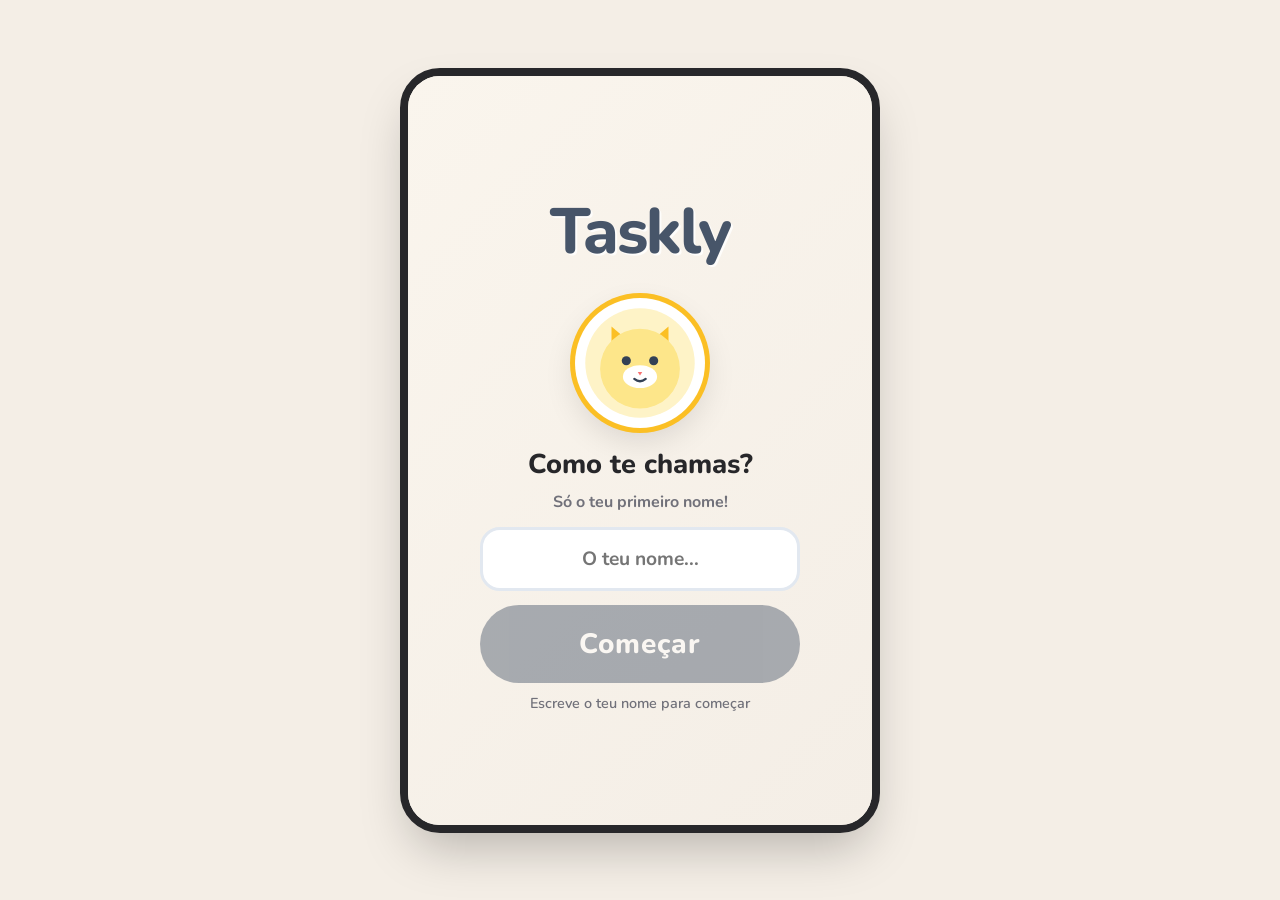
==== commit 3b1288c3: "Update index.html" ====
--- a/index.html
+++ b/index.html
@@ -8,324 +8,405 @@
     <link href="https://fonts.googleapis.com/css2?family=Nunito:wght@400;600;700;800;900&display=swap" rel="stylesheet">
 </head>
 <body>
-<div id="app-container">
-
-    <!-- ══ Ecrã 0: Boas-vindas ══ -->
-    <div id="screen-welcome" class="screen active">
-        <div class="welcome-content">
-            <h1 class="app-title">Taskly</h1>
-            <div class="welcome-avatar-ring">
-                <div class="welcome-avatar-inner">
-                    <svg viewBox="0 0 100 100" xmlns="http://www.w3.org/2000/svg">
-                        <circle cx="50" cy="50" r="48" fill="#fef3c7"/>
-                        <path d="M25 45 L25 18 L45 35 Z" fill="#fbbf24"/>
-                        <path d="M75 45 L75 18 L55 35 Z" fill="#fbbf24"/>
-                        <circle cx="50" cy="55" r="35" fill="#fde68a"/>
-                        <ellipse cx="50" cy="62" rx="15" ry="10" fill="#fff"/>
-                        <circle cx="38" cy="48" r="4" fill="#334155"/>
-                        <circle cx="62" cy="48" r="4" fill="#334155"/>
-                        <polygon points="48,58 52,58 50,61" fill="#f87171"/>
-                        <path d="M45 64 Q50 68 55 64" stroke="#334155" stroke-width="2" fill="none" stroke-linecap="round"/>
+    <div id="app-container">
+
+        <!-- ══ Ecrã 0: Boas-vindas ══ -->
+        <div id="screen-welcome" class="screen active">
+            <div class="welcome-content">
+                <h1 class="app-title">Taskly</h1>
+                <div class="welcome-avatar-ring">
+                    <div class="welcome-avatar-inner">
+                        <svg viewBox="0 0 100 100" xmlns="http://www.w3.org/2000/svg">
+                            <circle cx="50" cy="50" r="48" fill="#fef3c7"/>
+                            <path d="M25 45 L25 18 L45 35 Z" fill="#fbbf24"/>
+                            <path d="M75 45 L75 18 L55 35 Z" fill="#fbbf24"/>
+                            <circle cx="50" cy="55" r="35" fill="#fde68a"/>
+                            <ellipse cx="50" cy="62" rx="15" ry="10" fill="#fff"/>
+                            <circle cx="38" cy="48" r="4" fill="#334155"/>
+                            <circle cx="62" cy="48" r="4" fill="#334155"/>
+                            <polygon points="48,58 52,58 50,61" fill="#f87171"/>
+                            <path d="M45 64 Q50 68 55 64" stroke="#334155" stroke-width="2" fill="none" stroke-linecap="round"/>
+                        </svg>
+                    </div>
+                </div>
+                <h2 class="welcome-question">Como te chamas?</h2>
+                <p class="welcome-subtitle">Só o teu primeiro nome!</p>
+                <input type="text" id="name-input" class="name-input" placeholder="O teu nome..." maxlength="20" autocomplete="off" autocorrect="off" spellcheck="false">
+                <button id="btn-start" class="primary-btn" disabled>Começar</button>
+                <p id="name-hint-text" class="hint-text">Escreve o teu nome para começar</p>
+            </div>
+        </div>
+
+        <!-- ══ Ecrã 1: Início / Carrossel ══ -->
+        <div id="screen-home" class="screen">
+            <button class="settings-btn btn-open-settings" aria-label="Definições">
+                <svg width="28" height="28" viewBox="0 0 24 24" fill="none" stroke="currentColor" stroke-width="2.5" stroke-linecap="round" stroke-linejoin="round">
+                    <circle cx="12" cy="12" r="3"></circle>
+                    <path d="M19.4 15a1.65 1.65 0 0 0 .33 1.82l.06.06a2 2 0 0 1 0 2.83 2 2 0 0 1-2.83 0l-.06-.06a1.65 1.65 0 0 0-1.82-.33 1.65 1.65 0 0 0-1 1.51V21a2 2 0 0 1-2 2 2 2 0 0 1-2-2v-.09A1.65 1.65 0 0 0 9 19.4a1.65 1.65 0 0 0-1.82.33l-.06.06a2 2 0 0 1-2.83 0 2 2 0 0 1 0-2.83l.06-.06a1.65 1.65 0 0 0 .33-1.82 1.65 1.65 0 0 0-1.51-1H3a2 2 0 0 1-2-2 2 2 0 0 1 2-2h.09A1.65 1.65 0 0 0 4.6 9a1.65 1.65 0 0 0-.33-1.82l-.06-.06a2 2 0 0 1 0-2.83 2 2 0 0 1 2.83 0l.06.06a1.65 1.65 0 0 0 1.82.33H9a1.65 1.65 0 0 0 1-1.51V3a2 2 0 0 1 2-2 2 2 0 0 1 2 2v.09a1.65 1.65 0 0 0 1 1.51 1.65 1.65 0 0 0 1.82-.33l.06-.06a2 2 0 0 1 2.83 0 2 2 0 0 1 0 2.83l-.06.06a1.65 1.65 0 0 0-.33 1.82V9a1.65 1.65 0 0 0 1.51 1H21a2 2 0 0 1 2 2 2 2 0 0 1-2 2h-.09a1.65 1.65 0 0 0-1.51 1z"></path>
+                </svg>
+            </button>
+            <div class="home-content">
+                <h1 class="app-title">Taskly</h1>
+                <p class="subtitle" id="home-greeting">Escolhe o teu companheiro!</p>
+                <div class="session-timer-pill" id="home-timer-pill">⏱ <span id="home-timer-text">15:00</span></div>
+
+                <div class="avatar-carousel">
+                    <button class="carousel-nav" id="btn-prev" aria-label="Avatar anterior">‹</button>
+                    <div class="carousel-viewport">
+                        <div class="carousel-track" id="carousel-track">
+                            <!-- 1. Gatinho -->
+                            <div class="carousel-slide" data-avatar="gatinho"><div class="avatar-circle"><svg viewBox="0 0 100 100" xmlns="http://www.w3.org/2000/svg"><circle cx="50" cy="50" r="48" fill="#fef3c7"/><path d="M25 45 L25 18 L45 35 Z" fill="#fbbf24"/><path d="M75 45 L75 18 L55 35 Z" fill="#fbbf24"/><circle cx="50" cy="55" r="35" fill="#fde68a"/><ellipse cx="50" cy="62" rx="15" ry="10" fill="#fff"/><circle cx="38" cy="48" r="4" fill="#334155"/><circle cx="62" cy="48" r="4" fill="#334155"/><polygon points="48,58 52,58 50,61" fill="#f87171"/><path d="M45 64 Q50 68 55 64" stroke="#334155" stroke-width="2" fill="none" stroke-linecap="round"/></svg></div></div>
+                            <!-- 2. Cãozinho -->
+                            <div class="carousel-slide" data-avatar="cao"><div class="avatar-circle"><svg viewBox="0 0 100 100" xmlns="http://www.w3.org/2000/svg"><circle cx="50" cy="50" r="48" fill="#ffedd5"/><ellipse cx="25" cy="50" rx="12" ry="25" fill="#d97706" transform="rotate(15 25 50)"/><ellipse cx="75" cy="50" rx="12" ry="25" fill="#d97706" transform="rotate(-15 75 50)"/><circle cx="50" cy="55" r="32" fill="#fcd34d"/><ellipse cx="50" cy="65" rx="18" ry="14" fill="#fff"/><circle cx="40" cy="48" r="4" fill="#334155"/><circle cx="60" cy="48" r="4" fill="#334155"/><ellipse cx="50" cy="60" rx="6" ry="4" fill="#334155"/><path d="M45 68 Q50 72 55 68" stroke="#334155" stroke-width="2" fill="none" stroke-linecap="round"/></svg></div></div>
+                            <!-- 3. Robô fofo -->
+                            <div class="carousel-slide" data-avatar="robo"><div class="avatar-circle"><svg viewBox="0 0 100 100" xmlns="http://www.w3.org/2000/svg"><circle cx="50" cy="50" r="48" fill="#f1f5f9"/><line x1="50" y1="20" x2="50" y2="10" stroke="#94a3b8" stroke-width="4"/><circle cx="50" cy="10" r="4" fill="#ef4444"/><rect x="15" y="45" width="10" height="20" rx="2" fill="#94a3b8"/><rect x="75" y="45" width="10" height="20" rx="2" fill="#94a3b8"/><rect x="25" y="25" width="50" height="50" rx="12" fill="#cbd5e1"/><rect x="32" y="32" width="36" height="26" rx="6" fill="#0f172a"/><ellipse cx="40" cy="45" rx="4" ry="6" fill="#38bdf8"/><ellipse cx="60" cy="45" rx="4" ry="6" fill="#38bdf8"/><rect x="42" y="62" width="16" height="4" rx="2" fill="#38bdf8"/></svg></div></div>
+                            <!-- 4. Coelho -->
+                            <div class="carousel-slide" data-avatar="coelho"><div class="avatar-circle"><svg viewBox="0 0 100 100" xmlns="http://www.w3.org/2000/svg"><circle cx="50" cy="50" r="48" fill="#fdf2f8"/><ellipse cx="38" cy="25" rx="8" ry="25" fill="#fbcfe8"/><ellipse cx="62" cy="25" rx="8" ry="25" fill="#fbcfe8"/><ellipse cx="50" cy="60" rx="30" ry="25" fill="#fff"/><circle cx="40" cy="55" r="4" fill="#334155"/><circle cx="60" cy="55" r="4" fill="#334155"/><circle cx="50" cy="62" r="3" fill="#f472b6"/><path d="M45 66 Q50 69 55 66" stroke="#334155" stroke-width="2" fill="none" stroke-linecap="round"/><rect x="47" y="67" width="6" height="6" rx="1" fill="#fff" stroke="#cbd5e1"/></svg></div></div>
+                            <!-- 5. Estrela -->
+                            <div class="carousel-slide" data-avatar="estrela"><div class="avatar-circle"><svg viewBox="0 0 100 100" xmlns="http://www.w3.org/2000/svg"><circle cx="50" cy="50" r="48" fill="#fffbeb"/><path d="M50 15 L60 38 L85 40 L65 55 L72 78 L50 65 L28 78 L35 55 L15 40 L40 38 Z" fill="#fde047" stroke="#facc15" stroke-width="2" stroke-linejoin="round"/><circle cx="42" cy="48" r="4.5" fill="#334155"/><circle cx="58" cy="48" r="4.5" fill="#334155"/><path d="M45 56 Q50 62 55 56" stroke="#334155" stroke-width="3" fill="none" stroke-linecap="round"/><circle cx="35" cy="50" r="4" fill="#fca5a5" opacity="0.6"/><circle cx="65" cy="50" r="4" fill="#fca5a5" opacity="0.6"/></svg></div></div>
+                            <!-- 6. Pinguim -->
+                            <div class="carousel-slide" data-avatar="pinguim"><div class="avatar-circle"><svg viewBox="0 0 100 100" xmlns="http://www.w3.org/2000/svg"><circle cx="50" cy="50" r="48" fill="#e0f2fe"/><ellipse cx="50" cy="60" rx="35" ry="40" fill="#0f172a"/><path d="M25 55 C 25 30, 40 25, 50 25 C 60 25, 75 30, 75 55 C 75 80, 65 95, 50 95 C 35 95, 25 80, 25 55 Z" fill="#fff"/><circle cx="40" cy="45" r="4" fill="#0f172a"/><circle cx="60" cy="45" r="4" fill="#0f172a"/><polygon points="45,52 55,52 50,60" fill="#f97316"/></svg></div></div>
+                            <!-- 7. Ursinho -->
+                            <div class="carousel-slide" data-avatar="ursinho"><div class="avatar-circle"><svg viewBox="0 0 100 100" xmlns="http://www.w3.org/2000/svg"><circle cx="50" cy="50" r="48" fill="#fef3c7"/><circle cx="28" cy="30" r="14" fill="#92400e"/><circle cx="72" cy="30" r="14" fill="#92400e"/><circle cx="50" cy="55" r="35" fill="#b45309"/><circle cx="50" cy="65" r="15" fill="#fde68a"/><ellipse cx="50" cy="60" rx="7" ry="4" fill="#1c1917"/><path d="M45 68 Q50 72 55 68" stroke="#1c1917" stroke-width="2" fill="none" stroke-linecap="round"/><circle cx="38" cy="48" r="3.5" fill="#1c1917"/><circle cx="62" cy="48" r="3.5" fill="#1c1917"/></svg></div></div>
+                            <!-- 8. Leãozinho -->
+                            <div class="carousel-slide" data-avatar="leao"><div class="avatar-circle"><svg viewBox="0 0 100 100" xmlns="http://www.w3.org/2000/svg"><circle cx="50" cy="50" r="48" fill="#fff7ed"/><path d="M50 10 A40 40 0 0 1 85 30 L90 20 L80 40 A40 40 0 0 1 80 70 L90 80 L75 75 A40 40 0 0 1 25 75 L10 80 L20 70 A40 40 0 0 1 20 40 L10 20 L25 30 A40 40 0 0 1 50 10" fill="#ea580c"/><circle cx="50" cy="50" r="38" fill="#f97316"/><circle cx="30" cy="35" r="8" fill="#fcd34d"/><circle cx="70" cy="35" r="8" fill="#fcd34d"/><circle cx="50" cy="55" r="28" fill="#fbbf24"/><ellipse cx="50" cy="65" rx="14" ry="10" fill="#fff"/><circle cx="40" cy="50" r="3.5" fill="#334155"/><circle cx="60" cy="50" r="3.5" fill="#334155"/><polygon points="45,60 55,60 50,65" fill="#1c1917"/><path d="M46 68 Q50 71 54 68" stroke="#1c1917" stroke-width="2" fill="none" stroke-linecap="round"/></svg></div></div>
+                        </div>
+                    </div>
+                    <button class="carousel-nav" id="btn-next" aria-label="Avatar seguinte">›</button>
+                </div>
+
+                <div class="carousel-indicators" id="carousel-indicators"></div>
+
+                <div class="unlock-progress-container" id="stars-progress-container">
+                    <div class="unlock-progress-bar">
+                        <div class="unlock-progress-fill" id="stars-progress-fill"></div>
+                    </div>
+                    <p class="unlock-progress-text" id="stars-progress-text">0/15 ⭐ para novo companheiro</p>
+                </div>
+
+                <button id="btn-play" class="primary-btn">Jogar ▶</button>
+            </div>
+        </div>
+
+        <!-- ══ Ecrã 2: Seleção de Níveis ══ -->
+        <div id="screen-levels" class="screen">
+            <div class="header">
+                <button id="btn-back-levels" class="icon-btn" aria-label="Voltar">
+                    <svg width="24" height="24" viewBox="0 0 24 24" fill="none" xmlns="http://www.w3.org/2000/svg">
+                        <path d="M15 18L9 12L15 6" stroke="currentColor" stroke-width="2.5" stroke-linecap="round" stroke-linejoin="round"/>
                     </svg>
-                </div>
-            </div>
-            <h2 class="welcome-question">Como te chamas?</h2>
-            <p class="welcome-subtitle">Só o teu primeiro nome!</p>
-            <input type="text" id="name-input" class="name-input" placeholder="O teu nome..." maxlength="20" autocomplete="off" autocorrect="off" spellcheck="false">
-            <button id="btn-start" class="primary-btn" disabled>Começar</button>
-            <p id="name-hint-text" class="hint-text">Escreve o teu nome para começar</p>
-        </div>
+                </button>
+                <div class="header-title-block">
+                    <div class="session-timer-pill" id="levels-timer-pill">⏱ <span id="levels-timer-text">15:00</span></div>
+                    <h2>Níveis</h2>
+                </div>
+                <div class="header-right-actions">
+                    <div class="stars-total" id="levels-stars-total">⭐ 0</div>
+                    <button class="icon-btn btn-open-settings" aria-label="Definições">
+                        <svg width="22" height="22" viewBox="0 0 24 24" fill="none" stroke="currentColor" stroke-width="2.5" stroke-linecap="round" stroke-linejoin="round">
+                            <circle cx="12" cy="12" r="3"></circle>
+                            <path d="M19.4 15a1.65 1.65 0 0 0 .33 1.82l.06.06a2 2 0 0 1 0 2.83 2 2 0 0 1-2.83 0l-.06-.06a1.65 1.65 0 0 0-1.82-.33 1.65 1.65 0 0 0-1 1.51V21a2 2 0 0 1-2 2 2 2 0 0 1-2-2v-.09A1.65 1.65 0 0 0 9 19.4a1.65 1.65 0 0 0-1.82.33l-.06.06a2 2 0 0 1-2.83 0 2 2 0 0 1 0-2.83l.06-.06a1.65 1.65 0 0 0 .33-1.82 1.65 1.65 0 0 0-1.51-1H3a2 2 0 0 1-2-2 2 2 0 0 1 2-2h.09A1.65 1.65 0 0 0 4.6 9a1.65 1.65 0 0 0-.33-1.82l-.06-.06a2 2 0 0 1 0-2.83 2 2 0 0 1 2.83 0l.06.06a1.65 1.65 0 0 0 1.82.33H9a1.65 1.65 0 0 0 1-1.51V3a2 2 0 0 1 2-2 2 2 0 0 1 2 2v.09a1.65 1.65 0 0 0 1 1.51 1.65 1.65 0 0 0 1.82-.33l.06-.06a2 2 0 0 1 2.83 0 2 2 0 0 1 0 2.83l-.06.06a1.65 1.65 0 0 0-.33 1.82V9a1.65 1.65 0 0 0 1.51 1H21a2 2 0 0 1 2 2 2 2 0 0 1-2 2h-.09a1.65 1.65 0 0 0-1.51 1z"></path>
+                        </svg>
+                    </button>
+                </div>
+            </div>
+
+            <div class="levels-container">
+                <!-- Nível 1 -->
+                <div class="level-card unlocked" data-level="1">
+                    <div class="level-icon">1</div>
+                    <div class="level-info">
+                        <h3>Nível 1</h3>
+                        <p>3 passos</p>
+                    </div>
+                    <div class="level-status">
+                        <svg width="26" height="26" viewBox="0 0 24 24" fill="none" xmlns="http://www.w3.org/2000/svg">
+                            <path d="M5 12L10 17L20 7" stroke="#fbbf24" stroke-width="3" stroke-linecap="round" stroke-linejoin="round"/>
+                        </svg>
+                    </div>
+                </div>
+                <!-- Nível 2 -->
+                <div class="level-card locked" data-level="2">
+                    <div class="level-icon">2</div>
+                    <div class="level-info">
+                        <h3>Nível 2</h3>
+                        <p>4 passos</p>
+                    </div>
+                    <div class="level-status">
+                        <svg width="20" height="20" viewBox="0 0 24 24" fill="none" xmlns="http://www.w3.org/2000/svg" class="padlock-svg">
+                            <rect x="5" y="11" width="14" height="10" rx="2" stroke="#a1a1aa" stroke-width="2.5"/>
+                            <path d="M17 11V7C17 4.23858 14.7614 2 12 2C9.23858 2 7 4.23858 7 7V11" stroke="#a1a1aa" stroke-width="2.5" stroke-linecap="round"/>
+                        </svg>
+                    </div>
+                </div>
+                <!-- Nível 3 -->
+                <div class="level-card locked" data-level="3">
+                    <div class="level-icon">3</div>
+                    <div class="level-info">
+                        <h3>Nível 3</h3>
+                        <p>5 passos</p>
+                    </div>
+                    <div class="level-status">
+                        <svg width="20" height="20" viewBox="0 0 24 24" fill="none" xmlns="http://www.w3.org/2000/svg" class="padlock-svg">
+                            <rect x="5" y="11" width="14" height="10" rx="2" stroke="#a1a1aa" stroke-width="2.5"/>
+                            <path d="M17 11V7C17 4.23858 14.7614 2 12 2C9.23858 2 7 4.23858 7 7V11" stroke="#a1a1aa" stroke-width="2.5" stroke-linecap="round"/>
+                        </svg>
+                    </div>
+                </div>
+                <!-- Nível 4 -->
+                <div class="level-card locked" data-level="4">
+                    <div class="level-icon">4</div>
+                    <div class="level-info">
+                        <h3>Nível 4</h3>
+                        <p>6 passos</p>
+                    </div>
+                    <div class="level-status">
+                        <svg width="20" height="20" viewBox="0 0 24 24" fill="none" xmlns="http://www.w3.org/2000/svg" class="padlock-svg">
+                            <rect x="5" y="11" width="14" height="10" rx="2" stroke="#a1a1aa" stroke-width="2.5"/>
+                            <path d="M17 11V7C17 4.23858 14.7614 2 12 2C9.23858 2 7 4.23858 7 7V11" stroke="#a1a1aa" stroke-width="2.5" stroke-linecap="round"/>
+                        </svg>
+                    </div>
+                </div>
+                <!-- Nível 5 -->
+                <div class="level-card locked" data-level="5">
+                    <div class="level-icon">5</div>
+                    <div class="level-info">
+                        <h3>Nível 5</h3>
+                        <p>7 passos</p>
+                    </div>
+                    <div class="level-status">
+                        <svg width="20" height="20" viewBox="0 0 24 24" fill="none" xmlns="http://www.w3.org/2000/svg" class="padlock-svg">
+                            <rect x="5" y="11" width="14" height="10" rx="2" stroke="#a1a1aa" stroke-width="2.5"/>
+                            <path d="M17 11V7C17 4.23858 14.7614 2 12 2C9.23858 2 7 4.23858 7 7V11" stroke="#a1a1aa" stroke-width="2.5" stroke-linecap="round"/>
+                        </svg>
+                    </div>
+                </div>
+            </div>
+        </div>
+
+        <!-- ══ Ecrã 2b: Lista de Rotinas ══ -->
+        <div id="screen-routines" class="screen">
+            <div class="header">
+                <button id="btn-back-routines" class="icon-btn" aria-label="Voltar">
+                    <svg width="24" height="24" viewBox="0 0 24 24" fill="none" xmlns="http://www.w3.org/2000/svg">
+                        <path d="M15 18L9 12L15 6" stroke="currentColor" stroke-width="2.5" stroke-linecap="round" stroke-linejoin="round"/>
+                    </svg>
+                </button>
+                <div class="header-title-block">
+                    <div class="session-timer-pill" id="routines-timer-pill">⏱ <span id="routines-timer-text">15:00</span></div>
+                    <h2 id="routines-level-title">Nível 1</h2>
+                </div>
+                <div class="header-right-actions">
+                    <div class="stars-total" id="routines-stars-total">⭐ 0</div>
+                    <button class="icon-btn btn-open-settings" aria-label="Definições">
+                        <svg width="22" height="22" viewBox="0 0 24 24" fill="none" stroke="currentColor" stroke-width="2.5" stroke-linecap="round" stroke-linejoin="round">
+                            <circle cx="12" cy="12" r="3"></circle>
+                            <path d="M19.4 15a1.65 1.65 0 0 0 .33 1.82l.06.06a2 2 0 0 1 0 2.83 2 2 0 0 1-2.83 0l-.06-.06a1.65 1.65 0 0 0-1.82-.33 1.65 1.65 0 0 0-1 1.51V21a2 2 0 0 1-2 2 2 2 0 0 1-2-2v-.09A1.65 1.65 0 0 0 9 19.4a1.65 1.65 0 0 0-1.82.33l-.06.06a2 2 0 0 1-2.83 0 2 2 0 0 1 0-2.83l.06-.06a1.65 1.65 0 0 0 .33-1.82 1.65 1.65 0 0 0-1.51-1H3a2 2 0 0 1-2-2 2 2 0 0 1 2-2h.09A1.65 1.65 0 0 0 4.6 9a1.65 1.65 0 0 0-.33-1.82l-.06-.06a2 2 0 0 1 0-2.83 2 2 0 0 1 2.83 0l.06.06a1.65 1.65 0 0 0 1.82.33H9a1.65 1.65 0 0 0 1-1.51V3a2 2 0 0 1 2-2 2 2 0 0 1 2 2v.09a1.65 1.65 0 0 0 1 1.51 1.65 1.65 0 0 0 1.82-.33l.06-.06a2 2 0 0 1 2.83 0 2 2 0 0 1 0 2.83l-.06.06a1.65 1.65 0 0 0-.33 1.82V9a1.65 1.65 0 0 0 1.51 1H21a2 2 0 0 1 2 2 2 2 0 0 1-2 2h-.09a1.65 1.65 0 0 0-1.51 1z"></path>
+                        </svg>
+                    </button>
+                </div>
+            </div>
+            <div id="routines-list" class="routines-container"></div>
+        </div>
+
+        <!-- ══ Ecrã 3: Jogo Principal ══ -->
+        <div id="screen-game" class="screen">
+            <div class="game-header">
+                <div class="game-title-wrap">
+                    <h2 id="routine-title" class="routine-title">Lavar as mãos</h2>
+                    <div class="session-timer-pill timer-game" id="game-timer-pill">⏱ <span id="game-timer-text">15:00</span></div>
+                </div>
+                <div class="game-actions">
+                    <button id="btn-hint" class="hint-btn" aria-label="Dica: mostrar onde colocar">
+                        <svg width="22" height="22" viewBox="0 0 24 24" fill="none" stroke="currentColor" stroke-width="2.5" stroke-linecap="round" stroke-linejoin="round">
+                            <line x1="9" y1="18" x2="15" y2="18"/>
+                            <line x1="10" y1="22" x2="14" y2="22"/>
+                            <path d="M12 2a7 7 0 0 1 7 7c0 2.38-1.19 4.47-3 5.74V17a1 1 0 0 1-1 1H9a1 1 0 0 1-1-1v-2.26C6.19 13.47 5 11.38 5 9a7 7 0 0 1 7-7z"/>
+                        </svg>
+                    </button>
+                    <button class="icon-btn btn-open-settings" aria-label="Definições">
+                        <svg width="22" height="22" viewBox="0 0 24 24" fill="none" stroke="currentColor" stroke-width="2.5" stroke-linecap="round" stroke-linejoin="round">
+                            <circle cx="12" cy="12" r="3"></circle>
+                            <path d="M19.4 15a1.65 1.65 0 0 0 .33 1.82l.06.06a2 2 0 0 1 0 2.83 2 2 0 0 1-2.83 0l-.06-.06a1.65 1.65 0 0 0-1.82-.33 1.65 1.65 0 0 0-1 1.51V21a2 2 0 0 1-2 2 2 2 0 0 1-2-2v-.09A1.65 1.65 0 0 0 9 19.4a1.65 1.65 0 0 0-1.82.33l-.06.06a2 2 0 0 1-2.83 0 2 2 0 0 1 0-2.83l.06-.06a1.65 1.65 0 0 0 .33-1.82 1.65 1.65 0 0 0-1.51-1H3a2 2 0 0 1-2-2 2 2 0 0 1 2-2h.09A1.65 1.65 0 0 0 4.6 9a1.65 1.65 0 0 0-.33-1.82l-.06-.06a2 2 0 0 1 0-2.83 2 2 0 0 1 2.83 0l.06.06a1.65 1.65 0 0 0 1.82.33H9a1.65 1.65 0 0 0 1-1.51V3a2 2 0 0 1 2-2 2 2 0 0 1 2 2v.09a1.65 1.65 0 0 0 1 1.51 1.65 1.65 0 0 0 1.82-.33l.06-.06a2 2 0 0 1 2.83 0 2 2 0 0 1 0 2.83l-.06.06a1.65 1.65 0 0 0-.33 1.82V9a1.65 1.65 0 0 0 1.51 1H21a2 2 0 0 1 2 2 2 2 0 0 1-2 2h-.09a1.65 1.65 0 0 0-1.51 1z"></path>
+                        </svg>
+                    </button>
+                    <button id="btn-back-game" class="icon-btn" aria-label="Voltar aos Níveis">
+                        <svg width="24" height="24" viewBox="0 0 24 24" fill="none" xmlns="http://www.w3.org/2000/svg">
+                            <path d="M15 18L9 12L15 6" stroke="currentColor" stroke-width="2.5" stroke-linecap="round" stroke-linejoin="round"/>
+                        </svg>
+                    </button>
+                </div>
+            </div>
+
+            <div class="game-area" id="game-area">
+                <div class="slots-container" id="slots-container"></div>
+            </div>
+
+            <div class="cards-area" id="cards-container"></div>
+
+            <!-- Barra do Companheiro -->
+            <div class="companion-bar">
+                <div class="companion-mini-avatar" id="companion-mini-avatar"></div>
+                <div class="companion-speech-bubble hidden" id="companion-speech-bubble">
+                    <p id="companion-speech-text">Consegues! 💪</p>
+                </div>
+            </div>
+
+            <!-- Botão Verificar -->
+            <div id="confirm-container" class="confirm-container hidden">
+                <button id="btn-confirm" class="confirm-btn">✔ Verificar</button>
+            </div>
+
+            <!-- Toast de estrelas -->
+            <div id="stars-reward-toast" class="stars-toast hidden">
+                <span id="toast-stars-text">+3 ⭐</span>
+            </div>
+
+            <!-- Modal de resultado -->
+            <div id="game-overlay" class="game-overlay hidden">
+                <div class="modal-content">
+                    <div id="modal-companion" class="modal-companion"></div>
+                    <h3 id="modal-title">Muito bem!</h3>
+                    <p id="modal-text">Completaste a rotina.</p>
+                    <div class="modal-buttons" id="modal-buttons"></div>
+                </div>
+            </div>
+
+            <!-- Animação de estrelas -->
+            <div id="stars-container" class="stars-container hidden"></div>
+        </div>
+
+        <!-- ══ Overlay: Definições ══ -->
+        <div id="settings-overlay" class="game-overlay hidden" style="z-index: 1000;">
+            <div class="modal-content settings-modal">
+                <div class="settings-header">
+                    <button id="btn-close-settings" class="icon-btn settings-back-btn" aria-label="Fechar">
+                        <svg width="22" height="22" viewBox="0 0 24 24" fill="none">
+                            <path d="M15 18L9 12L15 6" stroke="currentColor" stroke-width="2.5" stroke-linecap="round" stroke-linejoin="round"/>
+                        </svg>
+                    </button>
+                    <h3>Definições</h3>
+                </div>
+
+                <div class="settings-body">
+
+                    <!-- PERFIL -->
+                    <p class="settings-section-label">PERFIL</p>
+                    <div class="settings-card" id="profile-card">
+                        <div class="settings-row-info">
+                            <span class="settings-row-title">Nome</span>
+                            <div class="settings-row-right">
+                                <span id="profile-name-display">—</span>
+                                <span>✏️</span>
+                            </div>
+                        </div>
+                        <input type="text" id="profile-name-input" class="inline-name-input hidden" maxlength="20" autocomplete="off">
+                    </div>
+
+                    <!-- APARÊNCIA -->
+                    <p class="settings-section-label">APARÊNCIA</p>
+                    <div class="settings-card">
+                        <div class="settings-row-info">
+                            <span class="settings-row-title">Paleta de cores</span>
+                            <div class="color-swatches">
+                                <button class="swatch active" data-theme="default" style="background:#faf5ed;" aria-label="Padrão"></button>
+                                <button class="swatch" data-theme="blue"    style="background:#dbeafe;" aria-label="Azul"></button>
+                                <button class="swatch" data-theme="green"   style="background:#dcfce7;" aria-label="Verde"></button>
+                                <button class="swatch" data-theme="dark"    style="background:#1e293b;" aria-label="Escuro"></button>
+                                <button class="swatch" data-theme="minimal" style="background:#f1f5f9;" aria-label="Minimal"></button>
+                            </div>
+                        </div>
+                        <div class="settings-divider"></div>
+                        <div class="settings-size-block">
+                            <span class="settings-row-title" style="padding: 0 15px; display: block; margin-bottom: 8px;">Tamanho dos elementos</span>
+                            <div class="size-pills-list">
+                                <button class="size-pill-btn" data-size="small">Pequeno</button>
+                                <button class="size-pill-btn" data-size="normal">Normal</button>
+                                <button class="size-pill-btn active" data-size="large">Grande</button>
+                            </div>
+                        </div>
+                    </div>
+
+                    <!-- SOM -->
+                    <p class="settings-section-label">SOM</p>
+                    <div class="settings-card">
+                        <div class="settings-row-info">
+                            <span class="settings-row-title">Sons de jogo</span>
+                            <button id="sound-toggle" class="toggle-btn active" role="switch" aria-checked="true">
+                                <div class="toggle-thumb"></div>
+                            </button>
+                        </div>
+                        <div class="settings-divider"></div>
+                        <div class="settings-row-info volume-row" id="volume-row">
+                            <div>
+                                <span class="settings-row-title">Volume</span>
+                                <p class="settings-row-sub" id="volume-label">80%</p>
+                            </div>
+                            <input type="range" id="volume-slider" class="volume-slider" min="0" max="100" value="80">
+                        </div>
+                    </div>
+
+                    <!-- SESSÃO -->
+                    <p class="settings-section-label">SESSÃO</p>
+                    <div class="settings-card">
+                        <div class="settings-row-info">
+                            <div>
+                                <span class="settings-row-title">Tempo de sessão</span>
+                                <p class="settings-row-sub">15 min + 5 min extra se necessário</p>
+                            </div>
+                            <span class="settings-badge">15 min</span>
+                        </div>
+                    </div>
+
+                    <!-- ACESSIBILIDADE -->
+                    <p class="settings-section-label">ACESSIBILIDADE</p>
+                    <div class="settings-card">
+                        <div class="settings-row-info">
+                            <div>
+                                <span class="settings-row-title">Modo de baixa estimulação</span>
+                                <p class="settings-row-sub">Remove animações rápidas, sons e simplifica o fundo</p>
+                            </div>
+                            <button id="low-stim-toggle" class="toggle-btn" role="switch" aria-checked="false">
+                                <div class="toggle-thumb"></div>
+                            </button>
+                        </div>
+                        <div class="settings-divider"></div>
+                        <div class="settings-row-info">
+                            <div>
+                                <span class="settings-row-title">Dicas de teclado</span>
+                                <p class="settings-row-sub">← → cartões &nbsp;·&nbsp; ↑ ↓ slots &nbsp;·&nbsp; Enter colocar</p>
+                            </div>
+                            <span class="settings-badge" style="font-size:1.1rem;">⌨️</span>
+                        </div>
+                    </div>
+
+                </div><!-- /settings-body -->
+
+                <div class="settings-footer">
+                    <button id="btn-close-settings-bottom" class="primary-btn">Fechar</button>
+                </div>
+            </div>
+        </div>
+
+        <!-- ══ Toast de aviso do timer ══ -->
+        <div id="timer-warning-toast" class="timer-warning-toast hidden">
+            <span id="timer-warning-text">⏱ Faltam 5 minutos!</span>
+        </div>
+
+        <!-- ══ Overlay: Tempo esgotado ══ -->
+        <div id="time-up-overlay" class="game-overlay hidden" style="z-index: 950;">
+            <div class="modal-content time-up-modal">
+                <div class="time-up-icon">⏰</div>
+                <h3>Sessão terminada!</h3>
+                <p>Os teus 15 minutos de hoje acabaram.<br>Fizeste um trabalho incrível! 🌟</p>
+                <div class="modal-buttons">
+                    <button id="btn-time-continue" class="secondary-btn">Continuar mais 5 min</button>
+                    <button id="btn-time-stop" class="primary-btn">Fechar</button>
+                </div>
+            </div>
+        </div>
+
     </div>
-
-    <!-- ══ Ecrã 1: Início / Carrossel ══ -->
-    <div id="screen-home" class="screen">
-        <button class="settings-btn btn-open-settings" aria-label="Definições">
-            <svg width="26" height="26" viewBox="0 0 24 24" fill="none" stroke="currentColor" stroke-width="2.5" stroke-linecap="round" stroke-linejoin="round">
-                <circle cx="12" cy="12" r="3"/>
-                <path d="M19.4 15a1.65 1.65 0 0 0 .33 1.82l.06.06a2 2 0 0 1-2.83 2.83l-.06-.06a1.65 1.65 0 0 0-1.82-.33 1.65 1.65 0 0 0-1 1.51V21a2 2 0 0 1-4 0v-.09A1.65 1.65 0 0 0 9 19.4a1.65 1.65 0 0 0-1.82.33l-.06.06a2 2 0 0 1-2.83-2.83l.06-.06A1.65 1.65 0 0 0 4.68 15a1.65 1.65 0 0 0-1.51-1H3a2 2 0 0 1 0-4h.09A1.65 1.65 0 0 0 4.6 9a1.65 1.65 0 0 0-.33-1.82l-.06-.06a2 2 0 0 1 2.83-2.83l.06.06A1.65 1.65 0 0 0 9 4.68a1.65 1.65 0 0 0 1-1.51V3a2 2 0 0 1 4 0v.09a1.65 1.65 0 0 0 1 1.51 1.65 1.65 0 0 0 1.82-.33l.06-.06a2 2 0 0 1 2.83 2.83l-.06.06A1.65 1.65 0 0 0 19.4 9a1.65 1.65 0 0 0 1.51 1H21a2 2 0 0 1 0 4h-.09a1.65 1.65 0 0 0-1.51 1z"/>
-            </svg>
-        </button>
-        <div class="home-content">
-            <h1 class="app-title">Taskly</h1>
-            <p class="subtitle" id="home-greeting">Escolhe o teu companheiro!</p>
-            <div class="session-timer-pill" id="home-timer-pill">⏱ <span id="home-timer-text">15:00</span></div>
-            <div class="avatar-carousel">
-                <button class="carousel-nav" id="btn-prev" aria-label="Anterior">‹</button>
-                <div class="carousel-viewport">
-                    <div class="carousel-track" id="carousel-track">
-                        <!-- Avatar 0 – Gatinho -->
-                        <div class="carousel-slide" data-avatar="gatinho"><div class="avatar-circle"><svg viewBox="0 0 100 100" xmlns="http://www.w3.org/2000/svg"><circle cx="50" cy="50" r="48" fill="#fef3c7"/><path d="M25 45 L25 18 L45 35 Z" fill="#fbbf24"/><path d="M75 45 L75 18 L55 35 Z" fill="#fbbf24"/><circle cx="50" cy="55" r="35" fill="#fde68a"/><ellipse cx="50" cy="62" rx="15" ry="10" fill="#fff"/><circle cx="38" cy="48" r="4" fill="#334155"/><circle cx="62" cy="48" r="4" fill="#334155"/><polygon points="48,58 52,58 50,61" fill="#f87171"/><path d="M45 64 Q50 68 55 64" stroke="#334155" stroke-width="2" fill="none" stroke-linecap="round"/></svg></div></div>
-                        <!-- Avatar 1 – Cão -->
-                        <div class="carousel-slide" data-avatar="cao"><div class="avatar-circle"><svg viewBox="0 0 100 100" xmlns="http://www.w3.org/2000/svg"><circle cx="50" cy="50" r="48" fill="#ffedd5"/><ellipse cx="25" cy="50" rx="12" ry="25" fill="#d97706" transform="rotate(15 25 50)"/><ellipse cx="75" cy="50" rx="12" ry="25" fill="#d97706" transform="rotate(-15 75 50)"/><circle cx="50" cy="55" r="32" fill="#fcd34d"/><ellipse cx="50" cy="65" rx="18" ry="14" fill="#fff"/><circle cx="40" cy="48" r="4" fill="#334155"/><circle cx="60" cy="48" r="4" fill="#334155"/><ellipse cx="50" cy="60" rx="6" ry="4" fill="#334155"/><path d="M45 68 Q50 72 55 68" stroke="#334155" stroke-width="2" fill="none" stroke-linecap="round"/></svg></div></div>
-                        <!-- Avatar 2 – Robô -->
-                        <div class="carousel-slide" data-avatar="robo"><div class="avatar-circle"><svg viewBox="0 0 100 100" xmlns="http://www.w3.org/2000/svg"><circle cx="50" cy="50" r="48" fill="#f1f5f9"/><line x1="50" y1="20" x2="50" y2="10" stroke="#94a3b8" stroke-width="4"/><circle cx="50" cy="10" r="4" fill="#ef4444"/><rect x="15" y="45" width="10" height="20" rx="2" fill="#94a3b8"/><rect x="75" y="45" width="10" height="20" rx="2" fill="#94a3b8"/><rect x="25" y="25" width="50" height="50" rx="12" fill="#cbd5e1"/><rect x="32" y="32" width="36" height="26" rx="6" fill="#0f172a"/><ellipse cx="40" cy="45" rx="4" ry="6" fill="#38bdf8"/><ellipse cx="60" cy="45" rx="4" ry="6" fill="#38bdf8"/><rect x="42" y="62" width="16" height="4" rx="2" fill="#38bdf8"/></svg></div></div>
-                        <!-- Avatar 3 – Coelho -->
-                        <div class="carousel-slide" data-avatar="coelho"><div class="avatar-circle"><svg viewBox="0 0 100 100" xmlns="http://www.w3.org/2000/svg"><circle cx="50" cy="50" r="48" fill="#fdf2f8"/><ellipse cx="38" cy="25" rx="8" ry="25" fill="#fbcfe8"/><ellipse cx="62" cy="25" rx="8" ry="25" fill="#fbcfe8"/><ellipse cx="50" cy="60" rx="30" ry="25" fill="#fff"/><circle cx="40" cy="55" r="4" fill="#334155"/><circle cx="60" cy="55" r="4" fill="#334155"/><circle cx="50" cy="62" r="3" fill="#f472b6"/><path d="M45 66 Q50 69 55 66" stroke="#334155" stroke-width="2" fill="none" stroke-linecap="round"/></svg></div></div>
-                        <!-- Avatar 4 – Estrela -->
-                        <div class="carousel-slide" data-avatar="estrela"><div class="avatar-circle"><svg viewBox="0 0 100 100" xmlns="http://www.w3.org/2000/svg"><circle cx="50" cy="50" r="48" fill="#fffbeb"/><path d="M50 15 L60 38 L85 40 L65 55 L72 78 L50 65 L28 78 L35 55 L15 40 L40 38 Z" fill="#fde047" stroke="#facc15" stroke-width="2" stroke-linejoin="round"/><circle cx="42" cy="48" r="4.5" fill="#334155"/><circle cx="58" cy="48" r="4.5" fill="#334155"/><path d="M45 56 Q50 62 55 56" stroke="#334155" stroke-width="3" fill="none" stroke-linecap="round"/><circle cx="35" cy="50" r="4" fill="#fca5a5" opacity="0.6"/><circle cx="65" cy="50" r="4" fill="#fca5a5" opacity="0.6"/></svg></div></div>
-                        <!-- Avatar 5 – Pinguim -->
-                        <div class="carousel-slide" data-avatar="pinguim"><div class="avatar-circle"><svg viewBox="0 0 100 100" xmlns="http://www.w3.org/2000/svg"><circle cx="50" cy="50" r="48" fill="#e0f2fe"/><ellipse cx="50" cy="60" rx="35" ry="40" fill="#0f172a"/><path d="M25 55 C 25 30 40 25 50 25 C 60 25 75 30 75 55 C 75 80 65 95 50 95 C 35 95 25 80 25 55 Z" fill="#fff"/><circle cx="40" cy="45" r="4" fill="#0f172a"/><circle cx="60" cy="45" r="4" fill="#0f172a"/><polygon points="45,52 55,52 50,60" fill="#f97316"/></svg></div></div>
-                        <!-- Avatar 6 – Ursinho -->
-                        <div class="carousel-slide" data-avatar="ursinho"><div class="avatar-circle"><svg viewBox="0 0 100 100" xmlns="http://www.w3.org/2000/svg"><circle cx="50" cy="50" r="48" fill="#fef3c7"/><circle cx="28" cy="30" r="14" fill="#92400e"/><circle cx="72" cy="30" r="14" fill="#92400e"/><circle cx="50" cy="55" r="35" fill="#b45309"/><circle cx="50" cy="65" r="15" fill="#fde68a"/><ellipse cx="50" cy="60" rx="7" ry="4" fill="#1c1917"/><path d="M45 68 Q50 72 55 68" stroke="#1c1917" stroke-width="2" fill="none" stroke-linecap="round"/><circle cx="38" cy="48" r="3.5" fill="#1c1917"/><circle cx="62" cy="48" r="3.5" fill="#1c1917"/></svg></div></div>
-                        <!-- Avatar 7 – Leão -->
-                        <div class="carousel-slide" data-avatar="leao"><div class="avatar-circle"><svg viewBox="0 0 100 100" xmlns="http://www.w3.org/2000/svg"><circle cx="50" cy="50" r="48" fill="#fff7ed"/><path d="M50 10 A40 40 0 0 1 85 30 L90 20 L80 40 A40 40 0 0 1 80 70 L90 80 L75 75 A40 40 0 0 1 25 75 L10 80 L20 70 A40 40 0 0 1 20 40 L10 20 L25 30 A40 40 0 0 1 50 10" fill="#ea580c"/><circle cx="50" cy="50" r="38" fill="#f97316"/><circle cx="50" cy="55" r="28" fill="#fbbf24"/><ellipse cx="50" cy="65" rx="14" ry="10" fill="#fff"/><circle cx="40" cy="50" r="3.5" fill="#334155"/><circle cx="60" cy="50" r="3.5" fill="#334155"/><polygon points="45,60 55,60 50,65" fill="#1c1917"/><path d="M46 68 Q50 71 54 68" stroke="#1c1917" stroke-width="2" fill="none" stroke-linecap="round"/></svg></div></div>
-                    </div>
-                </div>
-                <button class="carousel-nav" id="btn-next" aria-label="Seguinte">›</button>
-            </div>
-            <div class="carousel-indicators" id="carousel-indicators"></div>
-            <div class="unlock-progress-container" id="stars-progress-container">
-                <div class="unlock-progress-bar">
-                    <div class="unlock-progress-fill" id="stars-progress-fill"></div>
-                </div>
-                <p class="unlock-progress-text" id="stars-progress-text">0/15 ⭐ para novo companheiro</p>
-            </div>
-            <button id="btn-play" class="primary-btn">Jogar ▶</button>
-        </div>
-    </div>
-
-    <!-- ══ Ecrã 2: Níveis ══ -->
-    <div id="screen-levels" class="screen">
-        <div class="header">
-            <button id="btn-back-levels" class="icon-btn" aria-label="Voltar">
-                <svg width="24" height="24" viewBox="0 0 24 24" fill="none"><path d="M15 18L9 12L15 6" stroke="currentColor" stroke-width="2.5" stroke-linecap="round" stroke-linejoin="round"/></svg>
-            </button>
-            <h2>Níveis</h2>
-            <div class="header-right-actions">
-                <div class="session-timer-pill" id="levels-timer-pill">⏱ <span id="levels-timer-text">15:00</span></div>
-                <div class="stars-total" id="levels-stars-total">⭐ 0</div>
-                <button class="icon-btn btn-open-settings" aria-label="Definições">
-                    <svg width="22" height="22" viewBox="0 0 24 24" fill="none" stroke="currentColor" stroke-width="2.5" stroke-linecap="round" stroke-linejoin="round"><circle cx="12" cy="12" r="3"/><path d="M19.4 15a1.65 1.65 0 0 0 .33 1.82l.06.06a2 2 0 0 1-2.83 2.83l-.06-.06a1.65 1.65 0 0 0-1.82-.33 1.65 1.65 0 0 0-1 1.51V21a2 2 0 0 1-4 0v-.09A1.65 1.65 0 0 0 9 19.4a1.65 1.65 0 0 0-1.82.33l-.06.06a2 2 0 0 1-2.83-2.83l.06-.06A1.65 1.65 0 0 0 4.68 15a1.65 1.65 0 0 0-1.51-1H3a2 2 0 0 1 0-4h.09A1.65 1.65 0 0 0 4.6 9a1.65 1.65 0 0 0-.33-1.82l-.06-.06a2 2 0 0 1 2.83-2.83l.06.06A1.65 1.65 0 0 0 9 4.68a1.65 1.65 0 0 0 1-1.51V3a2 2 0 0 1 4 0v.09a1.65 1.65 0 0 0 1 1.51 1.65 1.65 0 0 0 1.82-.33l.06-.06a2 2 0 0 1 2.83 2.83l-.06.06A1.65 1.65 0 0 0 19.4 9a1.65 1.65 0 0 0 1.51 1H21a2 2 0 0 1 0 4h-.09a1.65 1.65 0 0 0-1.51 1z"/></svg>
-                </button>
-            </div>
-        </div>
-        <div class="levels-container">
-            <div class="level-card unlocked" data-level="1">
-                <div class="level-icon">1</div>
-                <div class="level-info"><h3>Nível 1</h3><p>3 passos · imagens</p></div>
-                <div class="level-status"><svg width="26" height="26" viewBox="0 0 24 24" fill="none"><path d="M5 12L10 17L20 7" stroke="#fbbf24" stroke-width="3" stroke-linecap="round" stroke-linejoin="round"/></svg></div>
-            </div>
-            <div class="level-card locked" data-level="2">
-                <div class="level-icon">2</div>
-                <div class="level-info"><h3>Nível 2</h3><p>4 passos · imagens</p></div>
-                <div class="level-status"><svg width="20" height="20" viewBox="0 0 24 24" fill="none"><rect x="5" y="11" width="14" height="10" rx="2" stroke="#a1a1aa" stroke-width="2.5"/><path d="M17 11V7C17 4.24 14.76 2 12 2S7 4.24 7 7v4" stroke="#a1a1aa" stroke-width="2.5" stroke-linecap="round"/></svg></div>
-            </div>
-            <div class="level-card locked" data-level="3">
-                <div class="level-icon">3</div>
-                <div class="level-info"><h3>Nível 3</h3><p>5 passos · imagens</p></div>
-                <div class="level-status"><svg width="20" height="20" viewBox="0 0 24 24" fill="none"><rect x="5" y="11" width="14" height="10" rx="2" stroke="#a1a1aa" stroke-width="2.5"/><path d="M17 11V7C17 4.24 14.76 2 12 2S7 4.24 7 7v4" stroke="#a1a1aa" stroke-width="2.5" stroke-linecap="round"/></svg></div>
-            </div>
-            <div class="level-card locked" data-level="4">
-                <div class="level-icon">4</div>
-                <div class="level-info"><h3>Nível 4</h3><p>6 passos · imagens</p></div>
-                <div class="level-status"><svg width="20" height="20" viewBox="0 0 24 24" fill="none"><rect x="5" y="11" width="14" height="10" rx="2" stroke="#a1a1aa" stroke-width="2.5"/><path d="M17 11V7C17 4.24 14.76 2 12 2S7 4.24 7 7v4" stroke="#a1a1aa" stroke-width="2.5" stroke-linecap="round"/></svg></div>
-            </div>
-            <div class="level-card locked" data-level="5">
-                <div class="level-icon">5</div>
-                <div class="level-info"><h3>Nível 5</h3><p>7 passos · imagens</p></div>
-                <div class="level-status"><svg width="20" height="20" viewBox="0 0 24 24" fill="none"><rect x="5" y="11" width="14" height="10" rx="2" stroke="#a1a1aa" stroke-width="2.5"/><path d="M17 11V7C17 4.24 14.76 2 12 2S7 4.24 7 7v4" stroke="#a1a1aa" stroke-width="2.5" stroke-linecap="round"/></svg></div>
-            </div>
-        </div>
-    </div>
-
-    <!-- ══ Ecrã 3: Jogo ══ -->
-    <div id="screen-game" class="screen">
-        <!-- Cabeçalho do jogo -->
-        <div class="game-header">
-            <div class="game-title-wrap">
-                <h2 id="routine-title" class="routine-title">Lavar as mãos</h2>
-                <div class="session-timer-pill timer-game" id="game-timer-pill">⏱ <span id="game-timer-text">15:00</span></div>
-            </div>
-            <div class="game-actions">
-                <button class="icon-btn btn-open-settings" aria-label="Definições">
-                    <svg width="22" height="22" viewBox="0 0 24 24" fill="none" stroke="currentColor" stroke-width="2.5" stroke-linecap="round" stroke-linejoin="round"><circle cx="12" cy="12" r="3"/><path d="M19.4 15a1.65 1.65 0 0 0 .33 1.82l.06.06a2 2 0 0 1-2.83 2.83l-.06-.06a1.65 1.65 0 0 0-1.82-.33 1.65 1.65 0 0 0-1 1.51V21a2 2 0 0 1-4 0v-.09A1.65 1.65 0 0 0 9 19.4a1.65 1.65 0 0 0-1.82.33l-.06.06a2 2 0 0 1-2.83-2.83l.06-.06A1.65 1.65 0 0 0 4.68 15a1.65 1.65 0 0 0-1.51-1H3a2 2 0 0 1 0-4h.09A1.65 1.65 0 0 0 4.6 9a1.65 1.65 0 0 0-.33-1.82l-.06-.06a2 2 0 0 1 2.83-2.83l.06.06A1.65 1.65 0 0 0 9 4.68a1.65 1.65 0 0 0 1-1.51V3a2 2 0 0 1 4 0v.09a1.65 1.65 0 0 0 1 1.51 1.65 1.65 0 0 0 1.82-.33l.06-.06a2 2 0 0 1 2.83 2.83l-.06.06A1.65 1.65 0 0 0 19.4 9a1.65 1.65 0 0 0 1.51 1H21a2 2 0 0 1 0 4h-.09a1.65 1.65 0 0 0-1.51 1z"/></svg>
-                </button>
-                <button id="btn-back-game" class="icon-btn" aria-label="Voltar">
-                    <svg width="24" height="24" viewBox="0 0 24 24" fill="none"><path d="M15 18L9 12L15 6" stroke="currentColor" stroke-width="2.5" stroke-linecap="round" stroke-linejoin="round"/></svg>
-                </button>
-            </div>
-        </div>
-
-        <!-- Zona de slots (destino das cartas) -->
-        <div class="game-area">
-            <div class="slots-container" id="slots-container"></div>
-        </div>
-
-        <!-- Zona das cartas (origem do drag) -->
-        <div class="cards-area" id="cards-container"></div>
-
-        <!-- Botão de Dica (Lâmpada) -->
-        <button id="btn-hint" class="hint-btn" aria-label="Dica: mostrar onde colocar">
-            <svg width="22" height="22" viewBox="0 0 24 24" fill="none" stroke="currentColor" stroke-width="2.5" stroke-linecap="round" stroke-linejoin="round">
-                <line x1="9" y1="18" x2="15" y2="18"/>
-                <line x1="10" y1="22" x2="14" y2="22"/>
-                <path d="M12 2a7 7 0 0 1 7 7c0 2.38-1.19 4.47-3 5.74V17a1 1 0 0 1-1 1H9a1 1 0 0 1-1-1v-2.26C6.19 13.47 5 11.38 5 9a7 7 0 0 1 7-7z"/>
-            </svg>
-        </button>
-
-        <!-- Barra do Companheiro -->
-        <div class="companion-bar">
-            <div class="companion-mini-avatar" id="companion-mini-avatar"></div>
-            <div class="companion-speech-bubble hidden" id="companion-speech-bubble">
-                <p id="companion-speech-text">Consegues! 💪</p>
-            </div>
-        </div>
-
-        <!-- Botão Verificar -->
-        <div id="confirm-container" class="confirm-container hidden">
-            <button id="btn-confirm" class="confirm-btn">✔ Verificar</button>
-        </div>
-
-        <!-- Toast de estrelas -->
-        <div id="stars-reward-toast" class="stars-toast hidden">
-            <span id="toast-stars-text">+3 ⭐</span>
-        </div>
-
-        <!-- Modal de resultado (acerto / erro) -->
-        <div id="game-overlay" class="game-overlay hidden">
-            <div class="modal-content">
-                <div id="modal-companion" class="modal-companion"></div>
-                <h3 id="modal-title">Muito bem!</h3>
-                <p id="modal-text">Completaste a rotina.</p>
-                <div class="modal-buttons" id="modal-buttons"></div>
-            </div>
-        </div>
-
-        <!-- Animação de estrelas -->
-        <div id="stars-container" class="stars-container hidden"></div>
-    </div>
-
-    <!-- ══ Overlay: Definições ══ -->
-    <div id="settings-overlay" class="game-overlay hidden" style="z-index:1000;">
-        <div class="modal-content settings-modal">
-            <div class="settings-header">
-                <button id="btn-close-settings" class="icon-btn settings-back-btn" aria-label="Fechar">
-                    <svg width="22" height="22" viewBox="0 0 24 24" fill="none"><path d="M15 18L9 12L15 6" stroke="currentColor" stroke-width="2.5" stroke-linecap="round" stroke-linejoin="round"/></svg>
-                </button>
-                <h3>Definições</h3>
-            </div>
-
-            <div class="settings-body">
-
-                <!-- PERFIL -->
-                <p class="settings-section-label">PERFIL</p>
-                <div class="settings-card" id="profile-card">
-                    <div class="settings-row-info">
-                        <span class="settings-row-title">Nome</span>
-                        <div class="settings-row-right">
-                            <span id="profile-name-display">—</span>
-                            <span>✏️</span>
-                        </div>
-                    </div>
-                    <input type="text" id="profile-name-input" class="inline-name-input hidden" maxlength="20" autocomplete="off">
-                </div>
-
-                <!-- APARÊNCIA -->
-                <p class="settings-section-label">APARÊNCIA</p>
-                <div class="settings-card">
-                    <div class="settings-row-info">
-                        <span class="settings-row-title">Paleta de cores</span>
-                        <div class="color-swatches">
-                            <button class="swatch active" data-theme="default" style="background:#faf5ed;" aria-label="Padrão"></button>
-                            <button class="swatch" data-theme="blue"    style="background:#dbeafe;" aria-label="Azul"></button>
-                            <button class="swatch" data-theme="green"   style="background:#dcfce7;" aria-label="Verde"></button>
-                            <button class="swatch" data-theme="dark"    style="background:#1e293b;" aria-label="Escuro"></button>
-                            <button class="swatch" data-theme="minimal" style="background:#f1f5f9;" aria-label="Minimal"></button>
-                        </div>
-                    </div>
-                    <div class="settings-divider"></div>
-                    <!-- Tamanho dos elementos – full-width pill buttons como no mockup -->
-                    <div class="settings-size-block">
-                        <span class="settings-row-title">Tamanho dos elementos</span>
-                        <div class="size-pills-list">
-                            <button class="size-pill-btn" data-size="small">Pequeno</button>
-                            <button class="size-pill-btn" data-size="normal">Normal</button>
-                            <button class="size-pill-btn active" data-size="large">Grande</button>
-                        </div>
-                    </div>
-                </div>
-
-                <!-- SOM -->
-                <p class="settings-section-label">SOM</p>
-                <div class="settings-card">
-                    <div class="settings-row-info">
-                        <span class="settings-row-title">Sons de jogo</span>
-                        <button id="sound-toggle" class="toggle-btn active" role="switch" aria-checked="true">
-                            <div class="toggle-thumb"></div>
-                        </button>
-                    </div>
-                    <div class="settings-divider"></div>
-                    <div class="settings-row-info volume-row" id="volume-row">
-                        <div>
-                            <span class="settings-row-title">Volume</span>
-                            <p class="settings-row-sub" id="volume-label">80%</p>
-                        </div>
-                        <input type="range" id="volume-slider" class="volume-slider" min="0" max="100" value="80">
-                    </div>
-                </div>
-
-                <!-- SESSÃO -->
-                <p class="settings-section-label">SESSÃO</p>
-                <div class="settings-card">
-                    <div class="settings-row-info">
-                        <div>
-                            <span class="settings-row-title">Tempo de sessão</span>
-                            <p class="settings-row-sub">15 min + 5 min extra se necessário</p>
-                        </div>
-                        <span class="settings-badge">15 min</span>
-                    </div>
-                </div>
-
-                <!-- ACESSIBILIDADE -->
-                <p class="settings-section-label">ACESSIBILIDADE</p>
-                <div class="settings-card">
-                    <div class="settings-row-info">
-                        <div>
-                            <span class="settings-row-title">Modo de baixa estimulação</span>
-                            <p class="settings-row-sub">Remove animações rápidas e simplifica o fundo</p>
-                        </div>
-                        <button id="low-stim-toggle" class="toggle-btn" role="switch" aria-checked="false">
-                            <div class="toggle-thumb"></div>
-                        </button>
-                    </div>
-                    <div class="settings-divider"></div>
-                    <div class="settings-row-info">
-                        <div>
-                            <span class="settings-row-title">Dicas de teclado</span>
-                            <p class="settings-row-sub">← → cartões &nbsp;·&nbsp; ↑ ↓ slots &nbsp;·&nbsp; Enter colocar</p>
-                        </div>
-                        <span class="settings-badge" style="font-size:1.1rem;">⌨️</span>
-                    </div>
-                </div>
-
-            </div><!-- /settings-body -->
-
-            <div class="settings-footer">
-                <button id="btn-close-settings-bottom" class="primary-btn">Fechar</button>
-            </div>
-        </div>
-    </div>
-
-    <!-- ══ Toast de aviso do timer ══ -->
-    <div id="timer-warning-toast" class="timer-warning-toast hidden">
-        <span id="timer-warning-text">⏱ Faltam 5 minutos!</span>
-    </div>
-
-    <!-- ══ Overlay: Tempo esgotado ══ -->
-    <div id="time-up-overlay" class="game-overlay hidden" style="z-index:950;">
-        <div class="modal-content time-up-modal">
-            <div class="time-up-icon">⏰</div>
-            <h3 id="time-up-title">Sessão terminada!</h3>
-            <p id="time-up-text">Os teus 15 minutos de hoje acabaram.<br>Fizeste um trabalho incrível! 🌟</p>
-            <div class="modal-buttons" id="time-up-buttons">
-                <button id="btn-time-continue" class="secondary-btn">Continuar mais 5 min</button>
-                <button id="btn-time-stop" class="primary-btn">Fechar</button>
-            </div>
-        </div>
-    </div>
-
-</div><!-- /app-container -->
-
-<script src="app.js"></script>
+    <script src="app.js"></script>
 </body>
 </html>
--- a/style.css
+++ b/style.css
@@ -1,21 +1,21 @@
 /* ─── RESET & TOKENS ─── */
 :root {
-    --bg-color:        #faf5ed;
-    --bg-secondary:    #f4eee6;
-    --primary-color:   #475569;
-    --primary-hover:   #334155;
-    --primary-shadow:  #334155;
-    --accent:          #fbbf24;
-    --text-main:       #27272a;
-    --text-muted:      #71717a;
-    --card-bg:         #ffffff;
-    --locked-bg:       #f4eee6;
-    --border-light:    #e2e8f0;
-    --border-radius-lg: 28px;
-    --border-radius-md: 18px;
+    --bg-color:         #faf5ed;
+    --bg-secondary:     #f4eee6;
+    --primary-color:    #475569;
+    --primary-hover:    #334155;
+    --primary-shadow:   #334155;
+    --accent:           #fbbf24;
+    --text-main:        #27272a;
+    --text-muted:       #71717a;
+    --card-bg:          #ffffff;
+    --locked-bg:        #f4eee6;
+    --border-light:     #e2e8f0;
+    --border-radius-lg: 32px;
+    --border-radius-md: 20px;
     --slot-size:  96px;
     --card-size:  96px;
-    --card-font:  0.72rem;
+    --transition: 0.3s cubic-bezier(0.4, 0, 0.2, 1);
 }
 
 /* ── COLOUR THEMES ── */
@@ -24,12 +24,17 @@
 body.theme-dark    { --bg-color:#0f172a; --bg-secondary:#1e293b; --primary-color:#38bdf8; --primary-hover:#0ea5e9; --primary-shadow:#0284c7; --text-main:#f1f5f9; --text-muted:#94a3b8; --card-bg:#1e293b; --locked-bg:#0f172a; --border-light:#334155; --accent:#fbbf24; }
 body.theme-minimal { --bg-color:#f8fafc; --bg-secondary:#f1f5f9; --primary-color:#334155; --primary-hover:#1e293b; --primary-shadow:#0f172a; --card-bg:#fff; --locked-bg:#e2e8f0; --border-light:#cbd5e1; }
 
-/* ─── BASE ─── */
-* { box-sizing: border-box; margin: 0; padding: 0; user-select: none; -webkit-tap-highlight-color: transparent; }
+* {
+    box-sizing: border-box;
+    margin: 0;
+    padding: 0;
+    user-select: none;
+    -webkit-tap-highlight-color: transparent;
+}
 
 body {
     font-family: 'Nunito', sans-serif;
-    background-color: #c8c5c1;
+    background-color: var(--bg-secondary);
     display: flex;
     justify-content: center;
     align-items: center;
@@ -39,20 +44,19 @@
 #app-container {
     width: 100%;
     max-width: 480px;
-    height: 100dvh;          /* dynamic viewport height – fixes mobile browser bars */
+    height: 100dvh;
     background-color: var(--bg-color);
-    position: relative;      /* anchor for absolute-dragged cards */
+    position: relative;
     overflow: hidden;
-    box-shadow: 0 25px 50px -12px rgba(0,0,0,0.3);
-}
-
-/* Desktop: phone frame */
+    box-shadow: 0 25px 50px -12px rgba(0, 0, 0, 0.25);
+}
+
 @media (min-width: 481px) {
     #app-container {
-        height: 88vh;
+        height: 85vh;
         max-height: 900px;
-        border-radius: 44px;
-        border: 8px solid #1e293b;
+        border-radius: 40px;
+        border: 8px solid #27272a;
     }
 }
 
@@ -63,29 +67,28 @@
     width: 100%; height: 100%;
     display: flex;
     flex-direction: column;
-    padding: 32px 24px 20px;
+    padding: 32px 24px;
     opacity: 0;
     pointer-events: none;
-    transition: opacity 0.3s ease;
+    transform: translateX(40px);
+    transition: var(--transition);
     overflow: hidden;
 }
+
 .screen.active {
     opacity: 1;
     pointer-events: auto;
-}
-.screen.slide-enter { animation: slideEnter 0.3s ease forwards; }
-@keyframes slideEnter {
-    from { opacity: 0; transform: translateX(28px); }
-    to   { opacity: 1; transform: translateX(0); }
+    transform: translateX(0);
 }
 
 /* ─── WELCOME SCREEN ─── */
 #screen-welcome {
-    background: linear-gradient(160deg, #fdf8f5 0%, #f0e8d8 100%);
+    background: linear-gradient(135deg, var(--bg-color) 0%, var(--bg-secondary) 100%);
     justify-content: center;
     align-items: center;
     text-align: center;
 }
+
 .welcome-content {
     display: flex;
     flex-direction: column;
@@ -94,6 +97,7 @@
     max-width: 320px;
     gap: 14px;
 }
+
 .welcome-avatar-ring {
     width: 130px; height: 130px;
     border-radius: 50%;
@@ -102,74 +106,90 @@
     box-shadow: 0 0 0 5px var(--accent), 0 12px 32px rgba(0,0,0,0.12);
     margin-bottom: 4px;
 }
-.welcome-avatar-inner { width: 100%; height: 100%; border-radius: 50%; overflow: hidden; }
+
+.welcome-avatar-inner {
+    width: 100%; height: 100%;
+    border-radius: 50%;
+    overflow: hidden;
+}
+
 .welcome-avatar-inner svg { width: 100%; height: 100%; }
-.welcome-question { font-size: 1.7rem; font-weight: 800; color: var(--text-main); }
-.welcome-subtitle  { font-size: 1rem; color: var(--text-muted); font-weight: 700; margin-top: -6px; }
+
+.welcome-question {
+    font-size: 1.7rem;
+    font-weight: 800;
+    color: var(--text-main);
+}
+
+.welcome-subtitle {
+    font-size: 1rem;
+    color: var(--text-muted);
+    font-weight: 700;
+    margin-top: -6px;
+}
+
 .name-input {
     width: 100%; padding: 16px 20px;
-    border: 3px solid var(--border-light); border-radius: var(--border-radius-md);
-    font-family: 'Nunito', sans-serif; font-size: 1.2rem; font-weight: 700;
-    color: var(--text-main); background: var(--card-bg); outline: none;
-    text-align: center; transition: border-color 0.2s;
-    user-select: text; /* allow text input */
-}
+    border: 3px solid var(--border-light);
+    border-radius: var(--border-radius-md);
+    font-family: 'Nunito', sans-serif;
+    font-size: 1.2rem; font-weight: 700;
+    color: var(--text-main); background: var(--card-bg);
+    outline: none; text-align: center;
+    transition: border-color 0.2s;
+    user-select: text;
+}
+
 .name-input:focus { border-color: var(--primary-color); }
-.hint-text { font-size: 0.9rem; color: var(--text-muted); font-weight: 600; margin-top: -4px; }
-
-.size-pill-btn {
-    background: #f1f5f9;
-    border: 3px solid #e2e8f0;
-    border-radius: var(--border-radius-md);
-    padding: 16px;
-    font-family: inherit;
-    font-size: 1.1rem;
-    font-weight: 800;
+
+.hint-text {
+    font-size: 0.9rem;
     color: var(--text-muted);
-    cursor: pointer;
+    font-weight: 600;
+    margin-top: -4px;
+}
+
+/* ─── HOME SCREEN ─── */
+#screen-home {
+    background: linear-gradient(135deg, var(--bg-color) 0%, var(--bg-secondary) 100%);
+    justify-content: center;
+}
+
+.settings-btn {
+    position: absolute;
+    top: 32px; right: 24px;
+    background: transparent; border: none;
+    color: var(--text-muted); cursor: pointer;
     transition: var(--transition);
-}
-
-.size-pills-list {
+    display: flex; justify-content: center; align-items: center;
+    padding: 8px; border-radius: 50%; z-index: 10;
+}
+
+.settings-btn:active { transform: scale(0.85) rotate(45deg); color: var(--primary-color); }
+
+.home-content {
     display: flex;
     flex-direction: column;
-    gap: 12px;
-}
-
-.size-pill-btn[data-size="large"]  { font-size: 20px; }
-.size-pill-btn[data-size="normal"] { font-size: 15px; }
-.size-pill-btn[data-size="small"]  { font-size: 11px; }
-
-.size-pill-btn.active {
-    background: var(--primary-color);
-    color: white;
-    border-color: var(--primary-color);
-}
-.size-pill-btn:active {
-    transform: scale(0.96);
-}
-
-/* ─── HOME SCREEN ─── */
-#screen-home {
-    background: linear-gradient(140deg, #fdf8f5 0%, #f4eee6 100%);
-    justify-content: center;
-}
-.settings-btn {
-    position: absolute; top: 28px; right: 20px;
-    background: transparent; border: none; color: var(--text-muted);
-    cursor: pointer; display: flex; justify-content: center; align-items: center;
-    padding: 8px; border-radius: 50%; z-index: 10; transition: transform 0.2s;
-}
-.settings-btn:active { transform: scale(0.85) rotate(45deg); }
-.home-content {
-    display: flex; flex-direction: column; align-items: center;
-    text-align: center; margin-top: -4vh; gap: 0;
-}
+    align-items: center;
+    text-align: center;
+    margin-top: -6vh;
+}
+
 .app-title {
-    font-size: 3.8rem; font-weight: 900; color: var(--primary-color);
-    letter-spacing: -2px; margin-bottom: 6px;
-}
-.subtitle { font-size: 1.05rem; color: var(--text-muted); margin-bottom: 10px; font-weight: 700; }
+    font-size: 4rem;
+    font-weight: 800;
+    color: var(--primary-color);
+    margin-bottom: 8px;
+    letter-spacing: -2px;
+    text-shadow: 2px 2px 0px rgba(255, 255, 255, 0.8);
+}
+
+.subtitle {
+    font-size: 1.25rem;
+    color: var(--text-muted);
+    margin-bottom: 8px;
+    font-weight: 700;
+}
 
 /* ─── TIMER PILL ─── */
 .session-timer-pill {
@@ -177,97 +197,262 @@
     background: #f1f5f9; color: var(--text-muted);
     border: 2px solid var(--border-light); border-radius: 100px;
     padding: 6px 14px; font-size: 0.95rem; font-weight: 800;
-    margin-bottom: 12px; transition: background 0.3s, color 0.3s, border-color 0.3s;
-}
-.session-timer-pill.warning { background: #fef3c7; color: #b45309; border-color: #fbbf24; animation: timerPulse 1.2s infinite; }
-.session-timer-pill.urgent  { background: #fee2e2; color: #b91c1c; border-color: #f87171; animation: timerPulse 0.7s infinite; }
+    margin-bottom: 16px;
+    transition: background 0.3s, color 0.3s, border-color 0.3s;
+}
+
+.session-timer-pill.warning {
+    background: #fef3c7; color: #b45309; border-color: #fbbf24;
+    animation: timerPulse 1.2s infinite;
+}
+
+.session-timer-pill.urgent {
+    background: #fee2e2; color: #b91c1c; border-color: #f87171;
+    animation: timerPulse 0.7s infinite;
+}
+
 @keyframes timerPulse { 0%,100%{transform:scale(1)} 50%{transform:scale(1.05)} }
-.timer-game { margin-bottom: 0; font-size: 0.8rem; padding: 4px 10px; }
+
+.timer-game {
+    margin-bottom: 0;
+    font-size: 0.8rem;
+    padding: 4px 10px;
+    align-self: flex-start;
+}
 
 /* ─── CAROUSEL ─── */
-.avatar-carousel { display: flex; align-items: center; justify-content: center; gap: 12px; margin-bottom: 16px; width: 100%; padding: 0 8px; }
+.avatar-carousel {
+    display: flex; align-items: center; justify-content: center;
+    gap: 16px; margin-bottom: 16px; width: 100%; padding: 0 10px;
+}
+
 .carousel-viewport {
-    width: 148px; height: 148px; overflow: hidden; position: relative; border-radius: 50%;
-    background: white; box-shadow: 0 0 0 5px var(--accent), 0 12px 30px rgba(0,0,0,0.12);
+    width: 160px; height: 160px; overflow: hidden;
+    position: relative; border-radius: 50%;
+    background: #ffffff;
+    box-shadow: inset 0 2px 10px rgba(0,0,0,0.02), 0 15px 30px -5px rgba(0,0,0,0.1), 0 0 0 6px rgba(71, 85, 105, 0.15);
     border: 4px solid var(--primary-color);
 }
-.carousel-track { display: flex; transition: transform 0.4s cubic-bezier(0.4,0,0.2,1); height: 100%; }
-.carousel-slide { min-width: 100%; height: 100%; display: flex; justify-content: center; align-items: center; }
+
+.carousel-track {
+    display: flex;
+    transition: transform 0.4s cubic-bezier(0.4, 0, 0.2, 1);
+    height: 100%;
+}
+
+.carousel-slide {
+    min-width: 100%; height: 100%;
+    display: flex; justify-content: center; align-items: center;
+}
+
 .carousel-slide.locked { position: relative; }
-.carousel-slide.locked .avatar-circle { filter: grayscale(100%) brightness(0.6); opacity: 0.7; }
-.carousel-slide.locked::after { content:"🔒"; position:absolute; font-size:2.5rem; z-index:10; top:50%; left:50%; transform:translate(-50%,-50%); }
-.avatar-circle { width: 100%; height: 100%; display: flex; justify-content: center; align-items: center; }
-.avatar-circle svg { width: 100%; height: 100%; }
+
+.carousel-slide.locked .avatar-circle {
+    filter: grayscale(100%) brightness(0.6);
+    opacity: 0.7;
+}
+
+.carousel-slide.locked::after {
+    content: "🔒";
+    position: absolute; font-size: 2.5rem; z-index: 10;
+    top: 50%; left: 50%;
+    transform: translate(-50%, -50%);
+    text-shadow: 0 2px 10px rgba(0,0,0,0.3);
+}
+
+.avatar-circle {
+    width: 100%; height: 100%;
+    display: flex; justify-content: center; align-items: center;
+}
+
+.avatar-circle svg { width: 100%; height: 100%; object-fit: contain; }
+
 .carousel-nav {
-    background: white; border: none; width: 44px; height: 44px; border-radius: 50%;
+    background: #ffffff; border: none;
+    width: 44px; height: 44px; border-radius: 50%;
     display: flex; justify-content: center; align-items: center;
-    color: var(--primary-color); font-size: 1.8rem; font-weight: bold; cursor: pointer;
-    box-shadow: 0 4px 10px rgba(0,0,0,0.1); line-height: 0; padding-bottom: 2px; transition: transform 0.15s;
-}
-.carousel-nav:active { transform: scale(0.85); }
-.carousel-indicators { display: flex; justify-content: center; gap: 8px; margin-bottom: 16px; }
-.dot { width: 11px; height: 11px; border-radius: 50%; background: #d4d4d8; cursor: pointer; transition: all 0.2s; }
+    color: var(--primary-color); font-size: 1.8rem; font-weight: bold;
+    cursor: pointer; transition: var(--transition);
+    box-shadow: 0 4px 10px -2px rgba(0,0,0,0.1);
+    line-height: 0; padding-bottom: 4px;
+}
+
+.carousel-nav:active { transform: scale(0.85); background: #f4eee6; }
+
+.carousel-indicators {
+    display: flex; justify-content: center;
+    gap: 10px; margin-bottom: 16px;
+}
+
+.dot {
+    width: 12px; height: 12px; border-radius: 50%;
+    background: #d4d4d8; cursor: pointer; transition: var(--transition);
+}
+
 .dot.active { background: var(--primary-color); transform: scale(1.3); }
-.unlock-progress-container { width: 100%; margin-bottom: 16px; padding: 0 12px; display: flex; flex-direction: column; align-items: center; }
-.unlock-progress-bar { width: 100%; height: 12px; background: #e4e4e7; border-radius: 10px; overflow: hidden; margin-bottom: 6px; }
-.unlock-progress-fill { height: 100%; background: linear-gradient(90deg, #f59e0b, #fbbf24); width: 0%; border-radius: 10px; transition: width 0.6s cubic-bezier(0.4,0,0.2,1); }
-.unlock-progress-text { font-size: 0.9rem; color: var(--text-muted); font-weight: 700; }
+
+.unlock-progress-container {
+    width: 100%; margin-bottom: 16px; padding: 0 16px;
+    display: flex; flex-direction: column; align-items: center;
+}
+
+.unlock-progress-bar {
+    width: 100%; height: 14px; background-color: #e4e4e7;
+    border-radius: 10px; overflow: hidden; margin-bottom: 8px;
+    box-shadow: inset 0 2px 4px rgba(0,0,0,0.05);
+}
+
+.unlock-progress-fill {
+    height: 100%;
+    background: linear-gradient(90deg, #f59e0b, #fbbf24);
+    width: 0%; border-radius: 10px;
+    transition: width 0.6s cubic-bezier(0.4, 0, 0.2, 1);
+}
+
+.unlock-progress-text {
+    font-size: 1.05rem; color: var(--text-muted); font-weight: 700;
+}
 
 /* ─── BUTTONS ─── */
 .primary-btn {
-    background-color: var(--primary-color); color: white; border: none;
-    padding: 18px 40px; border-radius: 100px; font-size: 1.5rem; font-weight: 800; width: 100%;
-    cursor: pointer; transition: all 0.15s;
-    box-shadow: 0 7px 0 var(--primary-shadow), 0 12px 20px rgba(71,85,105,0.25);
-    font-family: 'Nunito', sans-serif; letter-spacing: 0.5px;
-}
-.primary-btn:not(:disabled):active { transform: translateY(7px); box-shadow: 0 0 0 var(--primary-shadow); }
+    background-color: var(--primary-color);
+    color: white; border: none;
+    padding: 20px 48px; border-radius: 100px;
+    font-size: 1.75rem; font-weight: 800; width: 100%;
+    cursor: pointer; transition: var(--transition);
+    box-shadow: 0 8px 0px var(--primary-shadow), 0 15px 20px rgba(71, 85, 105, 0.3);
+    font-family: 'Nunito', sans-serif; letter-spacing: 1px;
+}
+
+.primary-btn:not(:disabled):active {
+    transform: translateY(8px);
+    box-shadow: 0 0px 0px var(--primary-shadow);
+}
+
 .primary-btn:disabled { opacity: 0.45; cursor: not-allowed; box-shadow: none; }
+
 .secondary-btn {
-    background: transparent; color: var(--text-muted); border: 3px solid #e4e4e7;
-    padding: 16px 28px; border-radius: 100px; font-size: 1.1rem; font-weight: 800;
-    cursor: pointer; font-family: inherit; transition: all 0.15s;
-}
-.secondary-btn:active { background: #f4f4f5; transform: scale(0.96); }
+    background-color: transparent;
+    color: var(--text-muted);
+    border: 3px solid #e4e4e7;
+    padding: 18px 32px; border-radius: 100px;
+    font-size: 1.3rem; font-weight: 800;
+    cursor: pointer; font-family: inherit; transition: var(--transition);
+}
+
+.secondary-btn:active { background-color: #f4f4f5; transform: scale(0.96); }
 
 /* ─── LEVELS SCREEN ─── */
-#screen-levels { background-color: var(--bg-color); }
-.header { display: flex; align-items: center; margin-bottom: 24px; padding-top: 8px; gap: 12px; flex-shrink: 0; }
+#screen-levels, #screen-routines { background-color: var(--bg-color); }
+
+.header {
+    display: flex; align-items: center;
+    margin-bottom: 32px; padding-top: 36px;
+}
+
 .icon-btn {
-    background: var(--card-bg); border: none; width: 48px; height: 48px;
-    border-radius: var(--border-radius-md); display: flex; justify-content: center; align-items: center;
-    cursor: pointer; box-shadow: 0 4px 6px rgba(0,0,0,0.05); color: var(--text-main);
-    transition: transform 0.15s; flex-shrink: 0;
-}
-.icon-btn:active { transform: scale(0.9); }
-.header h2 { font-size: 1.9rem; color: var(--text-main); font-weight: 800; flex: 1; }
-.header-right-actions { display: flex; align-items: center; gap: 8px; }
-.stars-total { background: #fef3c7; color: #d97706; padding: 6px 12px; border-radius: 100px; font-weight: 800; font-size: 1rem; box-shadow: 0 2px 4px rgba(0,0,0,0.05); border: 2px solid #fde68a; }
-.levels-container { display: flex; flex-direction: column; gap: 12px; overflow-y: auto; padding-bottom: 20px; flex: 1; scrollbar-width: thin; scrollbar-color: #d4d4d8 transparent; }
-.levels-container::-webkit-scrollbar { width: 5px; }
-.levels-container::-webkit-scrollbar-thumb { background: #d4d4d8; border-radius: 10px; }
+    background: var(--card-bg); border: none;
+    width: 56px; height: 56px; border-radius: var(--border-radius-md);
+    display: flex; justify-content: center; align-items: center;
+    cursor: pointer; box-shadow: 0 4px 6px -1px rgba(0, 0, 0, 0.05);
+    color: var(--text-main); transition: var(--transition);
+    flex-shrink: 0;
+}
+
+.icon-btn:active { transform: scale(0.9) translateY(2px); }
+
+.header h2 {
+    font-size: 2.25rem; color: var(--text-main);
+    margin-left: 20px; font-weight: 800; flex: 1;
+}
+
+.header-title-block {
+    position: relative;
+    display: flex; align-items: center;
+    flex: 1; margin-left: 20px;
+}
+.header-title-block h2 {
+    margin-left: 0; white-space: nowrap; flex: unset;
+}
+.header-title-block .session-timer-pill {
+    position: absolute; bottom: 100%; left: 0;
+    margin-bottom: 6px;
+}
+
+.header-right-actions {
+    display: flex; align-items: center; gap: 8px;
+}
+
+.stars-total {
+    background: #fef3c7; color: #d97706;
+    padding: 8px 16px; border-radius: 100px;
+    font-weight: 800; font-size: 1.3rem;
+    box-shadow: 0 4px 6px -1px rgba(0,0,0,0.05);
+    display: flex; align-items: center; justify-content: center;
+    border: 2px solid #fde68a;
+    min-width: 100px;
+}
+
+.levels-container, .routines-container {
+    display: flex; flex-direction: column;
+    gap: 20px; overflow-y: auto;
+    padding-bottom: 40px; padding-right: 8px;
+    scrollbar-width: thin; scrollbar-color: #d4d4d8 transparent;
+}
+
+.levels-container::-webkit-scrollbar,
+.routines-container::-webkit-scrollbar { width: 6px; }
+.levels-container::-webkit-scrollbar-thumb,
+.routines-container::-webkit-scrollbar-thumb { background-color: #d4d4d8; border-radius: 10px; }
+
+.level-card.routine-completed .level-icon { background-color: #dcfce7; color: #16a34a; }
+
 .level-card {
     background: var(--card-bg); border-radius: var(--border-radius-lg);
-    padding: 18px 22px; display: flex; align-items: center;
-    box-shadow: 0 6px 12px rgba(0,0,0,0.04); border: 3px solid transparent;
-    transition: all 0.2s; flex-shrink: 0;
-}
+    padding: 24px; display: flex; align-items: center;
+    box-shadow: 0 10px 15px -3px rgba(0, 0, 0, 0.03);
+    border: 3px solid transparent; transition: var(--transition);
+}
+
 .level-card.unlocked { cursor: pointer; }
-.level-card.unlocked:active { transform: scale(0.97); box-shadow: 0 2px 4px rgba(0,0,0,0.05); }
-.level-card.locked { background: var(--locked-bg); opacity: 0.65; box-shadow: none; border: 2px dashed #d4d4d8; }
-.level-icon { width: 56px; height: 56px; border-radius: 14px; display: flex; justify-content: center; align-items: center; font-size: 1.5rem; font-weight: 800; margin-right: 16px; flex-shrink: 0; }
-.unlocked .level-icon { background: #f1f5f9; color: var(--primary-color); }
-.locked   .level-icon { background: #e4e4e7; color: #a1a1aa; }
+.level-card.unlocked:active { transform: scale(0.96); box-shadow: 0 4px 6px -1px rgba(0, 0, 0, 0.05); }
+.level-card.locked { background: var(--locked-bg); opacity: 0.8; box-shadow: none; border: 2px dashed #d4d4d8; }
+
+.level-icon {
+    width: 64px; height: 64px; border-radius: 20px;
+    display: flex; justify-content: center; align-items: center;
+    font-size: 1.75rem; font-weight: 800; margin-right: 20px;
+}
+
+.unlocked .level-icon { background-color: #f1f5f9; color: var(--primary-color); }
+.locked .level-icon   { background-color: #e4e4e7; color: #a1a1aa; }
+
 .level-info { flex: 1; }
-.level-info h3 { font-size: 1.15rem; color: var(--text-main); font-weight: 800; margin-bottom: 3px; }
-.level-info p  { font-size: 0.9rem; color: var(--text-muted); font-weight: 700; display: flex; align-items: center; }
-.level-info p::before { content:"•"; color: var(--primary-color); font-size: 1.4rem; line-height: 0; margin-right: 6px; }
+
+.level-info h3 { font-size: 1.3rem; color: var(--text-main); font-weight: 800; margin-bottom: 6px; }
+
+.level-info p {
+    font-size: 1.05rem; color: var(--text-muted);
+    font-weight: 700; display: flex; align-items: center;
+}
+
+.level-info p::before {
+    content: "•"; color: var(--primary-color);
+    font-size: 1.5rem; line-height: 0; margin-right: 8px;
+}
+
 .locked .level-info p::before { color: #d4d4d8; }
-.level-status { width: 42px; height: 42px; display: flex; justify-content: center; align-items: center; border-radius: 50%; }
+
+.level-status {
+    width: 48px; height: 48px;
+    display: flex; justify-content: center; align-items: center;
+    background: #faf5ed; border-radius: 50%;
+}
+
 .unlocked .level-status { background: #fef3c7; }
 .locked   .level-status { background: #f4f4f5; }
 
-/* ─── GAME SCREEN – flex column ─── */
+/* ─── GAME SCREEN ─── */
 #screen-game {
     background-color: var(--bg-color);
     padding: 16px 12px 8px;
@@ -276,46 +461,50 @@
     flex-direction: column;
 }
 
-/* Header */
 .game-header {
     display: flex; align-items: center; justify-content: space-between;
     margin-bottom: 10px; padding: 0 2px; flex-shrink: 0;
 }
-.game-title-wrap { display: flex; flex-direction: column; gap: 3px; flex: 1; min-width: 0; }
-.routine-title { font-size: 1.2rem; color: var(--primary-color); font-weight: 800; line-height: 1.2; }
+
+.game-title-wrap {
+    display: flex; flex-direction: column; gap: 3px; flex: 1; min-width: 0;
+}
+
+.routine-title {
+    font-size: 1.4rem; color: var(--primary-color);
+    font-weight: 800; line-height: 1.2;
+}
+
 .game-actions { display: flex; gap: 8px; flex-shrink: 0; margin-left: 8px; }
 
-/* Slots area */
 .game-area {
+    display: flex; flex-direction: column;
+    justify-content: center; align-items: center;
+    margin-bottom: 10px;
     background: var(--card-bg);
     border-radius: var(--border-radius-lg);
     padding: 12px 8px;
     box-shadow: 0 4px 12px rgba(0,0,0,0.05);
-    margin-bottom: 10px;
-    flex-shrink: 0;
-    transition: outline 0.1s;
-}
-.game-area.error-shake { animation: shakeArea 0.5s ease; outline: 3px solid #f87171; border-radius: var(--border-radius-lg); }
-@keyframes shakeArea {
-    0%,100%{ transform: translateX(0); }
-    20%    { transform: translateX(-6px); }
-    40%    { transform: translateX(6px); }
-    60%    { transform: translateX(-4px); }
-    80%    { transform: translateX(4px); }
-}
+    border: 3px solid transparent;
+    width: 100%; flex-shrink: 0;
+}
+
+
 .slots-container {
-    display: flex; gap: 7px; width: 100%;
+    display: flex; gap: 8px; width: 100%;
     justify-content: center; flex-wrap: wrap;
 }
+
 .drag-slot {
     width: var(--slot-size); height: var(--slot-size); flex-shrink: 0;
     background: var(--bg-secondary); border: 3px dashed #d4d4d8;
     border-radius: var(--border-radius-md);
     display: flex; justify-content: center; align-items: center;
-    transition: background 0.2s, border-color 0.2s, transform 0.15s;
+    transition: var(--transition);
     position: relative;
 }
-/* Step number in empty slot */
+
+/* Número do passo em slots vazios */
 .drag-slot::before {
     content: attr(data-step-display);
     position: absolute;
@@ -323,227 +512,309 @@
     pointer-events: none;
 }
 .drag-slot:not(:empty)::before { display: none; }
-.drag-slot.highlight { background: #fef3c7; border-color: #f59e0b; transform: scale(1.06); }
+
+.drag-slot.highlight {
+    background: #fef3c7; border-color: #f59e0b;
+    transform: scale(1.05);
+    box-shadow: 0 0 0 4px rgba(251,191,36,0.35), 0 0 18px rgba(251,191,36,0.25);
+}
 
 /* ─── DRAG CARDS ─── */
 .cards-area {
-    display: flex; flex-wrap: wrap; gap: 7px;
+    display: flex; flex-wrap: wrap; gap: 8px;
     justify-content: center; align-content: flex-start;
-    flex: 1; min-height: 0;
-    overflow-y: auto;
-    padding: 2px 2px 4px;
+    flex: 1; min-height: 0; overflow-y: auto;
+    padding: 10px 8px 4px;
     -ms-overflow-style: none; scrollbar-width: none;
 }
 .cards-area::-webkit-scrollbar { display: none; }
 
 .drag-card {
-    background: var(--card-bg);
+    background-color: var(--card-bg);
     color: var(--primary-color);
-    border-radius: var(--border-radius-md);
-    box-shadow: 0 4px 0 #cbd5e1, 0 6px 12px rgba(0,0,0,0.07);
+    padding: 4px; border-radius: var(--border-radius-md);
+    font-size: 0.95rem; font-weight: 800; text-align: center;
+    box-shadow: 0 4px 0px #cbd5e1, 0 8px 12px rgba(0,0,0,0.05);
     border: 2px solid var(--border-light);
-    cursor: grab;
-    touch-action: none;          /* required for pointer events on touch */
-    width: var(--card-size); height: var(--card-size);
-    flex-shrink: 0;
+    cursor: grab; user-select: none; touch-action: none;
+    width: var(--card-size); height: var(--card-size); flex-shrink: 0;
+    word-wrap: break-word; word-break: normal; hyphens: auto;
+    z-index: 100;
+    transition: transform 0.1s, box-shadow 0.1s;
     display: flex; flex-direction: column;
     justify-content: center; align-items: center;
-    gap: 3px; padding: 5px 4px;
-    transition: transform 0.1s, box-shadow 0.1s;
-    z-index: 10;
     overflow: hidden;
 }
-.drag-card:active { cursor: grabbing; }
-
-/* Card with image */
-.drag-card--image {
-    padding: 4px 4px 3px;
-    justify-content: flex-start;
-}
-.drag-card--image img {
-    width: 100%;
-    flex: 1;
-    min-height: 0;
-    object-fit: contain;
-    border-radius: 10px;
-    pointer-events: none;
-    -webkit-user-drag: none;
-    display: block;
-}
-.drag-card-label {
-    font-size: 0.6rem;
-    font-weight: 800;
-    text-align: center;
-    line-height: 1.1;
-    width: 100%;
-    flex-shrink: 0;
-    color: var(--primary-color);
-}
-/* Text-only card */
-.drag-card-label--text {
-    font-size: 0.72rem;
-    font-weight: 800;
-    text-align: center;
-    line-height: 1.25;
-    padding: 2px 4px;
-    color: var(--primary-color);
-}
-
-/* Dragging state */
+
+.drag-card:active { cursor: grabbing; transform: translateY(4px); box-shadow: 0 2px 0px #cbd5e1; }
+
 .drag-card.dragging {
-    position: absolute;        /* relative to #app-container */
-    pointer-events: none;
-    opacity: 0.95;
+    position: fixed;
+    pointer-events: none; opacity: 0.95;
     transform: scale(1.1) rotate(2deg);
     z-index: 9999;
-    box-shadow: 0 14px 28px rgba(0,0,0,0.22);
-    cursor: grabbing;
-    transition: none;
-}
-
-/* When placed in a slot */
+    box-shadow: 0 15px 30px rgba(0,0,0,0.15);
+    cursor: grabbing; transition: none;
+}
+
 .drag-card.slotted {
-    background: var(--primary-color);
+    background-color: var(--primary-color);
     color: white;
-    box-shadow: none;
-    border: none;
-    cursor: grab;
+    box-shadow: 0 4px 6px rgba(0,0,0,0.1);
+    border: none; cursor: grab;
     width: 100%; height: 100%;
-    max-width: none; margin: 0;
-    padding: 5px;
-    border-radius: calc(var(--border-radius-md) - 5px);
-    animation: popIn 0.28s cubic-bezier(0.175,0.885,0.32,1.275);
-}
+    max-width: none; margin: 0; padding: 8px;
+    border-radius: calc(var(--border-radius-md) - 4px);
+    animation: popIn 0.3s cubic-bezier(0.175, 0.885, 0.32, 1.275);
+}
+
 .drag-card.slotted .drag-card-label,
 .drag-card.slotted .drag-card-label--text { color: white; }
-@keyframes popIn { 0%{transform:scale(0.7)} 100%{transform:scale(1)} }
+
+@keyframes popIn {
+    0% { transform: scale(0.8); }
+    100% { transform: scale(1); }
+}
+
+/* Image card */
+.drag-card--image {
+    justify-content: flex-start;
+    padding: 4px 4px 2px;
+}
+
+.drag-card--image img {
+    width: 100%; flex: 1; min-height: 0;
+    object-fit: contain; border-radius: 10px;
+    pointer-events: none; user-select: none; -webkit-user-drag: none;
+    display: block;
+}
+
+.drag-card-label {
+    font-size: 0.58rem; font-weight: 700;
+    text-align: center; line-height: 1.1;
+    flex-shrink: 0; width: 100%; margin-top: 2px;
+    cursor: grab; color: var(--primary-color);
+}
+
+/* Text-only card label */
+.drag-card-label--text {
+    font-size: 0.72rem; font-weight: 800;
+    text-align: center; line-height: 1.25;
+    padding: 2px 4px; color: var(--primary-color);
+}
 
 /* Error wobble */
-.drag-card.wobble { animation: wobble 0.5s ease; }
 @keyframes wobble {
-    0%,100%{ transform: rotate(0deg); }
-    20%    { transform: rotate(-8deg); }
-    40%    { transform: rotate(8deg); }
-    60%    { transform: rotate(-5deg); }
-    80%    { transform: rotate(5deg); }
+    0%   { transform: rotate(0deg); }
+    20%  { transform: rotate(-8deg); }
+    40%  { transform: rotate(8deg); }
+    60%  { transform: rotate(-5deg); }
+    80%  { transform: rotate(5deg); }
+    100% { transform: rotate(0deg); }
+}
+.drag-card.wobble {
+    animation: wobble 0.6s ease-in-out;
+    pointer-events: none;
 }
 
 /* ─── COMPANION BAR ─── */
 .companion-bar {
-    display: flex;
-    align-items: center;
-    gap: 10px;
-    padding: 6px 4px 4px;
-    flex-shrink: 0;
-    min-height: 66px;
-    max-height: 70px;
-}
+    display: flex; align-items: center; gap: 10px;
+    padding: 6px 4px 4px; flex-shrink: 0;
+    min-height: 66px; max-height: 70px;
+}
+
 .companion-mini-avatar {
     width: 54px; height: 54px; border-radius: 50%;
     background: white; padding: 3px;
     box-shadow: 0 0 0 3px var(--accent), 0 4px 12px rgba(0,0,0,0.12);
     overflow: hidden; flex-shrink: 0;
-    transition: transform 0.3s cubic-bezier(0.175,0.885,0.32,1.275);
-}
+    transition: transform 0.3s cubic-bezier(0.175, 0.885, 0.32, 1.275);
+}
+
 .companion-mini-avatar svg { width: 100%; height: 100%; display: block; }
+
 .companion-mini-avatar.bounce { animation: companionBounce 0.55s ease; }
+
 @keyframes companionBounce {
-    0%  { transform: scale(1); }
-    30% { transform: scale(1.35) rotate(-10deg); }
-    65% { transform: scale(0.92) rotate(5deg); }
-    100%{ transform: scale(1); }
-}
+    0%   { transform: scale(1); }
+    30%  { transform: scale(1.35) rotate(-10deg); }
+    65%  { transform: scale(0.92) rotate(5deg); }
+    100% { transform: scale(1); }
+}
+
 .companion-speech-bubble {
     background: white;
     border: 3px solid var(--accent);
-    border-radius: 18px 18px 18px 4px;   /* tail points left toward avatar */
+    border-radius: 18px 18px 18px 4px;
     padding: 8px 12px;
     box-shadow: 0 4px 12px rgba(0,0,0,0.08);
     max-width: 210px;
-    animation: bubblePop 0.3s cubic-bezier(0.175,0.885,0.32,1.275);
-}
+    animation: bubblePop 0.3s cubic-bezier(0.175, 0.885, 0.32, 1.275);
+}
+
 .companion-speech-bubble.hidden { display: none; }
-@keyframes bubblePop { 0%{transform:scale(0) translateX(-10px)} 100%{transform:scale(1) translateX(0)} }
-.companion-speech-bubble p { font-size: 0.9rem; font-weight: 800; color: var(--primary-color); line-height: 1.3; }
+
+@keyframes bubblePop {
+    0%   { transform: scale(0) translateX(-10px); }
+    100% { transform: scale(1) translateX(0); }
+}
+
+.companion-speech-bubble p {
+    font-size: 0.9rem; font-weight: 800;
+    color: var(--primary-color); line-height: 1.3;
+}
 
 /* ─── CONFIRM BUTTON ─── */
 .confirm-container {
     width: 100%; display: flex; justify-content: center;
-    padding: 4px 12px 6px; flex-shrink: 0;
+    padding: 4px 16px 6px; z-index: 50; flex-shrink: 0;
+    transition: var(--transition);
 }
 .confirm-container.hidden { display: none; }
+
 .confirm-btn {
-    background: #5aaa65; color: white; border: none;
+    background-color: #5aaa65; color: white; border: none;
     padding: 14px 32px; border-radius: 100px;
-    font-size: 1.3rem; font-weight: 800; cursor: pointer;
-    box-shadow: 0 6px 0 #3d8a47, 0 10px 16px rgba(90,170,101,0.3);
-    font-family: inherit; letter-spacing: 0.5px; width: 100%;
-    transition: all 0.15s;
-}
-.confirm-btn:active { transform: translateY(6px); box-shadow: 0 0 0 #3d8a47; }
-
-/* ─── MODAL ─── */
+    font-size: 1.3rem; font-weight: 800;
+    cursor: pointer; transition: var(--transition);
+    box-shadow: 0 6px 0px #3d8a47, 0 10px 15px rgba(90,170,101,0.3);
+    font-family: inherit; letter-spacing: 1px; width: 100%;
+}
+.confirm-btn:active { transform: translateY(6px); box-shadow: 0 0px 0px #3d8a47; }
+
+/* ─── HINT BUTTON ─── */
+.hint-btn {
+    width: 56px; height: 56px; border-radius: var(--border-radius-md);
+    background: #fef3c7; border: 3px solid #fbbf24;
+    color: #d97706; cursor: pointer;
+    display: flex; justify-content: center; align-items: center;
+    box-shadow: 0 4px 6px -1px rgba(0,0,0,0.05);
+    flex-shrink: 0; transition: transform 0.15s, box-shadow 0.2s;
+}
+.hint-btn:hover { box-shadow: 0 6px 18px rgba(0,0,0,0.15), 0 0 0 5px rgba(251,191,36,0.2); }
+.hint-btn:active { transform: scale(0.88); }
+
+/* ─── HINT TARGET PULSE ─── */
+@keyframes hintPulse {
+    0%   { transform: scale(1);    box-shadow: 0 0 0 0   rgba(251,191,36,0); }
+    40%  { transform: scale(1.09); box-shadow: 0 0 0 10px rgba(251,191,36,0.35); }
+    70%  { transform: scale(1.04); box-shadow: 0 0 0 6px rgba(251,191,36,0.2); }
+    100% { transform: scale(1);    box-shadow: 0 0 0 0   rgba(251,191,36,0); }
+}
+.hint-target {
+    animation: hintPulse 0.9s ease-in-out infinite !important;
+    outline: 3px solid #fbbf24 !important;
+    outline-offset: 2px !important;
+    z-index: 60 !important; position: relative !important;
+}
+.drag-slot.hint-target {
+    border-color: #fbbf24 !important;
+    background: #fffbeb !important;
+}
+
+/* ─── KEYBOARD FOCUS ─── */
+.element-focused {
+    outline: 4px solid #2563eb !important;
+    outline-offset: 3px !important;
+    box-shadow: 0 0 0 7px rgba(37, 99, 235, 0.22) !important;
+    position: relative; z-index: 50;
+}
+.drag-slot.element-focused {
+    border-color: #2563eb !important;
+    background: #eff6ff !important;
+}
+.drag-card.element-focused {
+    box-shadow: 0 4px 0px #cbd5e1, 0 8px 12px rgba(0,0,0,0.05), 0 0 0 7px rgba(37, 99, 235, 0.22) !important;
+}
+
+/* ─── MODAL / OVERLAY ─── */
 .game-overlay {
-    position: absolute; top: 0; left: 0; width: 100%; height: 100%;
-    background: rgba(250,245,237,0.88);
-    backdrop-filter: blur(6px);
+    position: absolute; top: 0; left: 0;
+    width: 100%; height: 100%;
+    background: rgba(250, 245, 237, 0.85);
+    backdrop-filter: blur(4px);
     display: flex; justify-content: center; align-items: center;
-    z-index: 500; transition: opacity 0.3s;
-}
+    z-index: 500; transition: opacity 0.3s ease;
+}
+
 .game-overlay.hidden { opacity: 0; pointer-events: none; }
+
 .modal-content {
-    background: var(--card-bg); padding: 32px 26px;
+    background: var(--card-bg); padding: 40px 32px;
     border-radius: var(--border-radius-lg);
-    box-shadow: 0 20px 40px rgba(0,0,0,0.12), 0 0 0 8px rgba(250,245,237,0.5);
-    text-align: center; width: 88%; max-width: 340px;
-    transition: transform 0.4s cubic-bezier(0.175,0.885,0.32,1.275);
-}
-.game-overlay.hidden .modal-content { transform: scale(0.85); }
-.modal-content h3 { font-size: 1.9rem; color: var(--primary-color); margin-bottom: 10px; font-weight: 800; }
-.modal-content p  { font-size: 1rem; color: var(--text-main); margin-bottom: 24px; font-weight: 700; line-height: 1.5; }
-.modal-buttons { display: flex; flex-direction: column; gap: 10px; }
-
-
+    box-shadow: 0 20px 25px -5px rgba(0,0,0,0.1), 0 0 0 8px rgba(250, 245, 237, 0.5);
+    text-align: center; width: 85%; max-width: 340px;
+    transform: scale(1);
+    transition: transform 0.4s cubic-bezier(0.175, 0.885, 0.32, 1.275);
+}
+
+.game-overlay.hidden .modal-content { transform: scale(0.8); }
+
+.modal-content h3 { font-size: 2.2rem; color: var(--primary-color); margin-bottom: 12px; font-weight: 800; }
+.modal-content p  { font-size: 1.1rem; color: var(--text-main); margin-bottom: 32px; font-weight: 700; }
+.modal-buttons    { display: flex; flex-direction: column; gap: 16px; }
 
 /* Companion in modal */
 .modal-companion {
-    width: 88px; height: 88px; border-radius: 50%; margin: 0 auto 14px;
+    width: 88px; height: 88px; border-radius: 50%;
+    margin: 0 auto 14px;
     background: var(--bg-secondary); padding: 4px;
     box-shadow: 0 0 0 4px var(--accent);
-    animation: modalCompanionEntry 0.5s cubic-bezier(0.175,0.885,0.32,1.275);
+    animation: modalCompanionEntry 0.5s cubic-bezier(0.175, 0.885, 0.32, 1.275);
     overflow: hidden;
 }
 .modal-companion svg { width: 100%; height: 100%; display: block; }
 .modal-companion:empty { display: none; }
-@keyframes modalCompanionEntry { 0%{transform:scale(0) rotate(-10deg)} 100%{transform:scale(1) rotate(0)} }
-
-/* Time up modal */
-.time-up-modal .time-up-icon { font-size: 3rem; margin-bottom: 12px; animation: clockWiggle 1s ease infinite; }
+
+@keyframes modalCompanionEntry {
+    0%   { transform: scale(0) rotate(-10deg); }
+    100% { transform: scale(1) rotate(0); }
+}
+
+/* Time-up modal */
+.time-up-modal .time-up-icon {
+    font-size: 3rem; margin-bottom: 12px;
+    animation: clockWiggle 1s ease infinite;
+}
 @keyframes clockWiggle {
-    0%,100%{transform:rotate(0)} 25%{transform:rotate(-15deg)} 75%{transform:rotate(15deg)}
-}
-
-/* ─── STARS ─── */
+    0%,100%{ transform: rotate(0); }
+    25%    { transform: rotate(-15deg); }
+    75%    { transform: rotate(15deg); }
+}
+
+/* ─── STARS ANIMATION ─── */
 .stars-container {
     position: absolute; top: 50%; left: 50%;
-    transform: translate(-50%,-50%);
+    transform: translate(-50%, -50%);
     width: 100%; height: 100%; z-index: 1000; pointer-events: none;
 }
 .stars-container.hidden { display: none; }
-.floating-star { position: absolute; top: 50%; left: 50%; margin: -12px 0 0 -12px; opacity: 0; animation: burst 1.2s ease-out forwards; }
+
+.floating-star {
+    position: absolute;
+    top: 50%; left: 50%;
+    margin-top: -12px; margin-left: -12px;
+    opacity: 0;
+    animation: burst 1.2s ease-out forwards;
+}
+
 @keyframes burst {
-    0%   { transform: scale(0) translate(0,0) rotate(0deg); opacity: 1; }
-    50%  { opacity: 1; transform: scale(1.5) translate(var(--rx),var(--ry)) rotate(180deg); }
-    100% { transform: scale(0.5) translate(calc(var(--rx)*1.5),calc(var(--ry)*1.5)) rotate(360deg); opacity: 0; }
-}
+    0%   { transform: scale(0) translate(0, 0) rotate(0deg); opacity: 1; }
+    50%  { opacity: 1; transform: scale(1.5) translate(var(--rx), var(--ry)) rotate(180deg); }
+    100% { transform: scale(0.5) translate(calc(var(--rx) * 1.5), calc(var(--ry) * 1.5)) rotate(360deg); opacity: 0; }
+}
+
+/* ─── STARS TOAST ─── */
 .stars-toast {
-    position: absolute; top: 38%; left: 50%;
-    transform: translate(-50%,-50%) scale(0.5);
-    background: rgba(254,243,199,0.96); border: 4px solid #fbbf24;
-    padding: 18px 32px; border-radius: 100px;
-    color: #d97706; font-size: 2.2rem; font-weight: 800;
+    position: absolute; top: 45%; left: 50%;
+    transform: translate(-50%, -50%) scale(0.5);
+    background: rgba(254, 243, 199, 0.95);
+    border: 4px solid #fbbf24;
+    padding: 24px 40px; border-radius: 100px;
+    color: #d97706; font-size: 2.5rem; font-weight: 800;
     z-index: 600; opacity: 0; pointer-events: none;
-    box-shadow: 0 12px 28px rgba(0,0,0,0.12);
+    box-shadow: 0 15px 30px rgba(0,0,0,0.15);
 }
 .stars-toast.show { animation: toastPop 1.8s forwards ease-out; }
 @keyframes toastPop {
@@ -556,66 +827,50 @@
 
 /* ─── TIMER WARNING TOAST ─── */
 .timer-warning-toast {
-    position: absolute; top: 18px; left: 50%; transform: translateX(-50%);
+    position: absolute; top: 18px; left: 50%;
+    transform: translateX(-50%);
     background: #fef3c7; border: 3px solid #fbbf24;
     padding: 11px 22px; border-radius: 100px;
     color: #b45309; font-size: 1rem; font-weight: 800;
     z-index: 800; box-shadow: 0 8px 20px rgba(0,0,0,0.1);
-    animation: dropIn 0.4s cubic-bezier(0.175,0.885,0.32,1.275);
+    animation: dropIn 0.4s cubic-bezier(0.175, 0.885, 0.32, 1.275);
     white-space: nowrap;
 }
 .timer-warning-toast.hidden { display: none; }
 .timer-warning-toast.urgent { background: #fee2e2; border-color: #f87171; color: #b91c1c; }
-@keyframes dropIn { from { transform: translateX(-50%) translateY(-60px); opacity: 0; } to { transform: translateX(-50%) translateY(0); opacity: 1; } }
+
+@keyframes dropIn {
+    from { transform: translateX(-50%) translateY(-60px); opacity: 0; }
+    to   { transform: translateX(-50%) translateY(0); opacity: 1; }
+}
 
 /* ─── SETTINGS MODAL ─── */
 .settings-modal {
     padding: 0 !important;
-    display: flex;
-    flex-direction: column;
-    max-height: calc(100% - 32px); /* fits within app-container */
+    display: flex; flex-direction: column;
+    max-height: calc(100% - 32px);
     overflow: hidden;
 }
+
 .settings-header {
     display: flex; align-items: center; gap: 12px;
-    padding: 18px 22px 14px; border-bottom: 2px solid var(--bg-secondary);
+    padding: 18px 22px 14px;
+    border-bottom: 2px solid var(--bg-secondary);
     flex-shrink: 0;
 }
+
 .settings-header h3 { font-size: 1.4rem; color: var(--text-main); font-weight: 800; }
-.settings-back-btn { background: var(--bg-secondary) !important; }
-
-
-/* Ajuste para a modal de definições permitir scroll */
-#overlay-settings .modal-content {
-    max-height: 85vh; /* Ocupa no máximo 85% da altura do ecrã */
-    display: flex;
-    flex-direction: column;
-    padding: 0; /* Removemos o padding para o scroll encostar à borda */
-    overflow: hidden;
-}
-
-.settings-header, .settings-footer {
-    padding: 20px 24px;
-    flex-shrink: 0; /* Impede que o topo e fundo encolham */
-}
+.settings-back-btn  { background: var(--bg-secondary) !important; }
 
 .settings-body {
     padding: 0 24px 20px 24px;
-    overflow-y: auto; /* Aqui acontece a magia do scroll */
+    overflow-y: auto;
     flex-grow: 1;
-    /* Suavizar o scroll no iOS */
     -webkit-overflow-scrolling: touch;
 }
 
-/* Estilo da barra de scroll para ficar discreta */
-.settings-body::-webkit-scrollbar {
-    width: 6px;
-}
-.settings-body::-webkit-scrollbar-thumb {
-    background-color: var(--border-light);
-    border-radius: 10px;
-}
-
+.settings-body::-webkit-scrollbar { width: 6px; }
+.settings-body::-webkit-scrollbar-thumb { background-color: var(--border-light); border-radius: 10px; }
 
 .settings-footer {
     padding: 12px 18px 16px;
@@ -626,10 +881,12 @@
 
 .settings-section-label {
     font-size: 0.72rem; font-weight: 800; color: var(--text-muted);
-    letter-spacing: 1.5px; padding: 8px 4px 4px;
-}
+    letter-spacing: 1.5px; padding: 12px 4px 4px; display: block;
+}
+
 .settings-card {
-    background: var(--bg-secondary); border-radius: var(--border-radius-md);
+    background: var(--bg-secondary);
+    border-radius: var(--border-radius-md);
     overflow: hidden; margin-bottom: 6px;
 }
 
@@ -638,17 +895,12 @@
     padding: 13px 15px; gap: 12px;
 }
 
-.settings-row-right.size-options {
-    flex-direction: column; /* Muda de linha para coluna */
-    align-items: flex-end;  /* Alinha os quadrados à direita */
-    gap: 10px;              /* Espaço entre os quadrados */
-}
-
 .settings-row-title { font-size: 0.95rem; font-weight: 800; color: var(--text-main); }
 .settings-row-sub   { font-size: 0.82rem; color: var(--text-muted); font-weight: 700; margin-top: 2px; }
 .settings-row-right { display: flex; align-items: center; gap: 8px; color: var(--text-muted); font-weight: 700; font-size: 0.9rem; }
-.settings-divider { height: 1px; background: var(--border-light); margin: 0 15px; }
-
+.settings-divider   { height: 1px; background: var(--border-light); margin: 0 15px; }
+
+/* Profile name input inline */
 .inline-name-input {
     width: calc(100% - 30px); margin: 0 15px 13px;
     padding: 10px 14px; border: 2px solid var(--primary-color);
@@ -658,7 +910,7 @@
 }
 .inline-name-input.hidden { display: none; }
 
-/* Swatches */
+/* Color swatches */
 .color-swatches { display: flex; gap: 10px; }
 .swatch {
     width: 28px; height: 28px; border-radius: 50%; cursor: pointer;
@@ -667,49 +919,51 @@
 }
 .swatch.active { transform: scale(1.2); box-shadow: 0 0 0 3px var(--primary-color); }
 
-/* Size buttons */
-.size-options {
-    display: flex;
-    flex-direction: column;
-    gap: 12px;
-}
-
-.size-btn {
-    width: 36px; height: 36px; border-radius: 10px;
-    background: var(--card-bg); border: 2.5px solid var(--border-light);
-    font-family: inherit; font-size: 0.95rem; font-weight: 800; color: var(--text-muted);
-    cursor: pointer; transition: all 0.15s; display: flex; align-items: center; justify-content: center;
-}
-.size-btn[data-size="large"]  { font-size: 20px; }
-.size-btn[data-size="normal"] { font-size: 15px; }
-.size-btn[data-size="small"]  { font-size: 11px; }
-.size-btn.active {
+/* Size pills */
+.settings-size-block { padding: 10px 0 14px; }
+
+.size-pills-list {
+    display: flex; flex-direction: column;
+    gap: 8px; padding: 0 15px;
+}
+
+.size-pill-btn {
+    background: var(--card-bg);
+    border: 3px solid var(--border-light);
+    border-radius: var(--border-radius-md);
+    padding: 14px; font-family: inherit;
+    font-weight: 800; color: var(--text-muted);
+    cursor: pointer; transition: var(--transition);
+}
+.size-pill-btn[data-size="large"]  { font-size: 20px; }
+.size-pill-btn[data-size="normal"] { font-size: 15px; }
+.size-pill-btn[data-size="small"]  { font-size: 11px; }
+.size-pill-btn.active {
     background: var(--primary-color);
-    color: white;
-    border-color: var(--primary-color);
-}
-.size-btn:active {
-    transform: scale(0.96);
-}
-/* Toggle */
+    color: white; border-color: var(--primary-color);
+}
+.size-pill-btn:active { transform: scale(0.96); }
+
+/* Toggle button */
 .toggle-btn {
     width: 52px; height: 28px; border-radius: 100px;
     background: #d4d4d8; border: none; cursor: pointer;
-    position: relative; transition: background 0.25s; padding: 0; flex-shrink: 0;
+    position: relative; transition: background 0.25s;
+    padding: 0; flex-shrink: 0;
 }
 .toggle-btn.active { background: #5aaa65; }
 .toggle-thumb {
     position: absolute; width: 22px; height: 22px; border-radius: 50%;
     background: white; top: 3px; left: 3px;
     box-shadow: 0 2px 4px rgba(0,0,0,0.15);
-    transition: transform 0.25s cubic-bezier(0.4,0,0.2,1);
+    transition: transform 0.25s cubic-bezier(0.4, 0, 0.2, 1);
 }
 .toggle-btn.active .toggle-thumb { transform: translateX(24px); }
 
-/* Volume */
+/* Volume slider */
 .volume-row { gap: 14px; }
 .volume-slider {
-    flex: 1; -webkit-appearance: none; height: 6px; border-radius: 3px;
+    flex: 1; -webkit-appearance: none; appearance: none; height: 6px; border-radius: 3px;
     background: var(--border-light); outline: none; cursor: pointer;
     accent-color: var(--primary-color);
 }
@@ -717,106 +971,22 @@
     -webkit-appearance: none; width: 22px; height: 22px; border-radius: 50%;
     background: var(--primary-color); cursor: pointer; box-shadow: 0 2px 6px rgba(0,0,0,0.2);
 }
-
-/* ─── SIZE MODIFIERS ─── */
-body.size-normal { --slot-size: 86px; --card-size: 86px; --card-font: 0.66rem; }
-body.size-small  { --slot-size: 76px; --card-size: 76px; --card-font: 0.60rem; }
-
-/* ════════════════════════════════════════════
-   ─── NOVOS ESTILOS: ACESSIBILIDADE & INTERAÇÃO ───
-   ════════════════════════════════════════════ */
-
-/* ─── FOCO DE TECLADO ─── */
-/* Borda de alto contraste para navegação por teclado */
-.element-focused {
-    outline: 4px solid #2563eb !important;
-    outline-offset: 3px !important;
-    box-shadow: 0 0 0 7px rgba(37, 99, 235, 0.22) !important;
-    position: relative;
-    z-index: 50;
-}
-.drag-slot.element-focused {
-    border-color: #2563eb !important;
-    background: #eff6ff !important;
-}
-
-/* ─── DRAG & DROP MELHORADO: BRILHO NO SLOT ─── */
-.drag-slot.highlight {
-    background: #fef3c7;
-    border-color: #f59e0b;
-    transform: scale(1.07);
-    box-shadow: 0 0 0 4px rgba(251,191,36,0.35), 0 0 18px rgba(251,191,36,0.25);
-}
-
-/* ─── BOTÃO DE DICA (LÂMPADA) ─── */
-.hint-btn {
-    position: absolute;
-    bottom: 148px;
-    right: 14px;
-    width: 50px; height: 50px;
-    border-radius: 50%;
-    background: #fef3c7;
-    border: 3px solid #fbbf24;
-    color: #d97706;
-    cursor: pointer;
-    display: flex; justify-content: center; align-items: center;
-    box-shadow: 0 4px 14px rgba(0,0,0,0.12), 0 0 0 0 rgba(251,191,36,0);
-    z-index: 200;
-    transition: transform 0.15s, box-shadow 0.2s;
-    flex-shrink: 0;
-}
-.hint-btn:hover {
-    box-shadow: 0 6px 18px rgba(0,0,0,0.15), 0 0 0 5px rgba(251,191,36,0.2);
-}
-.hint-btn:active { transform: scale(0.88); }
-.hint-btn.used {
-    opacity: 0.55;
-    pointer-events: none;
-}
-
-/* ─── ANIMAÇÃO DE DICA (PULSAÇÃO SUAVE) ─── */
-@keyframes hintPulse {
-    0%   { transform: scale(1);    box-shadow: 0 0 0 0   rgba(251,191,36,0); }
-    40%  { transform: scale(1.09); box-shadow: 0 0 0 10px rgba(251,191,36,0.35); }
-    70%  { transform: scale(1.04); box-shadow: 0 0 0 6px rgba(251,191,36,0.2); }
-    100% { transform: scale(1);    box-shadow: 0 0 0 0   rgba(251,191,36,0); }
-}
-.hint-target {
-    animation: hintPulse 0.9s ease-in-out infinite !important;
-    outline: 3px solid #fbbf24 !important;
-    outline-offset: 2px !important;
-    z-index: 60 !important;
-    position: relative !important;
-}
-.drag-slot.hint-target {
-    border-color: #fbbf24 !important;
-    background: #fffbeb !important;
-}
-
-/* ─── ANIMAÇÃO "VÔO" DO CARTÃO (TECLADO → SLOT) ─── */
-.drag-card.flying {
-    pointer-events: none;
-    z-index: 10000;
-    position: fixed !important;
-    box-shadow: 0 16px 32px rgba(0,0,0,0.22) !important;
-    transition:
-        left   0.42s cubic-bezier(0.4,0,0.2,1),
-        top    0.42s cubic-bezier(0.4,0,0.2,1),
-        width  0.42s cubic-bezier(0.4,0,0.2,1),
-        height 0.42s cubic-bezier(0.4,0,0.2,1),
-        transform 0.42s cubic-bezier(0.4,0,0.2,1),
-        opacity 0.35s ease !important;
-}
-
-/* ─── MODO DE BAIXA ESTIMULAÇÃO ─── */
+.volume-row.disabled { opacity: 0.35; pointer-events: none; }
+
+/* Settings badge */
+.settings-badge {
+    background: var(--bg-color); border: 2px solid var(--border-light);
+    border-radius: 100px; padding: 4px 12px;
+    font-size: 0.85rem; font-weight: 800; color: var(--text-muted); white-space: nowrap;
+}
+
+/* ─── LOW STIM MODE ─── */
 body.low-stim #screen-welcome { background: var(--bg-color) !important; }
 body.low-stim #screen-home    { background: var(--bg-color) !important; }
 body.low-stim .app-title      { letter-spacing: -1px; }
-
-/* Remove/abranda animações para não sobrecarregar */
-body.low-stim .floating-star             { display: none !important; }
-body.low-stim .stars-container           { display: none !important; }
-body.low-stim .session-timer-pill        { animation: none !important; }
+body.low-stim .floating-star  { display: none !important; }
+body.low-stim .stars-container{ display: none !important; }
+body.low-stim .session-timer-pill { animation: none !important; }
 
 @media (prefers-reduced-motion: no-preference) {
     body.low-stim *:not(.hint-target):not(.element-focused) {
@@ -825,35 +995,27 @@
     }
 }
 
-/* ─── SETTINGS BADGE ─── */
-.settings-badge {
-    background: var(--bg-color);
-    border: 2px solid var(--border-light);
-    border-radius: 100px;
-    padding: 4px 12px;
-    font-size: 0.85rem;
-    font-weight: 800;
-    color: var(--text-muted);
-    white-space: nowrap;
-}
-
-/* ─── RESPONSIVE: DESKTOP ─── */
+/* ─── SIZE MODIFIERS ─── */
+body.size-normal { --slot-size: 86px; --card-size: 86px; }
+body.size-normal .drag-card { font-size: 0.85rem; }
+
+body.size-small  { --slot-size: 76px; --card-size: 76px; }
+body.size-small  .drag-card { font-size: 0.8rem; }
+
+/* ─── RESPONSIVE ─── */
 @media (min-width: 481px) {
-    .game-area { padding: 14px 10px; }
-    .drag-slot  { border-radius: 20px; }
-    .drag-card  { border-radius: 20px; }
-    .routine-title { font-size: 1.4rem; }
-    .companion-bar { padding: 8px 4px 4px; }
-    .hint-btn { bottom: 152px; right: 18px; }
-}
-
-/* ─── RESPONSIVE: SMALL SCREENS ─── */
+    .game-area      { padding: 14px 10px; }
+    .drag-slot      { border-radius: 22px; }
+    .drag-card      { border-radius: 22px; }
+    .routine-title  { font-size: 1.4rem; }
+    .companion-bar  { padding: 8px 4px 4px; }
+}
+
 @media (max-height: 620px) {
-    .game-header  { margin-bottom: 6px; }
-    .game-area    { padding: 8px 6px; margin-bottom: 6px; }
-    .companion-bar { min-height: 56px; max-height: 58px; }
+    .game-header    { margin-bottom: 6px; }
+    .game-area      { padding: 8px 6px; margin-bottom: 6px; }
+    .companion-bar  { min-height: 56px; max-height: 58px; }
     .companion-mini-avatar { width: 46px; height: 46px; }
     .confirm-container { padding: 2px 12px 4px; }
-    .confirm-btn  { padding: 11px 28px; font-size: 1.1rem; }
-    .hint-btn { bottom: 126px; width: 44px; height: 44px; }
-}
+    .confirm-btn    { padding: 11px 28px; font-size: 1.1rem; }
+}
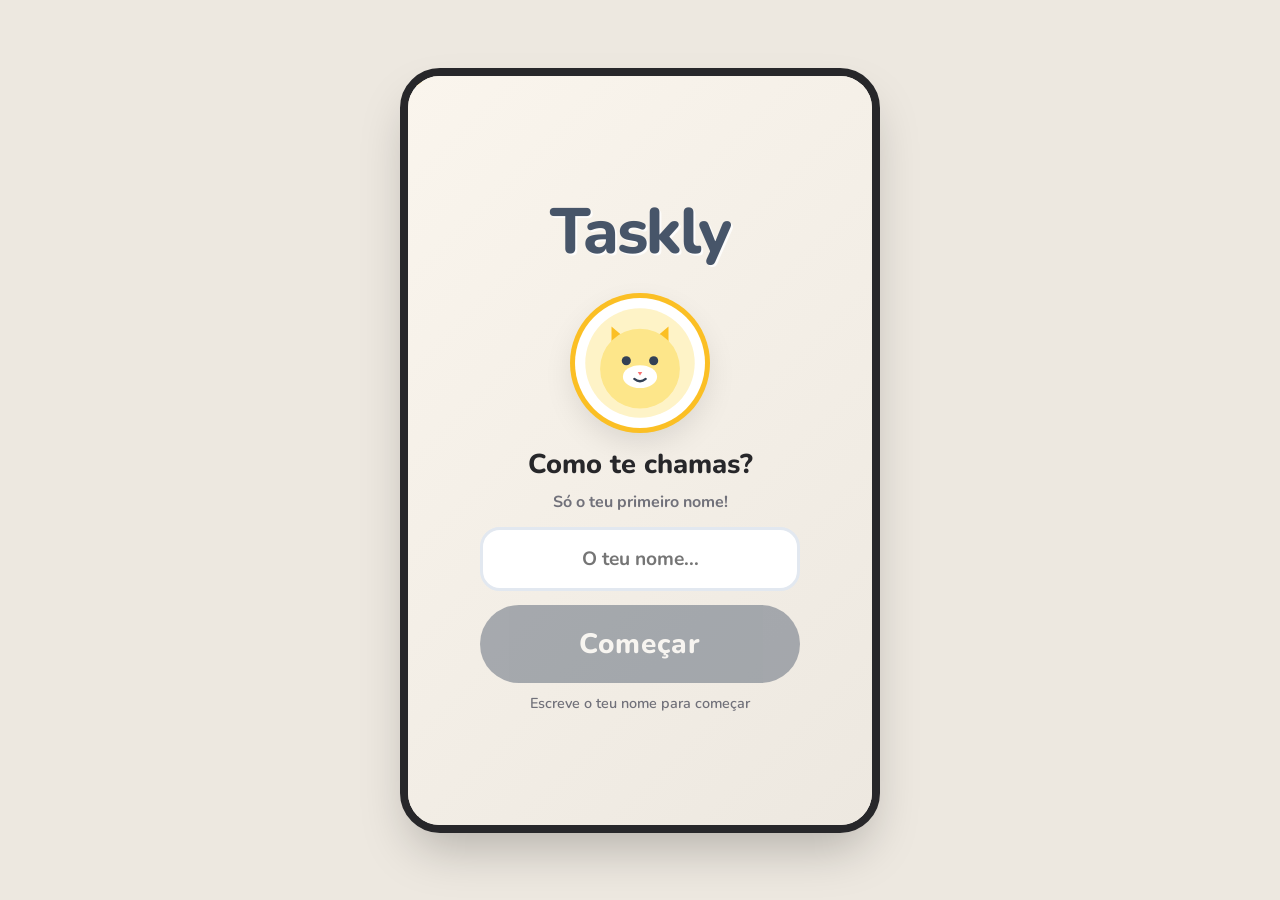
==== commit 9283050c: "Botão de ajuda Added help button and tutorial overlay with interactive steps." ====
--- a/index.html
+++ b/index.html
@@ -43,6 +43,14 @@
                 <svg width="28" height="28" viewBox="0 0 24 24" fill="none" stroke="currentColor" stroke-width="2.5" stroke-linecap="round" stroke-linejoin="round">
                     <circle cx="12" cy="12" r="3"></circle>
                     <path d="M19.4 15a1.65 1.65 0 0 0 .33 1.82l.06.06a2 2 0 0 1 0 2.83 2 2 0 0 1-2.83 0l-.06-.06a1.65 1.65 0 0 0-1.82-.33 1.65 1.65 0 0 0-1 1.51V21a2 2 0 0 1-2 2 2 2 0 0 1-2-2v-.09A1.65 1.65 0 0 0 9 19.4a1.65 1.65 0 0 0-1.82.33l-.06.06a2 2 0 0 1-2.83 0 2 2 0 0 1 0-2.83l.06-.06a1.65 1.65 0 0 0 .33-1.82 1.65 1.65 0 0 0-1.51-1H3a2 2 0 0 1-2-2 2 2 0 0 1 2-2h.09A1.65 1.65 0 0 0 4.6 9a1.65 1.65 0 0 0-.33-1.82l-.06-.06a2 2 0 0 1 0-2.83 2 2 0 0 1 2.83 0l.06.06a1.65 1.65 0 0 0 1.82.33H9a1.65 1.65 0 0 0 1-1.51V3a2 2 0 0 1 2-2 2 2 0 0 1 2 2v.09a1.65 1.65 0 0 0 1 1.51 1.65 1.65 0 0 0 1.82-.33l.06-.06a2 2 0 0 1 2.83 0 2 2 0 0 1 0 2.83l-.06.06a1.65 1.65 0 0 0-.33 1.82V9a1.65 1.65 0 0 0 1.51 1H21a2 2 0 0 1 2 2 2 2 0 0 1-2 2h-.09a1.65 1.65 0 0 0-1.51 1z"></path>
+                </svg>
+            </button>
+            <!-- Botão de ajuda / tutorial -->
+            <button id="btn-help-home" class="help-btn" aria-label="Ajuda e tutorial">
+                <svg width="22" height="22" viewBox="0 0 24 24" fill="none" stroke="currentColor" stroke-width="2.5" stroke-linecap="round" stroke-linejoin="round">
+                    <circle cx="12" cy="12" r="10"/>
+                    <path d="M9.09 9a3 3 0 0 1 5.83 1c0 2-3 3-3 3"/>
+                    <line x1="12" y1="17" x2="12.01" y2="17"/>
                 </svg>
             </button>
             <div class="home-content">
@@ -217,7 +225,7 @@
                     <div class="session-timer-pill timer-game" id="game-timer-pill">⏱ <span id="game-timer-text">15:00</span></div>
                 </div>
                 <div class="game-actions">
-                    <button id="btn-hint" class="hint-btn" aria-label="Dica: mostrar onde colocar">
+                    <button id="btn-hint" class="hint-btn" aria-label="Dica (tecla H)">
                         <svg width="22" height="22" viewBox="0 0 24 24" fill="none" stroke="currentColor" stroke-width="2.5" stroke-linecap="round" stroke-linejoin="round">
                             <line x1="9" y1="18" x2="15" y2="18"/>
                             <line x1="10" y1="22" x2="14" y2="22"/>
@@ -308,13 +316,39 @@
                     <div class="settings-card">
                         <div class="settings-row-info">
                             <span class="settings-row-title">Paleta de cores</span>
-                            <div class="color-swatches">
-                                <button class="swatch active" data-theme="default" style="background:#faf5ed;" aria-label="Padrão"></button>
-                                <button class="swatch" data-theme="blue"    style="background:#dbeafe;" aria-label="Azul"></button>
-                                <button class="swatch" data-theme="green"   style="background:#dcfce7;" aria-label="Verde"></button>
-                                <button class="swatch" data-theme="dark"    style="background:#1e293b;" aria-label="Escuro"></button>
-                                <button class="swatch" data-theme="minimal" style="background:#f1f5f9;" aria-label="Minimal"></button>
-                            </div>
+                        </div>
+                        <div class="rgb-pickers-grid">
+                            <div class="rgb-picker-item">
+                                <label class="rgb-picker-label">Exterior</label>
+                                <div class="rgb-wheel-btn-wrap">
+                                    <input type="color" id="color-outer-bg" class="rgb-wheel-input" value="#f4eee6" title="Cor de fundo exterior">
+                                    <div class="rgb-wheel-preview" id="preview-outer-bg" style="background:#f4eee6;"></div>
+                                </div>
+                            </div>
+                            <div class="rgb-picker-item">
+                                <label class="rgb-picker-label">Interior</label>
+                                <div class="rgb-wheel-btn-wrap">
+                                    <input type="color" id="color-bg" class="rgb-wheel-input" value="#faf5ed" title="Cor de fundo interior">
+                                    <div class="rgb-wheel-preview" id="preview-bg" style="background:#faf5ed;"></div>
+                                </div>
+                            </div>
+                            <div class="rgb-picker-item">
+                                <label class="rgb-picker-label">Botões</label>
+                                <div class="rgb-wheel-btn-wrap">
+                                    <input type="color" id="color-primary" class="rgb-wheel-input" value="#475569" title="Cor dos botões">
+                                    <div class="rgb-wheel-preview" id="preview-primary" style="background:#475569;"></div>
+                                </div>
+                            </div>
+                            <div class="rgb-picker-item">
+                                <label class="rgb-picker-label">Destaque</label>
+                                <div class="rgb-wheel-btn-wrap">
+                                    <input type="color" id="color-accent" class="rgb-wheel-input" value="#fbbf24" title="Cor de destaque">
+                                    <div class="rgb-wheel-preview" id="preview-accent" style="background:#fbbf24;"></div>
+                                </div>
+                            </div>
+                        </div>
+                        <div class="rgb-reset-row">
+                            <button id="btn-reset-colors" class="rgb-reset-btn">↺ Repor padrão</button>
                         </div>
                         <div class="settings-divider"></div>
                         <div class="settings-size-block">
@@ -352,7 +386,7 @@
                         <div class="settings-row-info">
                             <div>
                                 <span class="settings-row-title">Tempo de sessão</span>
-                                <p class="settings-row-sub">15 min + 5 min extra se necessário</p>
+                                <p class="settings-row-sub">15 min + 5 min extra se necessário · 30 min repouso</p>
                             </div>
                             <span class="settings-badge">15 min</span>
                         </div>
@@ -374,9 +408,44 @@
                         <div class="settings-row-info">
                             <div>
                                 <span class="settings-row-title">Dicas de teclado</span>
-                                <p class="settings-row-sub">← → cartões &nbsp;·&nbsp; ↑ ↓ slots &nbsp;·&nbsp; Enter colocar</p>
+                                <p class="settings-row-sub">Space jogar/verificar &nbsp;·&nbsp; ← → avatar/cartões &nbsp;·&nbsp; ↑ ↓ níveis/slots &nbsp;·&nbsp; Enter confirmar &nbsp;·&nbsp; ⌫ voltar &nbsp;·&nbsp; H dica &nbsp;·&nbsp; Esc definições</p>
                             </div>
                             <span class="settings-badge" style="font-size:1.1rem;">⌨️</span>
+                        </div>
+                    </div>
+
+                    <!-- MAPEAMENTO DE TECLAS -->
+                    <p class="settings-section-label">MAPEAMENTO DE TECLAS</p>
+                    <div class="settings-card" id="keymap-card">
+                        <div class="keymap-loading" style="padding:16px;text-align:center;color:var(--text-muted);font-weight:700;">A carregar...</div>
+                    </div>
+
+                    <!-- AJUDA -->
+                    <p class="settings-section-label">AJUDA</p>
+                    <div class="settings-card">
+                        <div class="settings-row-info">
+                            <div>
+                                <span class="settings-row-title">Tutorial interativo</span>
+                                <p class="settings-row-sub">Ver o guia passo a passo da aplicação</p>
+                            </div>
+                            <button id="btn-start-tutorial" class="settings-badge" style="cursor:pointer;background:var(--primary-color);color:white;border:none;font-size:0.85rem;font-weight:800;font-family:inherit;">Iniciar</button>
+                        </div>
+                    </div>
+
+                    <!-- CRÉDITOS -->
+                    <p class="settings-section-label">CRÉDITOS</p>
+                    <div class="settings-card">
+                        <div style="padding: 16px;">
+                            <p style="font-size: 0.8rem; color: var(--text-muted); font-weight: 700; line-height: 1.6; text-align:center;">
+                                Os símbolos pictográficos utilizados são propriedade do Governo de Aragão e foram criados por Sergio Palao para a
+                                <strong>ARASAAC</strong>
+                                (<a href="http://www.arasaac.org" target="_blank" rel="noopener" style="color: var(--primary-color); text-decoration: underline;">www.arasaac.org</a>),
+                                que os distribui sob licença
+                                <strong>Creative Commons BY-NC-SA 4.0</strong>.
+                            </p>
+                            <p style="font-size:0.72rem; color:var(--text-muted); text-align:center; margin-top:8px; font-weight:600;">
+                                © Governo de Aragão · Autor: Sergio Palao · Licença: CC BY-NC-SA 4.0
+                            </p>
                         </div>
                     </div>
 
@@ -393,15 +462,110 @@
             <span id="timer-warning-text">⏱ Faltam 5 minutos!</span>
         </div>
 
-        <!-- ══ Overlay: Tempo esgotado ══ -->
-        <div id="time-up-overlay" class="game-overlay hidden" style="z-index: 950;">
-            <div class="modal-content time-up-modal">
-                <div class="time-up-icon">⏰</div>
-                <h3>Sessão terminada!</h3>
-                <p>Os teus 15 minutos de hoje acabaram.<br>Fizeste um trabalho incrível! 🌟</p>
-                <div class="modal-buttons">
-                    <button id="btn-time-continue" class="secondary-btn">Continuar mais 5 min</button>
-                    <button id="btn-time-stop" class="primary-btn">Fechar</button>
+        <!-- ══ Toast de extensão de sessão ══ -->
+        <div id="extension-toast" class="extension-toast hidden" role="alert" aria-live="polite">
+            <div class="extension-toast-content">
+                <span class="extension-toast-icon">⏳</span>
+                <div class="extension-toast-text">
+                    <strong>Falta 1 minuto!</strong>
+                    <span>Queres mais tempo?</span>
+                </div>
+                <button id="btn-extension" class="extension-btn">+5 min</button>
+            </div>
+        </div>
+
+        <!-- ══ Overlay: Modo de Repouso (30 min) ══ -->
+        <div id="rest-mode-overlay" class="rest-mode-overlay hidden" role="dialog" aria-modal="true" aria-label="Modo de repouso ativo">
+            <div class="rest-mode-modal">
+                <div class="rest-mode-icon">😴</div>
+                <h3 class="rest-mode-title">Tempo de Repouso</h3>
+                <p class="rest-mode-subtitle">
+                    Fizeste um trabalho incrível hoje! 🌟<br>
+                    A aplicação está em pausa. Volta em:
+                </p>
+                <div class="rest-mode-countdown">
+                    <span id="rest-timer-text">30:00</span>
+                </div>
+                <p class="rest-mode-tip">💡 Aproveita para beber água, esticar-te ou descansar os olhos.</p>
+            </div>
+        </div>
+
+        <!-- ══ Overlay: Tutorial ══ -->
+        <div id="tutorial-overlay" class="tutorial-overlay hidden" role="dialog" aria-modal="true" aria-label="Tutorial do Taskly">
+            <div class="tutorial-modal">
+                <div class="tutorial-progress" id="tutorial-progress"></div>
+
+                <!-- Step 0: Boas-vindas -->
+                <div class="tutorial-step active" data-step="0">
+                    <div class="tutorial-step-icon">🎉</div>
+                    <h3 class="tutorial-step-title">Bem-vindo ao Taskly!</h3>
+                    <p class="tutorial-step-text">Vou mostrar-te como usar a aplicação em 4 passos simples. Podes saltar se quiseres!</p>
+                    <div class="tutorial-visual tutorial-visual--welcome">
+                        <span class="tutorial-chip">📱 Taskly</span>
+                        <span class="tutorial-arrow">→</span>
+                        <span class="tutorial-chip">🐱 Companheiro</span>
+                        <span class="tutorial-arrow">→</span>
+                        <span class="tutorial-chip">🏆 Nível</span>
+                    </div>
+                </div>
+
+                <!-- Step 1: Escolher companheiro -->
+                <div class="tutorial-step" data-step="1">
+                    <div class="tutorial-step-icon">🐾</div>
+                    <h3 class="tutorial-step-title">1. Escolhe o teu Companheiro</h3>
+                    <p class="tutorial-step-text">No ecrã inicial, desliza o carrossel para escolher o teu avatar favorito. Podes usar as setas <strong>← →</strong> no teclado ou tocar nos botões.</p>
+                    <div class="tutorial-visual tutorial-visual--carousel">
+                        <span class="tutorial-avatar-dot"></span>
+                        <span class="tutorial-avatar-dot tutorial-avatar-dot--active">🐱</span>
+                        <span class="tutorial-avatar-dot"></span>
+                    </div>
+                </div>
+
+                <!-- Step 2: Escolher Nível -->
+                <div class="tutorial-step" data-step="2">
+                    <div class="tutorial-step-icon">🏅</div>
+                    <h3 class="tutorial-step-title">2. Escolhe um Nível</h3>
+                    <p class="tutorial-step-text">Carrega em <strong>Jogar ▶</strong> e escolhe o nível que queres praticar. Os níveis desbloqueiam-se à medida que ganhas ⭐ estrelas!</p>
+                    <div class="tutorial-visual tutorial-visual--levels">
+                        <div class="tutorial-level-chip tutorial-level-chip--active">Nível 1 ✔</div>
+                        <div class="tutorial-level-chip tutorial-level-chip--locked">Nível 2 🔒</div>
+                    </div>
+                </div>
+
+                <!-- Step 3: Jogar -->
+                <div class="tutorial-step" data-step="3">
+                    <div class="tutorial-step-icon">🧩</div>
+                    <h3 class="tutorial-step-title">3. Organiza as Peças</h3>
+                    <p class="tutorial-step-text">Arrasta cada peça para o espaço certo, pela ordem correta. Podes usar o <strong>teclado</strong> ou o toque. Prima <strong>H</strong> se precisares de uma dica!</p>
+                    <div class="tutorial-visual tutorial-visual--game">
+                        <div class="tutorial-slot tutorial-slot--filled">🤲<span>1</span></div>
+                        <div class="tutorial-slot">__<span>2</span></div>
+                        <div class="tutorial-slot">__<span>3</span></div>
+                    </div>
+                </div>
+
+                <!-- Step 4: Teclado -->
+                <div class="tutorial-step" data-step="4">
+                    <div class="tutorial-step-icon">⌨️</div>
+                    <h3 class="tutorial-step-title">4. Atalhos de Teclado</h3>
+                    <p class="tutorial-step-text">Podes controlar <strong>tudo</strong> com o teclado! Os atalhos do jogo podem ser personalizados nas Definições.</p>
+                    <div class="tutorial-keyboard-grid">
+                        <div class="tutorial-key-row"><kbd>Space</kbd><span>Jogar / Verificar resposta</span></div>
+                        <div class="tutorial-key-row"><kbd>← →</kbd><span>Avatar / Navegar cartões</span></div>
+                        <div class="tutorial-key-row"><kbd>↑ ↓</kbd><span>Níveis / Rotinas / Slots</span></div>
+                        <div class="tutorial-key-row"><kbd>Enter</kbd><span>Confirmar / Colocar peça</span></div>
+                        <div class="tutorial-key-row"><kbd>⌫</kbd><span>Voltar ao ecrã anterior</span></div>
+                        <div class="tutorial-key-row"><kbd>H</kbd><span>Mostrar dica (no jogo)</span></div>
+                        <div class="tutorial-key-row"><kbd>Esc</kbd><span>Abrir / Fechar Definições</span></div>
+                    </div>
+                </div>
+
+                <div class="tutorial-nav">
+                    <button id="btn-tutorial-skip" class="tutorial-skip-btn">Saltar</button>
+                    <div class="tutorial-nav-right">
+                        <button id="btn-tutorial-prev" class="tutorial-prev-btn" disabled>‹ Anterior</button>
+                        <button id="btn-tutorial-next" class="tutorial-next-btn">Próximo ›</button>
+                    </div>
                 </div>
             </div>
         </div>
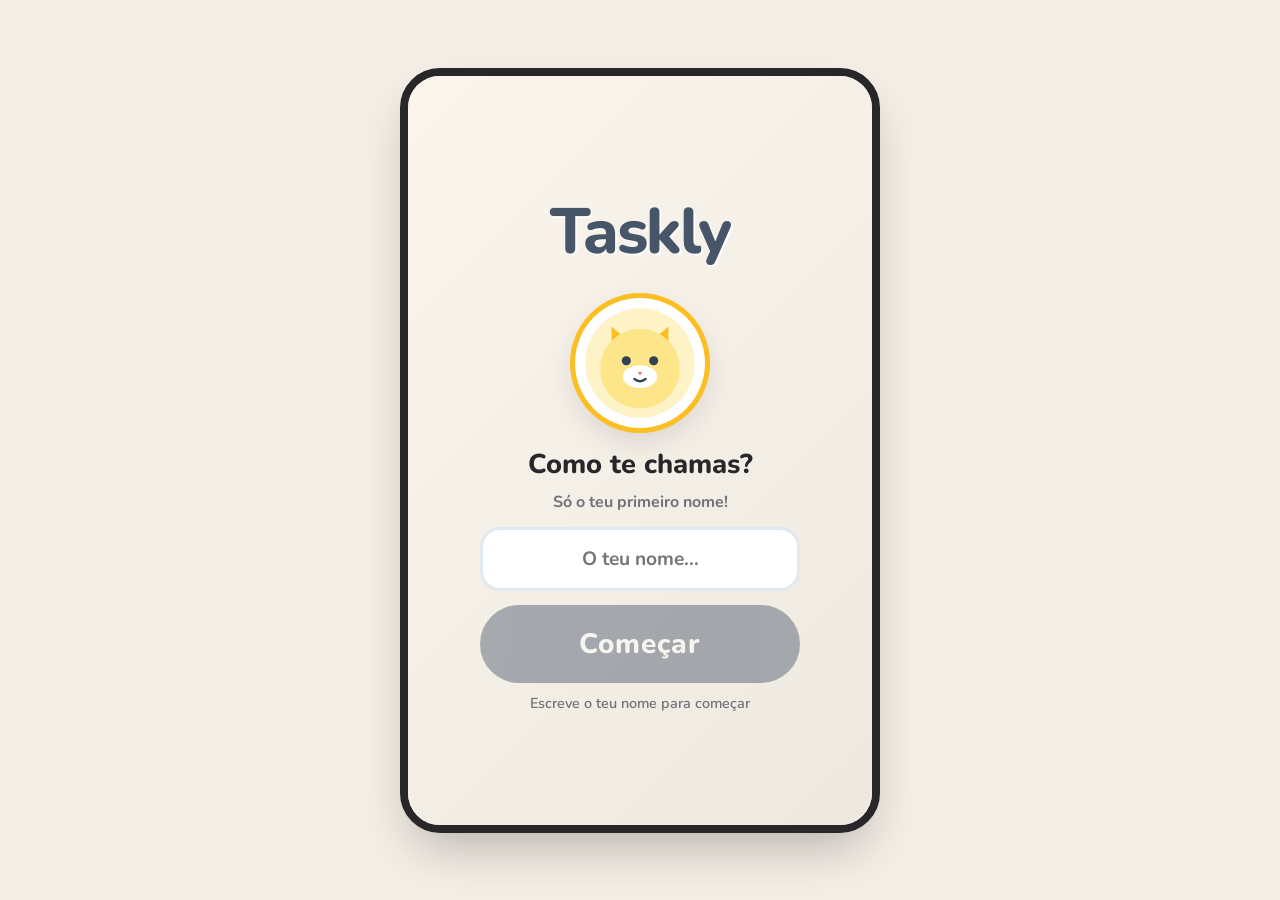
==== commit ed6f2dfd: "Update keyboard shortcuts in tutorial section" ====
--- a/index.html
+++ b/index.html
@@ -550,13 +550,13 @@
                     <h3 class="tutorial-step-title">4. Atalhos de Teclado</h3>
                     <p class="tutorial-step-text">Podes controlar <strong>tudo</strong> com o teclado! Os atalhos do jogo podem ser personalizados nas Definições.</p>
                     <div class="tutorial-keyboard-grid">
-                        <div class="tutorial-key-row"><kbd>Space</kbd><span>Jogar / Verificar resposta</span></div>
-                        <div class="tutorial-key-row"><kbd>← →</kbd><span>Avatar / Navegar cartões</span></div>
-                        <div class="tutorial-key-row"><kbd>↑ ↓</kbd><span>Níveis / Rotinas / Slots</span></div>
-                        <div class="tutorial-key-row"><kbd>Enter</kbd><span>Confirmar / Colocar peça</span></div>
-                        <div class="tutorial-key-row"><kbd>⌫</kbd><span>Voltar ao ecrã anterior</span></div>
-                        <div class="tutorial-key-row"><kbd>H</kbd><span>Mostrar dica (no jogo)</span></div>
-                        <div class="tutorial-key-row"><kbd>Esc</kbd><span>Abrir / Fechar Definições</span></div>
+                        <div class="tutorial-key-row"><kbd id="tut-confirm">Space</kbd><span>Jogar / Verificar</span></div>
+                        <div class="tutorial-key-row"><kbd id="tut-nav_left_right">← →</kbd><span>Avatar / Cartões</span></div>
+                        <div class="tutorial-key-row"><kbd id="tut-nav_up_down">↑ ↓</kbd><span>Níveis / Slots</span></div>
+                        <div class="tutorial-key-row"><kbd id="tut-confirm-2">Enter</kbd><span>Confirmar / Colocar</span></div>
+                        <div class="tutorial-key-row"><kbd id="tut-close">⌫</kbd><span>Voltar</span></div>
+                        <div class="tutorial-key-row"><kbd id="tut-hint">H</kbd><span>Dica</span></div>
+                        <div class="tutorial-key-row"><kbd id="tut-esc">Esc</kbd><span>Definições</span></div>
                     </div>
                 </div>
 
--- a/style.css
+++ b/style.css
@@ -2,10 +2,12 @@
 :root {
     --bg-color:         #faf5ed;
     --bg-secondary:     #f4eee6;
+    --outer-bg:         #f4eee6;
     --primary-color:    #475569;
     --primary-hover:    #334155;
     --primary-shadow:   #334155;
     --accent:           #fbbf24;
+    --accent-rgb:       251, 191, 36;
     --text-main:        #27272a;
     --text-muted:       #71717a;
     --card-bg:          #ffffff;
@@ -34,7 +36,7 @@
 
 body {
     font-family: 'Nunito', sans-serif;
-    background-color: var(--bg-secondary);
+    background-color: var(--outer-bg);
     display: flex;
     justify-content: center;
     align-items: center;
@@ -49,7 +51,15 @@
     position: relative;
     overflow: hidden;
     box-shadow: 0 25px 50px -12px rgba(0, 0, 0, 0.25);
-}
+    transition: filter 0.6s ease;
+}
+
+/* ─── REST MODE ─── */
+body.rest-mode #app-container {
+    filter: grayscale(100%) brightness(60%);
+    pointer-events: none;
+}
+body.rest-mode .rest-mode-overlay { display: flex !important; }
 
 @media (min-width: 481px) {
     #app-container {
@@ -166,6 +176,18 @@
 }
 
 .settings-btn:active { transform: scale(0.85) rotate(45deg); color: var(--primary-color); }
+
+/* ── Help / Tutorial Button ── */
+.help-btn {
+    position: absolute;
+    top: 32px; left: 24px;
+    background: transparent; border: none;
+    color: var(--text-muted); cursor: pointer;
+    transition: var(--transition);
+    display: flex; justify-content: center; align-items: center;
+    padding: 8px; border-radius: 50%; z-index: 10;
+}
+.help-btn:active { transform: scale(0.85); color: var(--primary-color); }
 
 .home-content {
     display: flex;
@@ -715,17 +737,17 @@
 
 /* ─── KEYBOARD FOCUS ─── */
 .element-focused {
-    outline: 4px solid #2563eb !important;
+    outline: 4px solid var(--accent) !important;
     outline-offset: 3px !important;
-    box-shadow: 0 0 0 7px rgba(37, 99, 235, 0.22) !important;
+    box-shadow: 0 0 0 7px rgba(var(--accent-rgb), 0.22) !important;
     position: relative; z-index: 50;
 }
 .drag-slot.element-focused {
-    border-color: #2563eb !important;
-    background: #eff6ff !important;
+    border-color: var(--accent) !important;
+    background: rgba(var(--accent-rgb), 0.12) !important;
 }
 .drag-card.element-focused {
-    box-shadow: 0 4px 0px #cbd5e1, 0 8px 12px rgba(0,0,0,0.05), 0 0 0 7px rgba(37, 99, 235, 0.22) !important;
+    box-shadow: 0 4px 0px #cbd5e1, 0 8px 12px rgba(0,0,0,0.05), 0 0 0 7px rgba(var(--accent-rgb), 0.22) !important;
 }
 
 /* ─── MODAL / OVERLAY ─── */
@@ -981,19 +1003,27 @@
 }
 
 /* ─── LOW STIM MODE ─── */
+body.low-stim { --accent: #c4b5a5; }
 body.low-stim #screen-welcome { background: var(--bg-color) !important; }
 body.low-stim #screen-home    { background: var(--bg-color) !important; }
-body.low-stim .app-title      { letter-spacing: -1px; }
-body.low-stim .floating-star  { display: none !important; }
-body.low-stim .stars-container{ display: none !important; }
-body.low-stim .session-timer-pill { animation: none !important; }
-
-@media (prefers-reduced-motion: no-preference) {
-    body.low-stim *:not(.hint-target):not(.element-focused) {
-        animation-duration: 0.01s !important;
-        transition-duration: 0.1s  !important;
-    }
-}
+body.low-stim .app-title      { letter-spacing: -1px; text-shadow: none !important; }
+body.low-stim .primary-btn    { box-shadow: none !important; background: var(--primary-color) !important; }
+body.low-stim .confirm-btn    { box-shadow: none !important; }
+body.low-stim .drag-card      { box-shadow: 0 2px 4px rgba(0,0,0,0.06) !important; }
+body.low-stim .drag-card.slotted { box-shadow: none !important; }
+body.low-stim *:not(.hint-target):not(.element-focused):not(.fly-ghost) {
+    animation-duration: 0.001ms !important;
+    animation-iteration-count: 1 !important;
+    transition-duration: 0.05s !important;
+}
+body.low-stim .floating-star            { display: none !important; }
+body.low-stim .stars-container          { display: none !important; }
+body.low-stim .stars-toast              { display: none !important; }
+body.low-stim .session-timer-pill       { animation: none !important; }
+body.low-stim .companion-mini-avatar    { box-shadow: 0 0 0 2px var(--border-light) !important; }
+body.low-stim .companion-speech-bubble { animation: none !important; }
+body.low-stim .carousel-viewport        { box-shadow: 0 0 0 2px var(--border-light) !important; }
+body.low-stim .unlock-progress-fill     { background: var(--text-muted) !important; transition: width 0.05s !important; }
 
 /* ─── SIZE MODIFIERS ─── */
 body.size-normal { --slot-size: 86px; --card-size: 86px; }
@@ -1019,3 +1049,260 @@
     .confirm-container { padding: 2px 12px 4px; }
     .confirm-btn    { padding: 11px 28px; font-size: 1.1rem; }
 }
+
+/* ══════════════════════════════════════════
+   EXTENSION TOAST (+5 min)
+══════════════════════════════════════════ */
+.extension-toast {
+    position: fixed; bottom: 32px; left: 50%;
+    transform: translateX(-50%);
+    background: #fff; border: 3px solid var(--accent);
+    border-radius: var(--border-radius-lg);
+    padding: 16px 20px; z-index: 2000;
+    box-shadow: 0 20px 40px rgba(0,0,0,0.18), 0 0 0 4px rgba(251,191,36,0.2);
+    animation: slideUpPop 0.45s cubic-bezier(0.175, 0.885, 0.32, 1.275);
+    min-width: 280px; max-width: 360px;
+}
+.extension-toast.hidden { display: none; }
+
+@keyframes slideUpPop {
+    0%   { transform: translateX(-50%) translateY(80px) scale(0.9); opacity: 0; }
+    100% { transform: translateX(-50%) translateY(0) scale(1); opacity: 1; }
+}
+
+.extension-toast-content { display: flex; align-items: center; gap: 14px; }
+.extension-toast-icon { font-size: 2rem; flex-shrink: 0; animation: iconPulse 1s ease-in-out infinite; }
+@keyframes iconPulse { 0%,100% { transform: scale(1); } 50% { transform: scale(1.15); } }
+.extension-toast-text { display: flex; flex-direction: column; flex: 1; }
+.extension-toast-text strong { font-size: 1rem; font-weight: 800; color: var(--text-main); }
+.extension-toast-text span   { font-size: 0.85rem; font-weight: 700; color: var(--text-muted); }
+.extension-btn {
+    background: var(--accent); border: none;
+    padding: 12px 16px; border-radius: var(--border-radius-md);
+    font-family: inherit; font-size: 0.9rem; font-weight: 800;
+    color: #7c2d12; cursor: pointer;
+    box-shadow: 0 4px 0px #d97706;
+    transition: transform 0.1s, box-shadow 0.1s;
+    white-space: nowrap; flex-shrink: 0;
+}
+.extension-btn:active { transform: translateY(4px); box-shadow: 0 0px 0px #d97706; }
+
+/* ══════════════════════════════════════════
+   REST MODE OVERLAY (30 min)
+══════════════════════════════════════════ */
+.rest-mode-overlay {
+    position: fixed; inset: 0;
+    background: rgba(15, 23, 42, 0.88);
+    backdrop-filter: blur(10px);
+    display: none;
+    justify-content: center; align-items: center;
+    z-index: 99999; padding: 24px;
+}
+
+.rest-mode-modal {
+    background: #fff; border-radius: 40px;
+    padding: 40px 32px; text-align: center;
+    max-width: 340px; width: 100%;
+    box-shadow: 0 40px 80px rgba(0,0,0,0.4);
+    animation: restModalEntry 0.6s cubic-bezier(0.175, 0.885, 0.32, 1.275);
+}
+@keyframes restModalEntry { 0% { transform: scale(0.75); opacity: 0; } 100% { transform: scale(1); opacity: 1; } }
+
+.rest-mode-icon { font-size: 4rem; margin-bottom: 12px; animation: floatIcon 3s ease-in-out infinite; }
+@keyframes floatIcon { 0%,100% { transform: translateY(0); } 50% { transform: translateY(-8px); } }
+
+.rest-mode-title    { font-size: 1.8rem; font-weight: 800; color: #0f172a; margin-bottom: 10px; }
+.rest-mode-subtitle { font-size: 1rem; font-weight: 700; color: #475569; line-height: 1.5; margin-bottom: 24px; }
+
+.rest-mode-countdown {
+    background: linear-gradient(135deg, #0f172a, #1e293b);
+    border-radius: 24px; padding: 20px 32px;
+    margin-bottom: 20px; border: 2px solid #334155;
+}
+.rest-mode-countdown span {
+    font-size: 3.5rem; font-weight: 900; color: #38bdf8;
+    font-variant-numeric: tabular-nums; letter-spacing: 2px;
+    text-shadow: 0 0 20px rgba(56, 189, 248, 0.4);
+}
+.rest-mode-tip { font-size: 0.9rem; font-weight: 700; color: #94a3b8; line-height: 1.5; }
+
+/* ══════════════════════════════════════════
+   TUTORIAL OVERLAY
+══════════════════════════════════════════ */
+.tutorial-overlay {
+    position: absolute; inset: 0;
+    background: rgba(15, 23, 42, 0.75);
+    backdrop-filter: blur(6px);
+    display: flex; justify-content: center; align-items: center;
+    z-index: 9000; padding: 20px;
+    transition: opacity 0.3s;
+}
+.tutorial-overlay.hidden { display: none; }
+
+.tutorial-modal {
+    background: var(--card-bg); border-radius: 36px;
+    padding: 28px 24px 20px;
+    max-width: 360px; width: 100%;
+    box-shadow: 0 30px 60px rgba(0,0,0,0.3);
+    animation: tutorialEntry 0.4s cubic-bezier(0.175, 0.885, 0.32, 1.275);
+}
+@keyframes tutorialEntry { 0% { transform: scale(0.8) translateY(20px); opacity: 0; } 100% { transform: scale(1) translateY(0); opacity: 1; } }
+
+.tutorial-progress { display: flex; gap: 8px; justify-content: center; margin-bottom: 20px; }
+.tutorial-dot { width: 8px; height: 8px; border-radius: 50%; background: var(--border-light); transition: var(--transition); }
+.tutorial-dot.active { background: var(--primary-color); transform: scale(1.3); }
+.tutorial-dot.done   { background: #5aaa65; }
+
+.tutorial-step { display: none; text-align: center; }
+.tutorial-step.active { display: block; }
+
+.tutorial-step-icon { font-size: 3rem; margin-bottom: 10px; animation: iconBounceIn 0.5s cubic-bezier(0.175, 0.885, 0.32, 1.275); }
+@keyframes iconBounceIn { 0% { transform: scale(0); opacity: 0; } 60% { transform: scale(1.2); } 100% { transform: scale(1); opacity: 1; } }
+
+.tutorial-step-title { font-size: 1.3rem; font-weight: 800; color: var(--primary-color); margin-bottom: 10px; }
+.tutorial-step-text  { font-size: 0.95rem; font-weight: 700; color: var(--text-muted); line-height: 1.5; margin-bottom: 18px; }
+
+.tutorial-visual { display: flex; align-items: center; justify-content: center; gap: 8px; margin-bottom: 6px; flex-wrap: wrap; }
+.tutorial-chip {
+    background: var(--bg-secondary); border: 2px solid var(--border-light);
+    border-radius: 100px; padding: 6px 12px;
+    font-size: 0.85rem; font-weight: 800; color: var(--text-main);
+}
+.tutorial-arrow { font-size: 1.2rem; color: var(--text-muted); }
+.tutorial-visual--carousel { gap: 12px; margin: 16px 0 10px; }
+.tutorial-avatar-dot {
+    width: 40px; height: 40px; border-radius: 50%;
+    background: var(--bg-secondary); border: 3px solid var(--border-light);
+    display: flex; align-items: center; justify-content: center; font-size: 1.4rem;
+}
+.tutorial-avatar-dot--active {
+    border-color: var(--primary-color); background: var(--card-bg);
+    box-shadow: 0 0 0 4px rgba(71, 85, 105, 0.15); transform: scale(1.15);
+}
+.tutorial-visual--levels { flex-direction: column; gap: 10px; margin: 14px 0 10px; }
+.tutorial-level-chip { padding: 12px 16px; border-radius: 16px; font-size: 0.9rem; font-weight: 800; border: 2px solid var(--border-light); }
+.tutorial-level-chip--active { background: #f0fdf4; border-color: #86efac; color: #16a34a; }
+.tutorial-level-chip--locked { background: var(--locked-bg); color: #a1a1aa; }
+.tutorial-visual--game { display: flex; gap: 8px; justify-content: center; margin: 14px 0 10px; }
+.tutorial-slot {
+    width: 64px; height: 64px; border: 3px dashed var(--border-light);
+    border-radius: 16px; background: var(--bg-secondary);
+    display: flex; flex-direction: column; align-items: center; justify-content: center;
+    font-size: 1.3rem; position: relative; gap: 2px;
+}
+.tutorial-slot span { font-size: 0.6rem; font-weight: 800; color: var(--text-muted); position: absolute; top: 4px; left: 6px; }
+.tutorial-slot--filled { background: var(--primary-color); border-color: var(--primary-color); color: white; animation: popIn 0.3s cubic-bezier(0.175, 0.885, 0.32, 1.275); }
+.tutorial-slot--filled span { color: rgba(255,255,255,0.7); }
+
+.tutorial-keyboard-grid { display: flex; flex-direction: column; gap: 10px; text-align: left; margin: 8px 0; }
+.tutorial-key-row { display: flex; align-items: center; gap: 14px; }
+.tutorial-key-row kbd {
+    background: var(--bg-secondary); border: 2px solid var(--border-light); border-bottom-width: 4px;
+    border-radius: 8px; padding: 5px 10px; font-family: inherit;
+    font-size: 0.85rem; font-weight: 800; color: var(--primary-color);
+    white-space: nowrap; min-width: 70px; text-align: center;
+    box-shadow: 0 2px 0 var(--border-light);
+}
+.tutorial-key-row span { font-size: 0.9rem; font-weight: 700; color: var(--text-muted); }
+
+.tutorial-nav {
+    display: flex; align-items: center; justify-content: space-between;
+    margin-top: 20px; padding-top: 16px; border-top: 2px solid var(--bg-secondary);
+}
+.tutorial-nav-right { display: flex; gap: 8px; }
+.tutorial-skip-btn {
+    background: transparent; border: none; font-family: inherit;
+    font-size: 0.85rem; font-weight: 700; color: var(--text-muted);
+    cursor: pointer; padding: 8px 12px; border-radius: 12px; transition: background 0.2s;
+}
+.tutorial-skip-btn:hover { background: var(--bg-secondary); }
+.tutorial-prev-btn, .tutorial-next-btn {
+    background: var(--bg-secondary); border: 2px solid var(--border-light);
+    border-radius: var(--border-radius-md); padding: 10px 16px;
+    font-family: inherit; font-size: 0.9rem; font-weight: 800;
+    color: var(--text-main); cursor: pointer; transition: var(--transition);
+}
+.tutorial-prev-btn:disabled { opacity: 0.4; cursor: not-allowed; }
+.tutorial-prev-btn:not(:disabled):active, .tutorial-next-btn:active { transform: scale(0.95); }
+.tutorial-next-btn { background: var(--primary-color); color: white; border-color: var(--primary-color); box-shadow: 0 4px 0px var(--primary-shadow); }
+.tutorial-next-btn.tutorial-finish-btn { background: #5aaa65; border-color: #5aaa65; box-shadow: 0 4px 0px #3d8a47; }
+
+/* ══════════════════════════════════════════
+   KEY MAPPING
+══════════════════════════════════════════ */
+.keymap-row { display: flex; align-items: center; justify-content: space-between; padding: 11px 15px; gap: 10px; }
+.keymap-action-label { font-size: 0.88rem; font-weight: 800; color: var(--text-main); flex: 1; }
+.keymap-key-display {
+    background: var(--card-bg); border: 2px solid var(--border-light); border-bottom-width: 4px;
+    border-radius: 10px; padding: 5px 12px;
+    font-size: 0.85rem; font-weight: 800; color: var(--primary-color);
+    min-width: 64px; text-align: center; box-shadow: 0 2px 0 var(--border-light);
+    transition: var(--transition);
+}
+.keymap-key-display.capturing {
+    border-color: #f59e0b; background: #fffbeb; color: #b45309;
+    animation: capturePulse 0.8s ease-in-out infinite;
+}
+@keyframes capturePulse { 0%,100% { box-shadow: 0 0 0 0 rgba(245,158,11,0); } 50% { box-shadow: 0 0 0 6px rgba(245,158,11,0.25); } }
+.keymap-reset-btn {
+    background: transparent; border: 2px solid var(--border-light);
+    border-radius: 10px; padding: 5px 10px;
+    font-family: inherit; font-size: 0.78rem; font-weight: 800;
+    color: var(--text-muted); cursor: pointer; transition: var(--transition);
+}
+.keymap-reset-btn:hover { background: var(--card-bg); color: var(--primary-color); }
+.keymap-reset-btn.listening { border-color: #f59e0b; color: #b45309; background: #fffbeb; }
+
+/* ══════════════════════════════════════════
+   RGB COLOR WHEEL PICKERS
+══════════════════════════════════════════ */
+.rgb-pickers-grid {
+    display: flex; gap: 8px; padding: 14px 12px 8px;
+    justify-content: space-around;
+}
+.rgb-picker-item { display: flex; flex-direction: column; align-items: center; gap: 7px; }
+.rgb-picker-label { font-size: 0.68rem; font-weight: 800; color: var(--text-muted); text-transform: uppercase; letter-spacing: 0.04em; }
+.rgb-wheel-btn-wrap {
+    position: relative; width: 52px; height: 52px;
+    cursor: pointer; border-radius: 50%;
+    background: conic-gradient(
+        hsl(0,100%,60%), hsl(40,100%,60%), hsl(80,100%,55%),
+        hsl(120,100%,45%), hsl(160,100%,50%), hsl(200,100%,55%),
+        hsl(240,100%,60%), hsl(280,100%,60%), hsl(320,100%,60%), hsl(360,100%,60%)
+    );
+    padding: 3px;
+    box-shadow: 0 4px 12px rgba(0,0,0,0.22), 0 1px 3px rgba(0,0,0,0.1);
+    transition: transform 0.15s ease, box-shadow 0.15s ease;
+}
+.rgb-wheel-btn-wrap:hover { transform: scale(1.1); box-shadow: 0 6px 18px rgba(0,0,0,0.28); }
+.rgb-wheel-btn-wrap:active { transform: scale(0.96); }
+.rgb-wheel-input {
+    position: absolute; inset: 0; width: 100%; height: 100%;
+    opacity: 0; cursor: pointer; border: none; padding: 0; z-index: 2;
+}
+.rgb-wheel-preview {
+    width: 46px; height: 46px; border-radius: 50%;
+    border: 3px solid rgba(255,255,255,0.85);
+    box-shadow: inset 0 -5px 10px rgba(0,0,0,0.22), inset 0 3px 6px rgba(255,255,255,0.18);
+    position: relative; overflow: hidden; transition: box-shadow 0.15s ease;
+}
+.rgb-wheel-preview::after {
+    content: '';
+    position: absolute;
+    top: 8%; left: 12%;
+    width: 42%; height: 34%;
+    background: radial-gradient(ellipse at center, rgba(255,255,255,0.72) 0%, rgba(255,255,255,0.18) 55%, transparent 100%);
+    border-radius: 50%;
+    pointer-events: none;
+}
+.rgb-wheel-btn-wrap:hover .rgb-wheel-preview {
+    box-shadow: inset 0 -6px 12px rgba(0,0,0,0.28), inset 0 4px 8px rgba(255,255,255,0.2);
+}
+.rgb-reset-row { display: flex; justify-content: center; padding: 8px 15px 14px; }
+.rgb-reset-btn {
+    background: none; border: 1.5px solid var(--border-light);
+    border-radius: 20px; padding: 6px 18px;
+    font-family: 'Nunito', sans-serif; font-size: 0.85rem; font-weight: 700;
+    color: var(--text-muted); cursor: pointer; transition: all 0.15s ease;
+}
+.rgb-reset-btn:hover { background: var(--bg-secondary); color: var(--text-main); border-color: var(--primary-color); }
